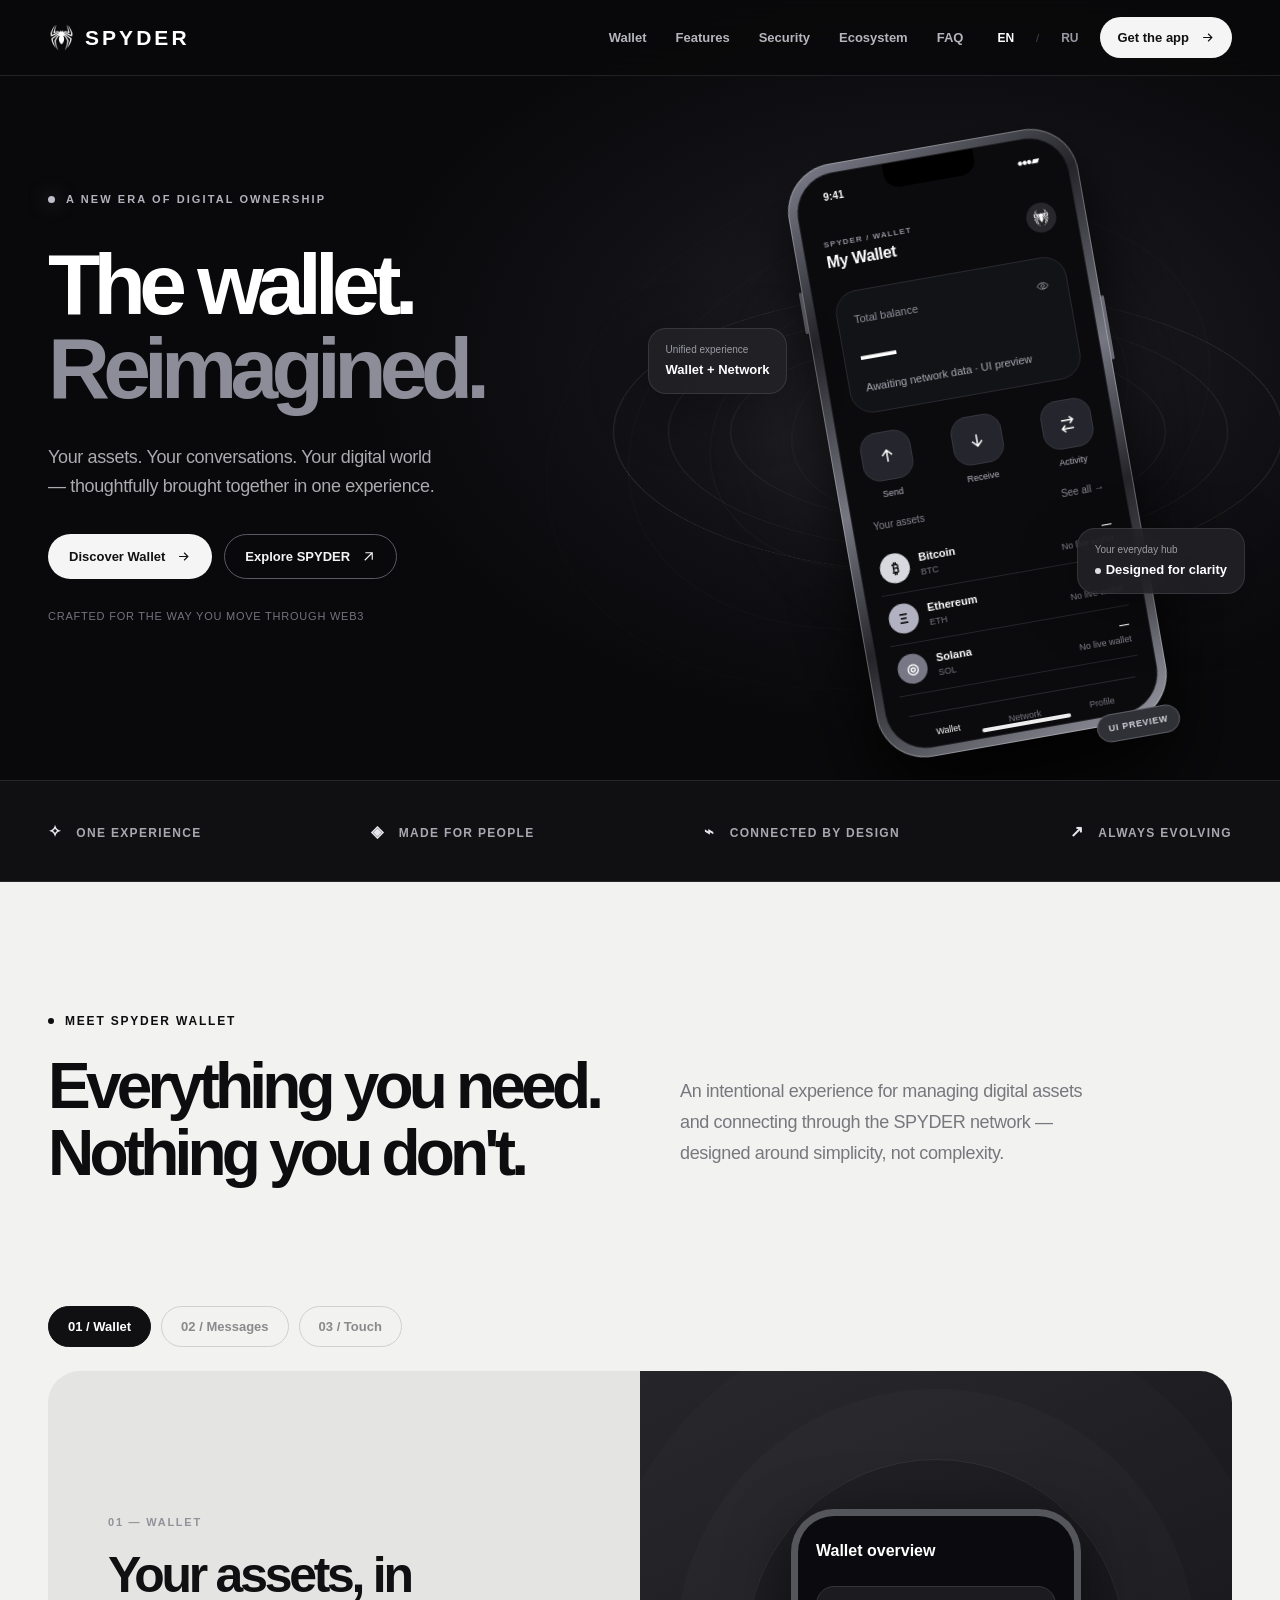
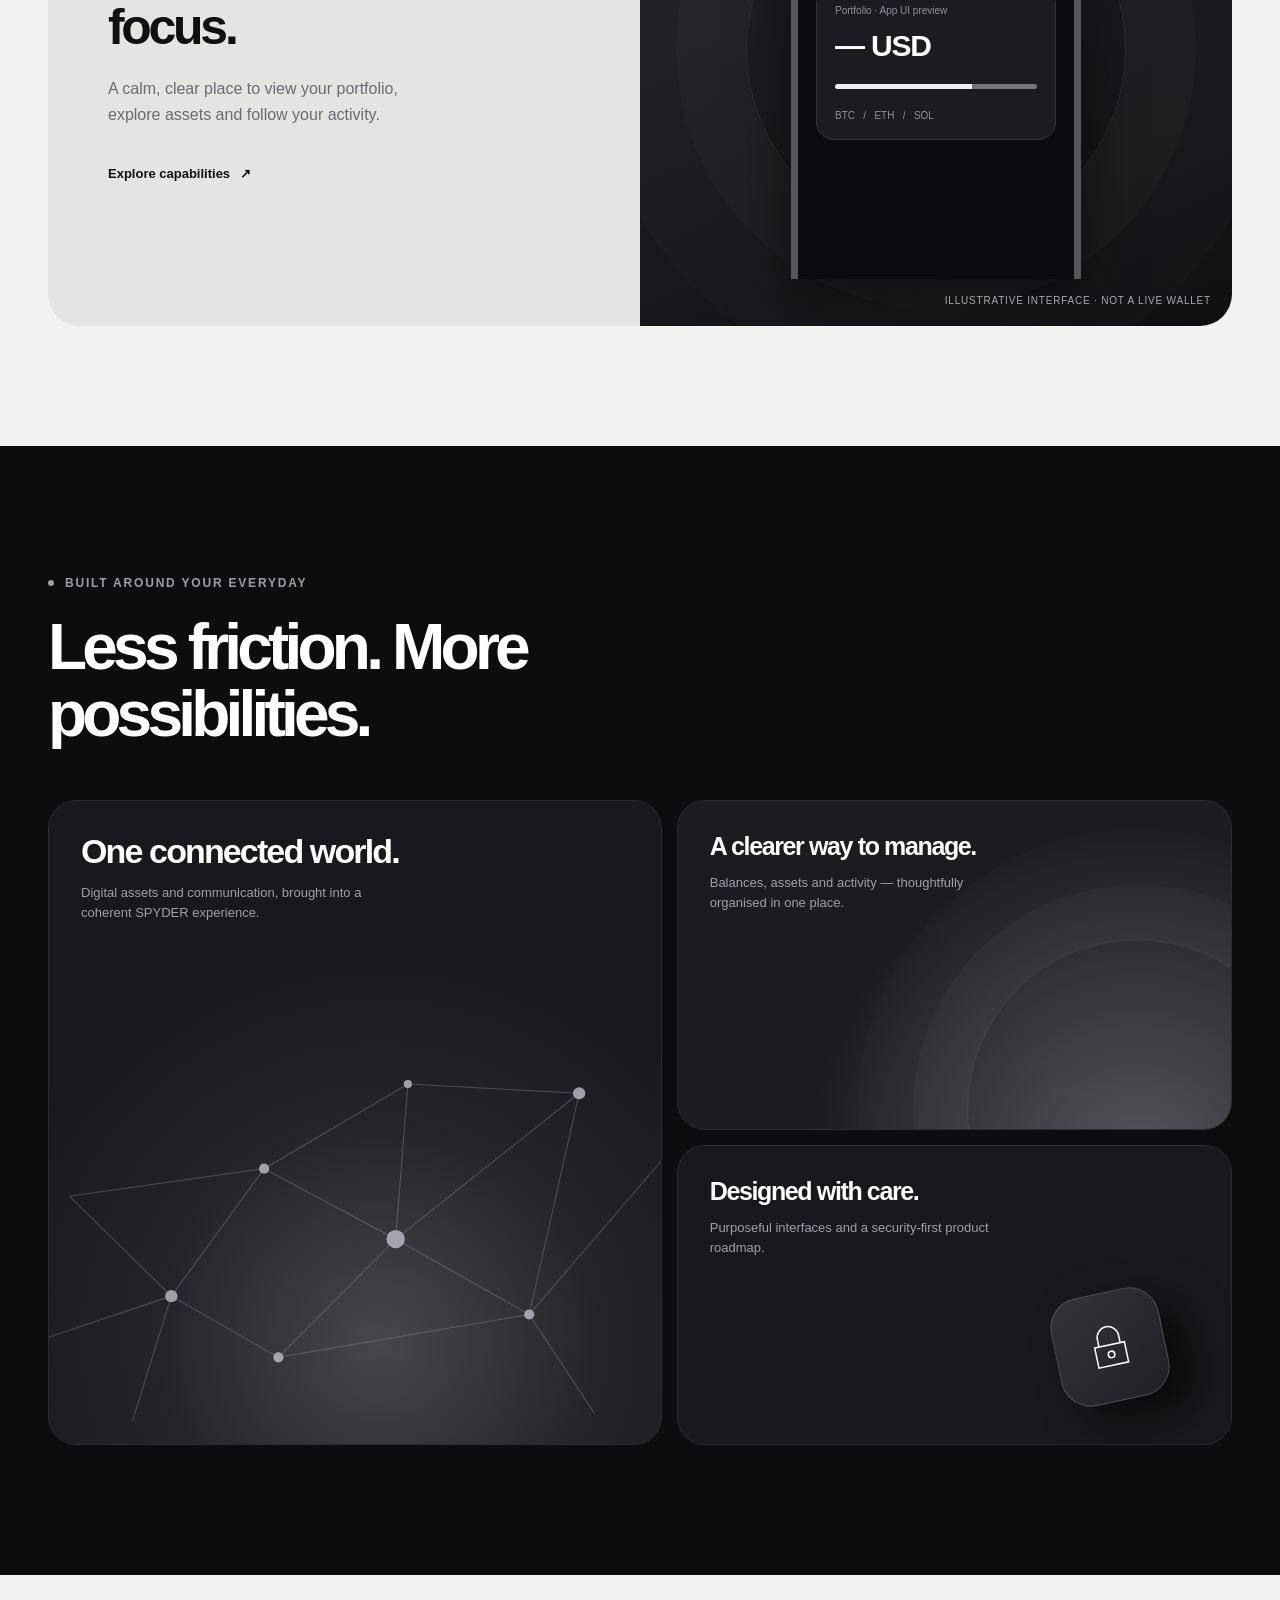
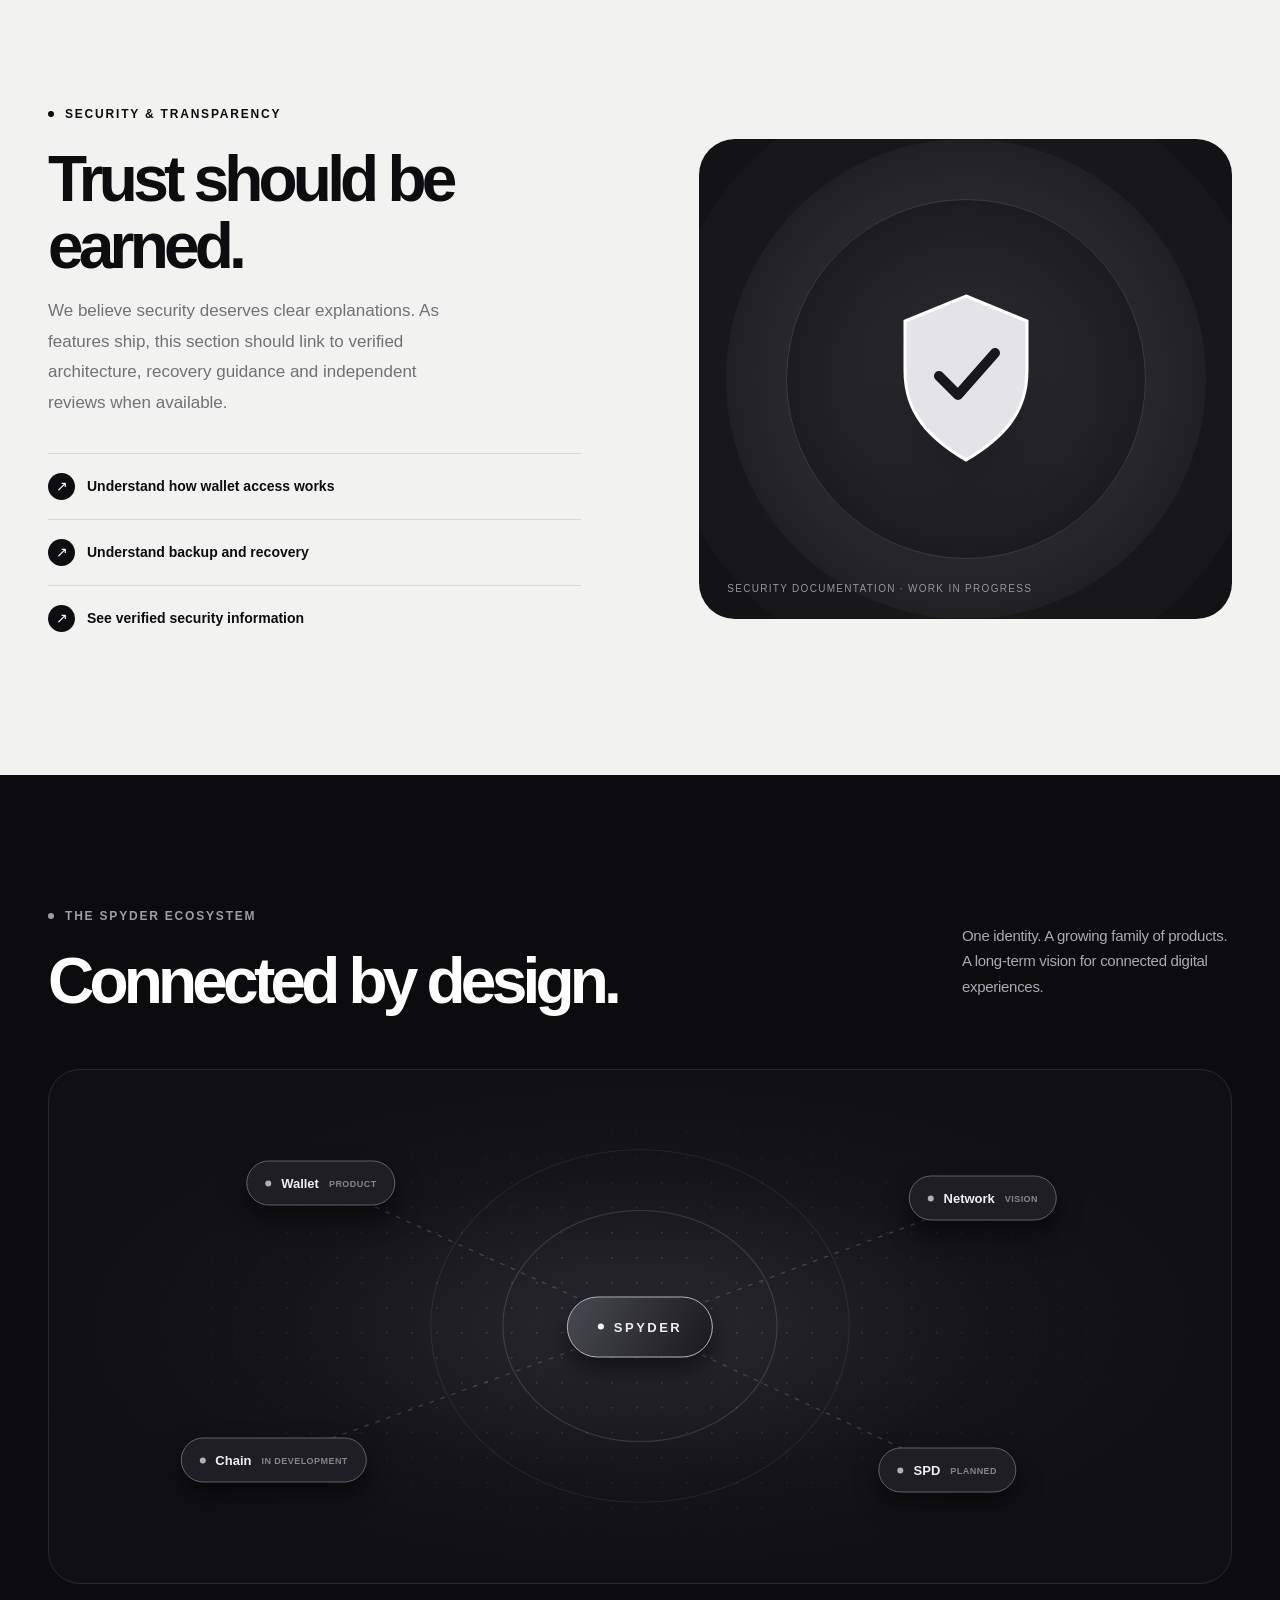
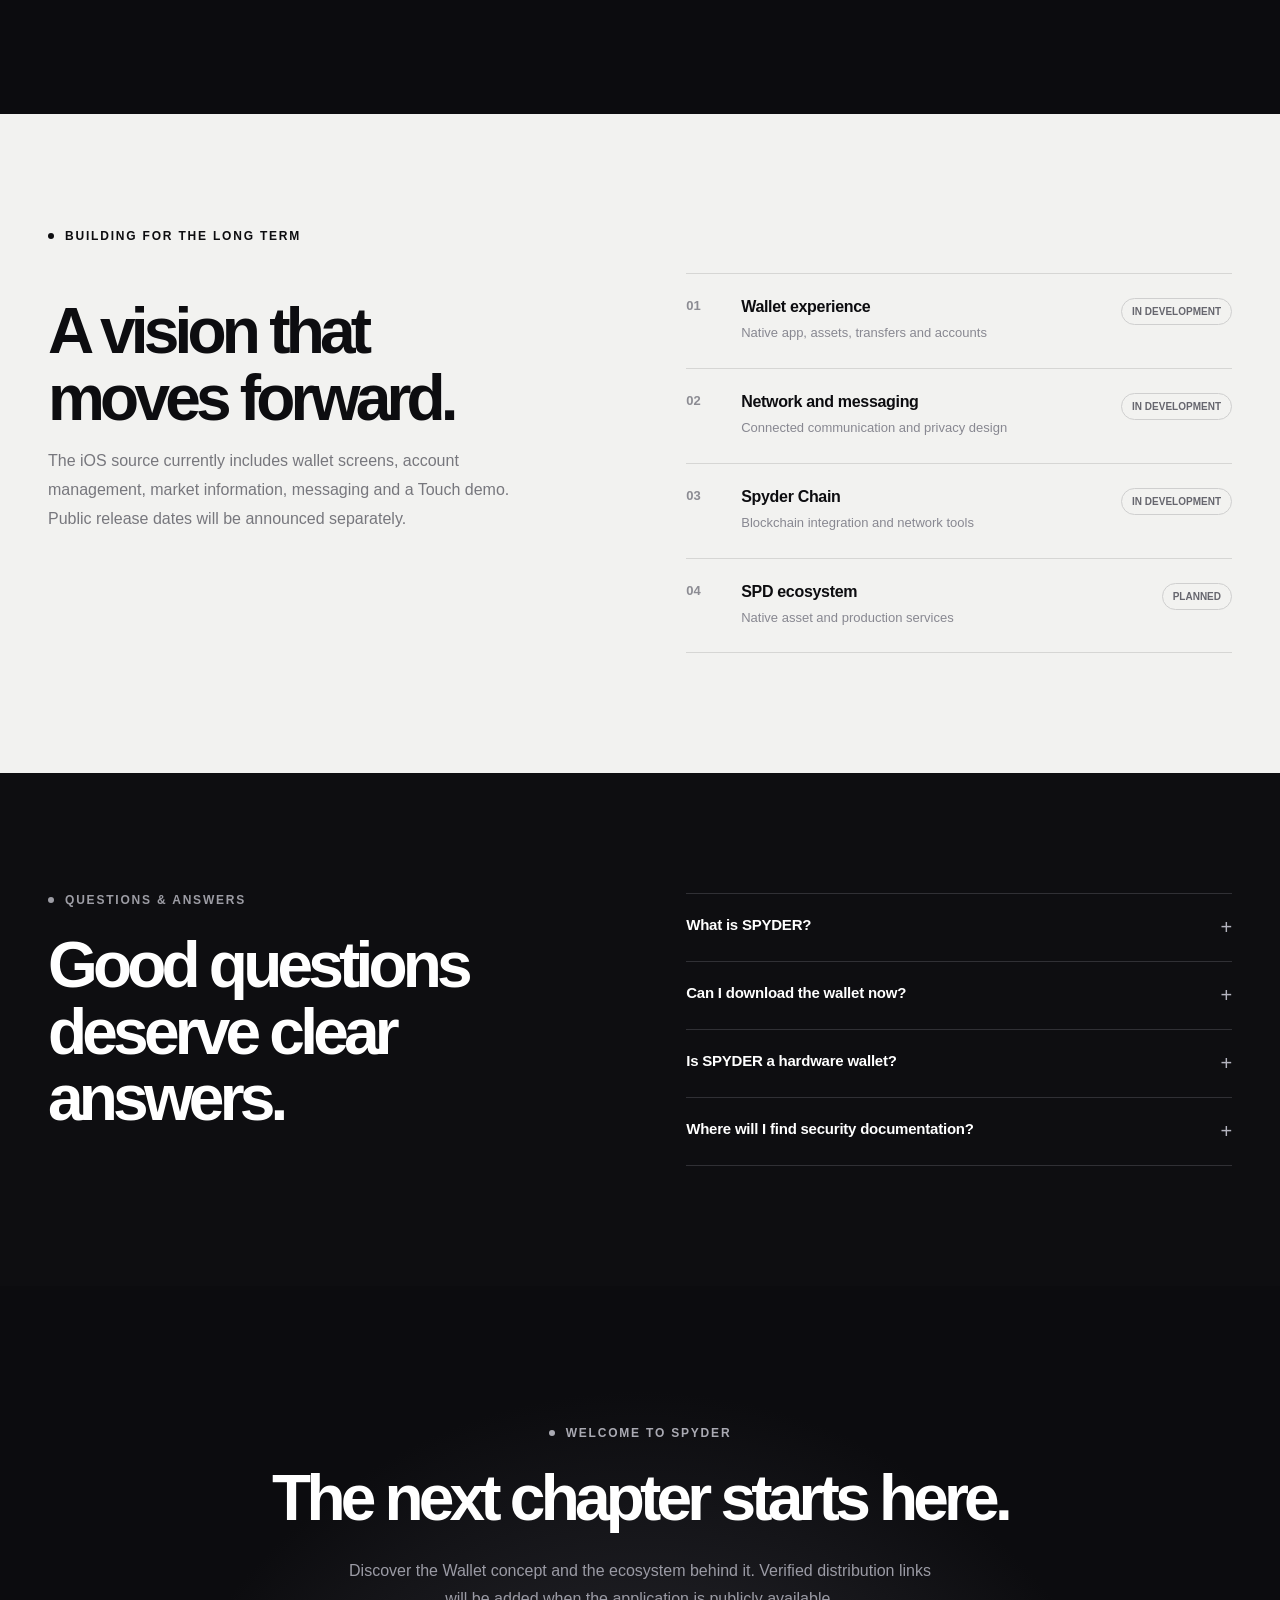
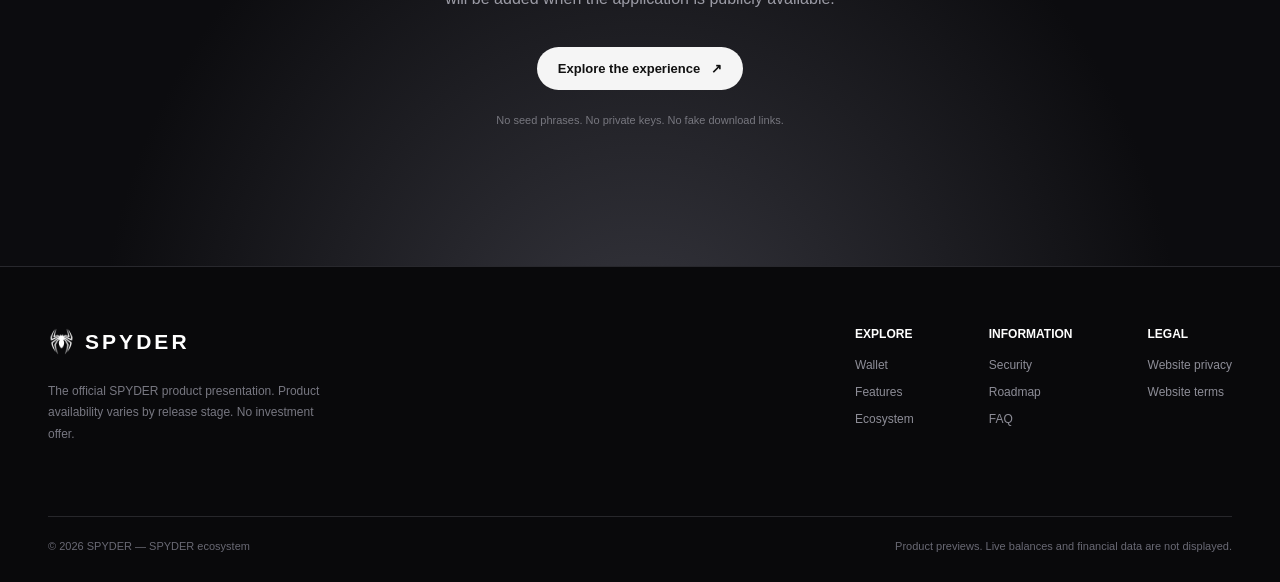
==== site/index.html @ d90b39af "deploy: apply SPYDER website ZIP update" ====
<!DOCTYPE html>

<html lang="en">
<head>
<meta charset="utf-8"/>
<meta content="width=device-width, initial-scale=1, viewport-fit=cover" name="viewport"/>
<meta content="#09090b" name="theme-color"/>
<meta content="Meet SPYDER Wallet — digital assets, transfers, messages and a connected ecosystem. Explore the design and development of SPYDER." name="description"/>
<title>SPYDER — The Wallet, Reimagined</title>

<link href="assets/styles.css" rel="stylesheet"/><link href="assets/favicon-48.png" rel="icon" sizes="48x48" type="image/png"/><link href="assets/favicon-64.png" rel="icon" sizes="64x64" type="image/png"/><link href="assets/apple-touch-icon.png" rel="apple-touch-icon"/><link href="https://spyder.ac/" rel="canonical"/><meta content="website" property="og:type"/><meta content="SPYDER" property="og:site_name"/><meta content="SPYDER — The Wallet, Reimagined" property="og:title"/><meta content="One connected experience for digital assets and communication." property="og:description"/><meta content="https://spyder.ac/assets/og-spyder.png" property="og:image"/><meta content="summary_large_image" name="twitter:card"/><meta content="dark light" name="color-scheme"/></head>
<body>
<header class="site-nav" id="top">
<div class="container nav-inner">
<a aria-label="SPYDER homepage" class="brand" href="#top"><span aria-hidden="true" class="brand-mark"><img alt="" decoding="async" height="30" src="assets/spyder-symbol-white.png" width="27"/></span> SPYDER</a>
<nav aria-label="Primary navigation" class="nav-links">
<a data-en="Wallet" data-ru="Кошелёк" href="#wallet">Wallet</a>
<a data-en="Features" data-ru="Возможности" href="#features">Features</a>
<a data-en="Security" data-ru="Безопасность" href="#security">Security</a>
<a data-en="Ecosystem" data-ru="Экосистема" href="#ecosystem">Ecosystem</a>
<a data-en="FAQ" data-ru="Вопросы" href="#faq">FAQ</a>
</nav>
<div class="nav-actions"><button aria-label="Switch to English" aria-pressed="true" class="lang active" id="en-btn" type="button">EN</button><span class="lang-sep">/</span><button aria-label="Переключить на русский" aria-pressed="false" class="lang" id="ru-btn" type="button">RU</button><a class="pill pill-white desktop-cta" href="#get-app"><span data-en="Get the app" data-ru="Приложение">Get the app</span> <svg fill="none" stroke="currentColor" stroke-width="1.8" viewbox="0 0 24 24"><path d="M5 12h14m-6-6 6 6-6 6"></path></svg></a><button aria-expanded="false" aria-label="Open menu" class="hamburger" id="mobile-toggle" type="button"><svg fill="none" height="25" stroke="currentColor" stroke-width="1.8" viewbox="0 0 24 24" width="25"><path d="M3 7h18M3 17h18"></path></svg></button></div>
</div>
</header>
<nav aria-label="Mobile navigation" class="mobile-menu" id="mobile-menu"><a data-en="Wallet" data-ru="Кошелёк" href="#wallet">Wallet</a><a data-en="Features" data-ru="Возможности" href="#features">Features</a><a data-en="Security" data-ru="Безопасность" href="#security">Security</a><a data-en="Ecosystem" data-ru="Экосистема" href="#ecosystem">Ecosystem</a><a data-en="FAQ" data-ru="Вопросы" href="#faq">FAQ</a><a data-en="Get the app" data-ru="Приложение" href="#get-app">Get the app</a><p class="mobile-desc" data-en="SPYDER product presentation. In-app previews are illustrative; no live balances are shown." data-ru="Сайт проекта SPYDER. Интерфейсы показаны для примера; реальные балансы не отображаются.">SPYDER product presentation. In-app previews are illustrative; no live balances are shown.</p></nav>
<main>
<section aria-labelledby="hero-title" class="hero section">
<div class="container hero-inner">
<div class="hero-copy">
<div class="hero-topline eyebrow"><span></span><span data-en="A NEW ERA OF DIGITAL OWNERSHIP" data-ru="НОВАЯ ЭПОХА ЦИФРОВЫХ АКТИВОВ">A NEW ERA OF DIGITAL OWNERSHIP</span></div>
<h1 id="hero-title"><span data-en="The wallet." data-ru="Кошелёк.">The wallet.</span><span class="secondary-tone" data-en="Reimagined." data-ru="Переосмысленный.">Reimagined.</span></h1>
<p class="hero-lead" data-en="Your assets. Your conversations. Your digital world — thoughtfully brought together in one experience." data-ru="Ваши активы. Ваши сообщения. Ваш цифровой мир — в едином продуманном интерфейсе.">Your assets. Your conversations. Your digital world — thoughtfully brought together in one experience.</p>
<div class="hero-actions"><a class="pill pill-white" href="#wallet"><span data-en="Discover Wallet" data-ru="Открыть Wallet">Discover Wallet</span><svg fill="none" stroke="currentColor" stroke-width="1.8" viewbox="0 0 24 24"><path d="M5 12h14m-6-6 6 6-6 6"></path></svg></a><a class="pill pill-outline" href="#ecosystem"><span data-en="Explore SPYDER" data-ru="Экосистема SPYDER">Explore SPYDER</span><svg fill="none" stroke="currentColor" stroke-width="1.8" viewbox="0 0 24 24"><path d="M6 18 18 6M7 6h11v11"></path></svg></a></div>
<p class="hero-foot" data-en="CRAFTED FOR THE WAY YOU MOVE THROUGH WEB3" data-ru="СОЗДАН ДЛЯ ВАШЕЙ ЖИЗНИ В WEB3">CRAFTED FOR THE WAY YOU MOVE THROUGH WEB3</p>
</div>
<div aria-label="Conceptual mobile wallet visualization" class="hero-art">
<div class="orbit-glow"></div><div class="hero-orbit"></div>
<div class="float-label label-left"><small data-en="Unified experience" data-ru="Единый интерфейс">Unified experience</small><b data-en="Wallet + Network" data-ru="Кошелёк + Сеть">Wallet + Network</b></div>
<div class="float-label label-right"><small data-en="Your everyday hub" data-ru="На каждый день">Your everyday hub</small><b><span class="float-dot"></span><span data-en="Designed for clarity" data-ru="Ничего лишнего">Designed for clarity</span></b></div>
<div class="phone" id="hero-phone"><div class="phone-inner">
<div class="phone-island"></div><div class="phone-status"><span>9:41</span><span>●●● ▰</span></div>
<div class="phone-app-header"><span class="wallet-header-copy"><small>SPYDER / WALLET</small><strong data-en="My Wallet" data-ru="Мой кошелёк">My Wallet</strong></span><span class="mini-avatar"><img alt="" src="assets/spyder-symbol-white.png"/></span></div>
<div class="balance"><div class="balance-label"><span data-en="Total balance" data-ru="Общий баланс">Total balance</span><button aria-label="Hide or reveal wallet balance preview" aria-pressed="false" class="eye-btn" id="balance-toggle" type="button"><svg fill="none" stroke="currentColor" stroke-width="1.7" viewbox="0 0 24 24"><path d="M2 12s3.5-6 10-6 10 6 10 6-3.5 6-10 6-10-6-10-6Z"></path><circle cx="12" cy="12" r="3"></circle></svg></button></div><div class="balance-amount" id="balance-amount">—</div><div class="balance-change"><span data-en="Awaiting network data · UI preview" data-ru="Ожидание данных сети · демонстрация интерфейса">Awaiting network data · UI preview</span></div></div>
<div class="phone-quick-actions"><div class="action"><span><svg fill="none" stroke="currentColor" stroke-width="1.8" viewbox="0 0 24 24"><path d="M12 19V5m-6 6 6-6 6 6"></path></svg></span><span data-en="Send" data-ru="Отправить">Send</span></div><div class="action"><span><svg fill="none" stroke="currentColor" stroke-width="1.8" viewbox="0 0 24 24"><path d="M12 5v14m-6-6 6 6 6-6"></path></svg></span><span data-en="Receive" data-ru="Получить">Receive</span></div><div class="action"><span><svg fill="none" stroke="currentColor" stroke-width="1.8" viewbox="0 0 24 24"><path d="M5 7h14m-4-4 4 4-4 4M19 17H5m4-4-4 4 4 4"></path></svg></span><span data-en="Activity" data-ru="История">Activity</span></div></div>
<div class="asset-heading"><span data-en="Your assets" data-ru="Ваши активы">Your assets</span><span data-en="See all →" data-ru="Все →">See all →</span></div>
<div class="asset-list"><div class="asset-row"><span class="coin-icon coin-btc">₿</span><div class="coin-name">Bitcoin<small>BTC</small></div><div class="coin-number"><span>—</span><small data-en="No live wallet" data-ru="Нет подключения">No live wallet</small></div></div><div class="asset-row"><span class="coin-icon coin-eth">Ξ</span><div class="coin-name">Ethereum<small>ETH</small></div><div class="coin-number"><span>—</span><small data-en="No live wallet" data-ru="Нет подключения">No live wallet</small></div></div><div class="asset-row"><span class="coin-icon coin-sol">◎</span><div class="coin-name">Solana<small>SOL</small></div><div class="coin-number"><span>—</span><small data-en="No live wallet" data-ru="Нет подключения">No live wallet</small></div></div></div>
<div class="phone-bottom"><span class="sel" data-en="Wallet" data-ru="Кошелёк">Wallet</span><span data-en="Network" data-ru="Сеть">Network</span><span data-en="Profile" data-ru="Профиль">Profile</span></div><div class="phone-home"></div>
</div><div class="phone-concept" data-en="UI preview" data-ru="Превью UI">UI preview</div></div>
</div>
</div>
</section>
<div class="rule-bar"><div class="container"><div class="rule-item"><i>✧</i><span data-en="One experience" data-ru="Единый опыт">One experience</span></div><div class="rule-item"><i>◈</i><span data-en="Made for people" data-ru="Для людей">Made for people</span></div><div class="rule-item"><i>⌁</i><span data-en="Connected by design" data-ru="Связано по замыслу">Connected by design</span></div><div class="rule-item"><i>↗</i><span data-en="Always evolving" data-ru="Постоянно развивается">Always evolving</span></div></div></div>
<section class="section section-light intro" id="wallet"><div class="container intro-grid"><div class="reveal"><div class="kicker" data-en="MEET SPYDER WALLET" data-ru="ЗНАКОМЬТЕСЬ: SPYDER WALLET">MEET SPYDER WALLET</div><h2 class="section-h2" data-en="Everything you need. Nothing you don't." data-ru="Всё необходимое. Ничего лишнего.">Everything you need. Nothing you don't.</h2></div><p class="section-description reveal" data-en="An intentional experience for managing digital assets and connecting through the SPYDER network — designed around simplicity, not complexity." data-ru="Продуманный интерфейс для цифровых активов и общения через сеть SPYDER. Простота вместо сложности.">An intentional experience for managing digital assets and connecting through the SPYDER network — designed around simplicity, not complexity.</p></div></section>
<section class="section feature-demo"><div class="container"><div aria-label="Wallet feature preview" class="feature-tabs" role="tablist"><button aria-selected="true" class="feature-tab active" data-en="01 / Wallet" data-ru="01 / Кошелёк" data-tab="wallet" role="tab" type="button">01 / Wallet</button><button aria-selected="false" class="feature-tab" data-en="02 / Messages" data-ru="02 / Сообщения" data-tab="messages" role="tab" type="button">02 / Messages</button><button aria-selected="false" class="feature-tab" data-en="03 / Touch" data-ru="03 / Touch" data-tab="touch" role="tab" type="button">03 / Touch</button></div><div class="demo-shell"><div class="demo-copy"><div class="feature-count" id="demo-number">01 — WALLET</div><h3 class="demo-title" id="demo-title">Your assets, in focus.</h3><p class="demo-desc" id="demo-desc">A calm, clear place to view your portfolio, explore assets and follow your activity.</p><a class="demo-link" href="#features"><span data-en="Explore capabilities" data-ru="Все возможности">Explore capabilities</span> <span>↗</span></a></div><div class="demo-visual"><div class="demo-device"><div class="device-head" id="device-head">Wallet overview</div><div class="demo-screen active" data-screen="wallet"><div class="device-card"><div class="device-muted">Portfolio · App UI preview</div><div class="device-balance">— USD</div><div class="device-bar"></div><div class="device-muted">BTC   /   ETH   /   SOL</div></div></div><div class="demo-screen" data-screen="messages"><div class="device-muted">Encrypted messaging · Design concept</div><div class="device-chat left">The future is connected.</div><div class="device-chat">And it should feel effortless.</div><div class="device-chat left">Welcome to SPYDER.</div></div><div class="demo-screen" data-screen="touch"><div class="device-card"><div class="device-muted">SPYDER Touch · Interaction concept</div><div class="device-touch"><div class="touch-rings"><svg fill="none" stroke="white" stroke-width="1.5" viewbox="0 0 42 42"><path d="M21 8v26M8 21h26M12 12l18 18M30 12 12 30"></path><circle cx="21" cy="21" fill="#ddd" r="6" stroke="none"></circle></svg></div></div></div></div></div><div class="demo-footnote" data-en="ILLUSTRATIVE INTERFACE · NOT A LIVE WALLET" data-ru="ПРИМЕР ИНТЕРФЕЙСА · НЕ РЕАЛЬНЫЙ КОШЕЛЁК">ILLUSTRATIVE INTERFACE · NOT A LIVE WALLET</div></div></div></div></section>
<section class="section features dark" id="features"><div class="container"><div class="kicker muted reveal" data-en="BUILT AROUND YOUR EVERYDAY" data-ru="СОЗДАН ДЛЯ КАЖДОГО ДНЯ">BUILT AROUND YOUR EVERYDAY</div><h2 class="section-h2 features-title reveal" data-en="Less friction. More possibilities." data-ru="Меньше сложностей. Больше возможностей.">Less friction. More possibilities.</h2><div class="bento"><article class="bento-card main reveal"><h3 data-en="One connected world." data-ru="Один связанный мир.">One connected world.</h3><p data-en="Digital assets and communication, brought into a coherent SPYDER experience." data-ru="Цифровые активы и общение — в единой экосистеме SPYDER.">Digital assets and communication, brought into a coherent SPYDER experience.</p><div class="bento-network"><svg aria-hidden="true" viewbox="0 0 600 400"><g fill="none" stroke="#b8b8c2" stroke-opacity=".38" stroke-width="1"><path d="M0 300 120 260 225 320 340 204 471 278 600 128M20 162 120 260 211 135 340 204 520 61M120 260 82 382M225 320 471 278 535 375M211 135 352 52 520 61 471 278M340 204 352 52M20 162 211 135"></path></g><g fill="#c4c4ce"><circle cx="120" cy="260" r="6"></circle><circle cx="225" cy="320" r="5"></circle><circle cx="340" cy="204" r="9"></circle><circle cx="471" cy="278" r="5"></circle><circle cx="211" cy="135" r="5"></circle><circle cx="520" cy="61" r="6"></circle><circle cx="352" cy="52" r="4"></circle></g></svg></div></article><article class="bento-card small reveal"><h3 data-en="A clearer way to manage." data-ru="Понятное управление.">A clearer way to manage.</h3><p data-en="Balances, assets and activity — thoughtfully organised in one place." data-ru="Баланс, активы и история — всё организовано в одном месте.">Balances, assets and activity — thoughtfully organised in one place.</p><div class="bento-circle"></div></article><article class="bento-card reveal"><h3 data-en="Designed with care." data-ru="Продуман до деталей.">Designed with care.</h3><p data-en="Purposeful interfaces and a security-first product roadmap." data-ru="Продуманный интерфейс и безопасность как приоритет развития.">Purposeful interfaces and a security-first product roadmap.</p><div class="bento-lock"><svg fill="none" stroke="currentColor" stroke-width="1.4" viewbox="0 0 48 48"><path d="M14 22v-7a10 10 0 0 1 20 0v7M10 22h28v19H10z"></path><circle cx="24" cy="31" r="3"></circle></svg></div></article></div></div></section>
<section class="section section-light security" id="security"><div class="container security-grid"><div class="security-copy reveal"><div class="kicker" data-en="SECURITY &amp; TRANSPARENCY" data-ru="БЕЗОПАСНОСТЬ И ПРОЗРАЧНОСТЬ">SECURITY &amp; TRANSPARENCY</div><h2 class="section-h2" data-en="Trust should be earned." data-ru="Доверие нужно заслужить.">Trust should be earned.</h2><p data-en="We believe security deserves clear explanations. As features ship, this section should link to verified architecture, recovery guidance and independent reviews when available." data-ru="О безопасности нужно рассказывать понятно. По мере выпуска функций здесь появятся подтверждённая архитектура, инструкции по восстановлению и независимые проверки — когда они будут доступны.">We believe security deserves clear explanations. As features ship, this section should link to verified architecture, recovery guidance and independent reviews when available.</p><ul class="security-points"><li data-en="Understand how wallet access works" data-ru="Как работает доступ к кошельку">Understand how wallet access works</li><li data-en="Understand backup and recovery" data-ru="Резервное копирование и восстановление">Understand backup and recovery</li><li data-en="See verified security information" data-ru="Проверенная информация о безопасности">See verified security information</li></ul></div><div class="security-art reveal"><div class="ring"></div><svg aria-label="Stylized shield illustration" class="shield" fill="none" viewbox="0 0 150 180"><path d="M75 7 136 32v50c0 42-24 67-61 89C38 149 14 124 14 82V32L75 7Z" fill="#e4e4e8" stroke="#fff" stroke-width="3"></path><path d="m48 87 19 19 37-42" stroke="#17171c" stroke-linecap="round" stroke-linejoin="round" stroke-width="10"></path></svg><div class="security-caption" data-en="SECURITY DOCUMENTATION · WORK IN PROGRESS" data-ru="ДОКУМЕНТАЦИЯ ПО БЕЗОПАСНОСТИ · В РАБОТЕ">SECURITY DOCUMENTATION · WORK IN PROGRESS</div></div></div></section>
<section class="section ecosystem dark" id="ecosystem"><div class="container"><div class="ecosystem-heading"><div class="reveal"><div class="kicker muted" data-en="THE SPYDER ECOSYSTEM" data-ru="ЭКОСИСТЕМА SPYDER">THE SPYDER ECOSYSTEM</div><h2 class="section-h2" data-en="Connected by design." data-ru="Связаны одной идеей.">Connected by design.</h2></div><p class="section-description reveal" data-en="One identity. A growing family of products. A long-term vision for connected digital experiences." data-ru="Один бренд. Несколько продуктов. Долгосрочная концепция единой цифровой среды.">One identity. A growing family of products. A long-term vision for connected digital experiences.</p></div><div class="network-map reveal"><svg aria-hidden="true" class="network-svg" preserveaspectratio="none" viewbox="0 0 1000 515"><line x1="500" x2="230" y1="257" y2="113"></line><line x1="500" x2="790" y1="257" y2="129"></line><line x1="500" x2="190" y1="257" y2="391"></line><line x1="500" x2="760" y1="257" y2="401"></line><circle cx="500" cy="257" fill="none" r="116" stroke="#ffffff23"></circle><circle cx="500" cy="257" fill="none" r="177" stroke="#ffffff12"></circle></svg><div class="network-node center nn-center">SPYDER</div><div class="network-node nn-wallet">Wallet <small data-en="PRODUCT" data-ru="ПРОДУКТ">PRODUCT</small></div><div class="network-node nn-chat">Network <small data-en="VISION" data-ru="КОНЦЕПТ">VISION</small></div><div class="network-node nn-chain">Chain <small data-en="IN DEVELOPMENT" data-ru="В РАЗРАБОТКЕ">IN DEVELOPMENT</small></div><div class="network-node nn-spd">SPD <small data-en="PLANNED" data-ru="ПЛАНИРУЕТСЯ">PLANNED</small></div></div></div></section>
<section class="section section-light roadmap" id="roadmap"><div class="container"><div class="kicker reveal" data-en="BUILDING FOR THE LONG TERM" data-ru="РАЗВИТИЕ НА ДОЛГУЮ ПЕРСПЕКТИВУ">BUILDING FOR THE LONG TERM</div><div class="roadmap-row"><div class="reveal"><h2 class="section-h2" data-en="A vision that moves forward." data-ru="Развиваемся шаг за шагом.">A vision that moves forward.</h2><p class="roadmap-copy" data-en="The iOS source currently includes wallet screens, account management, market information, messaging and a Touch demo. Public release dates will be announced separately." data-ru="В исходниках iOS уже есть кошелёк, аккаунты, рыночная информация, сообщения и демонстрация Touch. Даты публичного запуска будут объявлены отдельно.">The iOS source currently includes wallet screens, account management, market information, messaging and a Touch demo. Public release dates will be announced separately.</p></div><div class="steps reveal"><div class="step"><span class="step-no">01</span><div class="step-main"><b data-en="Wallet experience" data-ru="Интерфейс кошелька">Wallet experience</b><span data-en="Native app, assets, transfers and accounts" data-ru="Нативное приложение, активы, переводы и аккаунты">Native app, assets, transfers and accounts</span></div><span class="step-tag" data-en="IN DEVELOPMENT" data-ru="В РАЗРАБОТКЕ">IN DEVELOPMENT</span></div><div class="step"><span class="step-no">02</span><div class="step-main"><b data-en="Network and messaging" data-ru="Сеть и сообщения">Network and messaging</b><span data-en="Connected communication and privacy design" data-ru="Связанное общение и архитектура приватности">Connected communication and privacy design</span></div><span class="step-tag" data-en="IN DEVELOPMENT" data-ru="В РАЗРАБОТКЕ">IN DEVELOPMENT</span></div><div class="step"><span class="step-no">03</span><div class="step-main"><b data-en="Spyder Chain" data-ru="Spyder Chain">Spyder Chain</b><span data-en="Blockchain integration and network tools" data-ru="Интеграция блокчейна и сетевые инструменты">Blockchain integration and network tools</span></div><span class="step-tag" data-en="IN DEVELOPMENT" data-ru="В РАЗРАБОТКЕ">IN DEVELOPMENT</span></div><div class="step"><span class="step-no">04</span><div class="step-main"><b data-en="SPD ecosystem" data-ru="Экосистема SPD">SPD ecosystem</b><span data-en="Native asset and production services" data-ru="Нативный актив и рабочие сервисы">Native asset and production services</span></div><span class="step-tag" data-en="PLANNED" data-ru="ПЛАН">PLANNED</span></div></div></div></div></section>
<section class="section faq dark" id="faq"><div class="container faq-grid"><div class="reveal"><div class="kicker muted" data-en="QUESTIONS &amp; ANSWERS" data-ru="ВОПРОСЫ И ОТВЕТЫ">QUESTIONS &amp; ANSWERS</div><h2 class="section-h2" data-en="Good questions deserve clear answers." data-ru="На важные вопросы — понятные ответы.">Good questions deserve clear answers.</h2></div><div class="reveal"><details><summary data-en="What is SPYDER?" data-ru="Что такое SPYDER?">What is SPYDER?</summary><p data-en="SPYDER is an evolving digital product ecosystem centered on Spyder Wallet, with related communication and blockchain initiatives." data-ru="SPYDER — развивающаяся экосистема цифровых продуктов, в центре которой Spyder Wallet, а также проекты в сфере коммуникаций и блокчейна.">SPYDER is an evolving digital product ecosystem centered on Spyder Wallet, with related communication and blockchain initiatives.</p></details><details><summary data-en="Can I download the wallet now?" data-ru="Можно ли уже скачать Wallet?">Can I download the wallet now?</summary><p data-en="Verified App Store, TestFlight and Android links will appear here when public availability is confirmed. This preview does not imply a public release." data-ru="Подтверждённые ссылки App Store, TestFlight и Android появятся после проверки доступности. Этот прототип не означает публичный релиз.">Verified App Store, TestFlight and Android links will appear here when public availability is confirmed. This preview does not imply a public release.</p></details><details><summary data-en="Is SPYDER a hardware wallet?" data-ru="SPYDER — аппаратный кошелёк?">Is SPYDER a hardware wallet?</summary><p data-en="Spyder Wallet is a mobile software wallet. No SPYDER hardware device has been announced." data-ru="Spyder Wallet — программный мобильный кошелёк. Аппаратное устройство SPYDER пока не анонсировано.">Spyder Wallet is a mobile software wallet. No SPYDER hardware device has been announced.</p></details><details><summary data-en="Where will I find security documentation?" data-ru="Где будет документация по безопасности?">Where will I find security documentation?</summary><p data-en="The published Security section will link to verified technical details, access and recovery guides, and available third-party findings." data-ru="Опубликованный раздел Security будет содержать проверенные технические сведения, инструкции по доступу и восстановлению и результаты внешних проверок, если они есть.">The published Security section will link to verified technical details, access and recovery guides, and available third-party findings.</p></details></div></div></section>
<section class="section final-cta" id="get-app"><div class="container reveal"><div class="kicker" data-en="WELCOME TO SPYDER" data-ru="ДОБРО ПОЖАЛОВАТЬ В SPYDER" style="justify-content:center;color:#aaaab3">WELCOME TO SPYDER</div><h2 class="section-h2" data-en="The next chapter starts here." data-ru="Всё только начинается.">The next chapter starts here.</h2><p data-en="Discover the Wallet concept and the ecosystem behind it. Verified distribution links will be added when the application is publicly available." data-ru="Познакомьтесь с концепцией Wallet и всей экосистемой. Проверенные ссылки на установку появятся, когда приложение станет публично доступно.">Discover the Wallet concept and the ecosystem behind it. Verified distribution links will be added when the application is publicly available.</p><a class="pill pill-white" href="#wallet"><span data-en="Explore the experience" data-ru="Изучить возможности">Explore the experience</span> ↗</a><span class="small-note" data-en="No seed phrases. No private keys. No fake download links." data-ru="Никаких seed-фраз, приватных ключей или несуществующих ссылок.">No seed phrases. No private keys. No fake download links.</span></div></section>
</main>
<footer><div class="container"><div class="footer-top"><div><a class="brand" href="#top"><span aria-hidden="true" class="brand-mark"><img alt="" decoding="async" height="30" src="assets/spyder-symbol-white.png" width="27"/></span> SPYDER</a><p class="footer-sub" data-en="The official SPYDER product presentation. Product availability varies by release stage. No investment offer." data-ru="Официальная презентация SPYDER. Доступность функций зависит от этапа разработки. Не является инвестиционным предложением.">The official SPYDER product presentation. Product availability varies by release stage. No investment offer.</p></div><div class="footer-links"><div><b data-en="EXPLORE" data-ru="РАЗДЕЛЫ">EXPLORE</b><a href="#wallet">Wallet</a><a data-en="Features" data-ru="Возможности" href="#features">Features</a><a href="#ecosystem">Ecosystem</a></div><div><b data-en="INFORMATION" data-ru="ИНФОРМАЦИЯ">INFORMATION</b><a href="#security">Security</a><a href="#roadmap">Roadmap</a><a href="#faq">FAQ</a></div><div><b data-en="LEGAL" data-ru="ДОКУМЕНТЫ">LEGAL</b><a data-en="Website privacy" data-ru="Конфиденциальность" href="/privacy.html">Website privacy</a><a data-en="Website terms" data-ru="Условия сайта" href="/terms.html">Website terms</a></div></div></div><div class="footer-bottom"><span>© <span id="year"></span> SPYDER — <span data-en="SPYDER ecosystem" data-ru="Экосистема SPYDER">SPYDER ecosystem</span></span><span data-en="Product previews. Live balances and financial data are not displayed." data-ru="Превью продукта. Реальные балансы и финансовые данные не отображаются.">Product previews. Live balances and financial data are not displayed.</span></div></div></footer>


<script defer="" src="assets/app.js"></script></body>
</html>
---- site/assets/styles.css ----
:root { --ink:#09090b;--black:#080809;--soft-black:#141417;--soft:#1c1c20;--line:#28282c;--muted:#a3a3ad;--paper:#f2f2f0;--paper-line:#dededb;--accent:#d1d2db;--max:1264px; --ease:cubic-bezier(.2,.78,.2,1); }
*,*::before,*::after{box-sizing:border-box}
html{scroll-behavior:smooth;scroll-padding-top:90px}
body{margin:0;background:var(--black);color:white;font-family:-apple-system,BlinkMacSystemFont,"SF Pro Display",Inter,"Helvetica Neue",Arial,sans-serif;-webkit-font-smoothing:antialiased;overflow-x:hidden}
body.menu-open{overflow:hidden}
a{color:inherit;text-decoration:none}button{font:inherit;cursor:pointer}button:focus-visible,a:focus-visible,summary:focus-visible{outline:2px solid #a6a9ff;outline-offset:4px}button:disabled{cursor:not-allowed}
svg{display:block} .container{width:min(calc(100% - 96px),var(--max));margin-inline:auto} .eyebrow{font-size:11px;letter-spacing:.19em;font-weight:750;text-transform:uppercase} .muted{color:#9d9da5} .kicker{display:flex;align-items:center;gap:11px;font-size:12px;font-weight:700;letter-spacing:.15em;text-transform:uppercase} .kicker:before{content:"";height:6px;width:6px;background:currentColor;border-radius:50%} .section{position:relative;overflow:hidden}
.site-nav{position:fixed;inset:0 0 auto;z-index:100;height:76px;border-bottom:1px solid rgba(255,255,255,.1);background:rgba(9,9,11,.79);backdrop-filter:blur(20px);-webkit-backdrop-filter:blur(20px)}
.nav-inner{height:100%;display:flex;align-items:center;justify-content:space-between;gap:30px}
.brand{display:inline-flex;align-items:center;gap:10px;letter-spacing:.145em;font-size:21px;font-weight:800;line-height:1;white-space:nowrap}.brand-mark{height:25px;width:25px;flex-shrink:0;position:relative}.brand-mark svg{width:100%;height:100%}
.brand-note{color:#7c7c86;font-size:9px;letter-spacing:.15em;display:block;margin-top:4px;font-weight:600}
.nav-links{display:flex;align-items:center;gap:29px;margin-left:auto}.nav-links>a{font-size:13px;font-weight:550;color:#b5b5bd;transition:color .2s}.nav-links>a:hover{color:white}
.nav-actions{display:flex;align-items:center;gap:18px}.lang{border:none;background:none;color:#9999a4;font-size:12px;font-weight:750;padding:9px 4px}.lang.active{color:white}.lang-sep{color:#47474f;font-size:11px}
.pill{display:inline-flex;align-items:center;justify-content:center;gap:11px;border-radius:100px;border:1px solid transparent;padding:14px 20px;font-size:13px;font-weight:720;line-height:1;transition:transform .25s var(--ease),background .2s,border .2s}.pill:hover{transform:translateY(-2px)}.pill-white{background:#f5f5f5;color:#111}.pill-dark{color:#141414;background:#111;color:#fff}.pill-outline{border-color:#5a5a62;background:transparent;color:#f4f4f6}.pill svg{width:15px;height:15px}.desktop-cta{padding:12px 16px}
.hamburger{display:none;background:none;border:0;padding:10px;color:white}
.mobile-menu{display:none}
.hero{min-height:780px;padding-top:76px;position:relative;background:radial-gradient(ellipse 58% 62% at 73% 46%,#27272e 0%,#131318 38%,#09090b 78%);overflow:hidden}.hero::before{content:"";position:absolute;inset:8% -12% 0 30%;background:repeating-radial-gradient(ellipse at 51% 50%,transparent 0 45px,rgba(255,255,255,.037) 46px 47px,transparent 48px 84px);transform:rotate(-18deg);mask-image:radial-gradient(ellipse,black 4%,transparent 70%);pointer-events:none}
.hero-inner{position:relative;display:grid;grid-template-columns:1.03fr .97fr;align-items:center;min-height:700px;gap:12px}.hero-copy{z-index:3;align-self:center;padding:72px 0 98px}.hero-topline{color:#b2b2bd;margin:0 0 38px;display:flex;align-items:center;gap:11px}.hero-topline span:first-child{width:7px;height:7px;border-radius:50%;background:#bfc0cc;box-shadow:0 0 19px #d2d2e680}
h1{font-size:clamp(64px,6.7vw,111px);line-height:.97;letter-spacing:-.079em;font-weight:680;max-width:750px;margin:0 0 33px}h1 .secondary-tone{color:#8d8d99;display:block}.hero-lead{font-size:18px;line-height:1.63;max-width:390px;color:#ababaf;letter-spacing:-.02em;margin:0 0 32px}.hero-actions{display:flex;align-items:center;gap:12px;flex-wrap:wrap}.hero-foot{font-size:11px;color:#73737f;letter-spacing:.07em;margin-top:31px}.hero-art{position:relative;align-self:stretch;display:flex;align-items:center;justify-content:center;min-width:0}.hero-orbit{position:absolute;border:1px solid rgba(255,255,255,.12);border-radius:50%;width:670px;height:670px;top:3%;left:50%;transform:translateX(-50%) rotateX(65deg) rotateZ(-17deg)}.hero-orbit::before,.hero-orbit::after{content:"";position:absolute;inset:54px;border:1px solid rgba(255,255,255,.085);border-radius:50%}.hero-orbit::after{inset:116px}.orbit-glow{position:absolute;width:450px;height:450px;border-radius:100%;background:radial-gradient(circle,#b4b4c62d,transparent 67%);filter:blur(30px)}
.float-label{position:absolute;border:1px solid rgba(255,255,255,.1);background:rgba(35,35,40,.81);backdrop-filter:blur(18px);border-radius:18px;padding:15px 17px;z-index:5;box-shadow:0 15px 60px #0005}.float-label small{display:block;color:#9c9ca5;font-size:10px;margin-bottom:5px}.float-label b{font-size:13px;font-weight:630}.label-left{left:-16px;top:36%}.label-right{right:-13px;bottom:26%}.float-dot{display:inline-block;width:6px;height:6px;border-radius:50%;background:#dedfe4;margin-right:5px}
.phone{position:relative;z-index:3;width:294px;height:602px;padding:9px;border-radius:49px;background:linear-gradient(155deg,#777784 2%,#242429 24%,#777782 48%,#242429 67%,#8e8e99 98%);box-shadow:0 28px 42px #0007,0 70px 110px #000b,inset 0 0 0 1px #ffffff45;transform:rotate(-10deg) translate(26px,22px);transition:transform .8s var(--ease)}.phone:hover{transform:rotate(-6deg) translate(26px,8px)}.phone::before{content:"";position:absolute;left:-3px;top:122px;width:3px;height:42px;background:#54545d;border-radius:2px}.phone::after{content:"";position:absolute;right:-3px;top:177px;width:3px;height:65px;background:#6a6a76;border-radius:2px}.phone-inner{height:100%;width:100%;border:1px solid #232328;background:#0b0b0e;border-radius:41px;padding:0 20px;overflow:hidden;position:relative}.phone-island{width:92px;height:25px;position:absolute;background:#000;border-radius:0 0 15px 15px;top:0;left:50%;transform:translateX(-50%);z-index:5}.phone-status{display:flex;justify-content:space-between;align-items:center;font-size:10px;font-weight:700;padding:17px 8px 37px;letter-spacing:.02em}.phone-status span:last-child{letter-spacing:-.15em}.phone-app-header{display:flex;justify-content:space-between;align-items:center;font-weight:780;font-size:16px;letter-spacing:.13em}.mini-avatar{display:grid;place-items:center;border-radius:50%;background:#25252b;color:#fff;width:30px;height:30px;font-size:14px;letter-spacing:0}.balance{margin-top:34px}.balance-label{display:flex;align-items:center;gap:8px;color:#90909b;font-size:11px}.eye-btn{border:0;background:none;color:#9a9aa5;padding:2px}.eye-btn svg{width:13px;height:13px}.balance-amount{font-size:37px;font-weight:640;letter-spacing:-.065em;margin-top:8px}.balance-change{font-size:11px;color:#aaaab4;margin-top:4px}.balance-change b{color:#c4e1c9}.phone-quick-actions{display:flex;justify-content:space-between;margin-top:29px}.action{display:flex;flex-direction:column;align-items:center;gap:8px;color:#b4b4c0;font-size:9px}.action span:first-child{background:#25252d;border:1px solid #36363f;border-radius:17px;width:51px;height:49px;display:grid;place-items:center;color:#fff}.action svg{width:20px;height:20px}.asset-heading{display:flex;justify-content:space-between;margin-top:33px;align-items:center;font-size:12px;font-weight:710}.asset-heading span{color:#888893;font-size:10px;font-weight:500}.asset-list{margin-top:14px}.asset-row{display:flex;align-items:center;gap:10px;margin:0 -4px;padding:12px 3px;border-bottom:1px solid #242429}.coin-icon{height:30px;width:30px;border-radius:50%;display:grid;place-items:center;font-size:14px;font-weight:700;color:#0b0b0c}.coin-btc{background:#d8d9df}.coin-eth{background:#b1b1c1}.coin-sol{background:#777785;color:#fff}.coin-name{flex:1;font-size:11px;font-weight:660}.coin-name small{display:block;color:#777782;font-size:9px;font-weight:430;margin-top:4px}.coin-number{text-align:right;font-size:11px;font-weight:650}.coin-number small{display:block;color:#878791;font-weight:450;margin-top:4px;font-size:9px}.phone-bottom{position:absolute;bottom:9px;left:22px;right:22px;display:flex;justify-content:space-around;border-top:1px solid #28282f;padding-top:14px;color:#777781;font-size:9px}.phone-bottom .sel{color:#fff}.phone-home{width:90px;height:4px;background:#eee;position:absolute;bottom:5px;left:50%;transform:translateX(-50%);border-radius:8px}.phone-concept{position:absolute;z-index:8;right:0;bottom:0;transform:translate(5px,22px);background:#303037;border:1px solid #5b5b63;border-radius:100px;padding:8px 11px;font-size:9px;letter-spacing:.08em;color:#d2d2db;font-weight:650;text-transform:uppercase}
.rule-bar{border-block:1px solid #27272a;background:#101013}.rule-bar .container{min-height:100px;display:flex;align-items:center;justify-content:space-between;gap:18px}.rule-item{font-size:12px;color:#a8a8b0;letter-spacing:.11em;text-transform:uppercase;font-weight:650}.rule-item i{font-style:normal;color:#e6e6ec;margin-right:14px;font-size:16px}
.section-light{background:var(--paper);color:#0d0d10}.intro{padding:132px 0 120px}.intro-grid{display:grid;grid-template-columns:1fr 1fr;gap:80px;align-items:end}.section-h2{font-size:clamp(44px,5vw,77px);line-height:1.04;letter-spacing:-.075em;font-weight:690;margin:25px 0 0}.section-description{font-size:18px;line-height:1.7;letter-spacing:-.02em;color:#77777e;max-width:420px}.dark .section-description{color:#aaaab5}
.feature-demo{padding:0 0 120px;background:var(--paper);color:#101012}.feature-tabs{display:flex;gap:10px;margin:0 0 24px;flex-wrap:wrap}.feature-tab{border:1px solid #d0d0cf;background:transparent;border-radius:100px;padding:12px 19px;font-size:13px;font-weight:660;color:#8a8a8d;transition:all .2s}.feature-tab.active{background:#101012;color:white;border-color:#101012}.demo-shell{min-height:555px;background:#e4e4e3;border-radius:32px;display:grid;grid-template-columns:1fr 1fr;overflow:hidden}.demo-copy{padding:72px 60px;display:flex;flex-direction:column;justify-content:center}.feature-count{color:#92929a;font-size:11px;letter-spacing:.16em;font-weight:700}.demo-title{font-size:clamp(34px,3.9vw,56px);line-height:1.04;letter-spacing:-.065em;max-width:400px;margin:22px 0}.demo-desc{font-size:16px;line-height:1.65;color:#6b6b72;max-width:340px;margin:0}.demo-link{display:inline-flex;align-items:center;gap:10px;margin-top:38px;font-size:13px;font-weight:750}.demo-visual{position:relative;background:linear-gradient(155deg,#25252a,#101013);display:flex;align-items:center;justify-content:center;overflow:hidden}.demo-visual::before{content:"";position:absolute;width:380px;height:380px;border:1px solid #ffffff15;border-radius:50%;box-shadow:0 0 0 70px #ffffff05,0 0 0 150px #ffffff03}.demo-device{width:290px;height:370px;background:#0b0b0f;border:7px solid #55555c;border-bottom:none;border-radius:43px 43px 0 0;padding:26px 18px 0;transform:translateY(45px);position:relative;box-shadow:0 16px 60px #0008;overflow:hidden}.demo-device .device-head{font-size:16px;font-weight:750;margin:0 0 26px;color:white}.demo-device .device-card{border:1px solid #34343d;border-radius:18px;padding:18px;background:#1b1b20;color:white;min-height:138px}.demo-screen{display:none}.demo-screen.active{display:block}.device-muted{font-size:10px;color:#91919b}.device-balance{font-size:30px;font-weight:700;letter-spacing:-.06em;margin-top:13px}.device-bar{height:5px;background:linear-gradient(90deg,#eee 68%,#74747d 68%);border-radius:10px;margin:21px 0}.device-chat{background:#24242b;border-radius:17px;padding:14px;margin:14px 0 0 35px;font-size:11px;line-height:1.5}.device-chat.left{background:#34343a;margin-left:0;margin-right:40px}.device-touch{display:grid;place-items:center;min-height:150px}.touch-rings{width:86px;height:86px;border:1px solid #eee;border-radius:50%;display:grid;place-items:center;box-shadow:0 0 0 17px #ffffff0a,0 0 0 36px #ffffff07}.touch-rings svg{width:39px;height:39px}.demo-footnote{position:absolute;right:21px;bottom:20px;color:#a9a9af;font-size:10px;letter-spacing:.08em}
.features{padding:130px 0;background:#0d0d10}.features-title{max-width:720px;margin:24px 0 53px}.bento{display:grid;grid-template-columns:1.05fr .95fr;grid-template-rows:330px 300px;gap:15px}.bento-card{border:1px solid #2c2c31;border-radius:28px;background:#19191d;position:relative;overflow:hidden;padding:32px;isolation:isolate}.bento-card h3{font-size:25px;letter-spacing:-.055em;line-height:1.1;margin:0 0 12px;font-weight:675;position:relative;z-index:3}.bento-card p{font-size:13px;color:#9f9fa9;line-height:1.6;max-width:290px;margin:0;position:relative;z-index:3}.bento-card.main{grid-row:span 2;background:radial-gradient(circle at 54% 84%,#46464c 0%,#242429 35%,#19191d 65%)}.bento-card.main h3{font-size:34px}.bento-card.main p{max-width:320px}.bento-network{position:absolute;inset:35% 0 0;opacity:.78}.bento-network svg{width:100%;height:100%}.bento-circle{position:absolute;width:340px;height:340px;border:1px solid #ffffff18;border-radius:50%;right:-76px;bottom:-150px;box-shadow:0 0 0 54px #ffffff06,0 0 0 110px #ffffff03}.bento-lock{position:absolute;right:66px;bottom:42px;width:110px;height:110px;border:1px solid #8f8f9959;border-radius:30px;display:grid;place-items:center;transform:rotate(-12deg);background:linear-gradient(140deg,#33333a,#202025);box-shadow:22px 20px 40px #0009}.bento-lock svg{width:52px;height:52px;color:white}.bento-card.small{background:radial-gradient(circle at 83% 111%,#55555c,#1c1c20 56%)}
.security{padding:132px 0 124px}.security-grid{display:grid;grid-template-columns:1fr 1fr;gap:10%;align-items:center}.security-copy p{font-size:17px;line-height:1.8;color:#717177;max-width:430px}.security-points{margin:34px 0 0;padding:0;list-style:none}.security-points li{display:flex;align-items:center;gap:12px;border-top:1px solid #d8d8d5;padding:19px 0;font-size:14px;font-weight:590}.security-points li:before{content:"↗";width:27px;height:27px;display:grid;place-items:center;background:#0e0e11;color:white;border-radius:50%;font-size:14px}.security-art{min-height:480px;border-radius:36px;background:radial-gradient(circle at center,#35353a,#131316 69%);display:grid;place-items:center;position:relative;overflow:hidden}.security-art .ring{position:absolute;border:1px solid #ffffff24;border-radius:50%;width:360px;height:360px;box-shadow:0 0 0 60px #ffffff09,0 0 0 126px #ffffff04}.shield{width:150px;height:180px;position:relative;z-index:2;filter:drop-shadow(0 28px 45px #0007)}.security-caption{position:absolute;bottom:25px;left:28px;font-size:10px;color:#95959c;letter-spacing:.13em;text-transform:uppercase}
.ecosystem{padding:133px 0 130px;background:#0c0c0f}.ecosystem-heading{display:flex;justify-content:space-between;align-items:end;gap:40px}.ecosystem-heading .section-h2{max-width:790px}.ecosystem-heading .section-description{font-size:15px;max-width:270px}.network-map{height:515px;position:relative;border:1px solid #28282e;border-radius:32px;margin-top:55px;background:radial-gradient(ellipse at 50% 50%,#2a2a31 0%,#141419 42%,#101014 75%);overflow:hidden}.network-map::before{content:"";position:absolute;inset:0;background-image:radial-gradient(#ffffff24 1px,transparent 1px);background-size:25px 25px;mask-image:radial-gradient(ellipse,#000 8%,transparent 69%)}.network-svg{width:100%;height:100%;position:absolute;inset:0}.network-svg line{stroke:#a1a1ad;stroke-opacity:.3;stroke-width:1.2;stroke-dasharray:4 6}.network-node{position:absolute;transform:translate(-50%,-50%);background:#1e1e24;border:1px solid #61616b;border-radius:100px;padding:14px 18px;white-space:nowrap;box-shadow:0 12px 25px #0008;color:#eee;font-weight:670;font-size:13px;display:flex;align-items:center;gap:10px}.network-node:before{content:"";height:6px;width:6px;background:#aeb0bb;border-radius:50%}.network-node.center{font-weight:850;letter-spacing:.19em;padding:22px 30px;background:linear-gradient(115deg,#494951,#19191e);border-color:#b3b3bb}.network-node.center:before{background:white}.network-node small{font-size:9px;color:#858590;font-weight:600;letter-spacing:.05em}.nn-wallet{left:23%;top:22%}.nn-chat{left:79%;top:25%}.nn-chain{left:19%;top:76%}.nn-spd{left:76%;top:78%}.nn-center{left:50%;top:50%}
.roadmap{padding:115px 0 120px}.roadmap-row{display:grid;grid-template-columns:1fr 1.1fr;gap:12%;margin-top:30px}.roadmap-copy{color:#77777d;font-size:16px;line-height:1.8}.steps{border-top:1px solid #d6d6d4}.step{display:flex;gap:25px;padding:24px 0;border-bottom:1px solid #d6d6d4;align-items:start}.step-no{font-size:13px;color:#8c8c93;font-weight:680;min-width:30px}.step-main{flex:1}.step-main b{display:block;font-size:16px;letter-spacing:-.02em;margin-bottom:7px}.step-main span{font-size:13px;color:#888891;line-height:1.6;display:block}.step-tag{font-size:10px;font-weight:710;color:#66666e;border:1px solid #cfcfcf;padding:7px 10px;border-radius:100px;white-space:nowrap}
.faq{background:#0e0e11;padding:120px 0}.faq-grid{display:grid;grid-template-columns:1fr 1.1fr;gap:12%}.faq .section-h2{max-width:430px}.faq details{border-bottom:1px solid #303035;padding:22px 0}.faq details:first-child{border-top:1px solid #303035}.faq summary{list-style:none;display:flex;justify-content:space-between;gap:20px;font-size:15px;letter-spacing:-.015em;font-weight:650;cursor:pointer}.faq summary::-webkit-details-marker{display:none}.faq summary:after{content:"+";font-size:20px;color:#b4b4bf;font-weight:400;transition:transform .2s}.faq details[open] summary:after{transform:rotate(45deg)}.faq details p{font-size:13px;color:#9b9ba5;line-height:1.75;max-width:530px;padding:8px 0 0}
.final-cta{padding:140px 0;background:radial-gradient(ellipse at 50% 120%,#37373f,#0c0c0f 60%);text-align:center}.final-cta .section-h2{max-width:750px;margin:25px auto}.final-cta p{color:#9b9ba5;font-size:16px;line-height:1.75;max-width:590px;margin:20px auto 34px}.final-cta .pill{margin:auto}.final-cta .small-note{display:block;margin-top:24px;color:#77777f;font-size:11px}
footer{border-top:1px solid #28282d;background:#09090b;padding:60px 0 30px}.footer-top{display:flex;justify-content:space-between;gap:40px}.footer-sub{font-size:12px;line-height:1.8;color:#777781;max-width:295px;margin-top:20px}.footer-links{display:flex;gap:75px}.footer-links b{display:block;font-size:12px;margin-bottom:17px}.footer-links a{display:block;color:#8d8d97;font-size:12px;margin-bottom:13px}.footer-links a:hover{color:white}.footer-bottom{display:flex;justify-content:space-between;gap:24px;margin-top:58px;padding-top:23px;border-top:1px solid #27272b;font-size:11px;color:#696974}.preview-banner{position:fixed;bottom:15px;left:15px;z-index:50;background:#f1f1ef;color:#1f1f21;border:1px solid #bbbcc2;font-size:11px;padding:12px 16px;border-radius:100px;box-shadow:0 8px 30px #0003;font-weight:700;letter-spacing:.025em}
.reveal{opacity:0;transform:translateY(23px);transition:opacity .8s ease,transform .8s var(--ease)}.reveal.in-view{opacity:1;transform:translateY(0)}
@media(max-width:1120px){.container{width:min(calc(100% - 64px),var(--max))}.nav-links{gap:16px}.hero{min-height:700px}.hero-inner{min-height:650px}.phone{transform:rotate(-9deg) translate(7px,23px) scale(.91)}.phone:hover{transform:rotate(-5deg) translate(7px,8px) scale(.91)}.float-label{display:none}.hero-copy{padding:45px 0}.hero h1{font-size:clamp(63px,7.2vw,88px)}.footer-links{gap:40px}}
@media(max-width:800px){.container{width:min(calc(100% - 44px),var(--max))}.site-nav{height:67px}.nav-links,.desktop-cta{display:none}.nav-actions{gap:9px}.hamburger{display:block}.mobile-menu{display:none;position:fixed;top:67px;left:0;right:0;bottom:0;background:#101013;z-index:99;padding:30px 22px;overflow:auto;flex-direction:column;gap:2px}.menu-open .mobile-menu{display:flex}.mobile-menu a{font-size:27px;font-weight:675;letter-spacing:-.05em;border-bottom:1px solid #29292d;padding:17px 0}.mobile-menu .mobile-desc{font-size:12px;color:#84848e;line-height:1.8;margin-top:20px}.hero{padding-top:67px;min-height:0}.hero-inner{display:flex;flex-direction:column;min-height:0;gap:0}.hero-copy{width:100%;padding:85px 0 0}.hero h1{font-size:clamp(60px,12vw,94px);max-width:650px}.hero-lead{font-size:16px}.hero-art{min-height:580px;width:100%;margin-top:10px}.phone{transform:rotate(-9deg) translate(4px,0) scale(.89)}.phone:hover{transform:rotate(-7deg) translate(4px,-5px) scale(.89)}.hero-orbit{top:0}.rule-bar .container{min-height:77px}.rule-item{font-size:10px}.intro{padding:85px 0 65px}.intro-grid{grid-template-columns:1fr;gap:13px}.section-h2{font-size:clamp(42px,8vw,65px)}.section-description{font-size:16px}.feature-demo{padding-bottom:80px}.demo-shell{grid-template-columns:1fr;min-height:0}.demo-copy{padding:44px 34px 28px}.demo-visual{min-height:340px}.demo-device{transform:translateY(80px)}.features{padding:90px 0}.bento{grid-template-columns:1fr 1fr;grid-template-rows:350px 260px}.bento-card{padding:25px}.bento-card.main h3{font-size:29px}.security{padding:90px 0}.security-grid{grid-template-columns:1fr;gap:30px}.security-art{min-height:410px}.ecosystem{padding:90px 0}.ecosystem-heading{display:block}.ecosystem-heading .section-description{max-width:540px}.network-map{height:400px}.roadmap{padding:90px 0}.roadmap-row{grid-template-columns:1fr;gap:25px}.faq{padding:90px 0}.faq-grid{grid-template-columns:1fr;gap:30px}.final-cta{padding:95px 0}.footer-top{flex-direction:column}.footer-links{gap:50px}}
@media(max-width:540px){.container{width:calc(100% - 36px)}.brand{font-size:18px}.brand-mark{width:21px;height:21px}.site-nav{height:64px}.mobile-menu{top:64px}.hero{padding-top:64px;background:radial-gradient(ellipse 110% 38% at 50% 67%,#27272f,#09090b 85%)}.hero-copy{padding:70px 0 0}.hero-topline{font-size:10px;margin-bottom:26px}.hero h1{font-size:clamp(53px,14vw,75px);margin-bottom:23px}.hero-lead{font-size:15px;line-height:1.6;max-width:335px}.hero-actions{gap:10px}.pill{padding:13px 16px;font-size:12px}.hero-foot{margin-top:23px}.hero-art{min-height:565px;margin-top:3px}.phone{transform:rotate(-8deg) translate(7px,-2px) scale(.82)}.phone:hover{transform:rotate(-5deg) translate(7px,-4px) scale(.82)}.hero-orbit{width:500px;height:500px;top:20px}.rule-bar .container{display:grid;grid-template-columns:1fr 1fr;gap:15px;padding-block:22px}.rule-item{font-size:9px}.rule-item i{margin-right:7px}.intro{padding:75px 0 56px}.section-h2{font-size:clamp(43px,11vw,59px)}.section-description{font-size:15px}.feature-tabs{gap:7px}.feature-tab{font-size:12px;padding:11px 14px}.demo-shell{border-radius:24px}.demo-copy{padding:38px 25px 24px}.demo-title{font-size:39px}.demo-desc{font-size:14px}.demo-visual{min-height:310px}.demo-device{transform:translateY(99px) scale(.92)}.features{padding:79px 0}.bento{display:flex;flex-direction:column}.bento-card{min-height:260px;border-radius:24px}.bento-card.main{min-height:405px}.security{padding:78px 0}.security-art{min-height:330px;border-radius:28px}.security-art .ring{width:250px;height:250px}.shield{transform:scale(.75)}.ecosystem{padding:77px 0}.network-map{height:440px;margin-top:36px;border-radius:24px}.network-node{font-size:10px;padding:10px 11px}.network-node small{font-size:8px}.network-node.center{padding:17px 18px}.nn-wallet{left:30%;top:16%}.nn-chat{left:75%;top:33%}.nn-chain{left:29%;top:77%}.nn-spd{left:80%;top:88%}.nn-center{left:49%;top:51%}.roadmap{padding:78px 0}.step{gap:13px}.step-tag{font-size:9px;padding:6px 9px}.faq{padding:80px 0}.final-cta{padding:85px 0}.footer-links{gap:35px;flex-wrap:wrap}.footer-bottom{flex-direction:column;gap:8px}.preview-banner{bottom:10px;left:10px;font-size:9px;padding:10px 12px}}
@media(prefers-reduced-motion:reduce){*,*::before,*::after{scroll-behavior:auto!important;transition-duration:.001ms!important;animation-duration:.001ms!important}.reveal{opacity:1;transform:none}}

/* Official branding and source-aligned UI refinements */
.brand-mark{width:27px;height:30px;display:inline-grid;place-items:center}.brand-mark img{display:block;width:100%;height:100%;object-fit:contain}
.phone-app-header{letter-spacing:.08em;font-size:12px;align-items:flex-start}.wallet-header-copy{display:flex;flex-direction:column;gap:5px}.wallet-header-copy small{color:#92929c;font-size:8px;letter-spacing:.14em;font-weight:750}.wallet-header-copy strong{font-size:16px;letter-spacing:-.02em}
.mini-avatar{font-size:10px;background:#27272c;overflow:hidden}.mini-avatar img{width:18px;height:18px;object-fit:contain}
.balance{margin-top:22px;background:#121317;border:1px solid #28282e;border-radius:23px;padding:19px 16px 17px}.balance-label{justify-content:space-between}.balance-amount{font-size:36px}.balance-change{line-height:1.4}
.phone-quick-actions{margin-top:20px}.asset-heading{margin-top:20px}.asset-row{padding:10px 3px}.asset-row .coin-number{font-size:10px}.asset-row .coin-number small{font-size:9px}.phone-concept{bottom:5px}
.device-balance{letter-spacing:-.04em}
.site-legal-links{display:flex;gap:16px;flex-wrap:wrap;margin-top:20px}.site-legal-links a{font-size:12px;color:#a5a5b0}.site-legal-links a:hover{text-decoration:underline}
.status-line{color:#aaaab0;font-size:10px;letter-spacing:.1em;text-transform:uppercase;font-weight:650}
.legal-page{min-height:82vh;background:#f2f2f0;color:#131318;padding:156px 0 100px}.legal-page h1{font-size:clamp(40px,6vw,76px);max-width:950px}.legal-body{max-width:820px;line-height:1.8;font-size:16px;color:#35353b}.legal-body h2{color:#141419;margin-top:38px;font-size:24px;letter-spacing:-.04em}.legal-body p{margin-bottom:18px}.legal-body a{text-decoration:underline}
@media (max-width:650px){.brand-mark{width:23px;height:27px}.balance{padding:14px 13px;margin-top:17px}.phone-quick-actions{margin-top:16px}.asset-heading{margin-top:19px}.asset-row{padding:10px 3px}.legal-page{padding:120px 0 70px}}
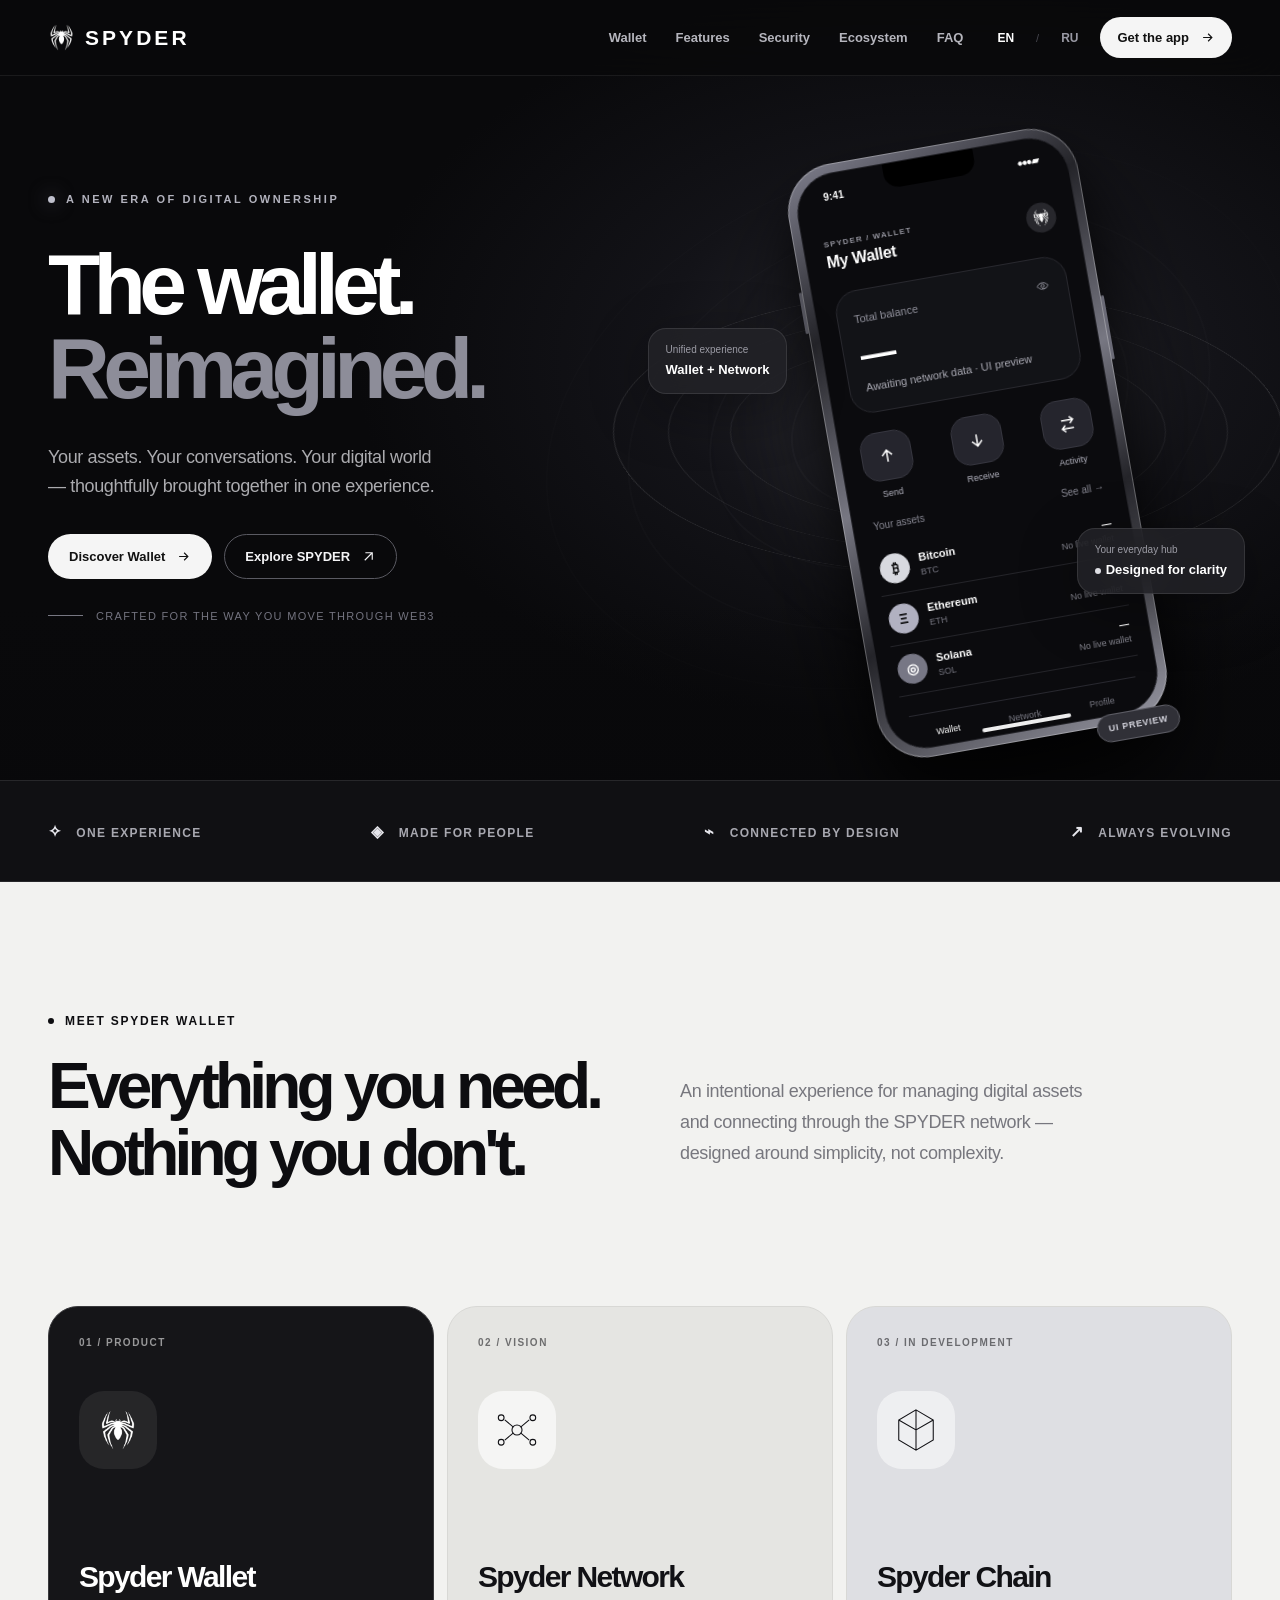
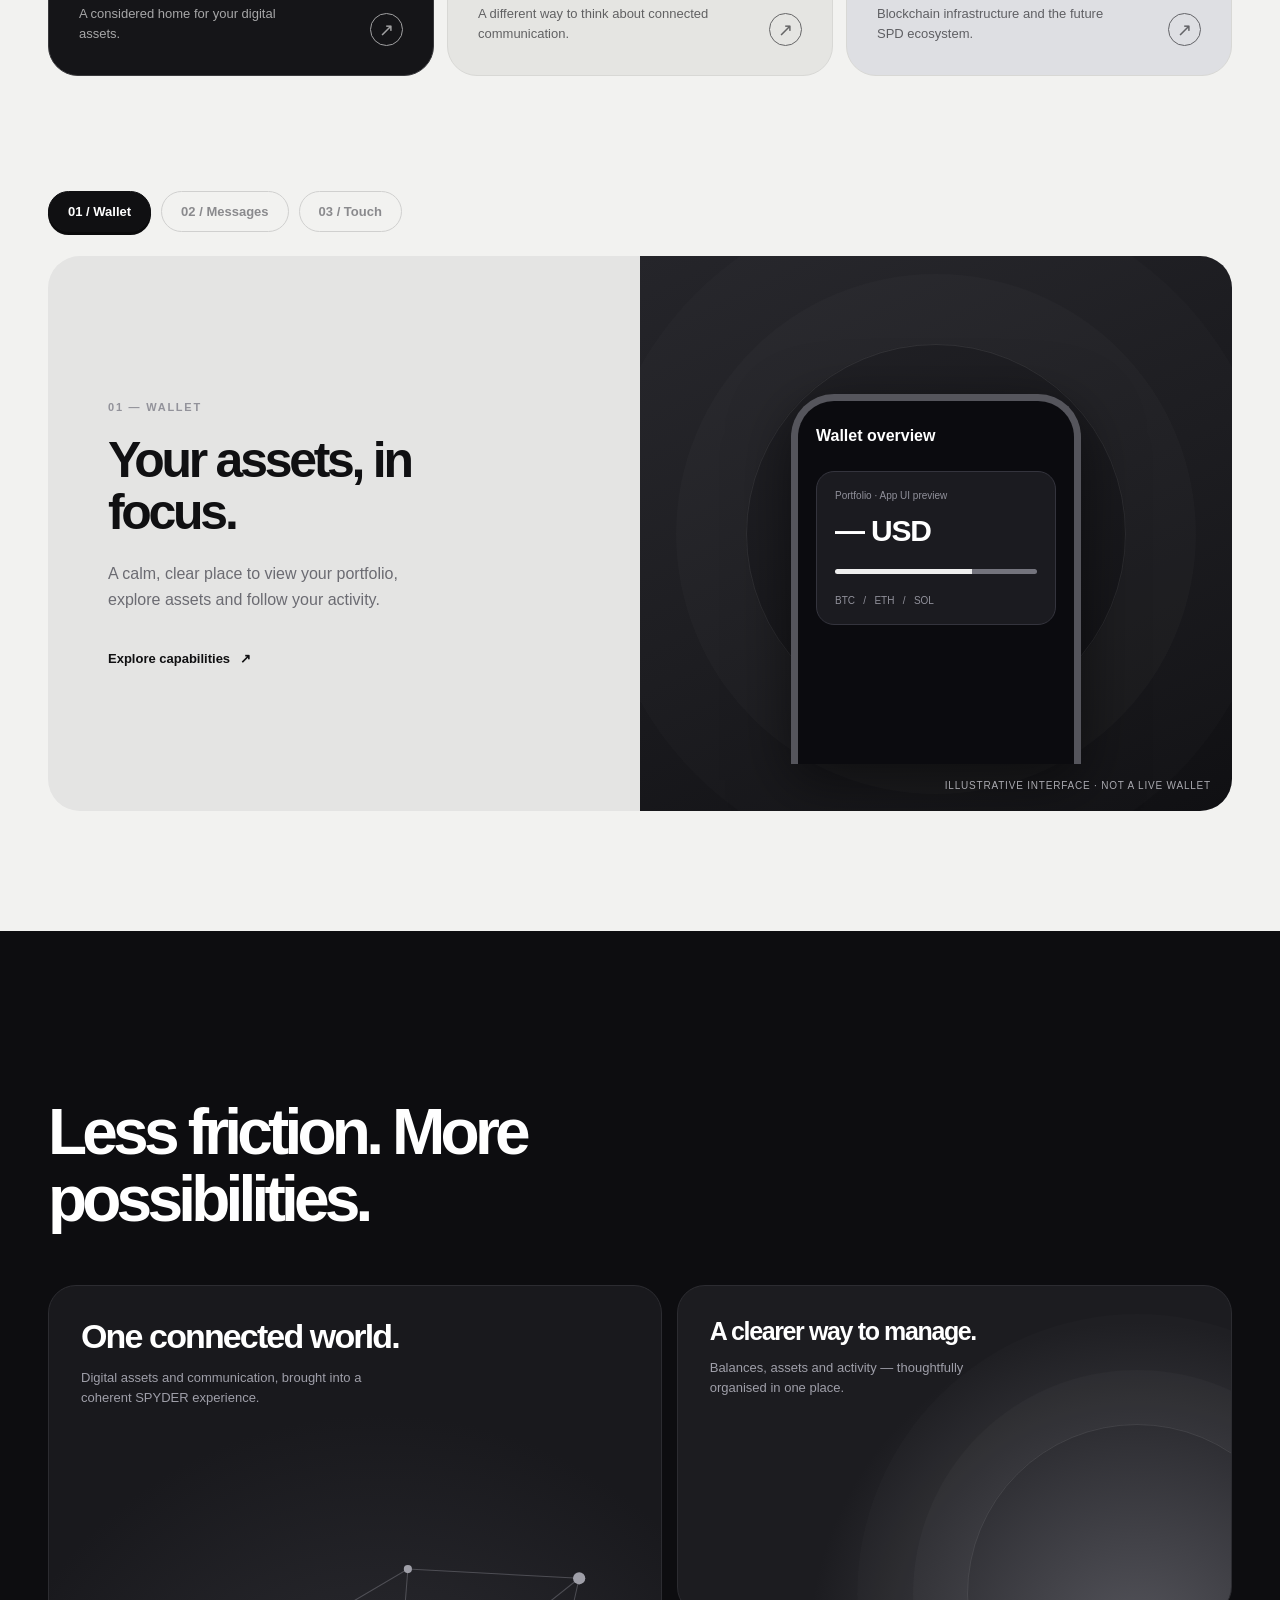
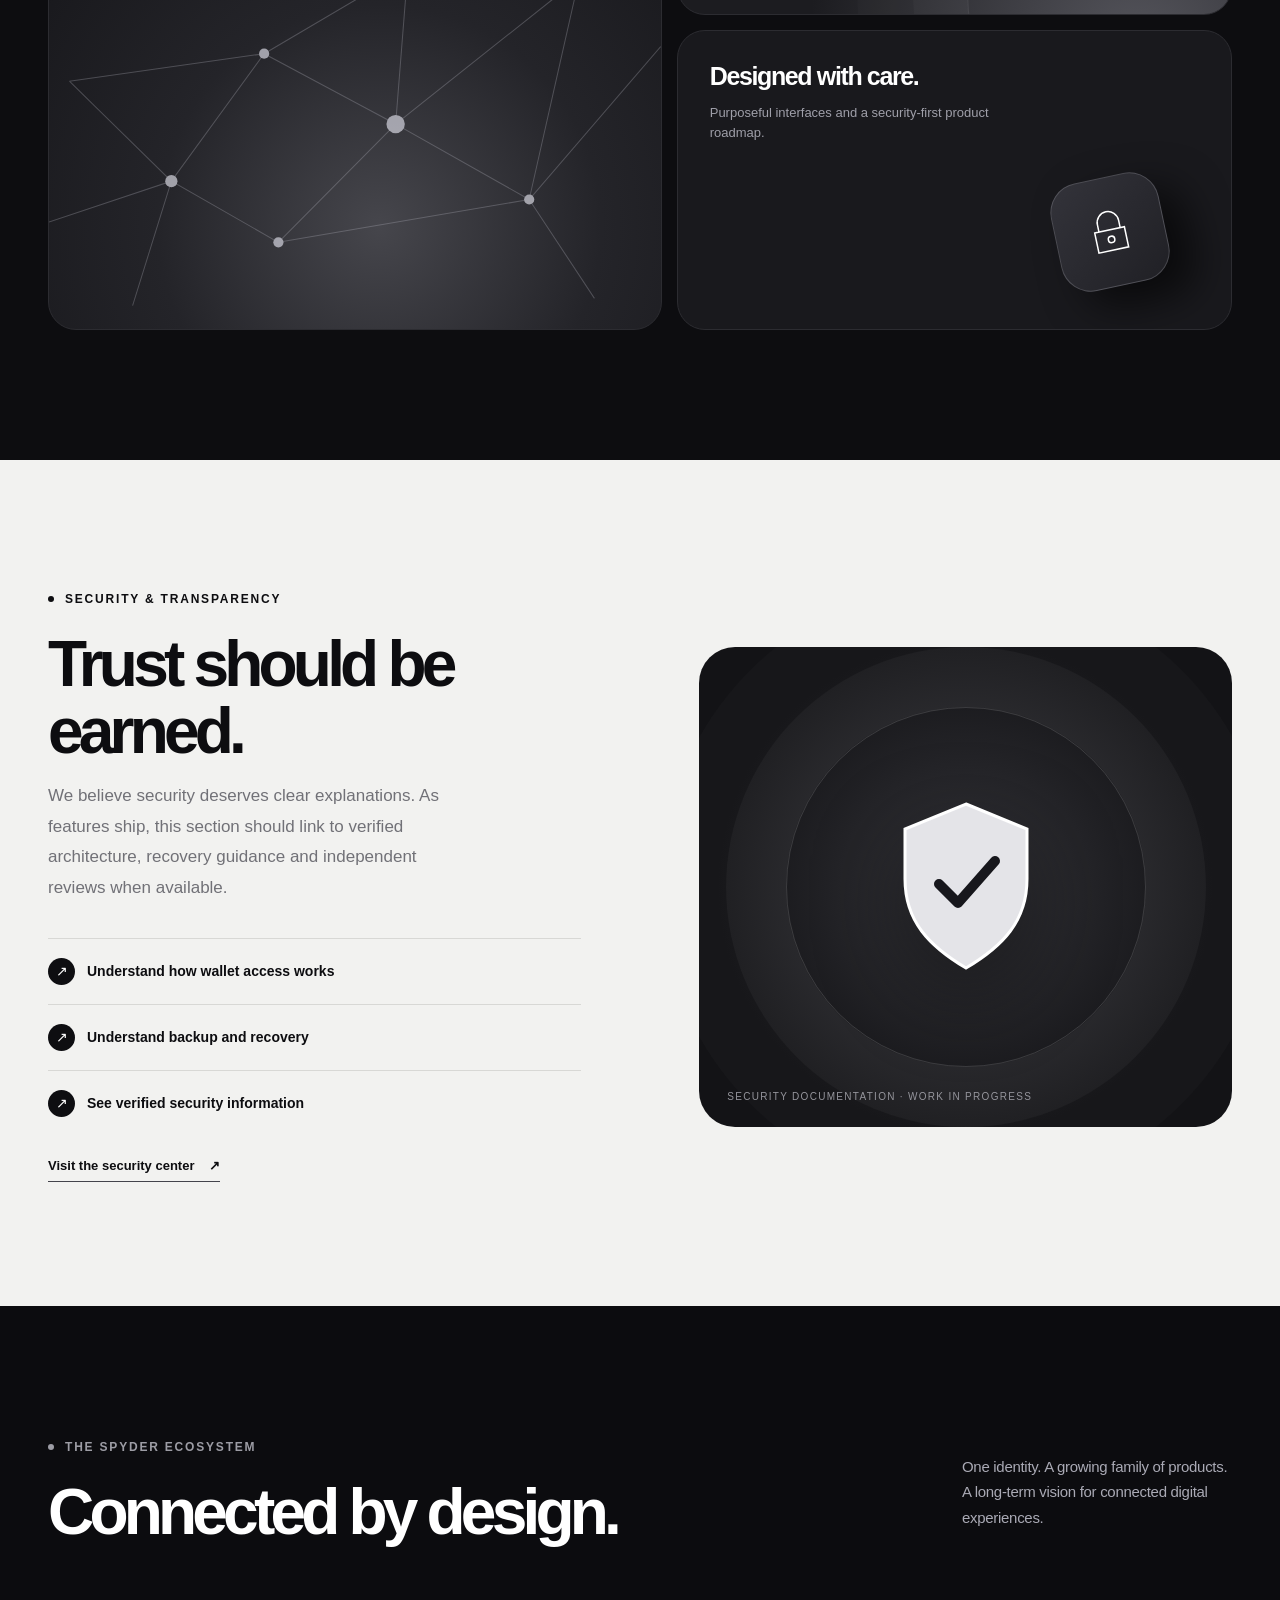
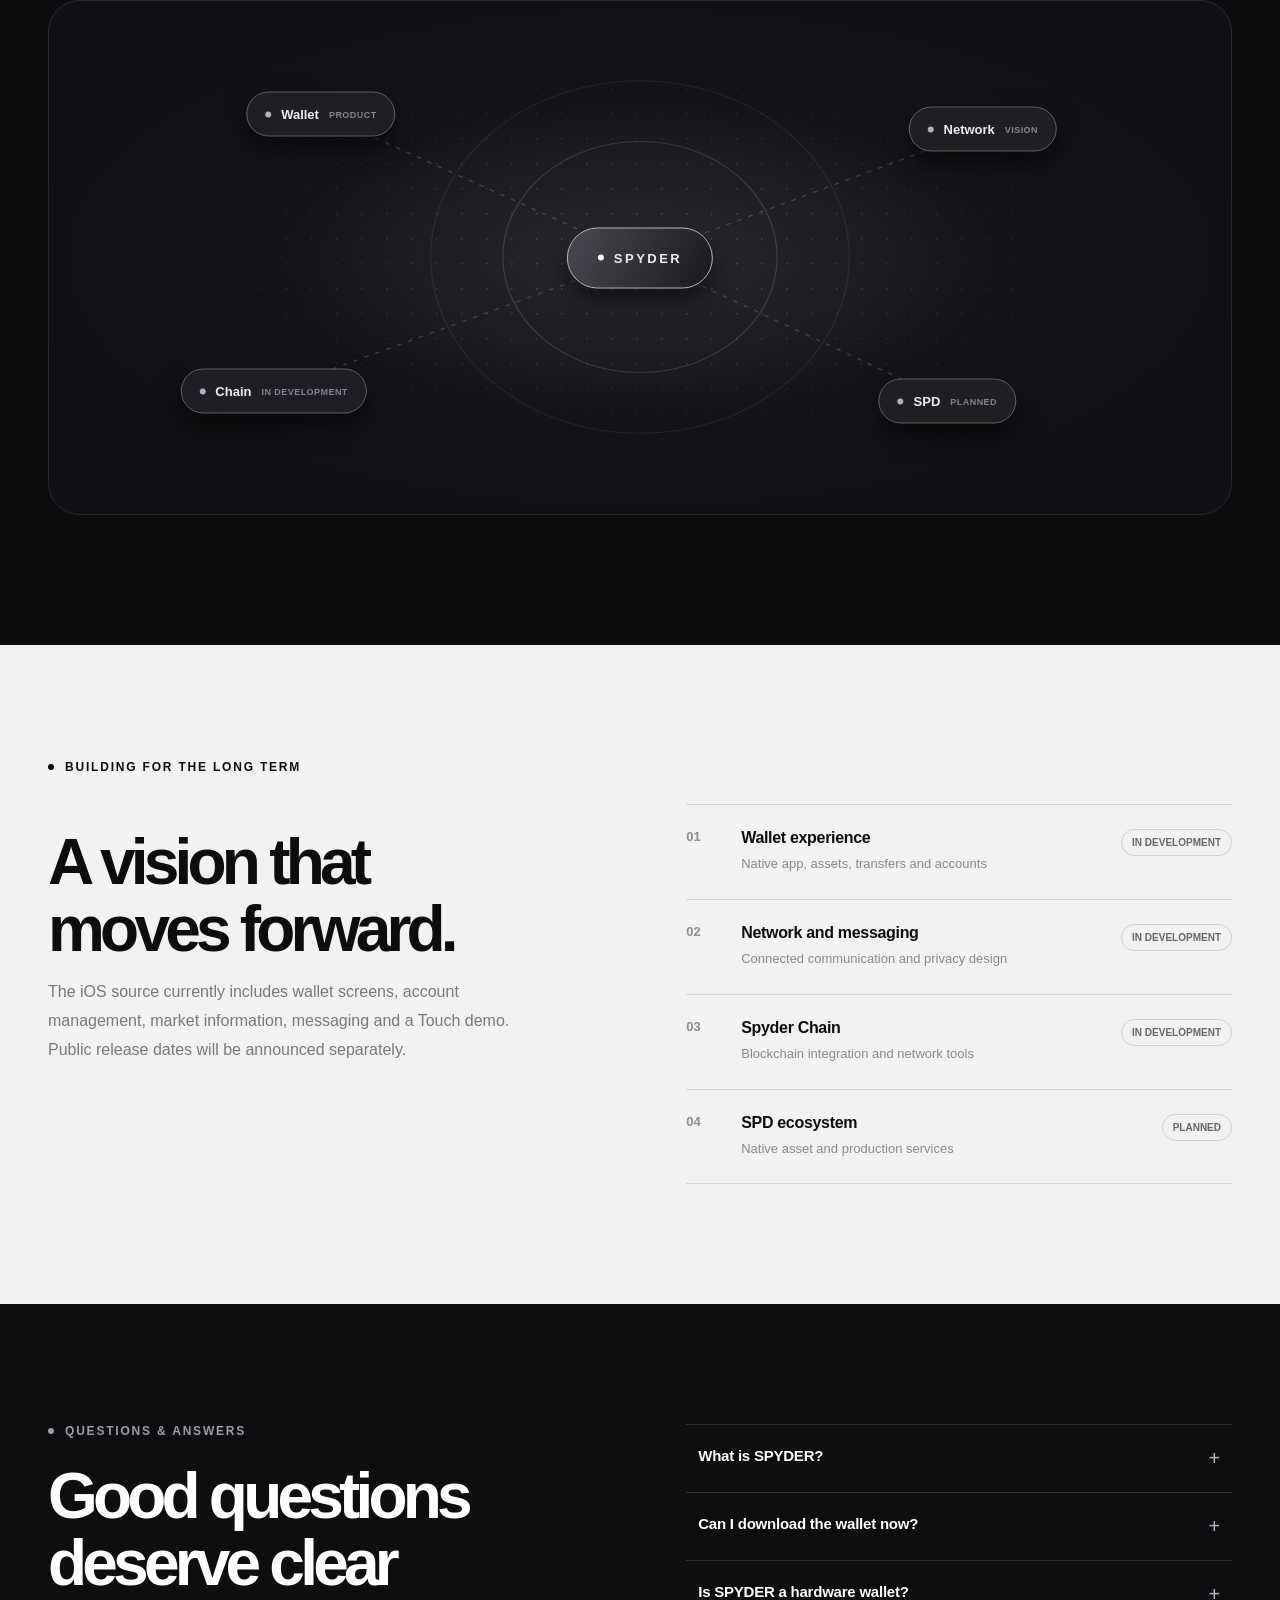
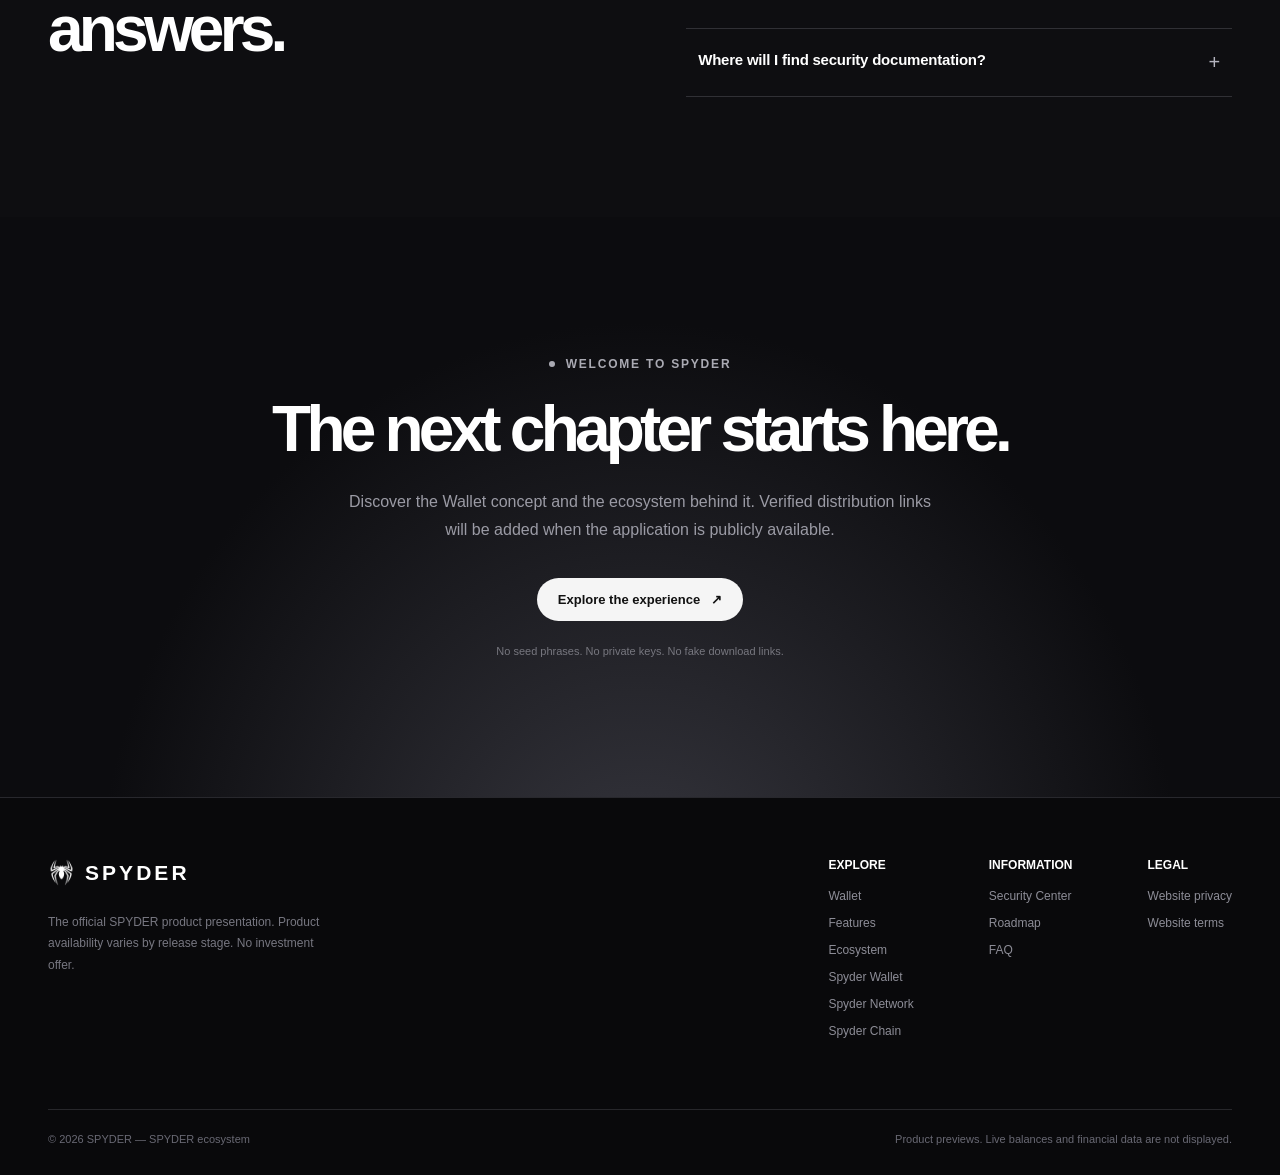
==== commit 45c5a174: "deploy: apply SPYDER website ZIP update" ====
--- a/site/index.html
+++ b/site/index.html
@@ -8,8 +8,9 @@
 <meta content="Meet SPYDER Wallet — digital assets, transfers, messages and a connected ecosystem. Explore the design and development of SPYDER." name="description"/>
 <title>SPYDER — The Wallet, Reimagined</title>
 
-<link href="assets/styles.css" rel="stylesheet"/><link href="assets/favicon-48.png" rel="icon" sizes="48x48" type="image/png"/><link href="assets/favicon-64.png" rel="icon" sizes="64x64" type="image/png"/><link href="assets/apple-touch-icon.png" rel="apple-touch-icon"/><link href="https://spyder.ac/" rel="canonical"/><meta content="website" property="og:type"/><meta content="SPYDER" property="og:site_name"/><meta content="SPYDER — The Wallet, Reimagined" property="og:title"/><meta content="One connected experience for digital assets and communication." property="og:description"/><meta content="https://spyder.ac/assets/og-spyder.png" property="og:image"/><meta content="summary_large_image" name="twitter:card"/><meta content="dark light" name="color-scheme"/></head>
-<body>
+<link href="assets/styles.css" rel="stylesheet"/><link rel="preload" as="image" href="assets/spyder-symbol-white.png"/><link href="assets/favicon-48.png" rel="icon" sizes="48x48" type="image/png"/><link href="assets/favicon-64.png" rel="icon" sizes="64x64" type="image/png"/><link href="assets/apple-touch-icon.png" rel="apple-touch-icon"/><link href="https://spyder.ac/" rel="canonical"/><meta content="website" property="og:type"/><meta content="SPYDER" property="og:site_name"/><meta content="SPYDER — The Wallet, Reimagined" property="og:title"/><meta content="One connected experience for digital assets and communication." property="og:description"/><meta content="https://spyder.ac/assets/og-spyder.png" property="og:image"/><meta content="summary_large_image" name="twitter:card"/><meta name="twitter:image" content="https://spyder.ac/assets/og-spyder.png"/><meta name="robots" content="index,follow,max-image-preview:large"/><meta content="dark light" name="color-scheme"/></head>
+<body data-title-en="SPYDER — The Wallet, Reimagined" data-title-ru="SPYDER — Переосмысленный кошелёк">
+<div class="scroll-progress" id="scroll-progress" aria-hidden="true"></div>
 <header class="site-nav" id="top">
 <div class="container nav-inner">
 <a aria-label="SPYDER homepage" class="brand" href="#top"><span aria-hidden="true" class="brand-mark"><img alt="" decoding="async" height="30" src="assets/spyder-symbol-white.png" width="27"/></span> SPYDER</a>
@@ -20,7 +21,7 @@
 <a data-en="Ecosystem" data-ru="Экосистема" href="#ecosystem">Ecosystem</a>
 <a data-en="FAQ" data-ru="Вопросы" href="#faq">FAQ</a>
 </nav>
-<div class="nav-actions"><button aria-label="Switch to English" aria-pressed="true" class="lang active" id="en-btn" type="button">EN</button><span class="lang-sep">/</span><button aria-label="Переключить на русский" aria-pressed="false" class="lang" id="ru-btn" type="button">RU</button><a class="pill pill-white desktop-cta" href="#get-app"><span data-en="Get the app" data-ru="Приложение">Get the app</span> <svg fill="none" stroke="currentColor" stroke-width="1.8" viewbox="0 0 24 24"><path d="M5 12h14m-6-6 6 6-6 6"></path></svg></a><button aria-expanded="false" aria-label="Open menu" class="hamburger" id="mobile-toggle" type="button"><svg fill="none" height="25" stroke="currentColor" stroke-width="1.8" viewbox="0 0 24 24" width="25"><path d="M3 7h18M3 17h18"></path></svg></button></div>
+<div class="nav-actions"><button aria-label="Switch to English" aria-pressed="true" class="lang active" id="en-btn" data-lang="en" type="button">EN</button><span class="lang-sep">/</span><button aria-label="Переключить на русский" aria-pressed="false" class="lang" id="ru-btn" data-lang="ru" type="button">RU</button><a class="pill pill-white desktop-cta" href="#get-app"><span data-en="Get the app" data-ru="Приложение">Get the app</span> <svg fill="none" stroke="currentColor" stroke-width="1.8" viewbox="0 0 24 24"><path d="M5 12h14m-6-6 6 6-6 6"></path></svg></a><button aria-expanded="false" aria-label="Open menu" class="hamburger" id="mobile-toggle" type="button"><svg fill="none" height="25" stroke="currentColor" stroke-width="1.8" viewbox="0 0 24 24" width="25"><path d="M3 7h18M3 17h18"></path></svg></button></div>
 </div>
 </header>
 <nav aria-label="Mobile navigation" class="mobile-menu" id="mobile-menu"><a data-en="Wallet" data-ru="Кошелёк" href="#wallet">Wallet</a><a data-en="Features" data-ru="Возможности" href="#features">Features</a><a data-en="Security" data-ru="Безопасность" href="#security">Security</a><a data-en="Ecosystem" data-ru="Экосистема" href="#ecosystem">Ecosystem</a><a data-en="FAQ" data-ru="Вопросы" href="#faq">FAQ</a><a data-en="Get the app" data-ru="Приложение" href="#get-app">Get the app</a><p class="mobile-desc" data-en="SPYDER product presentation. In-app previews are illustrative; no live balances are shown." data-ru="Сайт проекта SPYDER. Интерфейсы показаны для примера; реальные балансы не отображаются.">SPYDER product presentation. In-app previews are illustrative; no live balances are shown.</p></nav>
@@ -34,7 +35,7 @@
 <div class="hero-actions"><a class="pill pill-white" href="#wallet"><span data-en="Discover Wallet" data-ru="Открыть Wallet">Discover Wallet</span><svg fill="none" stroke="currentColor" stroke-width="1.8" viewbox="0 0 24 24"><path d="M5 12h14m-6-6 6 6-6 6"></path></svg></a><a class="pill pill-outline" href="#ecosystem"><span data-en="Explore SPYDER" data-ru="Экосистема SPYDER">Explore SPYDER</span><svg fill="none" stroke="currentColor" stroke-width="1.8" viewbox="0 0 24 24"><path d="M6 18 18 6M7 6h11v11"></path></svg></a></div>
 <p class="hero-foot" data-en="CRAFTED FOR THE WAY YOU MOVE THROUGH WEB3" data-ru="СОЗДАН ДЛЯ ВАШЕЙ ЖИЗНИ В WEB3">CRAFTED FOR THE WAY YOU MOVE THROUGH WEB3</p>
 </div>
-<div aria-label="Conceptual mobile wallet visualization" class="hero-art">
+<div aria-label="Conceptual mobile wallet visualization" class="hero-art" id="hero-art">
 <div class="orbit-glow"></div><div class="hero-orbit"></div>
 <div class="float-label label-left"><small data-en="Unified experience" data-ru="Единый интерфейс">Unified experience</small><b data-en="Wallet + Network" data-ru="Кошелёк + Сеть">Wallet + Network</b></div>
 <div class="float-label label-right"><small data-en="Your everyday hub" data-ru="На каждый день">Your everyday hub</small><b><span class="float-dot"></span><span data-en="Designed for clarity" data-ru="Ничего лишнего">Designed for clarity</span></b></div>
@@ -52,15 +53,21 @@
 </section>
 <div class="rule-bar"><div class="container"><div class="rule-item"><i>✧</i><span data-en="One experience" data-ru="Единый опыт">One experience</span></div><div class="rule-item"><i>◈</i><span data-en="Made for people" data-ru="Для людей">Made for people</span></div><div class="rule-item"><i>⌁</i><span data-en="Connected by design" data-ru="Связано по замыслу">Connected by design</span></div><div class="rule-item"><i>↗</i><span data-en="Always evolving" data-ru="Постоянно развивается">Always evolving</span></div></div></div>
 <section class="section section-light intro" id="wallet"><div class="container intro-grid"><div class="reveal"><div class="kicker" data-en="MEET SPYDER WALLET" data-ru="ЗНАКОМЬТЕСЬ: SPYDER WALLET">MEET SPYDER WALLET</div><h2 class="section-h2" data-en="Everything you need. Nothing you don't." data-ru="Всё необходимое. Ничего лишнего.">Everything you need. Nothing you don't.</h2></div><p class="section-description reveal" data-en="An intentional experience for managing digital assets and connecting through the SPYDER network — designed around simplicity, not complexity." data-ru="Продуманный интерфейс для цифровых активов и общения через сеть SPYDER. Простота вместо сложности.">An intentional experience for managing digital assets and connecting through the SPYDER network — designed around simplicity, not complexity.</p></div></section>
-<section class="section feature-demo"><div class="container"><div aria-label="Wallet feature preview" class="feature-tabs" role="tablist"><button aria-selected="true" class="feature-tab active" data-en="01 / Wallet" data-ru="01 / Кошелёк" data-tab="wallet" role="tab" type="button">01 / Wallet</button><button aria-selected="false" class="feature-tab" data-en="02 / Messages" data-ru="02 / Сообщения" data-tab="messages" role="tab" type="button">02 / Messages</button><button aria-selected="false" class="feature-tab" data-en="03 / Touch" data-ru="03 / Touch" data-tab="touch" role="tab" type="button">03 / Touch</button></div><div class="demo-shell"><div class="demo-copy"><div class="feature-count" id="demo-number">01 — WALLET</div><h3 class="demo-title" id="demo-title">Your assets, in focus.</h3><p class="demo-desc" id="demo-desc">A calm, clear place to view your portfolio, explore assets and follow your activity.</p><a class="demo-link" href="#features"><span data-en="Explore capabilities" data-ru="Все возможности">Explore capabilities</span> <span>↗</span></a></div><div class="demo-visual"><div class="demo-device"><div class="device-head" id="device-head">Wallet overview</div><div class="demo-screen active" data-screen="wallet"><div class="device-card"><div class="device-muted">Portfolio · App UI preview</div><div class="device-balance">— USD</div><div class="device-bar"></div><div class="device-muted">BTC   /   ETH   /   SOL</div></div></div><div class="demo-screen" data-screen="messages"><div class="device-muted">Encrypted messaging · Design concept</div><div class="device-chat left">The future is connected.</div><div class="device-chat">And it should feel effortless.</div><div class="device-chat left">Welcome to SPYDER.</div></div><div class="demo-screen" data-screen="touch"><div class="device-card"><div class="device-muted">SPYDER Touch · Interaction concept</div><div class="device-touch"><div class="touch-rings"><svg fill="none" stroke="white" stroke-width="1.5" viewbox="0 0 42 42"><path d="M21 8v26M8 21h26M12 12l18 18M30 12 12 30"></path><circle cx="21" cy="21" fill="#ddd" r="6" stroke="none"></circle></svg></div></div></div></div></div><div class="demo-footnote" data-en="ILLUSTRATIVE INTERFACE · NOT A LIVE WALLET" data-ru="ПРИМЕР ИНТЕРФЕЙСА · НЕ РЕАЛЬНЫЙ КОШЕЛЁК">ILLUSTRATIVE INTERFACE · NOT A LIVE WALLET</div></div></div></div></section>
+<section class="section product-paths" aria-label="Explore SPYDER products"><div class="container">
+<div class="path-grid">
+<a class="path-card path-wallet reveal" href="/wallet.html"><span class="path-index">01 / PRODUCT</span><span class="path-icon"><img src="assets/spyder-symbol-white.png" alt="" width="40" height="43" loading="lazy"></span><span class="path-title">Spyder Wallet</span><span class="path-caption" data-en="A considered home for your digital assets." data-ru="Продуманное пространство для цифровых активов.">A considered home for your digital assets.</span><span class="path-arrow" aria-hidden="true">↗</span></a>
+<a class="path-card path-network reveal" href="/network.html"><span class="path-index">02 / VISION</span><span class="path-icon"><svg viewBox="0 0 64 64" width="46" height="46" aria-hidden="true" fill="none" stroke="currentColor" stroke-width="1.5"><circle cx="32" cy="32" r="7"/><circle cx="10" cy="15" r="4"/><circle cx="54" cy="15" r="4"/><circle cx="10" cy="49" r="4"/><circle cx="54" cy="49" r="4"/><path d="M15 18 27 28m10 0 12-10M15 46l12-10m10 0 12 10"/></svg></span><span class="path-title">Spyder Network</span><span class="path-caption" data-en="A different way to think about connected communication." data-ru="Новый взгляд на связанную коммуникацию.">A different way to think about connected communication.</span><span class="path-arrow" aria-hidden="true">↗</span></a>
+<a class="path-card path-chain reveal" href="/chain.html"><span class="path-index">03 / IN DEVELOPMENT</span><span class="path-icon"><svg viewBox="0 0 64 64" width="46" height="46" aria-hidden="true" fill="none" stroke="currentColor" stroke-width="1.5"><path d="M32 4 56 18v28L32 60 8 46V18L32 4Zm0 0v28m-24-14 24 14 24-14M32 32v28"/></svg></span><span class="path-title">Spyder Chain</span><span class="path-caption" data-en="Blockchain infrastructure and the future SPD ecosystem." data-ru="Блокчейн-инфраструктура и будущая экосистема SPD.">Blockchain infrastructure and the future SPD ecosystem.</span><span class="path-arrow" aria-hidden="true">↗</span></a>
+</div></div></section>
+<section class="section feature-demo"><div class="container"><div aria-label="Wallet feature preview" class="feature-tabs" role="tablist"><button aria-selected="true" class="feature-tab active" data-en="01 / Wallet" data-ru="01 / Кошелёк" data-tab="wallet" role="tab" id="tab-wallet" aria-controls="panel-wallet" type="button">01 / Wallet</button><button aria-selected="false" class="feature-tab" data-en="02 / Messages" data-ru="02 / Сообщения" data-tab="messages" role="tab" id="tab-messages" aria-controls="panel-messages" type="button">02 / Messages</button><button aria-selected="false" class="feature-tab" data-en="03 / Touch" data-ru="03 / Touch" data-tab="touch" role="tab" id="tab-touch" aria-controls="panel-touch" type="button">03 / Touch</button></div><div class="demo-shell" id="demo-shell"><div class="demo-copy"><div class="feature-count" id="demo-number">01 — WALLET</div><h3 class="demo-title" id="demo-title">Your assets, in focus.</h3><p class="demo-desc" id="demo-desc">A calm, clear place to view your portfolio, explore assets and follow your activity.</p><a class="demo-link" href="#features"><span data-en="Explore capabilities" data-ru="Все возможности">Explore capabilities</span> <span>↗</span></a></div><div class="demo-visual"><div class="demo-device"><div class="device-head" id="device-head">Wallet overview</div><div class="demo-screen active" data-screen="wallet" id="panel-wallet" role="tabpanel" aria-labelledby="tab-wallet"><div class="device-card"><div class="device-muted">Portfolio · App UI preview</div><div class="device-balance">— USD</div><div class="device-bar"></div><div class="device-muted">BTC   /   ETH   /   SOL</div></div></div><div class="demo-screen" data-screen="messages" id="panel-messages" role="tabpanel" aria-labelledby="tab-messages"><div class="device-muted">Encrypted messaging · Design concept</div><div class="device-chat left">The future is connected.</div><div class="device-chat">And it should feel effortless.</div><div class="device-chat left">Welcome to SPYDER.</div></div><div class="demo-screen" data-screen="touch" id="panel-touch" role="tabpanel" aria-labelledby="tab-touch"><div class="device-card"><div class="device-muted">SPYDER Touch · Interaction concept</div><div class="device-touch"><div class="touch-rings"><svg fill="none" stroke="white" stroke-width="1.5" viewbox="0 0 42 42"><path d="M21 8v26M8 21h26M12 12l18 18M30 12 12 30"></path><circle cx="21" cy="21" fill="#ddd" r="6" stroke="none"></circle></svg></div></div></div></div></div><div class="demo-footnote" data-en="ILLUSTRATIVE INTERFACE · NOT A LIVE WALLET" data-ru="ПРИМЕР ИНТЕРФЕЙСА · НЕ РЕАЛЬНЫЙ КОШЕЛЁК">ILLUSTRATIVE INTERFACE · NOT A LIVE WALLET</div></div></div></div></section>
 <section class="section features dark" id="features"><div class="container"><div class="kicker muted reveal" data-en="BUILT AROUND YOUR EVERYDAY" data-ru="СОЗДАН ДЛЯ КАЖДОГО ДНЯ">BUILT AROUND YOUR EVERYDAY</div><h2 class="section-h2 features-title reveal" data-en="Less friction. More possibilities." data-ru="Меньше сложностей. Больше возможностей.">Less friction. More possibilities.</h2><div class="bento"><article class="bento-card main reveal"><h3 data-en="One connected world." data-ru="Один связанный мир.">One connected world.</h3><p data-en="Digital assets and communication, brought into a coherent SPYDER experience." data-ru="Цифровые активы и общение — в единой экосистеме SPYDER.">Digital assets and communication, brought into a coherent SPYDER experience.</p><div class="bento-network"><svg aria-hidden="true" viewbox="0 0 600 400"><g fill="none" stroke="#b8b8c2" stroke-opacity=".38" stroke-width="1"><path d="M0 300 120 260 225 320 340 204 471 278 600 128M20 162 120 260 211 135 340 204 520 61M120 260 82 382M225 320 471 278 535 375M211 135 352 52 520 61 471 278M340 204 352 52M20 162 211 135"></path></g><g fill="#c4c4ce"><circle cx="120" cy="260" r="6"></circle><circle cx="225" cy="320" r="5"></circle><circle cx="340" cy="204" r="9"></circle><circle cx="471" cy="278" r="5"></circle><circle cx="211" cy="135" r="5"></circle><circle cx="520" cy="61" r="6"></circle><circle cx="352" cy="52" r="4"></circle></g></svg></div></article><article class="bento-card small reveal"><h3 data-en="A clearer way to manage." data-ru="Понятное управление.">A clearer way to manage.</h3><p data-en="Balances, assets and activity — thoughtfully organised in one place." data-ru="Баланс, активы и история — всё организовано в одном месте.">Balances, assets and activity — thoughtfully organised in one place.</p><div class="bento-circle"></div></article><article class="bento-card reveal"><h3 data-en="Designed with care." data-ru="Продуман до деталей.">Designed with care.</h3><p data-en="Purposeful interfaces and a security-first product roadmap." data-ru="Продуманный интерфейс и безопасность как приоритет развития.">Purposeful interfaces and a security-first product roadmap.</p><div class="bento-lock"><svg fill="none" stroke="currentColor" stroke-width="1.4" viewbox="0 0 48 48"><path d="M14 22v-7a10 10 0 0 1 20 0v7M10 22h28v19H10z"></path><circle cx="24" cy="31" r="3"></circle></svg></div></article></div></div></section>
-<section class="section section-light security" id="security"><div class="container security-grid"><div class="security-copy reveal"><div class="kicker" data-en="SECURITY &amp; TRANSPARENCY" data-ru="БЕЗОПАСНОСТЬ И ПРОЗРАЧНОСТЬ">SECURITY &amp; TRANSPARENCY</div><h2 class="section-h2" data-en="Trust should be earned." data-ru="Доверие нужно заслужить.">Trust should be earned.</h2><p data-en="We believe security deserves clear explanations. As features ship, this section should link to verified architecture, recovery guidance and independent reviews when available." data-ru="О безопасности нужно рассказывать понятно. По мере выпуска функций здесь появятся подтверждённая архитектура, инструкции по восстановлению и независимые проверки — когда они будут доступны.">We believe security deserves clear explanations. As features ship, this section should link to verified architecture, recovery guidance and independent reviews when available.</p><ul class="security-points"><li data-en="Understand how wallet access works" data-ru="Как работает доступ к кошельку">Understand how wallet access works</li><li data-en="Understand backup and recovery" data-ru="Резервное копирование и восстановление">Understand backup and recovery</li><li data-en="See verified security information" data-ru="Проверенная информация о безопасности">See verified security information</li></ul></div><div class="security-art reveal"><div class="ring"></div><svg aria-label="Stylized shield illustration" class="shield" fill="none" viewbox="0 0 150 180"><path d="M75 7 136 32v50c0 42-24 67-61 89C38 149 14 124 14 82V32L75 7Z" fill="#e4e4e8" stroke="#fff" stroke-width="3"></path><path d="m48 87 19 19 37-42" stroke="#17171c" stroke-linecap="round" stroke-linejoin="round" stroke-width="10"></path></svg><div class="security-caption" data-en="SECURITY DOCUMENTATION · WORK IN PROGRESS" data-ru="ДОКУМЕНТАЦИЯ ПО БЕЗОПАСНОСТИ · В РАБОТЕ">SECURITY DOCUMENTATION · WORK IN PROGRESS</div></div></div></section>
-<section class="section ecosystem dark" id="ecosystem"><div class="container"><div class="ecosystem-heading"><div class="reveal"><div class="kicker muted" data-en="THE SPYDER ECOSYSTEM" data-ru="ЭКОСИСТЕМА SPYDER">THE SPYDER ECOSYSTEM</div><h2 class="section-h2" data-en="Connected by design." data-ru="Связаны одной идеей.">Connected by design.</h2></div><p class="section-description reveal" data-en="One identity. A growing family of products. A long-term vision for connected digital experiences." data-ru="Один бренд. Несколько продуктов. Долгосрочная концепция единой цифровой среды.">One identity. A growing family of products. A long-term vision for connected digital experiences.</p></div><div class="network-map reveal"><svg aria-hidden="true" class="network-svg" preserveaspectratio="none" viewbox="0 0 1000 515"><line x1="500" x2="230" y1="257" y2="113"></line><line x1="500" x2="790" y1="257" y2="129"></line><line x1="500" x2="190" y1="257" y2="391"></line><line x1="500" x2="760" y1="257" y2="401"></line><circle cx="500" cy="257" fill="none" r="116" stroke="#ffffff23"></circle><circle cx="500" cy="257" fill="none" r="177" stroke="#ffffff12"></circle></svg><div class="network-node center nn-center">SPYDER</div><div class="network-node nn-wallet">Wallet <small data-en="PRODUCT" data-ru="ПРОДУКТ">PRODUCT</small></div><div class="network-node nn-chat">Network <small data-en="VISION" data-ru="КОНЦЕПТ">VISION</small></div><div class="network-node nn-chain">Chain <small data-en="IN DEVELOPMENT" data-ru="В РАЗРАБОТКЕ">IN DEVELOPMENT</small></div><div class="network-node nn-spd">SPD <small data-en="PLANNED" data-ru="ПЛАНИРУЕТСЯ">PLANNED</small></div></div></div></section>
+<section class="section section-light security" id="security"><div class="container security-grid"><div class="security-copy reveal"><div class="kicker" data-en="SECURITY &amp; TRANSPARENCY" data-ru="БЕЗОПАСНОСТЬ И ПРОЗРАЧНОСТЬ">SECURITY &amp; TRANSPARENCY</div><h2 class="section-h2" data-en="Trust should be earned." data-ru="Доверие нужно заслужить.">Trust should be earned.</h2><p data-en="We believe security deserves clear explanations. As features ship, this section should link to verified architecture, recovery guidance and independent reviews when available." data-ru="О безопасности нужно рассказывать понятно. По мере выпуска функций здесь появятся подтверждённая архитектура, инструкции по восстановлению и независимые проверки — когда они будут доступны.">We believe security deserves clear explanations. As features ship, this section should link to verified architecture, recovery guidance and independent reviews when available.</p><ul class="security-points"><li data-en="Understand how wallet access works" data-ru="Как работает доступ к кошельку">Understand how wallet access works</li><li data-en="Understand backup and recovery" data-ru="Резервное копирование и восстановление">Understand backup and recovery</li><li data-en="See verified security information" data-ru="Проверенная информация о безопасности">See verified security information</li></ul><a class="text-link" href="/security.html"><span data-en="Visit the security center" data-ru="Центр безопасности">Visit the security center</span><span aria-hidden="true">↗</span></a></div><div class="security-art reveal"><div class="ring"></div><svg aria-label="Stylized shield illustration" class="shield" fill="none" viewbox="0 0 150 180"><path d="M75 7 136 32v50c0 42-24 67-61 89C38 149 14 124 14 82V32L75 7Z" fill="#e4e4e8" stroke="#fff" stroke-width="3"></path><path d="m48 87 19 19 37-42" stroke="#17171c" stroke-linecap="round" stroke-linejoin="round" stroke-width="10"></path></svg><div class="security-caption" data-en="SECURITY DOCUMENTATION · WORK IN PROGRESS" data-ru="ДОКУМЕНТАЦИЯ ПО БЕЗОПАСНОСТИ · В РАБОТЕ">SECURITY DOCUMENTATION · WORK IN PROGRESS</div></div></div></section>
+<section class="section ecosystem dark" id="ecosystem"><div class="container"><div class="ecosystem-heading"><div class="reveal"><div class="kicker muted" data-en="THE SPYDER ECOSYSTEM" data-ru="ЭКОСИСТЕМА SPYDER">THE SPYDER ECOSYSTEM</div><h2 class="section-h2" data-en="Connected by design." data-ru="Связаны одной идеей.">Connected by design.</h2></div><p class="section-description reveal" data-en="One identity. A growing family of products. A long-term vision for connected digital experiences." data-ru="Один бренд. Несколько продуктов. Долгосрочная концепция единой цифровой среды.">One identity. A growing family of products. A long-term vision for connected digital experiences.</p></div><div class="network-map reveal"><svg aria-hidden="true" class="network-svg" preserveaspectratio="none" viewbox="0 0 1000 515"><line x1="500" x2="230" y1="257" y2="113"></line><line x1="500" x2="790" y1="257" y2="129"></line><line x1="500" x2="190" y1="257" y2="391"></line><line x1="500" x2="760" y1="257" y2="401"></line><circle cx="500" cy="257" fill="none" r="116" stroke="#ffffff23"></circle><circle cx="500" cy="257" fill="none" r="177" stroke="#ffffff12"></circle></svg><div class="network-node center nn-center">SPYDER</div><a class="network-node nn-wallet" href="/wallet.html" aria-label="Spyder Wallet product page">Wallet <small data-en="PRODUCT" data-ru="ПРОДУКТ">PRODUCT</small></a><a class="network-node nn-chat" href="/network.html" aria-label="Spyder Network product page">Network <small data-en="VISION" data-ru="КОНЦЕПТ">VISION</small></a><a class="network-node nn-chain" href="/chain.html" aria-label="Spyder Chain product page">Chain <small data-en="IN DEVELOPMENT" data-ru="В РАЗРАБОТКЕ">IN DEVELOPMENT</small></a><a class="network-node nn-spd" href="/chain.html#spd" aria-label="SPD product overview">SPD <small data-en="PLANNED" data-ru="ПЛАНИРУЕТСЯ">PLANNED</small></a></div></div></section>
 <section class="section section-light roadmap" id="roadmap"><div class="container"><div class="kicker reveal" data-en="BUILDING FOR THE LONG TERM" data-ru="РАЗВИТИЕ НА ДОЛГУЮ ПЕРСПЕКТИВУ">BUILDING FOR THE LONG TERM</div><div class="roadmap-row"><div class="reveal"><h2 class="section-h2" data-en="A vision that moves forward." data-ru="Развиваемся шаг за шагом.">A vision that moves forward.</h2><p class="roadmap-copy" data-en="The iOS source currently includes wallet screens, account management, market information, messaging and a Touch demo. Public release dates will be announced separately." data-ru="В исходниках iOS уже есть кошелёк, аккаунты, рыночная информация, сообщения и демонстрация Touch. Даты публичного запуска будут объявлены отдельно.">The iOS source currently includes wallet screens, account management, market information, messaging and a Touch demo. Public release dates will be announced separately.</p></div><div class="steps reveal"><div class="step"><span class="step-no">01</span><div class="step-main"><b data-en="Wallet experience" data-ru="Интерфейс кошелька">Wallet experience</b><span data-en="Native app, assets, transfers and accounts" data-ru="Нативное приложение, активы, переводы и аккаунты">Native app, assets, transfers and accounts</span></div><span class="step-tag" data-en="IN DEVELOPMENT" data-ru="В РАЗРАБОТКЕ">IN DEVELOPMENT</span></div><div class="step"><span class="step-no">02</span><div class="step-main"><b data-en="Network and messaging" data-ru="Сеть и сообщения">Network and messaging</b><span data-en="Connected communication and privacy design" data-ru="Связанное общение и архитектура приватности">Connected communication and privacy design</span></div><span class="step-tag" data-en="IN DEVELOPMENT" data-ru="В РАЗРАБОТКЕ">IN DEVELOPMENT</span></div><div class="step"><span class="step-no">03</span><div class="step-main"><b data-en="Spyder Chain" data-ru="Spyder Chain">Spyder Chain</b><span data-en="Blockchain integration and network tools" data-ru="Интеграция блокчейна и сетевые инструменты">Blockchain integration and network tools</span></div><span class="step-tag" data-en="IN DEVELOPMENT" data-ru="В РАЗРАБОТКЕ">IN DEVELOPMENT</span></div><div class="step"><span class="step-no">04</span><div class="step-main"><b data-en="SPD ecosystem" data-ru="Экосистема SPD">SPD ecosystem</b><span data-en="Native asset and production services" data-ru="Нативный актив и рабочие сервисы">Native asset and production services</span></div><span class="step-tag" data-en="PLANNED" data-ru="ПЛАН">PLANNED</span></div></div></div></div></section>
 <section class="section faq dark" id="faq"><div class="container faq-grid"><div class="reveal"><div class="kicker muted" data-en="QUESTIONS &amp; ANSWERS" data-ru="ВОПРОСЫ И ОТВЕТЫ">QUESTIONS &amp; ANSWERS</div><h2 class="section-h2" data-en="Good questions deserve clear answers." data-ru="На важные вопросы — понятные ответы.">Good questions deserve clear answers.</h2></div><div class="reveal"><details><summary data-en="What is SPYDER?" data-ru="Что такое SPYDER?">What is SPYDER?</summary><p data-en="SPYDER is an evolving digital product ecosystem centered on Spyder Wallet, with related communication and blockchain initiatives." data-ru="SPYDER — развивающаяся экосистема цифровых продуктов, в центре которой Spyder Wallet, а также проекты в сфере коммуникаций и блокчейна.">SPYDER is an evolving digital product ecosystem centered on Spyder Wallet, with related communication and blockchain initiatives.</p></details><details><summary data-en="Can I download the wallet now?" data-ru="Можно ли уже скачать Wallet?">Can I download the wallet now?</summary><p data-en="Verified App Store, TestFlight and Android links will appear here when public availability is confirmed. This preview does not imply a public release." data-ru="Подтверждённые ссылки App Store, TestFlight и Android появятся после проверки доступности. Этот прототип не означает публичный релиз.">Verified App Store, TestFlight and Android links will appear here when public availability is confirmed. This preview does not imply a public release.</p></details><details><summary data-en="Is SPYDER a hardware wallet?" data-ru="SPYDER — аппаратный кошелёк?">Is SPYDER a hardware wallet?</summary><p data-en="Spyder Wallet is a mobile software wallet. No SPYDER hardware device has been announced." data-ru="Spyder Wallet — программный мобильный кошелёк. Аппаратное устройство SPYDER пока не анонсировано.">Spyder Wallet is a mobile software wallet. No SPYDER hardware device has been announced.</p></details><details><summary data-en="Where will I find security documentation?" data-ru="Где будет документация по безопасности?">Where will I find security documentation?</summary><p data-en="The published Security section will link to verified technical details, access and recovery guides, and available third-party findings." data-ru="Опубликованный раздел Security будет содержать проверенные технические сведения, инструкции по доступу и восстановлению и результаты внешних проверок, если они есть.">The published Security section will link to verified technical details, access and recovery guides, and available third-party findings.</p></details></div></div></section>
-<section class="section final-cta" id="get-app"><div class="container reveal"><div class="kicker" data-en="WELCOME TO SPYDER" data-ru="ДОБРО ПОЖАЛОВАТЬ В SPYDER" style="justify-content:center;color:#aaaab3">WELCOME TO SPYDER</div><h2 class="section-h2" data-en="The next chapter starts here." data-ru="Всё только начинается.">The next chapter starts here.</h2><p data-en="Discover the Wallet concept and the ecosystem behind it. Verified distribution links will be added when the application is publicly available." data-ru="Познакомьтесь с концепцией Wallet и всей экосистемой. Проверенные ссылки на установку появятся, когда приложение станет публично доступно.">Discover the Wallet concept and the ecosystem behind it. Verified distribution links will be added when the application is publicly available.</p><a class="pill pill-white" href="#wallet"><span data-en="Explore the experience" data-ru="Изучить возможности">Explore the experience</span> ↗</a><span class="small-note" data-en="No seed phrases. No private keys. No fake download links." data-ru="Никаких seed-фраз, приватных ключей или несуществующих ссылок.">No seed phrases. No private keys. No fake download links.</span></div></section>
+<section class="section final-cta" id="get-app"><div class="container reveal"><div class="kicker" data-en="WELCOME TO SPYDER" data-ru="ДОБРО ПОЖАЛОВАТЬ В SPYDER" style="justify-content:center;color:#aaaab3">WELCOME TO SPYDER</div><h2 class="section-h2" data-en="The next chapter starts here." data-ru="Всё только начинается.">The next chapter starts here.</h2><p data-en="Discover the Wallet concept and the ecosystem behind it. Verified distribution links will be added when the application is publicly available." data-ru="Познакомьтесь с концепцией Wallet и всей экосистемой. Проверенные ссылки на установку появятся, когда приложение станет публично доступно.">Discover the Wallet concept and the ecosystem behind it. Verified distribution links will be added when the application is publicly available.</p><a class="pill pill-white" href="/wallet.html"><span data-en="Explore the experience" data-ru="Изучить возможности">Explore the experience</span> ↗</a><span class="small-note" data-en="No seed phrases. No private keys. No fake download links." data-ru="Никаких seed-фраз, приватных ключей или несуществующих ссылок.">No seed phrases. No private keys. No fake download links.</span></div></section>
 </main>
-<footer><div class="container"><div class="footer-top"><div><a class="brand" href="#top"><span aria-hidden="true" class="brand-mark"><img alt="" decoding="async" height="30" src="assets/spyder-symbol-white.png" width="27"/></span> SPYDER</a><p class="footer-sub" data-en="The official SPYDER product presentation. Product availability varies by release stage. No investment offer." data-ru="Официальная презентация SPYDER. Доступность функций зависит от этапа разработки. Не является инвестиционным предложением.">The official SPYDER product presentation. Product availability varies by release stage. No investment offer.</p></div><div class="footer-links"><div><b data-en="EXPLORE" data-ru="РАЗДЕЛЫ">EXPLORE</b><a href="#wallet">Wallet</a><a data-en="Features" data-ru="Возможности" href="#features">Features</a><a href="#ecosystem">Ecosystem</a></div><div><b data-en="INFORMATION" data-ru="ИНФОРМАЦИЯ">INFORMATION</b><a href="#security">Security</a><a href="#roadmap">Roadmap</a><a href="#faq">FAQ</a></div><div><b data-en="LEGAL" data-ru="ДОКУМЕНТЫ">LEGAL</b><a data-en="Website privacy" data-ru="Конфиденциальность" href="/privacy.html">Website privacy</a><a data-en="Website terms" data-ru="Условия сайта" href="/terms.html">Website terms</a></div></div></div><div class="footer-bottom"><span>© <span id="year"></span> SPYDER — <span data-en="SPYDER ecosystem" data-ru="Экосистема SPYDER">SPYDER ecosystem</span></span><span data-en="Product previews. Live balances and financial data are not displayed." data-ru="Превью продукта. Реальные балансы и финансовые данные не отображаются.">Product previews. Live balances and financial data are not displayed.</span></div></div></footer>
+<footer><div class="container"><div class="footer-top"><div><a class="brand" href="#top"><span aria-hidden="true" class="brand-mark"><img alt="" decoding="async" height="30" src="assets/spyder-symbol-white.png" width="27"/></span> SPYDER</a><p class="footer-sub" data-en="The official SPYDER product presentation. Product availability varies by release stage. No investment offer." data-ru="Официальная презентация SPYDER. Доступность функций зависит от этапа разработки. Не является инвестиционным предложением.">The official SPYDER product presentation. Product availability varies by release stage. No investment offer.</p></div><div class="footer-links"><div><b data-en="EXPLORE" data-ru="РАЗДЕЛЫ">EXPLORE</b><a href="#wallet">Wallet</a><a data-en="Features" data-ru="Возможности" href="#features">Features</a><a href="#ecosystem">Ecosystem</a><a href="/wallet.html">Spyder Wallet</a><a href="/network.html">Spyder Network</a><a href="/chain.html">Spyder Chain</a></div><div><b data-en="INFORMATION" data-ru="ИНФОРМАЦИЯ">INFORMATION</b><a href="/security.html">Security Center</a><a href="#roadmap">Roadmap</a><a href="#faq">FAQ</a></div><div><b data-en="LEGAL" data-ru="ДОКУМЕНТЫ">LEGAL</b><a data-en="Website privacy" data-ru="Конфиденциальность" href="/privacy.html">Website privacy</a><a data-en="Website terms" data-ru="Условия сайта" href="/terms.html">Website terms</a></div></div></div><div class="footer-bottom"><span>© <span id="year"></span> SPYDER — <span data-en="SPYDER ecosystem" data-ru="Экосистема SPYDER">SPYDER ecosystem</span></span><span data-en="Product previews. Live balances and financial data are not displayed." data-ru="Превью продукта. Реальные балансы и финансовые данные не отображаются.">Product previews. Live balances and financial data are not displayed.</span></div></div></footer>
 
 
 <script defer="" src="assets/app.js"></script></body>
--- a/site/assets/styles.css
+++ b/site/assets/styles.css
@@ -47,3 +47,107 @@
 .status-line{color:#aaaab0;font-size:10px;letter-spacing:.1em;text-transform:uppercase;font-weight:650}
 .legal-page{min-height:82vh;background:#f2f2f0;color:#131318;padding:156px 0 100px}.legal-page h1{font-size:clamp(40px,6vw,76px);max-width:950px}.legal-body{max-width:820px;line-height:1.8;font-size:16px;color:#35353b}.legal-body h2{color:#141419;margin-top:38px;font-size:24px;letter-spacing:-.04em}.legal-body p{margin-bottom:18px}.legal-body a{text-decoration:underline}
 @media (max-width:650px){.brand-mark{width:23px;height:27px}.balance{padding:14px 13px;margin-top:17px}.phone-quick-actions{margin-top:16px}.asset-heading{margin-top:19px}.asset-row{padding:10px 3px}.legal-page{padding:120px 0 70px}}
+
+/* SPYDER Web v2 · editorial product polish, detailed product pages, accessibility */
+:root{--serifless: -apple-system,BlinkMacSystemFont,"SF Pro Display",Inter,"Helvetica Neue",Arial,sans-serif}
+html{scrollbar-color:#4e4f56 #0b0b0d}
+::selection{background:#c6c7d2;color:#111114}
+.scroll-progress{position:fixed;z-index:120;top:0;left:0;right:0;height:2px;background:linear-gradient(90deg,#8184ff,#f2f2ff);transform-origin:left;transform:scaleX(0);pointer-events:none}
+.nav-links a.current,.nav-links a[aria-current="page"]{color:#fff}
+.nav-links a.current::after,.nav-links a[aria-current="page"]::after{content:"";display:block;position:absolute;bottom:-26px;left:0;right:0;height:2px;background:#fff}
+.nav-links a{position:relative}
+.site-nav{border-bottom-color:rgba(255,255,255,.075)}
+.brand{transition:opacity .2s}.brand:hover{opacity:.75}
+.pill:active,.path-card:active{transform:scale(.98)}
+.hero::after{content:"";position:absolute;inset:auto 0 0;height:180px;background:linear-gradient(0deg,rgba(8,8,10,.8),transparent);pointer-events:none}
+.hero-inner{z-index:1}
+.hero-topline{letter-spacing:.23em}
+.hero-foot{display:flex;gap:13px;align-items:center;letter-spacing:.12em}.hero-foot:before{content:"";width:35px;height:1px;background:#777782}
+.hero-orbit{animation:slow-ring 32s linear infinite}
+.orbit-glow{pointer-events:none}
+.hero-art .phone{translate:var(--pointer-x,0px) var(--pointer-y,0px);will-change:translate}
+.hero .float-label{animation:label-float 8s ease-in-out infinite}.hero .label-right{animation-delay:-4s}
+@keyframes slow-ring{from{rotate:0deg}to{rotate:360deg}}
+@keyframes label-float{0%,100%{translate:0 0}50%{translate:0 -8px}}
+.product-paths{background:var(--paper);padding:0 0 115px;color:#111115}
+.path-grid{display:grid;grid-template-columns:repeat(3,minmax(0,1fr));gap:13px}
+.path-card{position:relative;display:flex;flex-direction:column;align-items:flex-start;min-height:370px;background:#e5e5e2;border:1px solid #d8d8d5;border-radius:30px;padding:30px;overflow:hidden;transition:background .35s,box-shadow .35s,transform .35s var(--ease)}
+.path-card:hover{background:#fff;box-shadow:0 24px 66px #11111615;transform:translateY(-5px)}
+.path-card.path-wallet{background:#151518;color:#fff;border-color:#39393c}.path-card.path-wallet:hover{background:#242428}
+.path-card.path-chain{background:#dedfe3}.path-card.path-chain:hover{background:#f6f6f8}
+.path-index{font-size:10px;font-weight:760;letter-spacing:.15em;opacity:.56}
+.path-icon{margin-top:43px;color:inherit;display:grid;place-items:center;width:78px;height:78px;border-radius:25px;background:#ffffff25}
+.path-wallet .path-icon{background:#ffffff12}.path-network .path-icon{background:#ffffffa1}.path-chain .path-icon{background:#ffffff82}
+.path-icon img{object-fit:contain}
+.path-title{margin-top:auto;font-size:30px;font-weight:725;letter-spacing:-.055em;line-height:1.1}
+.path-caption{margin-top:11px;max-width:245px;color:inherit;opacity:.62;font-size:13px;line-height:1.6;padding-right:10px}
+.path-arrow{position:absolute;bottom:29px;right:30px;border:1px solid currentColor;border-radius:50%;width:33px;height:33px;display:grid;place-items:center;font-size:18px;opacity:.6;transition:transform .3s}
+.path-card:hover .path-arrow{transform:translate(3px,-3px)}
+.text-link{display:inline-flex;align-items:center;gap:15px;padding-bottom:8px;border-bottom:1px solid #44444c;font-weight:700;font-size:13px;margin-top:22px;transition:gap .2s}.text-link:hover{gap:23px}
+.network-node[href]{cursor:pointer;transition:transform .2s,border-color .2s,box-shadow .2s}.network-node[href]:hover,.network-node[href]:focus-visible{border-color:#fff;box-shadow:0 0 30px #ffffff21;transform:translate(-50%,-50%) scale(1.07)}
+.demo-screen[hidden]{display:none!important}
+.enhanced .reveal:not(.in-view){opacity:0;transform:translateY(20px)}
+.reveal{opacity:1;transform:none}
+.feature-tab[aria-selected="true"]{box-shadow:0 3px 0 #0a0a0b}
+.faq details[open]{background:linear-gradient(90deg,#161619,#0e0e11)}
+.faq details{padding-left:12px;padding-right:12px}
+.footer-links a:hover{text-decoration:underline;text-underline-offset:4px}
+
+/* Inner product pages */
+.sub-hero{padding-top:76px;min-height:770px;background:radial-gradient(ellipse 65% 75% at 74% 45%,#292932,#0c0c10 66%,#09090b 100%)}
+.sub-hero-grid{display:grid;grid-template-columns:1fr 1fr;gap:50px;min-height:690px;align-items:center}
+.sub-hero-copy{padding:115px 0 115px;z-index:2}
+.kicker.subdued{color:#a7a7b0}
+.sub-title{font-size:clamp(58px,6.1vw,104px);line-height:1.02;letter-spacing:-.078em;font-weight:685;margin:27px 0 25px;max-width:710px}
+.sub-description{font-size:18px;line-height:1.7;color:#b5b5bf;max-width:495px;letter-spacing:-.025em}
+.sub-actions{display:flex;gap:12px;flex-wrap:wrap;margin-top:33px}
+.sub-status{font-size:10px;letter-spacing:.16em;color:#83838e;text-transform:uppercase;margin-top:32px;font-weight:740}
+.sub-visual{position:relative;height:590px;min-width:0;display:grid;place-items:center;isolation:isolate;overflow:hidden}
+.sub-visual:before{content:"";width:480px;height:480px;border-radius:50%;background:radial-gradient(circle,#57576135,transparent 64%);filter:blur(26px);position:absolute}
+.detail-orbit{position:absolute;width:490px;height:490px;border:1px solid #ffffff1b;border-radius:50%;transform:rotateX(60deg) rotateZ(-15deg)}.detail-orbit.two{width:380px;height:380px;transform:rotateX(58deg) rotateZ(36deg)}
+.detail-phone{position:relative;width:246px;height:505px;padding:8px;border-radius:45px;background:linear-gradient(120deg,#686872,#17171c,#8d8d97,#1b1b20);box-shadow:25px 35px 65px #0009;transform:rotate(-10deg)}
+.detail-phone:before{content:"";position:absolute;inset:8px;border-radius:38px;background:#0c0c0f;border:1px solid #47474f}
+.detail-notch{position:absolute;top:9px;left:calc(50% - 43px);width:86px;height:24px;border-radius:0 0 18px 18px;background:#000;z-index:2}
+.detail-phone-content{position:relative;padding:72px 22px 0;display:flex;flex-direction:column;align-items:flex-start;z-index:1}
+.detail-phone-content>span{font-weight:820;letter-spacing:.17em;font-size:12px;margin-top:13px}
+.detail-phone-label{font-size:9px;letter-spacing:.15em;color:#9999a4;margin-top:45px}
+.detail-phone-value{font-size:48px;font-weight:680;letter-spacing:-.07em;margin-top:9px}
+.detail-phone-rule{width:100%;height:1px;background:#36363b;margin:15px 0 11px}
+.detail-phone-asset{display:flex;align-items:center;gap:12px;width:100%;padding:14px 0;border-bottom:1px solid #222227;font-weight:700}.detail-phone-asset span{font-size:12px}.detail-phone-asset em{font-size:14px;font-style:normal;color:#8d8d96;margin-left:auto}
+.detail-annotation,.network-preview-label,.safety-footnote{position:absolute;bottom:18px;right:10px;font-size:10px;letter-spacing:.16em;font-weight:780;color:#a3a3ad}
+.detail-section{padding:120px 0 130px}
+.detail-section-heading{display:grid;grid-template-columns:1fr .85fr;gap:70px;align-items:end;margin-bottom:55px}.detail-section-heading .section-description{margin:0}
+.detail-card-grid{display:grid;grid-template-columns:repeat(3,minmax(0,1fr));gap:13px}
+.detail-card{border:1px solid #dddddb;min-height:300px;border-radius:28px;background:#e8e8e6;padding:34px;display:flex;flex-direction:column;align-items:flex-start;transition:background .3s,transform .3s}
+.detail-card:hover{background:#fff;transform:translateY(-4px)}
+.detail-card-index{font-size:11px;letter-spacing:.15em;font-weight:740;color:#81818a}
+.detail-card h3{font-size:28px;line-height:1.15;letter-spacing:-.055em;font-weight:710;margin:auto 0 15px}
+.detail-card p{line-height:1.65;font-size:13px;color:#72727b;margin:0}
+.detail-highlight{background:#101014;padding:110px 0}
+.highlight-grid{display:grid;grid-template-columns:1fr 1fr;align-items:center;gap:80px}.highlight-grid .section-description{max-width:490px}
+.highlight-device{height:320px;background:radial-gradient(ellipse at 62% 10%,#3c3c44,#18181e 50%,#0e0e11);border-radius:35px;border:1px solid #41414a;box-shadow:0 24px 70px #0004;padding:40px;display:flex;flex-direction:column;overflow:hidden}
+.highlight-data{letter-spacing:.1em;font-weight:820;font-size:18px}.highlight-data span{font-weight:450;color:#9595a1}
+.highlight-lines{margin-top:38px;display:flex;gap:12px;align-items:flex-end;height:115px}.highlight-lines span{width:25%;background:linear-gradient(#767683,#27272e);border-radius:9px 9px 0 0;height:45%}.highlight-lines span:nth-child(2){height:90%}.highlight-lines span:nth-child(3){height:65%}
+.highlight-foot{font-size:10px;letter-spacing:.18em;color:#9999a5;margin-top:auto}
+.network-halo{position:absolute;width:470px;height:470px;background:radial-gradient(circle,#5c5c783c,transparent 60%);filter:blur(25px)}
+.network-preview{position:relative;width:min(100%,490px);height:auto;filter:drop-shadow(0 0 12px #ffffff36)}
+.network-preview circle{animation:node-pulse 3s ease-in-out infinite;transform-origin:center}
+@keyframes node-pulse{50%{opacity:.5}}
+.chain-visual{position:relative;width:100%;height:100%;display:grid;place-items:center}
+.chain-loop{position:absolute;width:450px;height:450px;border:1px solid #ffffff17;transform:rotateX(61deg) rotateZ(27deg);border-radius:50%}.chain-loop.loop-2{transform:rotateY(70deg) rotateZ(32deg);width:360px;height:360px}
+.chain-cube{position:relative;width:225px;height:225px;display:flex;flex-direction:column;align-items:center;justify-content:center;background:linear-gradient(135deg,#494954,#15151b);border:1px solid #ffffff69;border-radius:38px;box-shadow:25px 40px 100px #000a, inset 0 0 40px #ffffff0c;transform:rotate(-8deg)}
+.chain-cube span{font-size:12px;letter-spacing:.3em;color:#d1d1d9}.chain-cube strong{font-size:42px;letter-spacing:-.06em;margin-top:8px}.chain-cube small{font-size:9px;letter-spacing:.16em;color:#95959f;margin-top:21px}
+.chain-coordinate{position:absolute;font-size:10px;letter-spacing:.16em;color:#aaaab6;font-weight:650}.coordinate-1{top:65px;left:15px}.coordinate-2{right:0;top:165px}.coordinate-3{bottom:85px;left:38px}
+.spd-section{padding:125px 0;background:#111114}.spd-grid{display:grid;grid-template-columns:1fr 1fr;gap:100px;align-items:center}.soft-period{color:#6f6f82}
+.spd-disc{height:330px;width:330px;margin:auto;display:grid;place-items:center;border-radius:50%;border:14px solid #82828d;background:conic-gradient(from 15deg,#44444f,#111115,#a7a7b0,#47474e,#18181c,#44444f);box-shadow:0 45px 90px #000b,inset 0 5px 40px #0009;transform:rotate(-14deg)}
+.spd-disc div{border:2px solid #ffffff79;border-radius:50%;width:265px;height:265px;display:grid;place-items:center;font-size:76px;letter-spacing:-.09em;font-weight:770;text-shadow:0 5px 20px #000b}
+.safety-rings{height:420px;width:420px;display:grid;place-items:center;position:relative}.safety-ring{position:absolute;border:1px solid #ffffff2b;width:365px;height:365px;border-radius:50%}.safety-ring.two{width:260px;height:260px;border-color:#ffffff1d}.safety-rings svg{position:relative;filter:drop-shadow(0 35px 45px #0009)}
+.security-reminder{background:#0b0b0e;padding:100px 0}.security-reminder-inner{border:1px solid #46464d;border-radius:34px;padding:70px;background:radial-gradient(ellipse at 80% 20%,#24242c,#111115 67%)}
+.security-reminder h2{font-size:clamp(42px,5vw,75px);letter-spacing:-.07em;max-width:680px;line-height:1.05;margin:25px 0}.security-reminder p{color:#aaaab6;font-size:17px;max-width:620px;line-height:1.7}
+.sub-closing{text-align:center;padding:115px 0;background:radial-gradient(ellipse at 50% 115%,#35353d,#101014 65%)}.sub-closing .section-h2{max-width:820px;margin:10px auto 25px}.sub-closing p{color:#aaaab4;line-height:1.6}.sub-closing .pill{margin-top:20px}
+.legal-page [hidden]{display:none!important}.legal-page .legal-body{font-size:16px}.legal-header{display:flex;align-items:center;gap:15px}.legal-header .lang-sep{color:#999}
+.error-page{min-height:90vh;display:flex;align-items:center;justify-content:center;text-align:center;padding:120px 0;background:radial-gradient(ellipse at 50% 70%,#2a2a34,#0a0a0d 65%)}.error-page h1{font-size:clamp(95px,18vw,220px);margin:0;letter-spacing:-.1em}.error-page p{color:#a4a4ae;line-height:1.7}
+@media(max-width:1050px){.path-card{min-height:340px;padding:25px}.path-title{font-size:27px}.sub-hero-grid{gap:10px}.sub-visual{height:510px}.detail-annotation{right:0}.detail-card{min-height:285px;padding:26px}}
+@media(max-width:800px){.product-paths{padding-bottom:80px}.path-grid{grid-template-columns:repeat(2,minmax(0,1fr))}.path-card:last-child{grid-column:1/-1;min-height:265px}.path-card:last-child .path-icon{margin-top:10px}.sub-hero{padding-top:67px;min-height:0}.sub-hero-grid{display:flex;flex-direction:column;gap:0;min-height:0}.sub-hero-copy{width:100%;padding:88px 0 35px}.sub-title{font-size:clamp(57px,10vw,83px)}.sub-visual{width:100%;height:510px}.detail-section{padding:85px 0}.detail-section-heading{display:block}.detail-section-heading .section-description{margin:25px 0 0}.detail-card-grid{grid-template-columns:1fr 1fr}.detail-card:last-child{grid-column:span 2;min-height:245px}.highlight-grid,.spd-grid{grid-template-columns:1fr;gap:45px}.spd-section{padding:90px 0}.highlight-device{max-width:590px;width:100%}.detail-highlight{padding:90px 0}.sub-closing{padding:90px 0}}
+@media(max-width:540px){.scroll-progress{height:2px}.path-grid{display:flex;flex-direction:column}.path-card,.path-card:last-child{min-height:260px;padding:26px}.path-icon{margin-top:22px;width:57px;height:57px;border-radius:19px}.path-icon img{width:30px;height:34px}.path-icon svg{width:36px;height:36px}.path-title{font-size:26px;margin-top:20px}.path-card:last-child .path-icon{margin-top:22px}.path-caption{max-width:260px}.product-paths{padding-bottom:70px}.sub-hero{padding-top:64px}.sub-hero-copy{padding:75px 0 25px}.sub-title{font-size:clamp(51px,13vw,70px)}.sub-description{font-size:15px}.sub-status{font-size:9px;line-height:1.6}.sub-visual{height:465px}.detail-phone{transform:rotate(-9deg) scale(.84)}.detail-orbit{width:390px;height:390px}.detail-orbit.two{width:300px;height:300px}.detail-section{padding:75px 0}.detail-card-grid{grid-template-columns:1fr}.detail-card,.detail-card:last-child{grid-column:auto;min-height:215px;padding:26px}.detail-card h3{font-size:26px;margin-top:35px}.detail-highlight{padding:75px 0}.highlight-device{height:275px;padding:28px}.chain-cube{width:200px;height:200px}.chain-loop{width:360px;height:360px}.chain-loop.loop-2{width:290px;height:290px}.coordinate-2{right:5px;top:95px}.coordinate-3{bottom:40px}.spd-disc{height:250px;width:250px;border-width:10px}.spd-disc div{height:199px;width:199px;font-size:60px}.spd-section{padding:75px 0}.safety-rings{width:310px;height:310px}.safety-ring{width:290px;height:290px}.safety-ring.two{width:210px;height:210px}.safety-rings svg{width:135px;height:180px}.security-reminder{padding:65px 0}.security-reminder-inner{padding:35px 26px}.security-reminder p{font-size:14px}.sub-closing{padding:78px 0}.sub-footer{padding-top:55px}}
+@media(prefers-reduced-motion:reduce){.hero-orbit,.hero .float-label,.network-preview circle{animation:none!important}.hero-art .phone{translate:0 0!important}}
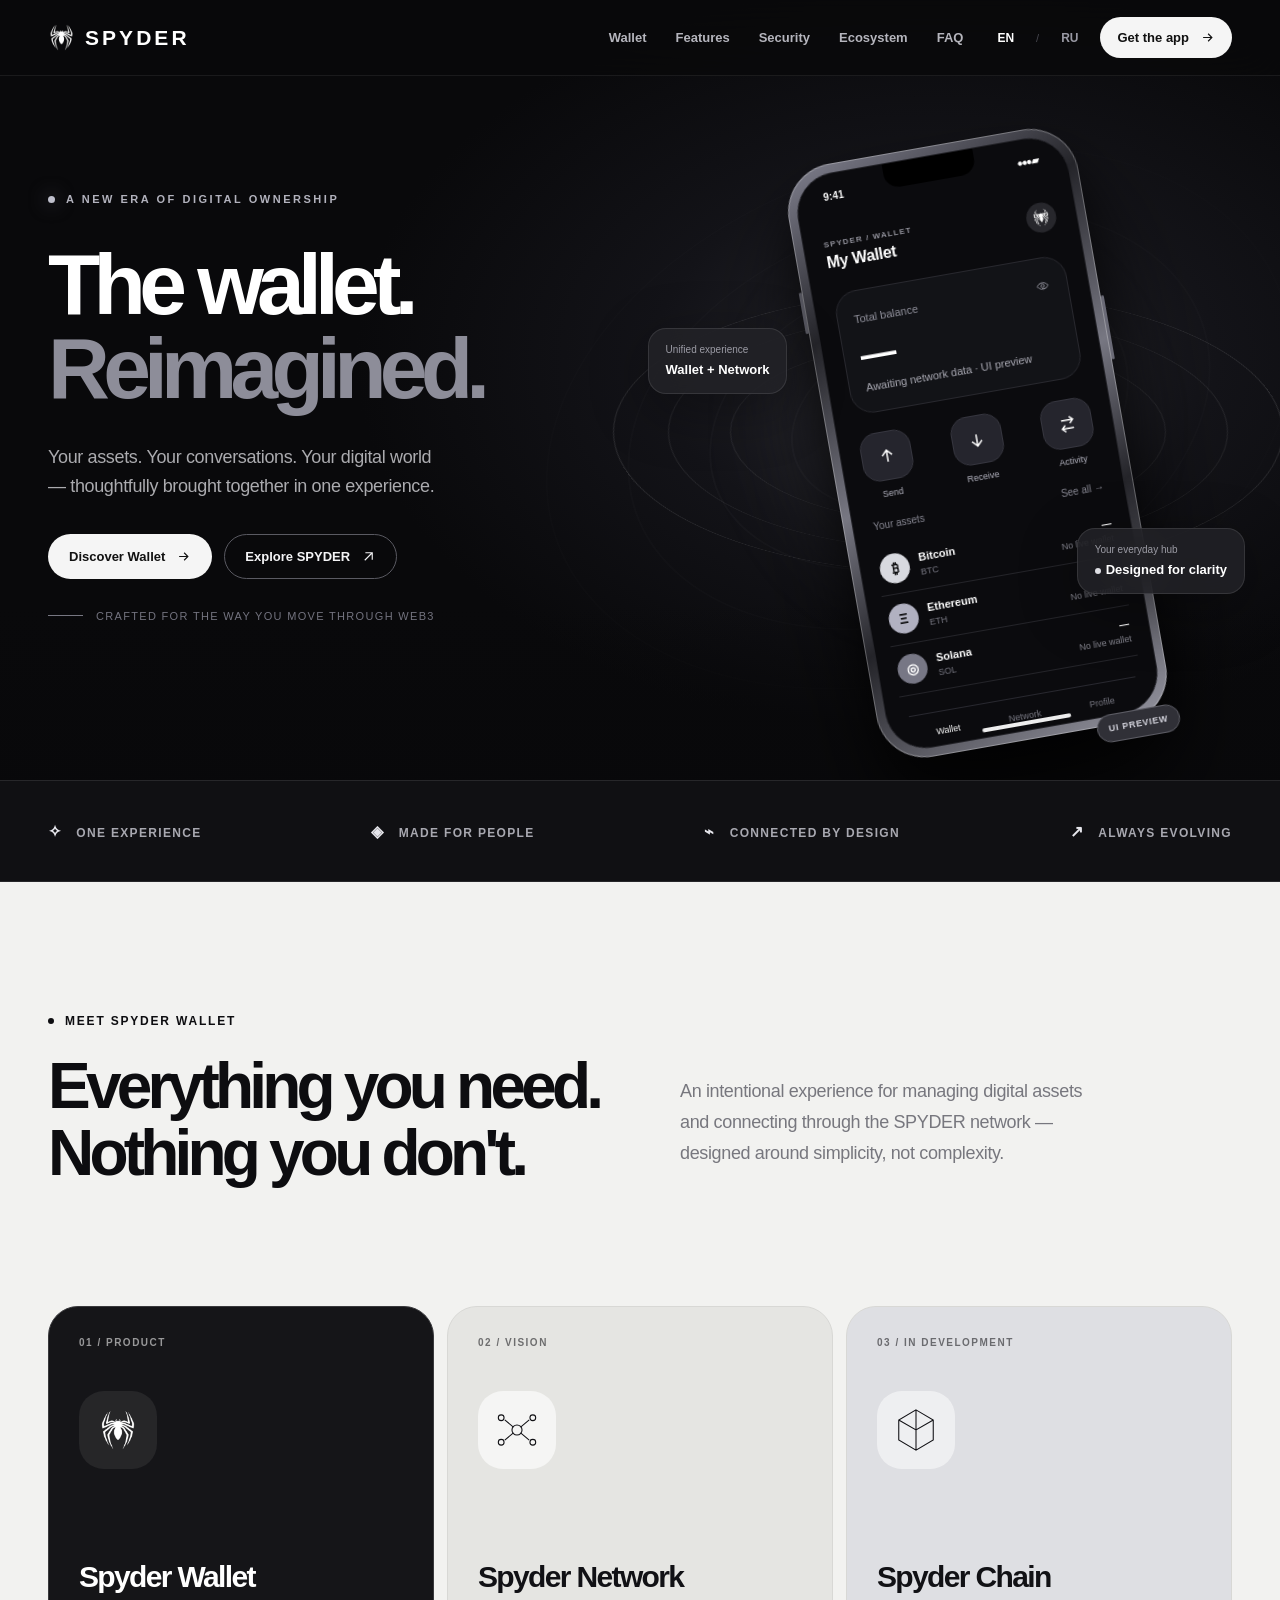
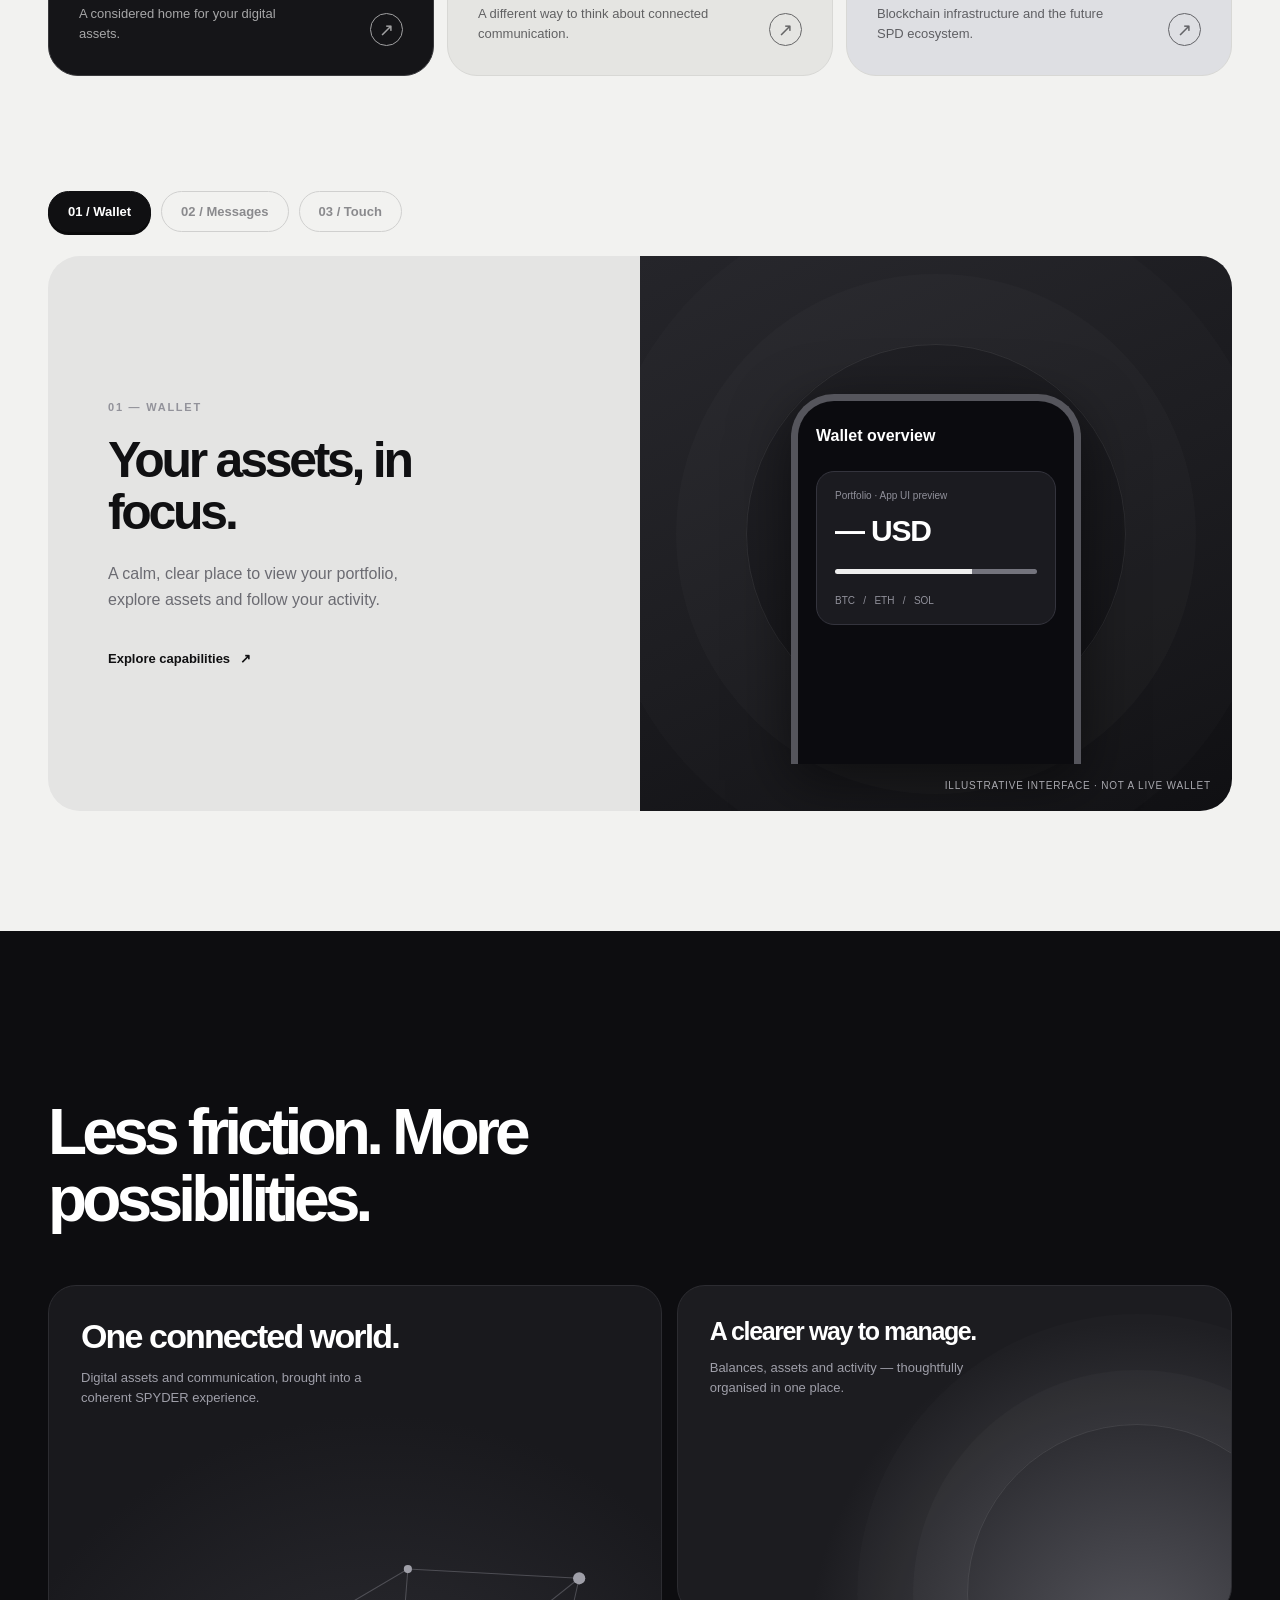
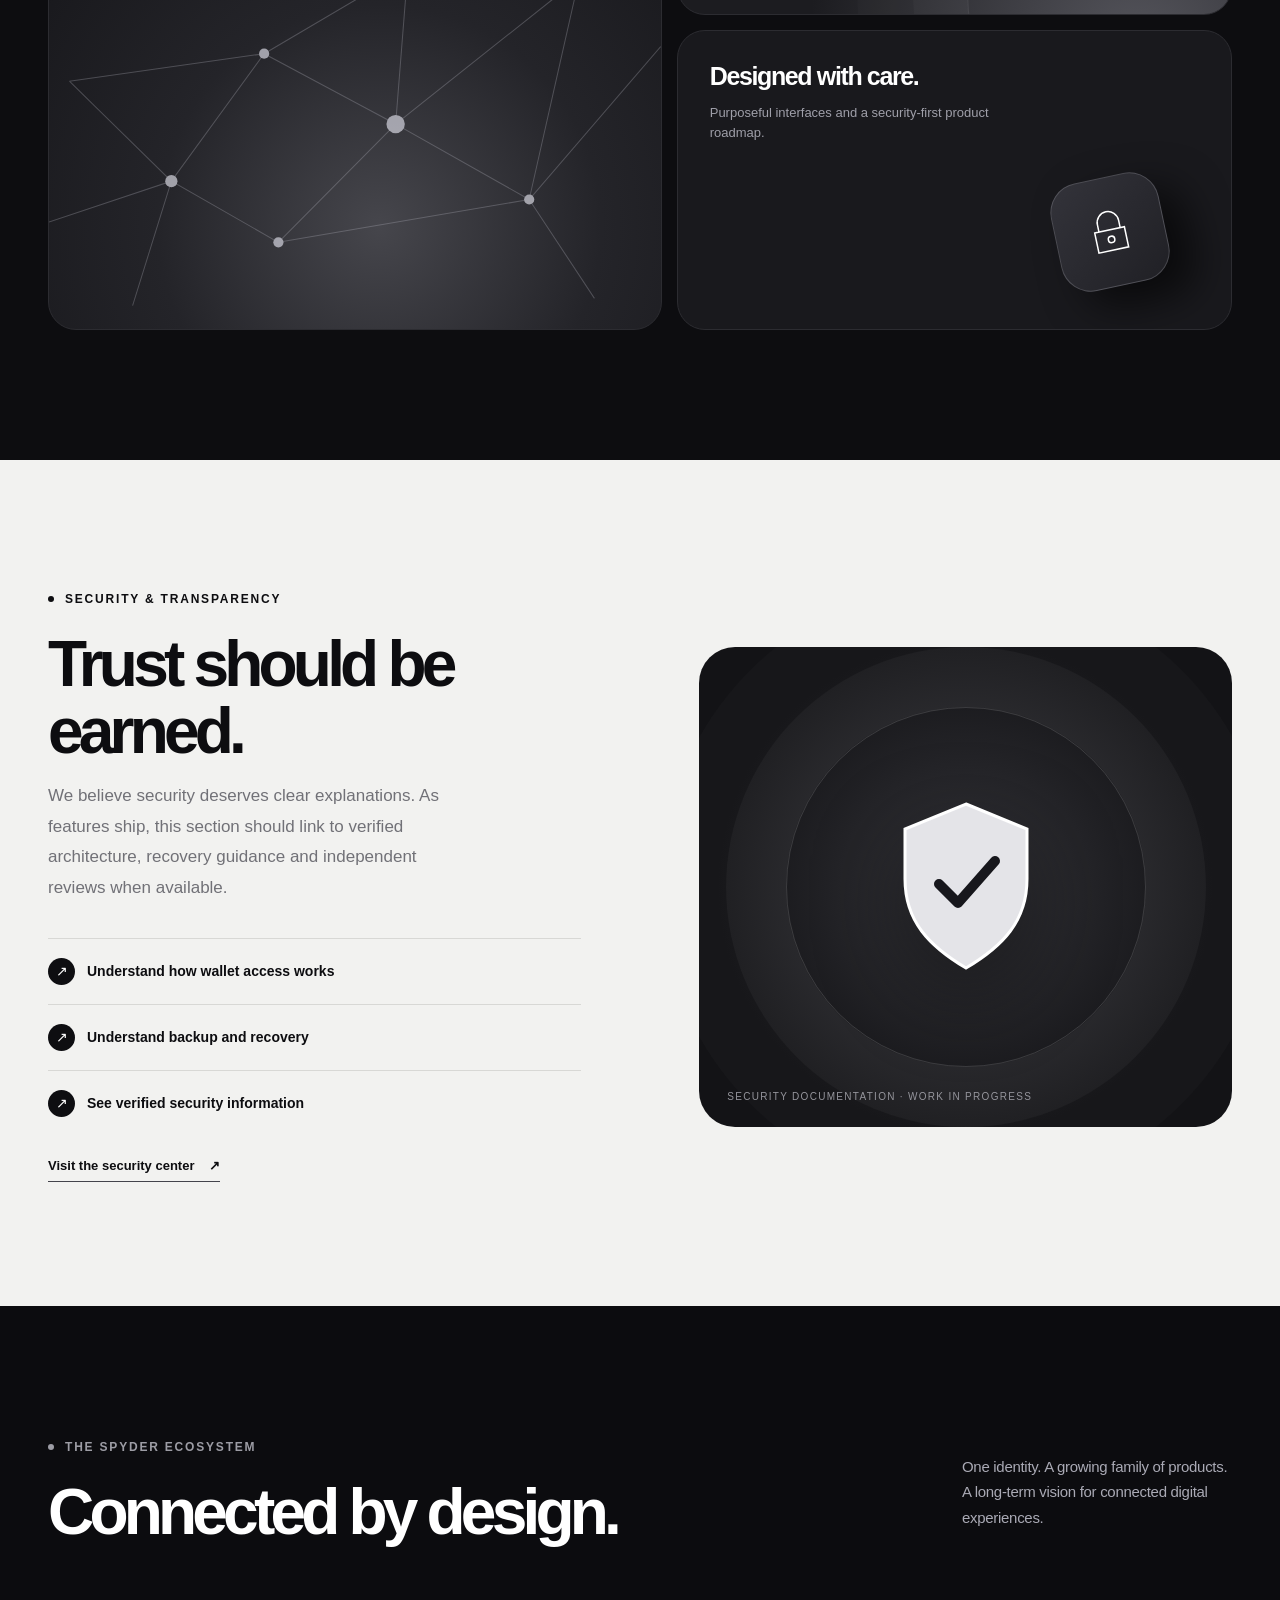
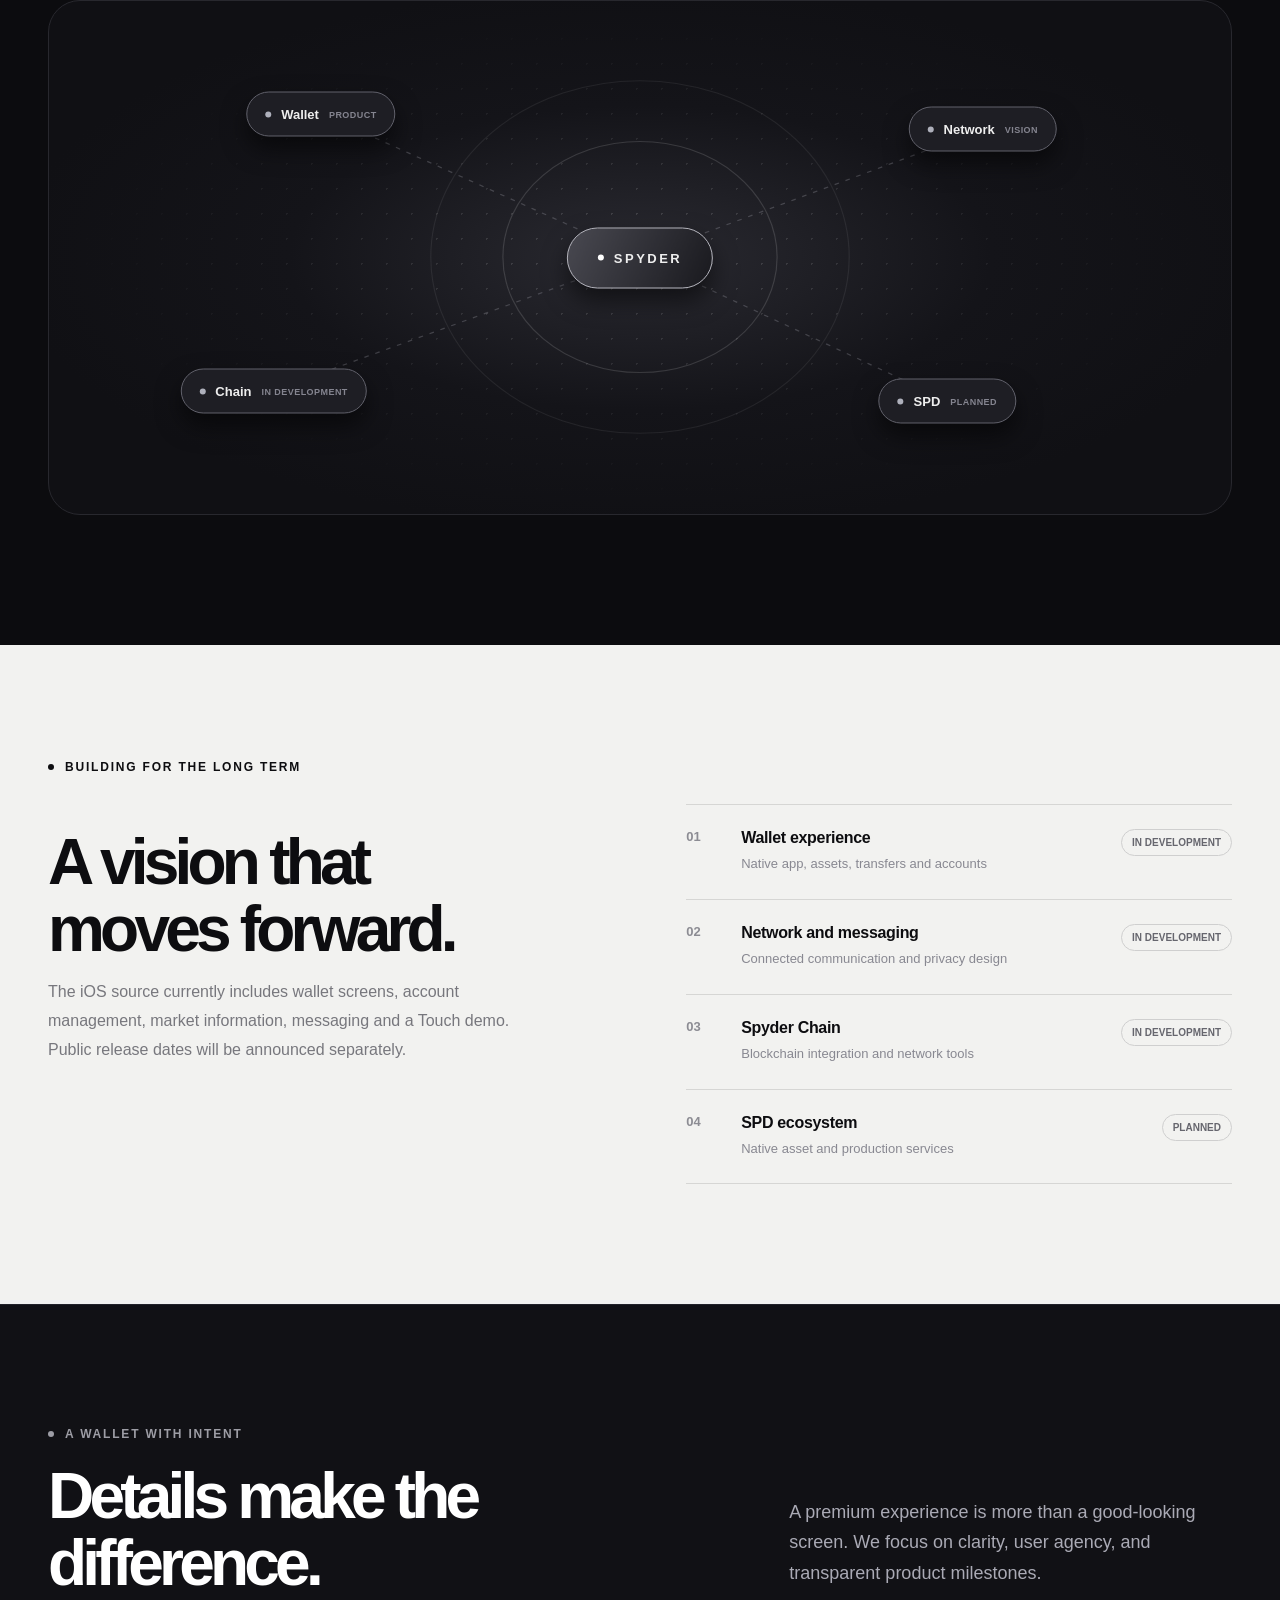
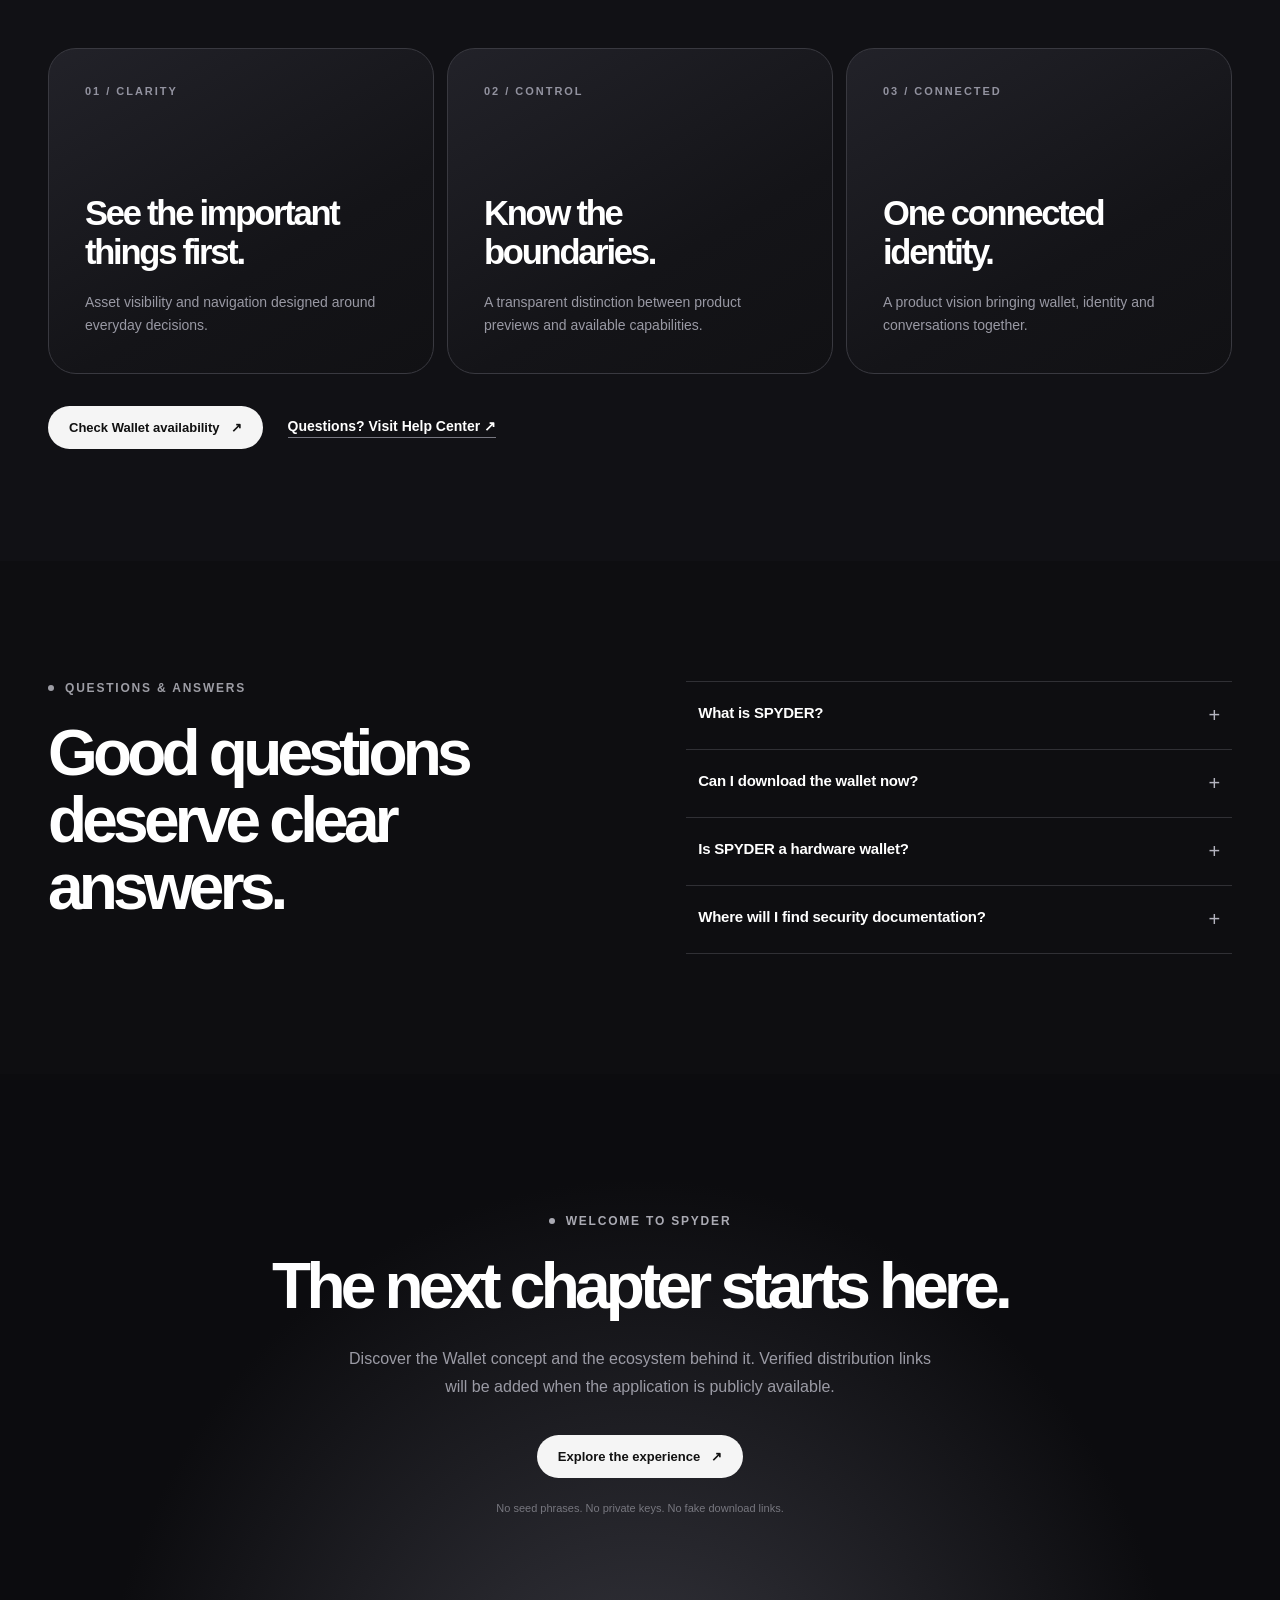
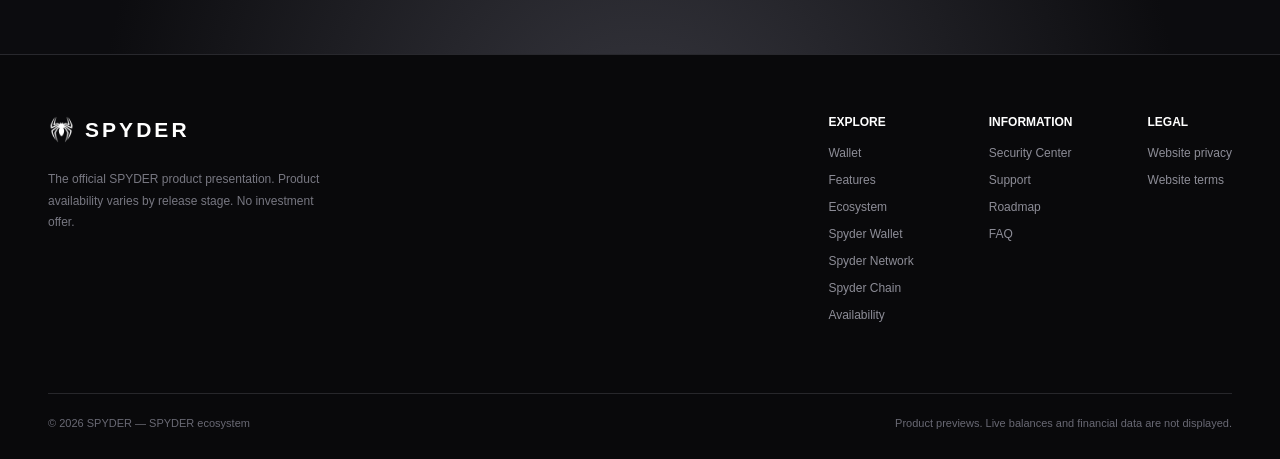
==== commit b9c36649: "deploy: apply SPYDER website ZIP update" ====
--- a/site/index.html
+++ b/site/index.html
@@ -21,10 +21,10 @@
 <a data-en="Ecosystem" data-ru="Экосистема" href="#ecosystem">Ecosystem</a>
 <a data-en="FAQ" data-ru="Вопросы" href="#faq">FAQ</a>
 </nav>
-<div class="nav-actions"><button aria-label="Switch to English" aria-pressed="true" class="lang active" id="en-btn" data-lang="en" type="button">EN</button><span class="lang-sep">/</span><button aria-label="Переключить на русский" aria-pressed="false" class="lang" id="ru-btn" data-lang="ru" type="button">RU</button><a class="pill pill-white desktop-cta" href="#get-app"><span data-en="Get the app" data-ru="Приложение">Get the app</span> <svg fill="none" stroke="currentColor" stroke-width="1.8" viewbox="0 0 24 24"><path d="M5 12h14m-6-6 6 6-6 6"></path></svg></a><button aria-expanded="false" aria-label="Open menu" class="hamburger" id="mobile-toggle" type="button"><svg fill="none" height="25" stroke="currentColor" stroke-width="1.8" viewbox="0 0 24 24" width="25"><path d="M3 7h18M3 17h18"></path></svg></button></div>
+<div class="nav-actions"><button aria-label="Switch to English" aria-pressed="true" class="lang active" id="en-btn" data-lang="en" type="button">EN</button><span class="lang-sep">/</span><button aria-label="Переключить на русский" aria-pressed="false" class="lang" id="ru-btn" data-lang="ru" type="button">RU</button><a class="pill pill-white desktop-cta" href="/download.html"><span data-en="Get the app" data-ru="Приложение">Get the app</span> <svg fill="none" stroke="currentColor" stroke-width="1.8" viewbox="0 0 24 24"><path d="M5 12h14m-6-6 6 6-6 6"></path></svg></a><button aria-expanded="false" aria-label="Open menu" class="hamburger" id="mobile-toggle" type="button"><svg fill="none" height="25" stroke="currentColor" stroke-width="1.8" viewbox="0 0 24 24" width="25"><path d="M3 7h18M3 17h18"></path></svg></button></div>
 </div>
 </header>
-<nav aria-label="Mobile navigation" class="mobile-menu" id="mobile-menu"><a data-en="Wallet" data-ru="Кошелёк" href="#wallet">Wallet</a><a data-en="Features" data-ru="Возможности" href="#features">Features</a><a data-en="Security" data-ru="Безопасность" href="#security">Security</a><a data-en="Ecosystem" data-ru="Экосистема" href="#ecosystem">Ecosystem</a><a data-en="FAQ" data-ru="Вопросы" href="#faq">FAQ</a><a data-en="Get the app" data-ru="Приложение" href="#get-app">Get the app</a><p class="mobile-desc" data-en="SPYDER product presentation. In-app previews are illustrative; no live balances are shown." data-ru="Сайт проекта SPYDER. Интерфейсы показаны для примера; реальные балансы не отображаются.">SPYDER product presentation. In-app previews are illustrative; no live balances are shown.</p></nav>
+<nav aria-label="Mobile navigation" class="mobile-menu" id="mobile-menu"><a data-en="Wallet" data-ru="Кошелёк" href="#wallet">Wallet</a><a data-en="Features" data-ru="Возможности" href="#features">Features</a><a data-en="Security" data-ru="Безопасность" href="#security">Security</a><a data-en="Ecosystem" data-ru="Экосистема" href="#ecosystem">Ecosystem</a><a data-en="FAQ" data-ru="Вопросы" href="#faq">FAQ</a><a data-en="Get the app" data-ru="Приложение" href="/download.html">Get the app</a><p class="mobile-desc" data-en="SPYDER product presentation. In-app previews are illustrative; no live balances are shown." data-ru="Сайт проекта SPYDER. Интерфейсы показаны для примера; реальные балансы не отображаются.">SPYDER product presentation. In-app previews are illustrative; no live balances are shown.</p></nav>
 <main>
 <section aria-labelledby="hero-title" class="hero section">
 <div class="container hero-inner">
@@ -64,10 +64,10 @@
 <section class="section section-light security" id="security"><div class="container security-grid"><div class="security-copy reveal"><div class="kicker" data-en="SECURITY &amp; TRANSPARENCY" data-ru="БЕЗОПАСНОСТЬ И ПРОЗРАЧНОСТЬ">SECURITY &amp; TRANSPARENCY</div><h2 class="section-h2" data-en="Trust should be earned." data-ru="Доверие нужно заслужить.">Trust should be earned.</h2><p data-en="We believe security deserves clear explanations. As features ship, this section should link to verified architecture, recovery guidance and independent reviews when available." data-ru="О безопасности нужно рассказывать понятно. По мере выпуска функций здесь появятся подтверждённая архитектура, инструкции по восстановлению и независимые проверки — когда они будут доступны.">We believe security deserves clear explanations. As features ship, this section should link to verified architecture, recovery guidance and independent reviews when available.</p><ul class="security-points"><li data-en="Understand how wallet access works" data-ru="Как работает доступ к кошельку">Understand how wallet access works</li><li data-en="Understand backup and recovery" data-ru="Резервное копирование и восстановление">Understand backup and recovery</li><li data-en="See verified security information" data-ru="Проверенная информация о безопасности">See verified security information</li></ul><a class="text-link" href="/security.html"><span data-en="Visit the security center" data-ru="Центр безопасности">Visit the security center</span><span aria-hidden="true">↗</span></a></div><div class="security-art reveal"><div class="ring"></div><svg aria-label="Stylized shield illustration" class="shield" fill="none" viewbox="0 0 150 180"><path d="M75 7 136 32v50c0 42-24 67-61 89C38 149 14 124 14 82V32L75 7Z" fill="#e4e4e8" stroke="#fff" stroke-width="3"></path><path d="m48 87 19 19 37-42" stroke="#17171c" stroke-linecap="round" stroke-linejoin="round" stroke-width="10"></path></svg><div class="security-caption" data-en="SECURITY DOCUMENTATION · WORK IN PROGRESS" data-ru="ДОКУМЕНТАЦИЯ ПО БЕЗОПАСНОСТИ · В РАБОТЕ">SECURITY DOCUMENTATION · WORK IN PROGRESS</div></div></div></section>
 <section class="section ecosystem dark" id="ecosystem"><div class="container"><div class="ecosystem-heading"><div class="reveal"><div class="kicker muted" data-en="THE SPYDER ECOSYSTEM" data-ru="ЭКОСИСТЕМА SPYDER">THE SPYDER ECOSYSTEM</div><h2 class="section-h2" data-en="Connected by design." data-ru="Связаны одной идеей.">Connected by design.</h2></div><p class="section-description reveal" data-en="One identity. A growing family of products. A long-term vision for connected digital experiences." data-ru="Один бренд. Несколько продуктов. Долгосрочная концепция единой цифровой среды.">One identity. A growing family of products. A long-term vision for connected digital experiences.</p></div><div class="network-map reveal"><svg aria-hidden="true" class="network-svg" preserveaspectratio="none" viewbox="0 0 1000 515"><line x1="500" x2="230" y1="257" y2="113"></line><line x1="500" x2="790" y1="257" y2="129"></line><line x1="500" x2="190" y1="257" y2="391"></line><line x1="500" x2="760" y1="257" y2="401"></line><circle cx="500" cy="257" fill="none" r="116" stroke="#ffffff23"></circle><circle cx="500" cy="257" fill="none" r="177" stroke="#ffffff12"></circle></svg><div class="network-node center nn-center">SPYDER</div><a class="network-node nn-wallet" href="/wallet.html" aria-label="Spyder Wallet product page">Wallet <small data-en="PRODUCT" data-ru="ПРОДУКТ">PRODUCT</small></a><a class="network-node nn-chat" href="/network.html" aria-label="Spyder Network product page">Network <small data-en="VISION" data-ru="КОНЦЕПТ">VISION</small></a><a class="network-node nn-chain" href="/chain.html" aria-label="Spyder Chain product page">Chain <small data-en="IN DEVELOPMENT" data-ru="В РАЗРАБОТКЕ">IN DEVELOPMENT</small></a><a class="network-node nn-spd" href="/chain.html#spd" aria-label="SPD product overview">SPD <small data-en="PLANNED" data-ru="ПЛАНИРУЕТСЯ">PLANNED</small></a></div></div></section>
 <section class="section section-light roadmap" id="roadmap"><div class="container"><div class="kicker reveal" data-en="BUILDING FOR THE LONG TERM" data-ru="РАЗВИТИЕ НА ДОЛГУЮ ПЕРСПЕКТИВУ">BUILDING FOR THE LONG TERM</div><div class="roadmap-row"><div class="reveal"><h2 class="section-h2" data-en="A vision that moves forward." data-ru="Развиваемся шаг за шагом.">A vision that moves forward.</h2><p class="roadmap-copy" data-en="The iOS source currently includes wallet screens, account management, market information, messaging and a Touch demo. Public release dates will be announced separately." data-ru="В исходниках iOS уже есть кошелёк, аккаунты, рыночная информация, сообщения и демонстрация Touch. Даты публичного запуска будут объявлены отдельно.">The iOS source currently includes wallet screens, account management, market information, messaging and a Touch demo. Public release dates will be announced separately.</p></div><div class="steps reveal"><div class="step"><span class="step-no">01</span><div class="step-main"><b data-en="Wallet experience" data-ru="Интерфейс кошелька">Wallet experience</b><span data-en="Native app, assets, transfers and accounts" data-ru="Нативное приложение, активы, переводы и аккаунты">Native app, assets, transfers and accounts</span></div><span class="step-tag" data-en="IN DEVELOPMENT" data-ru="В РАЗРАБОТКЕ">IN DEVELOPMENT</span></div><div class="step"><span class="step-no">02</span><div class="step-main"><b data-en="Network and messaging" data-ru="Сеть и сообщения">Network and messaging</b><span data-en="Connected communication and privacy design" data-ru="Связанное общение и архитектура приватности">Connected communication and privacy design</span></div><span class="step-tag" data-en="IN DEVELOPMENT" data-ru="В РАЗРАБОТКЕ">IN DEVELOPMENT</span></div><div class="step"><span class="step-no">03</span><div class="step-main"><b data-en="Spyder Chain" data-ru="Spyder Chain">Spyder Chain</b><span data-en="Blockchain integration and network tools" data-ru="Интеграция блокчейна и сетевые инструменты">Blockchain integration and network tools</span></div><span class="step-tag" data-en="IN DEVELOPMENT" data-ru="В РАЗРАБОТКЕ">IN DEVELOPMENT</span></div><div class="step"><span class="step-no">04</span><div class="step-main"><b data-en="SPD ecosystem" data-ru="Экосистема SPD">SPD ecosystem</b><span data-en="Native asset and production services" data-ru="Нативный актив и рабочие сервисы">Native asset and production services</span></div><span class="step-tag" data-en="PLANNED" data-ru="ПЛАН">PLANNED</span></div></div></div></div></section>
-<section class="section faq dark" id="faq"><div class="container faq-grid"><div class="reveal"><div class="kicker muted" data-en="QUESTIONS &amp; ANSWERS" data-ru="ВОПРОСЫ И ОТВЕТЫ">QUESTIONS &amp; ANSWERS</div><h2 class="section-h2" data-en="Good questions deserve clear answers." data-ru="На важные вопросы — понятные ответы.">Good questions deserve clear answers.</h2></div><div class="reveal"><details><summary data-en="What is SPYDER?" data-ru="Что такое SPYDER?">What is SPYDER?</summary><p data-en="SPYDER is an evolving digital product ecosystem centered on Spyder Wallet, with related communication and blockchain initiatives." data-ru="SPYDER — развивающаяся экосистема цифровых продуктов, в центре которой Spyder Wallet, а также проекты в сфере коммуникаций и блокчейна.">SPYDER is an evolving digital product ecosystem centered on Spyder Wallet, with related communication and blockchain initiatives.</p></details><details><summary data-en="Can I download the wallet now?" data-ru="Можно ли уже скачать Wallet?">Can I download the wallet now?</summary><p data-en="Verified App Store, TestFlight and Android links will appear here when public availability is confirmed. This preview does not imply a public release." data-ru="Подтверждённые ссылки App Store, TestFlight и Android появятся после проверки доступности. Этот прототип не означает публичный релиз.">Verified App Store, TestFlight and Android links will appear here when public availability is confirmed. This preview does not imply a public release.</p></details><details><summary data-en="Is SPYDER a hardware wallet?" data-ru="SPYDER — аппаратный кошелёк?">Is SPYDER a hardware wallet?</summary><p data-en="Spyder Wallet is a mobile software wallet. No SPYDER hardware device has been announced." data-ru="Spyder Wallet — программный мобильный кошелёк. Аппаратное устройство SPYDER пока не анонсировано.">Spyder Wallet is a mobile software wallet. No SPYDER hardware device has been announced.</p></details><details><summary data-en="Where will I find security documentation?" data-ru="Где будет документация по безопасности?">Where will I find security documentation?</summary><p data-en="The published Security section will link to verified technical details, access and recovery guides, and available third-party findings." data-ru="Опубликованный раздел Security будет содержать проверенные технические сведения, инструкции по доступу и восстановлению и результаты внешних проверок, если они есть.">The published Security section will link to verified technical details, access and recovery guides, and available third-party findings.</p></details></div></div></section>
-<section class="section final-cta" id="get-app"><div class="container reveal"><div class="kicker" data-en="WELCOME TO SPYDER" data-ru="ДОБРО ПОЖАЛОВАТЬ В SPYDER" style="justify-content:center;color:#aaaab3">WELCOME TO SPYDER</div><h2 class="section-h2" data-en="The next chapter starts here." data-ru="Всё только начинается.">The next chapter starts here.</h2><p data-en="Discover the Wallet concept and the ecosystem behind it. Verified distribution links will be added when the application is publicly available." data-ru="Познакомьтесь с концепцией Wallet и всей экосистемой. Проверенные ссылки на установку появятся, когда приложение станет публично доступно.">Discover the Wallet concept and the ecosystem behind it. Verified distribution links will be added when the application is publicly available.</p><a class="pill pill-white" href="/wallet.html"><span data-en="Explore the experience" data-ru="Изучить возможности">Explore the experience</span> ↗</a><span class="small-note" data-en="No seed phrases. No private keys. No fake download links." data-ru="Никаких seed-фраз, приватных ключей или несуществующих ссылок.">No seed phrases. No private keys. No fake download links.</span></div></section>
+<section class="principles section" id="principles"><div class="container"><div class="principles-intro"><div><div class="kicker muted"><span data-en="A WALLET WITH INTENT" data-ru="ПРОДУМАННЫЙ КОШЕЛЁК">A WALLET WITH INTENT</span></div><h2 class="section-h2" data-en="Details make the difference." data-ru="Каждая деталь имеет значение.">Details make the difference.</h2></div><p><span data-en="A premium experience is more than a good-looking screen. We focus on clarity, user agency, and transparent product milestones." data-ru="Премиальный продукт — это не только красивый интерфейс. В основе SPYDER — понятность, контроль пользователя и открытая информация о разработке.">A premium experience is more than a good-looking screen. We focus on clarity, user agency, and transparent product milestones.</span></p></div><div class="principles-cards"><article><span>01 / CLARITY</span><h3 data-en="See the important things first." data-ru="Главное — на первом экране.">See the important things first.</h3><p><span data-en="Asset visibility and navigation designed around everyday decisions." data-ru="Просмотр активов и навигация для повседневных задач.">Asset visibility and navigation designed around everyday decisions.</span></p></article><article><span>02 / CONTROL</span><h3 data-en="Know the boundaries." data-ru="Понимайте границы продукта.">Know the boundaries.</h3><p><span data-en="A transparent distinction between product previews and available capabilities." data-ru="Чёткое разделение демонстрационных и уже доступных функций.">A transparent distinction between product previews and available capabilities.</span></p></article><article><span>03 / CONNECTED</span><h3 data-en="One connected identity." data-ru="Одна связанная экосистема.">One connected identity.</h3><p><span data-en="A product vision bringing wallet, identity and conversations together." data-ru="Общая концепция, объединяющая кошелёк, личности и общение.">A product vision bringing wallet, identity and conversations together.</span></p></article></div><div class="principles-footer"><a href="/download.html" class="pill pill-white"><span data-en="Check Wallet availability" data-ru="Проверить доступность">Check Wallet availability</span> <span aria-hidden="true">↗</span></a><a href="/support.html" class="underlined-link"><span data-en="Questions? Visit Help Center" data-ru="Есть вопросы? Центр помощи">Questions? Visit Help Center</span> ↗</a></div></div></section><section class="section faq dark" id="faq"><div class="container faq-grid"><div class="reveal"><div class="kicker muted" data-en="QUESTIONS &amp; ANSWERS" data-ru="ВОПРОСЫ И ОТВЕТЫ">QUESTIONS &amp; ANSWERS</div><h2 class="section-h2" data-en="Good questions deserve clear answers." data-ru="На важные вопросы — понятные ответы.">Good questions deserve clear answers.</h2></div><div class="reveal"><details><summary data-en="What is SPYDER?" data-ru="Что такое SPYDER?">What is SPYDER?</summary><p data-en="SPYDER is an evolving digital product ecosystem centered on Spyder Wallet, with related communication and blockchain initiatives." data-ru="SPYDER — развивающаяся экосистема цифровых продуктов, в центре которой Spyder Wallet, а также проекты в сфере коммуникаций и блокчейна.">SPYDER is an evolving digital product ecosystem centered on Spyder Wallet, with related communication and blockchain initiatives.</p></details><details><summary data-en="Can I download the wallet now?" data-ru="Можно ли уже скачать Wallet?">Can I download the wallet now?</summary><p data-en="Verified App Store, TestFlight and Android links will appear here when public availability is confirmed. This preview does not imply a public release." data-ru="Подтверждённые ссылки App Store, TestFlight и Android появятся после проверки доступности. Этот прототип не означает публичный релиз.">Verified App Store, TestFlight and Android links will appear here when public availability is confirmed. This preview does not imply a public release.</p></details><details><summary data-en="Is SPYDER a hardware wallet?" data-ru="SPYDER — аппаратный кошелёк?">Is SPYDER a hardware wallet?</summary><p data-en="Spyder Wallet is a mobile software wallet. No SPYDER hardware device has been announced." data-ru="Spyder Wallet — программный мобильный кошелёк. Аппаратное устройство SPYDER пока не анонсировано.">Spyder Wallet is a mobile software wallet. No SPYDER hardware device has been announced.</p></details><details><summary data-en="Where will I find security documentation?" data-ru="Где будет документация по безопасности?">Where will I find security documentation?</summary><p data-en="The published Security section will link to verified technical details, access and recovery guides, and available third-party findings." data-ru="Опубликованный раздел Security будет содержать проверенные технические сведения, инструкции по доступу и восстановлению и результаты внешних проверок, если они есть.">The published Security section will link to verified technical details, access and recovery guides, and available third-party findings.</p></details></div></div></section>
+<section class="section final-cta" id="get-app"><div class="container reveal"><div class="kicker" data-en="WELCOME TO SPYDER" data-ru="ДОБРО ПОЖАЛОВАТЬ В SPYDER" style="justify-content:center;color:#aaaab3">WELCOME TO SPYDER</div><h2 class="section-h2" data-en="The next chapter starts here." data-ru="Всё только начинается.">The next chapter starts here.</h2><p data-en="Discover the Wallet concept and the ecosystem behind it. Verified distribution links will be added when the application is publicly available." data-ru="Познакомьтесь с концепцией Wallet и всей экосистемой. Проверенные ссылки на установку появятся, когда приложение станет публично доступно.">Discover the Wallet concept and the ecosystem behind it. Verified distribution links will be added when the application is publicly available.</p><a class="pill pill-white" href="/download.html"><span data-en="Explore the experience" data-ru="Изучить возможности">Explore the experience</span> ↗</a><span class="small-note" data-en="No seed phrases. No private keys. No fake download links." data-ru="Никаких seed-фраз, приватных ключей или несуществующих ссылок.">No seed phrases. No private keys. No fake download links.</span></div></section>
 </main>
-<footer><div class="container"><div class="footer-top"><div><a class="brand" href="#top"><span aria-hidden="true" class="brand-mark"><img alt="" decoding="async" height="30" src="assets/spyder-symbol-white.png" width="27"/></span> SPYDER</a><p class="footer-sub" data-en="The official SPYDER product presentation. Product availability varies by release stage. No investment offer." data-ru="Официальная презентация SPYDER. Доступность функций зависит от этапа разработки. Не является инвестиционным предложением.">The official SPYDER product presentation. Product availability varies by release stage. No investment offer.</p></div><div class="footer-links"><div><b data-en="EXPLORE" data-ru="РАЗДЕЛЫ">EXPLORE</b><a href="#wallet">Wallet</a><a data-en="Features" data-ru="Возможности" href="#features">Features</a><a href="#ecosystem">Ecosystem</a><a href="/wallet.html">Spyder Wallet</a><a href="/network.html">Spyder Network</a><a href="/chain.html">Spyder Chain</a></div><div><b data-en="INFORMATION" data-ru="ИНФОРМАЦИЯ">INFORMATION</b><a href="/security.html">Security Center</a><a href="#roadmap">Roadmap</a><a href="#faq">FAQ</a></div><div><b data-en="LEGAL" data-ru="ДОКУМЕНТЫ">LEGAL</b><a data-en="Website privacy" data-ru="Конфиденциальность" href="/privacy.html">Website privacy</a><a data-en="Website terms" data-ru="Условия сайта" href="/terms.html">Website terms</a></div></div></div><div class="footer-bottom"><span>© <span id="year"></span> SPYDER — <span data-en="SPYDER ecosystem" data-ru="Экосистема SPYDER">SPYDER ecosystem</span></span><span data-en="Product previews. Live balances and financial data are not displayed." data-ru="Превью продукта. Реальные балансы и финансовые данные не отображаются.">Product previews. Live balances and financial data are not displayed.</span></div></div></footer>
+<footer><div class="container"><div class="footer-top"><div><a class="brand" href="#top"><span aria-hidden="true" class="brand-mark"><img alt="" decoding="async" height="30" src="assets/spyder-symbol-white.png" width="27"/></span> SPYDER</a><p class="footer-sub" data-en="The official SPYDER product presentation. Product availability varies by release stage. No investment offer." data-ru="Официальная презентация SPYDER. Доступность функций зависит от этапа разработки. Не является инвестиционным предложением.">The official SPYDER product presentation. Product availability varies by release stage. No investment offer.</p></div><div class="footer-links"><div><b data-en="EXPLORE" data-ru="РАЗДЕЛЫ">EXPLORE</b><a href="#wallet">Wallet</a><a data-en="Features" data-ru="Возможности" href="#features">Features</a><a href="#ecosystem">Ecosystem</a><a href="/wallet.html">Spyder Wallet</a><a href="/network.html">Spyder Network</a><a href="/chain.html">Spyder Chain</a><a href="/download.html" data-en="Availability" data-ru="Доступность">Availability</a></div><div><b data-en="INFORMATION" data-ru="ИНФОРМАЦИЯ">INFORMATION</b><a href="/security.html">Security Center</a><a href="/support.html" data-en="Support" data-ru="Поддержка">Support</a><a href="#roadmap">Roadmap</a><a href="#faq">FAQ</a></div><div><b data-en="LEGAL" data-ru="ДОКУМЕНТЫ">LEGAL</b><a data-en="Website privacy" data-ru="Конфиденциальность" href="/privacy.html">Website privacy</a><a data-en="Website terms" data-ru="Условия сайта" href="/terms.html">Website terms</a></div></div></div><div class="footer-bottom"><span>© <span id="year"></span> SPYDER — <span data-en="SPYDER ecosystem" data-ru="Экосистема SPYDER">SPYDER ecosystem</span></span><span data-en="Product previews. Live balances and financial data are not displayed." data-ru="Превью продукта. Реальные балансы и финансовые данные не отображаются.">Product previews. Live balances and financial data are not displayed.</span></div></div></footer>
 
 
 <script defer="" src="assets/app.js"></script></body>
--- a/site/assets/styles.css
+++ b/site/assets/styles.css
@@ -151,3 +151,62 @@
 @media(max-width:800px){.product-paths{padding-bottom:80px}.path-grid{grid-template-columns:repeat(2,minmax(0,1fr))}.path-card:last-child{grid-column:1/-1;min-height:265px}.path-card:last-child .path-icon{margin-top:10px}.sub-hero{padding-top:67px;min-height:0}.sub-hero-grid{display:flex;flex-direction:column;gap:0;min-height:0}.sub-hero-copy{width:100%;padding:88px 0 35px}.sub-title{font-size:clamp(57px,10vw,83px)}.sub-visual{width:100%;height:510px}.detail-section{padding:85px 0}.detail-section-heading{display:block}.detail-section-heading .section-description{margin:25px 0 0}.detail-card-grid{grid-template-columns:1fr 1fr}.detail-card:last-child{grid-column:span 2;min-height:245px}.highlight-grid,.spd-grid{grid-template-columns:1fr;gap:45px}.spd-section{padding:90px 0}.highlight-device{max-width:590px;width:100%}.detail-highlight{padding:90px 0}.sub-closing{padding:90px 0}}
 @media(max-width:540px){.scroll-progress{height:2px}.path-grid{display:flex;flex-direction:column}.path-card,.path-card:last-child{min-height:260px;padding:26px}.path-icon{margin-top:22px;width:57px;height:57px;border-radius:19px}.path-icon img{width:30px;height:34px}.path-icon svg{width:36px;height:36px}.path-title{font-size:26px;margin-top:20px}.path-card:last-child .path-icon{margin-top:22px}.path-caption{max-width:260px}.product-paths{padding-bottom:70px}.sub-hero{padding-top:64px}.sub-hero-copy{padding:75px 0 25px}.sub-title{font-size:clamp(51px,13vw,70px)}.sub-description{font-size:15px}.sub-status{font-size:9px;line-height:1.6}.sub-visual{height:465px}.detail-phone{transform:rotate(-9deg) scale(.84)}.detail-orbit{width:390px;height:390px}.detail-orbit.two{width:300px;height:300px}.detail-section{padding:75px 0}.detail-card-grid{grid-template-columns:1fr}.detail-card,.detail-card:last-child{grid-column:auto;min-height:215px;padding:26px}.detail-card h3{font-size:26px;margin-top:35px}.detail-highlight{padding:75px 0}.highlight-device{height:275px;padding:28px}.chain-cube{width:200px;height:200px}.chain-loop{width:360px;height:360px}.chain-loop.loop-2{width:290px;height:290px}.coordinate-2{right:5px;top:95px}.coordinate-3{bottom:40px}.spd-disc{height:250px;width:250px;border-width:10px}.spd-disc div{height:199px;width:199px;font-size:60px}.spd-section{padding:75px 0}.safety-rings{width:310px;height:310px}.safety-ring{width:290px;height:290px}.safety-ring.two{width:210px;height:210px}.safety-rings svg{width:135px;height:180px}.security-reminder{padding:65px 0}.security-reminder-inner{padding:35px 26px}.security-reminder p{font-size:14px}.sub-closing{padding:78px 0}.sub-footer{padding-top:55px}}
 @media(prefers-reduced-motion:reduce){.hero-orbit,.hero .float-label,.network-preview circle{animation:none!important}.hero-art .phone{translate:0 0!important}}
+
+/* v3 — premium download/assistance experience, progressive product storytelling */
+.principles{background:#111115;color:white;padding:122px 0 112px;border-top:1px solid #222229}
+.principles-intro{display:grid;grid-template-columns:1.1fr .72fr;align-items:end;gap:65px;margin-bottom:52px}
+.principles-intro .section-h2{max-width:760px;margin-top:22px}
+.principles-intro>p{font-size:18px;color:#aaaab5;line-height:1.7;max-width:465px;margin:0 0 8px}
+.principles-cards{display:grid;grid-template-columns:repeat(3,minmax(0,1fr));gap:13px}
+.principles-cards article{padding:36px;min-height:326px;display:flex;flex-direction:column;background:linear-gradient(150deg,#222229 0%,#141418 62%,#111114 100%);border:1px solid #393940;border-radius:28px;transition:transform .3s var(--ease),border-color .3s}
+.principles-cards article:hover{transform:translateY(-5px);border-color:#777782}
+.principles-cards article>span{font-size:11px;letter-spacing:.18em;color:#9393a0;font-weight:740}
+.principles-cards h3{font-size:clamp(26px,2.7vw,40px);letter-spacing:-.065em;line-height:1.12;font-weight:690;margin:auto 0 20px;max-width:360px}
+.principles-cards p{color:#9999a4;line-height:1.65;font-size:14px;margin:0;max-width:340px}
+.principles-footer{display:flex;align-items:center;gap:25px;margin-top:32px;flex-wrap:wrap}
+.underlined-link{font-size:14px;font-weight:650;border-bottom:1px solid #777781;padding-bottom:3px}
+.underlined-link:hover{border-color:#fff}
+.release-hero{padding-top:78px;min-height:735px;background:radial-gradient(ellipse at 75% 60%,#262630 0%,#101014 38%,#08080a 75%);overflow:hidden}
+.release-hero-grid{display:grid;grid-template-columns:1fr 1fr;align-items:center;min-height:645px;gap:55px}
+.release-hero-copy{position:relative;z-index:3;padding:85px 0}
+.release-title,.support-title{font-size:clamp(56px,7vw,109px);letter-spacing:-.083em;line-height:.99;max-width:740px;font-weight:695;margin:28px 0}
+.release-lead{font-size:clamp(15px,1.65vw,20px);line-height:1.63;color:#b4b4bd;max-width:555px;margin:0 0 29px}
+.release-stamp{display:flex;align-items:center;gap:11px;letter-spacing:.14em;font-size:11px;font-weight:730;color:#bfbfca;line-height:1.5;margin:8px 0 34px}
+.stamp-dot{height:9px;width:9px;flex-shrink:0;background:#e9c983;border-radius:50%;box-shadow:0 0 0 5px #e9c98316}
+.release-art{position:relative;height:600px;display:grid;place-items:center;isolation:isolate}
+.release-art-halo{position:absolute;width:490px;height:490px;border-radius:50%;border:1px solid #ffffff28;box-shadow:0 0 0 45px #ffffff07,0 0 0 105px #ffffff04;transform:rotate(-18deg) scaleY(.75)}
+.release-art-frame{width:275px;height:555px;border:9px solid #66666e;border-left-color:#27272e;border-right-color:#9999a4;box-shadow:25px 45px 85px #000c,inset 0 0 0 1px #44444b;position:relative;border-radius:50px;display:flex;flex-direction:column;align-items:center;justify-content:center;gap:17px;background:radial-gradient(ellipse at 50% 40%,#272732,#0b0b0f 70%);transform:rotate(11deg)}
+.release-art-frame img{object-fit:contain;filter:drop-shadow(0 10px 25px #ffffff21)}
+.release-art-frame strong{font-size:28px;letter-spacing:.18em}
+.release-art-frame small{font-size:10px;letter-spacing:.28em;color:#9999a6}
+.release-art-lines{display:flex;gap:6px;margin-top:30px}.release-art-lines i{width:26px;height:2px;background:#a9a9b4;opacity:.6}
+.art-float{position:absolute;background:#24242aeb;border:1px solid #47474c;box-shadow:0 14px 35px #0008;border-radius:15px;padding:16px 19px;letter-spacing:.11em;color:#d3d3dd;font-size:10px;font-weight:720}
+.art-float.a1{top:145px;left:0}.art-float.a2{right:0;bottom:100px}
+.release-platforms{padding:120px 0 130px}.release-platforms .section-h2{margin:26px 0 12px}.release-section-note{max-width:620px;margin:0 0 45px!important}
+.platform-grid{display:grid;grid-template-columns:repeat(2,minmax(0,1fr));gap:15px}
+.platform-card{background:#e8e8e6;border:1px solid #d5d5d2;border-radius:32px;min-height:345px;padding:40px;display:flex;flex-direction:column;align-items:flex-start}
+.platform-icon{font-size:49px;line-height:1.1;font-weight:600}.android-icon{font-size:66px;line-height:.78;transform:rotate(14deg)}
+.platform-text{margin-top:32px}.platform-text h3{font-size:34px;line-height:1.1;letter-spacing:-.06em;margin:0 0 13px}.platform-text p{font-size:14px;line-height:1.6;color:#71717b;margin:0;max-width:420px}
+.platform-state{display:inline-flex;margin:22px 0;color:#6d6d77;font-weight:760;letter-spacing:.09em;font-size:10px}
+.platform-link{border-bottom:1px solid #7e7e87;font-size:14px;font-weight:730;margin-top:auto;padding-bottom:4px}
+.verification-section{padding:130px 0;background:#111114}.verification-grid{display:grid;grid-template-columns:1fr 1fr;gap:100px;align-items:center}.verification-grid .section-h2{margin:22px 0}.verification-grid .pill{margin-top:20px}
+.verification-list{display:flex;flex-direction:column}.verification-list>div{display:grid;grid-template-columns:60px 1fr;gap:25px;padding:29px 0;border-bottom:1px solid #404047;align-items:start}.verification-list>div:first-child{border-top:1px solid #404047}.verification-list b{font-size:14px;color:#a0a0ad}.verification-list span{font-size:17px;line-height:1.5;color:#e4e4e9}
+.support-hero{padding:190px 0 110px;background:radial-gradient(ellipse at 90% 45%,#30303a,#101014 45%,#09090b)}
+.support-hero .container{max-width:990px}.support-title{max-width:930px}.support-hero .release-lead{max-width:750px}
+.support-search-form{max-width:850px;margin-top:45px}.search-label{display:block;color:#b9b9c1;font-size:12px;font-weight:680;margin-bottom:14px;letter-spacing:.04em}
+.support-search-wrap{position:relative;display:flex;align-items:center}.search-symbol{position:absolute;left:23px;color:#9898a3;font-size:30px;pointer-events:none}
+.support-search{background:#f0f0ee;color:#18181c;border:1px solid transparent;border-radius:20px;padding:22px 55px 22px 64px;min-height:70px;font:inherit;font-size:18px;width:100%;outline:0;transition:box-shadow .2s,border-color .2s}
+.support-search:focus{box-shadow:0 0 0 4px #8a8aff40;border-color:#a5a5c5}.support-search::placeholder{color:#7a7a83}
+.search-clear{position:absolute;right:19px;background:#d7d7db;border:0;width:34px;height:34px;border-radius:50%;font-size:23px;color:#33333a;display:grid;place-items:center}.search-clear[hidden]{display:none}
+.support-content{padding:115px 0 135px}.support-grid{display:grid;grid-template-columns:280px 1fr;gap:95px;align-items:start}
+.support-grid aside{position:sticky;top:120px;display:flex;flex-direction:column;align-items:stretch;gap:0}.support-grid aside>.kicker{margin-bottom:22px}
+.support-grid aside>a{padding:17px 0;border-bottom:1px solid #d4d4d1;font-size:14px;font-weight:650;display:flex;justify-content:space-between;gap:20px}
+.support-grid aside>a:hover{color:#55555d}.support-safety{margin-top:40px;border-radius:22px;background:#111115;color:white;padding:24px}.support-safety b{font-size:12px;letter-spacing:.05em}.support-safety p{font-size:13px;line-height:1.65;color:#aaaab5;margin:12px 0 0}
+.support-articles-head{display:flex;justify-content:space-between;align-items:end;gap:20px;margin-bottom:20px}.support-articles-head h2{font-size:clamp(31px,3.4vw,50px);line-height:1.1;letter-spacing:-.065em;margin:0;max-width:620px}
+#support-count{color:#777780;font-size:12px;min-width:60px;text-align:right}
+.support-question{border-bottom:1px solid #d3d3d0;padding:25px 0}.support-question:first-child{border-top:1px solid #d3d3d0}
+.support-question summary{cursor:pointer;position:relative;font-weight:670;font-size:clamp(17px,1.65vw,22px);line-height:1.4;padding-right:37px;list-style:none;letter-spacing:-.025em}.support-question summary::-webkit-details-marker{display:none}.support-question summary:after{content:'+';font-size:28px;font-weight:400;position:absolute;right:0;top:-5px;color:#6b6b72;transition:transform .2s}.support-question[open] summary:after{transform:rotate(45deg)}.support-question p{font-size:15px;line-height:1.7;color:#5a5a64;max-width:760px;margin:17px 0 2px}.support-question[hidden]{display:none!important}.support-empty{padding:40px 0;font-size:16px;color:#707078}.support-empty[hidden]{display:none!important}
+@media(max-width:1050px){.release-hero-grid{gap:10px}.release-art-frame{transform:rotate(6deg) scale(.9)}.art-float.a2{right:-10px}.art-float.a1{left:-10px}.verification-grid{gap:50px}.support-grid{gap:50px}}
+@media(max-width:800px){.principles,.release-platforms,.verification-section,.support-content{padding:82px 0}.principles-intro,.verification-grid{grid-template-columns:1fr;gap:22px}.principles-cards{grid-template-columns:1fr 1fr}.principles-cards article:last-child{grid-column:span 2;min-height:230px}.principles-cards article{min-height:300px}.release-hero{padding-top:68px}.release-hero-grid{grid-template-columns:1fr;gap:0}.release-hero-copy{padding:85px 0 0}.release-title{max-width:610px}.release-art{height:500px}.release-art-frame{transform:rotate(10deg) scale(.76)}.art-float.a1{left:3%}.art-float.a2{right:3%}.support-hero{padding:155px 0 90px}.support-grid{grid-template-columns:1fr;gap:65px}.support-grid aside{position:static}.support-grid aside>a{max-width:580px}.support-safety{max-width:600px}}
+@media(max-width:540px){.principles{padding:77px 0}.principles-intro>p{font-size:15px}.principles-cards{grid-template-columns:1fr}.principles-cards article,.principles-cards article:last-child{grid-column:span 1;min-height:235px;padding:29px}.principles-cards h3{margin:48px 0 16px}.principles-footer{flex-direction:column;align-items:flex-start}.release-hero{padding-top:64px}.release-hero-copy{padding:75px 0 0}.release-title,.support-title{font-size:clamp(48px,12vw,68px)}.release-lead{font-size:15px}.release-art{height:420px}.release-art-frame{transform:rotate(8deg) scale(.68)}.release-art-halo{transform:rotate(-18deg) scale(.75,.55)}.art-float{font-size:8px;padding:11px}.art-float.a1{top:105px;left:0}.art-float.a2{bottom:65px;right:0}.release-platforms,.verification-section,.support-content{padding:75px 0}.platform-grid{grid-template-columns:1fr}.platform-card{min-height:300px;padding:28px}.platform-text h3{font-size:30px}.verification-list>div{grid-template-columns:35px 1fr;gap:17px;padding:25px 0}.verification-list span{font-size:15px}.support-hero{padding:145px 0 65px}.support-search{padding:20px 45px 20px 52px;min-height:64px;font-size:14px;border-radius:17px}.search-symbol{left:17px}.support-articles-head{align-items:flex-start}.support-articles-head h2{font-size:34px}.support-question{padding:22px 0}.support-safety{margin-top:30px}}
+@media(prefers-reduced-motion:reduce){.principles-cards article{transition:none!important}.release-art-frame{animation:none!important}}
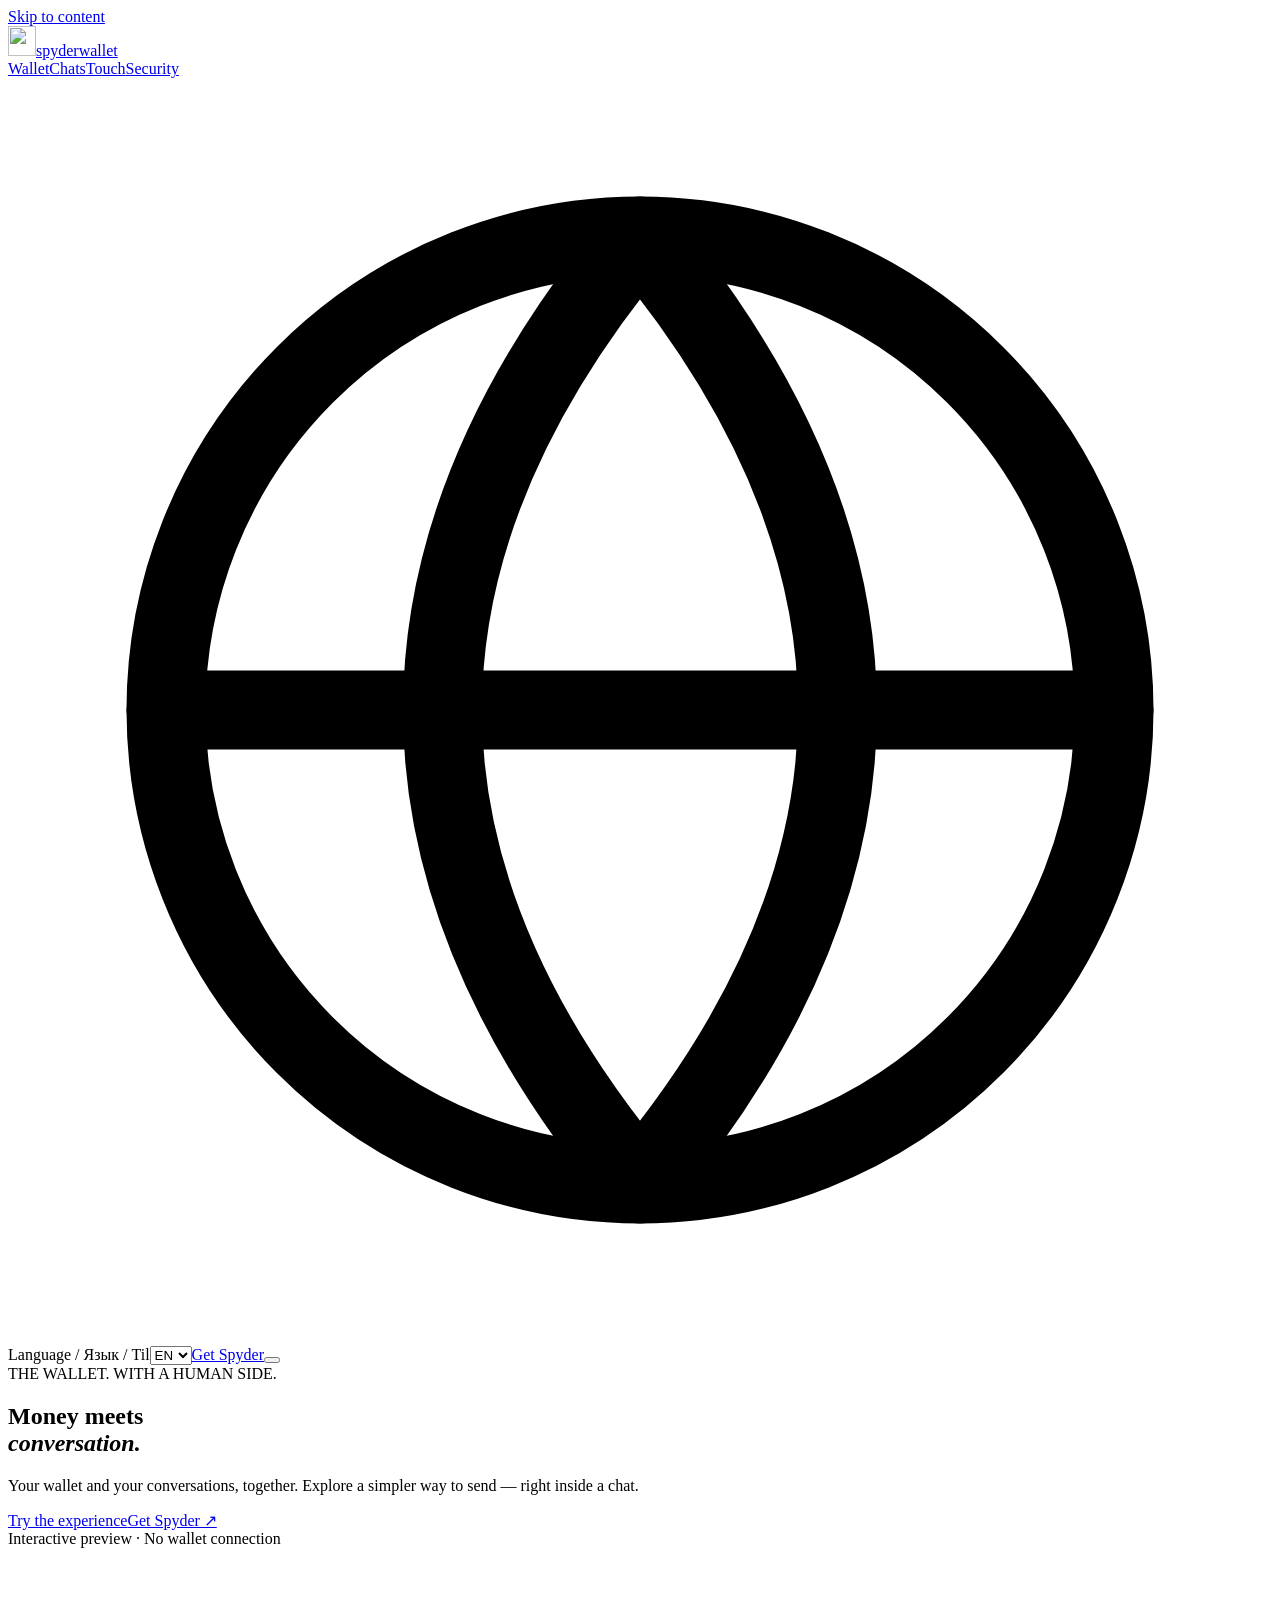
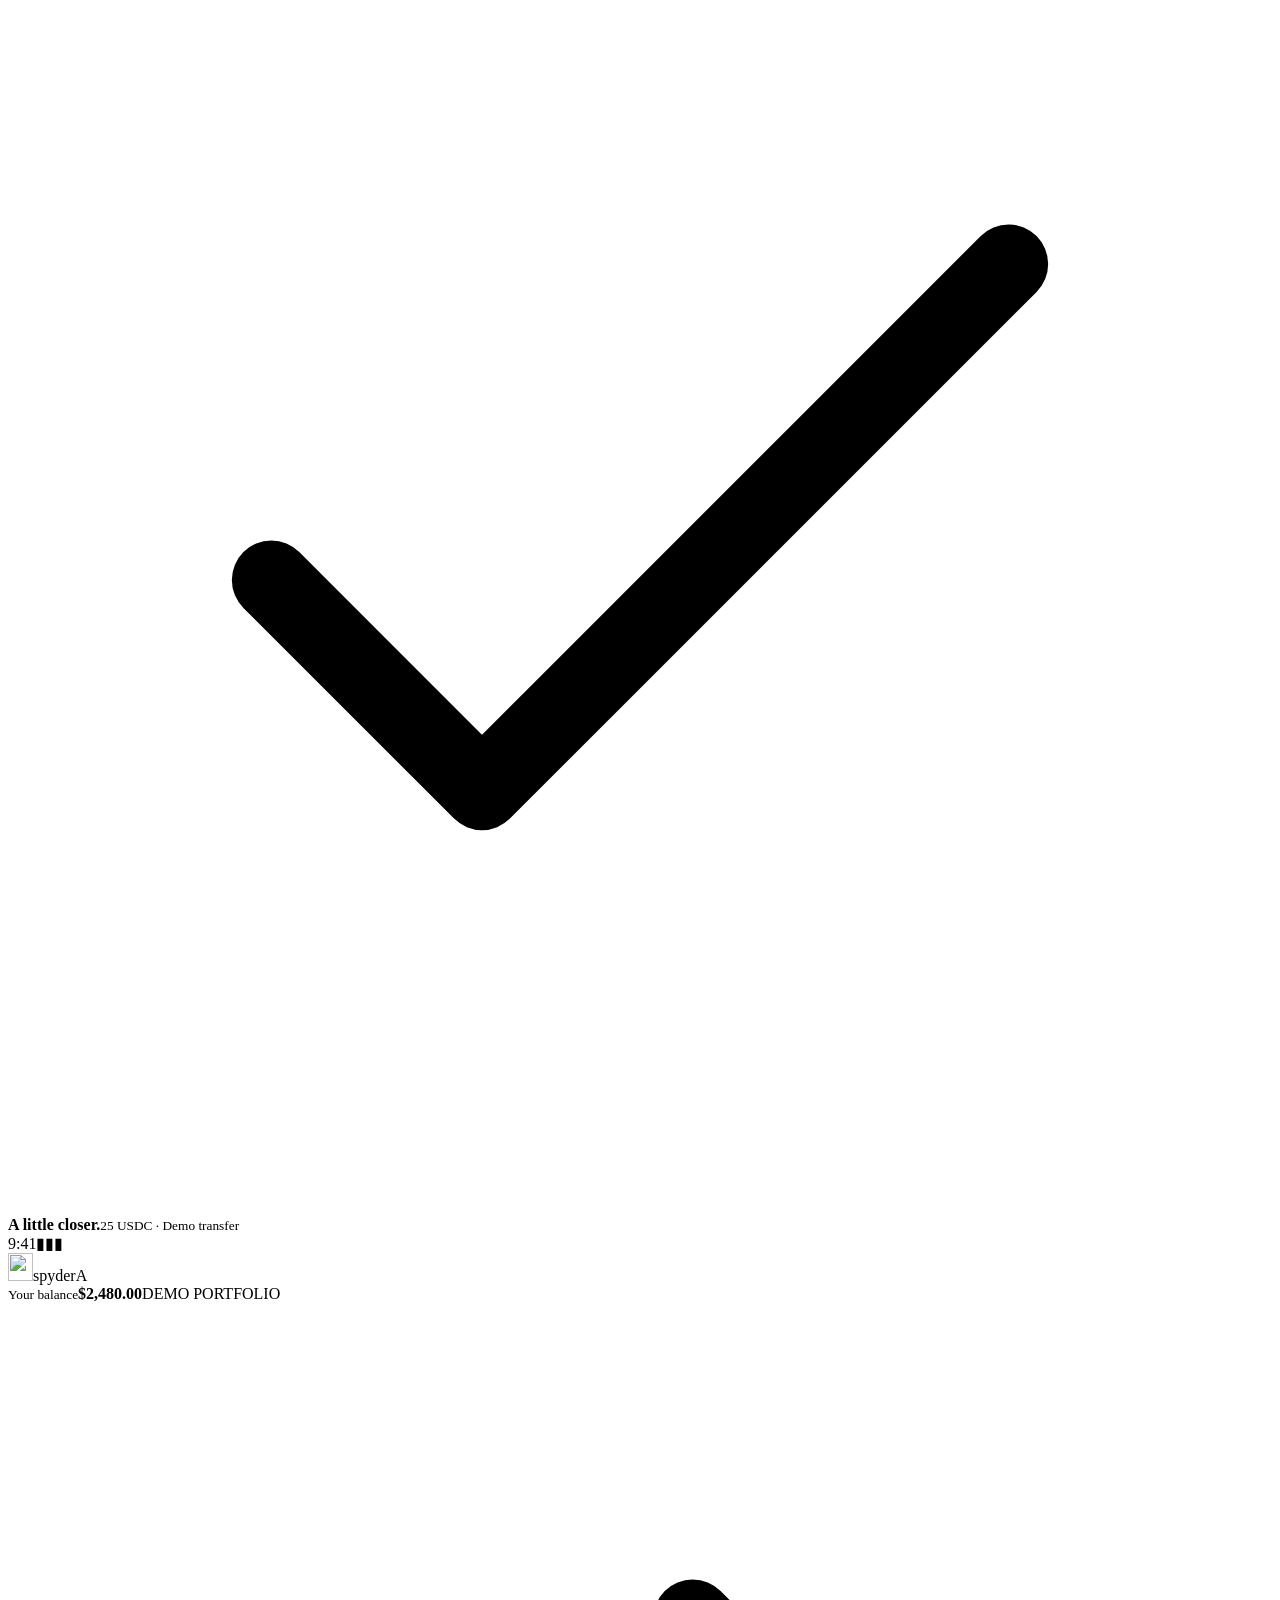
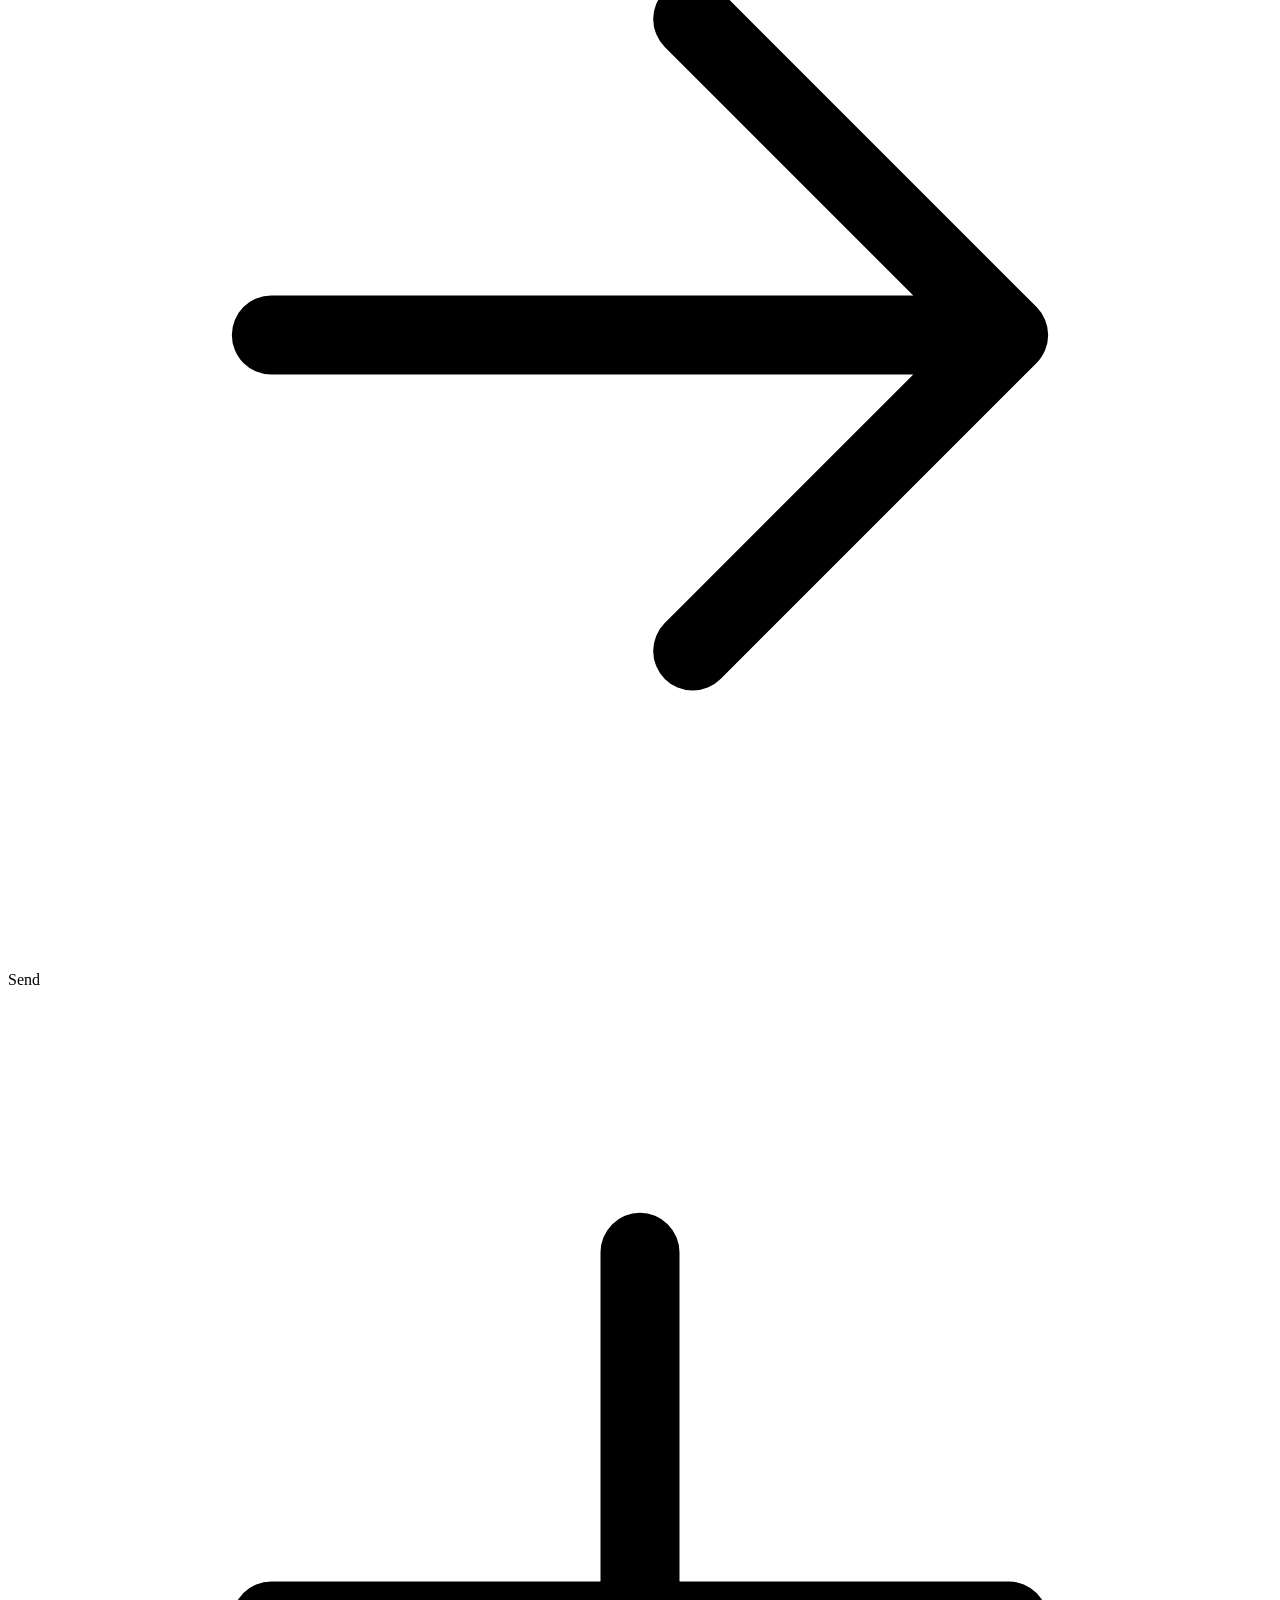
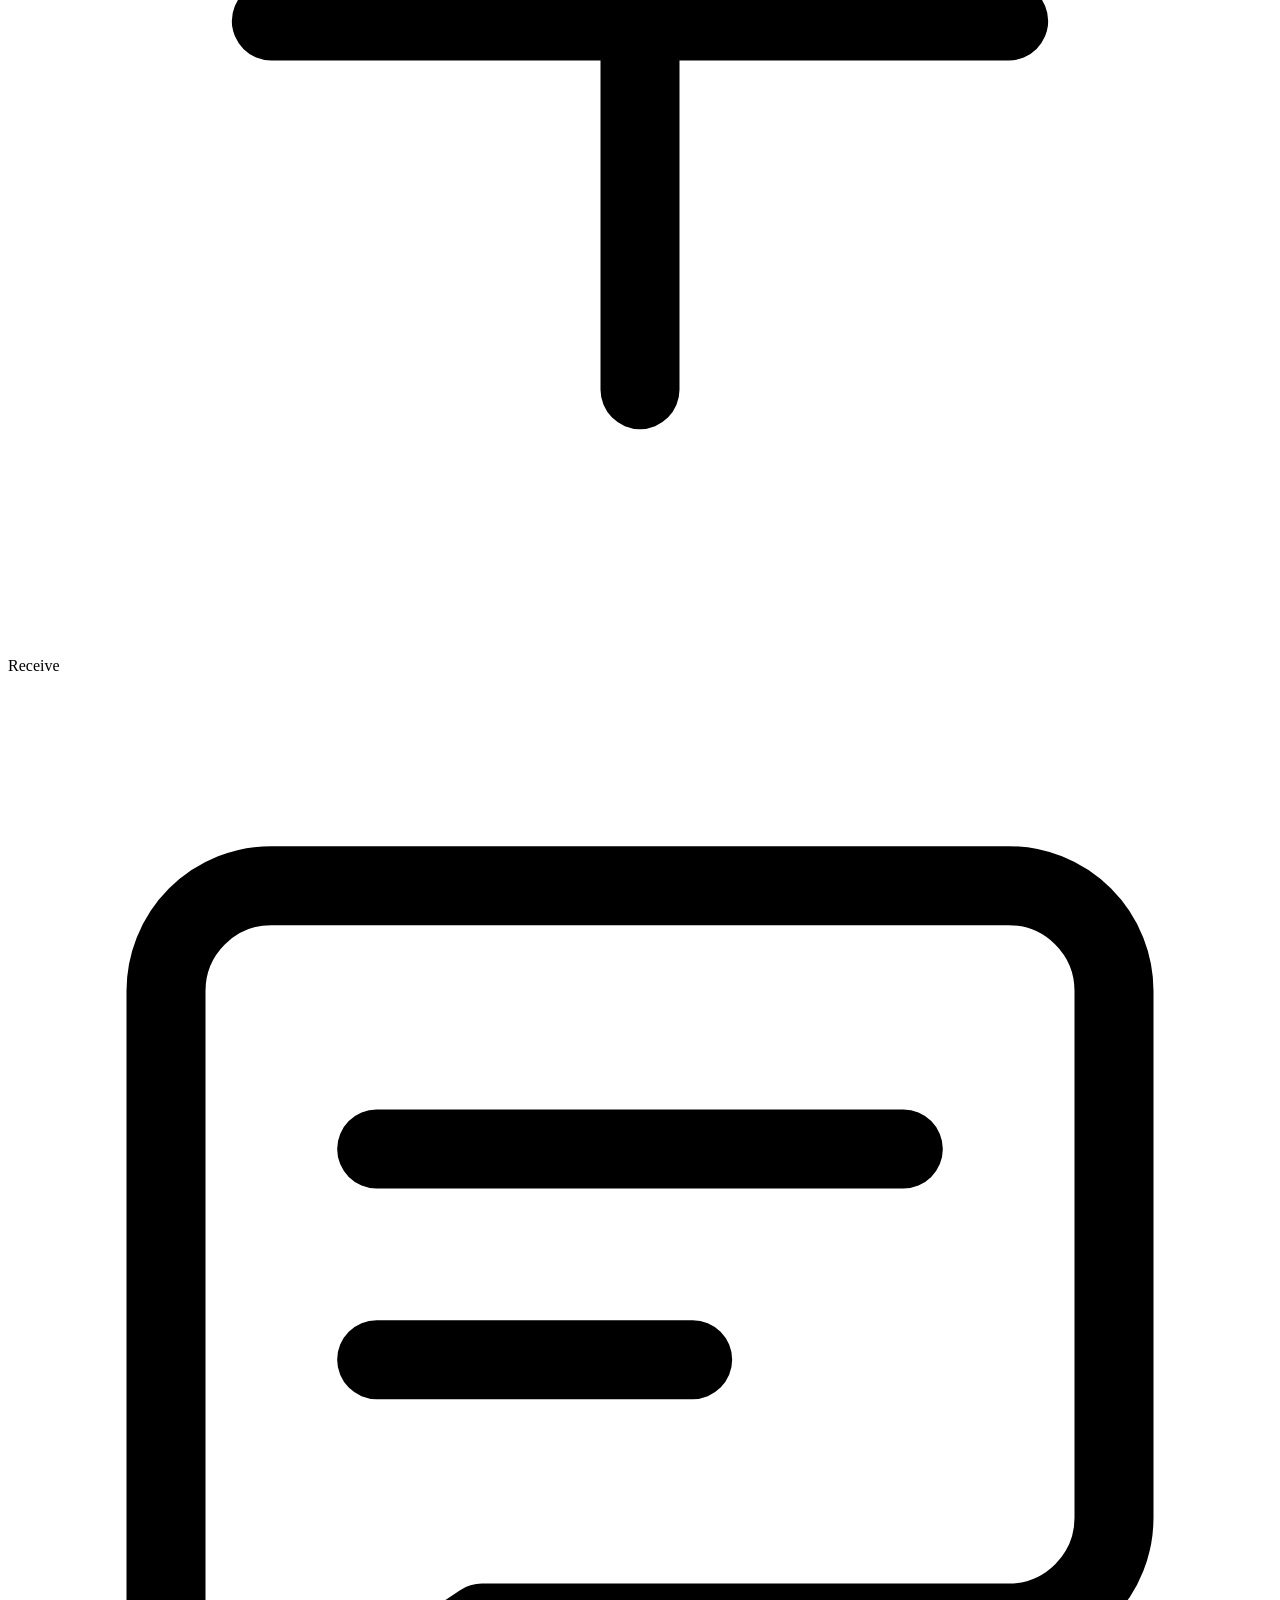
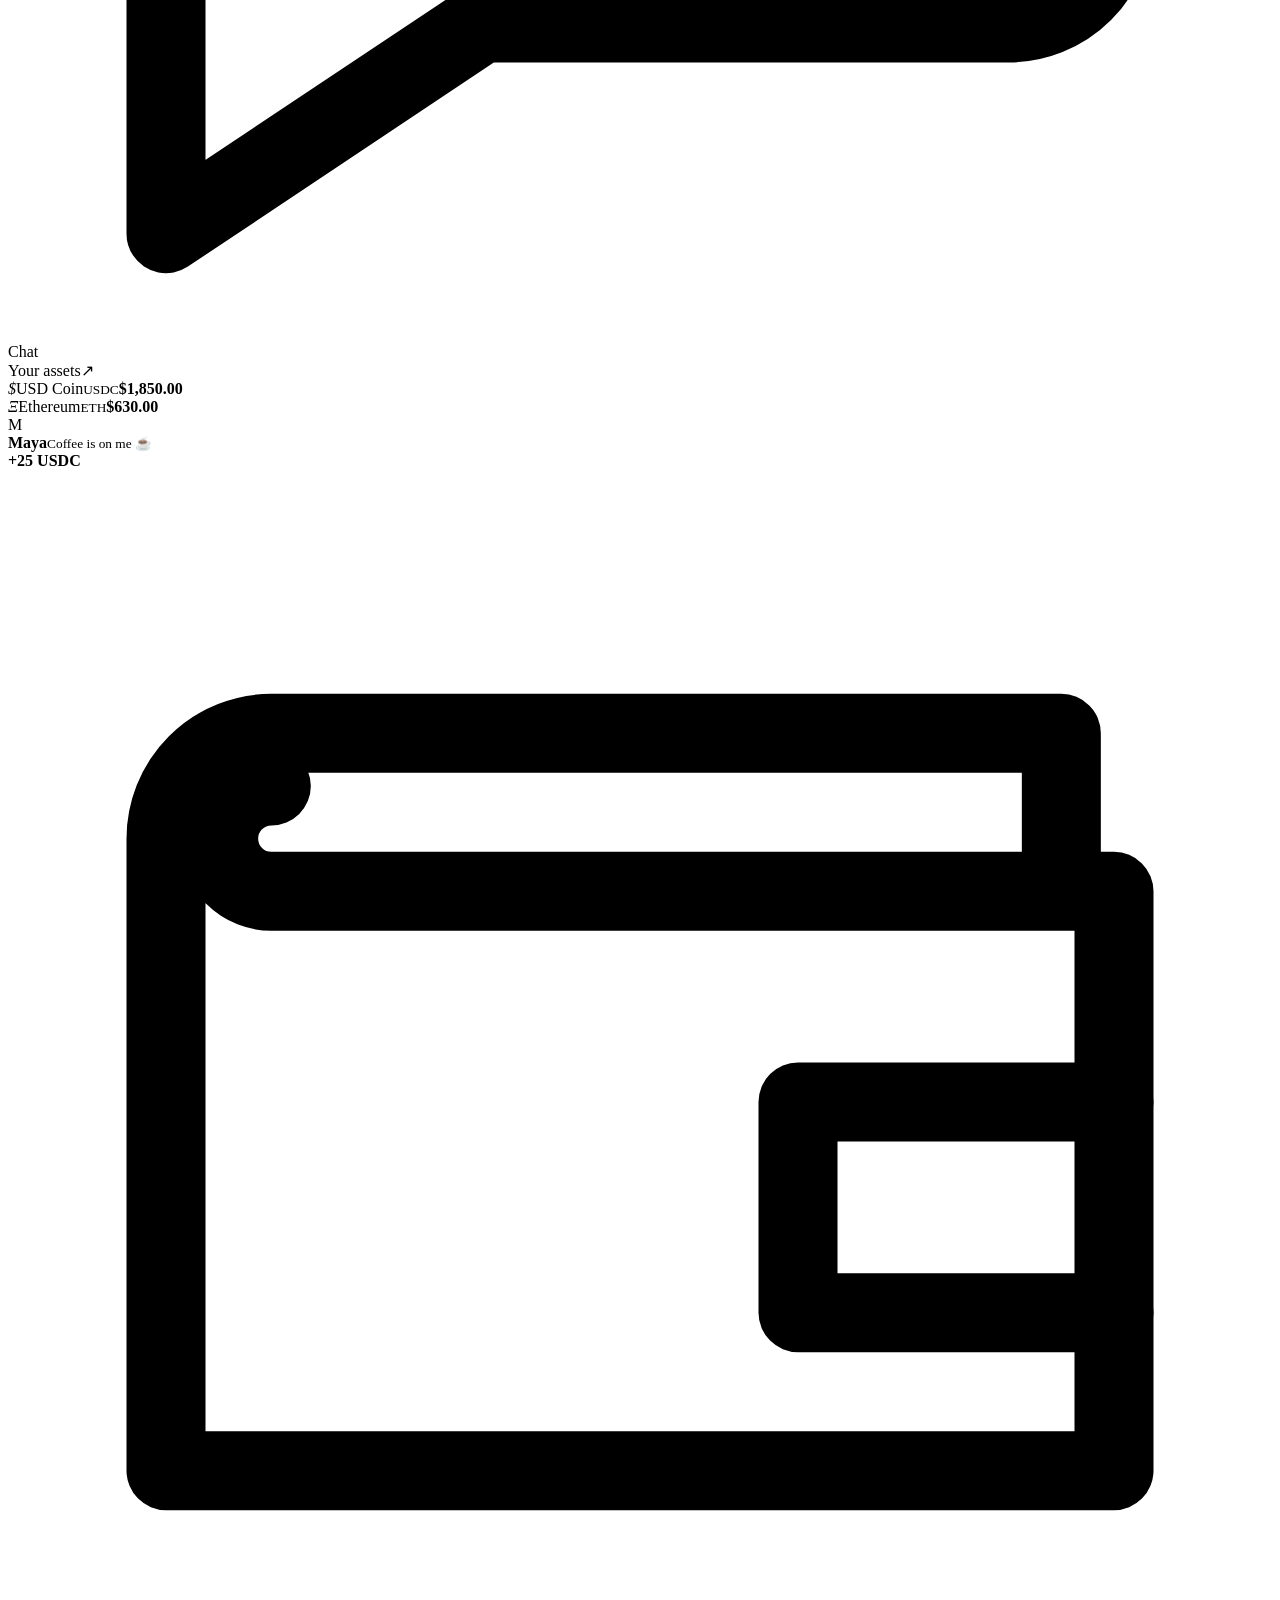
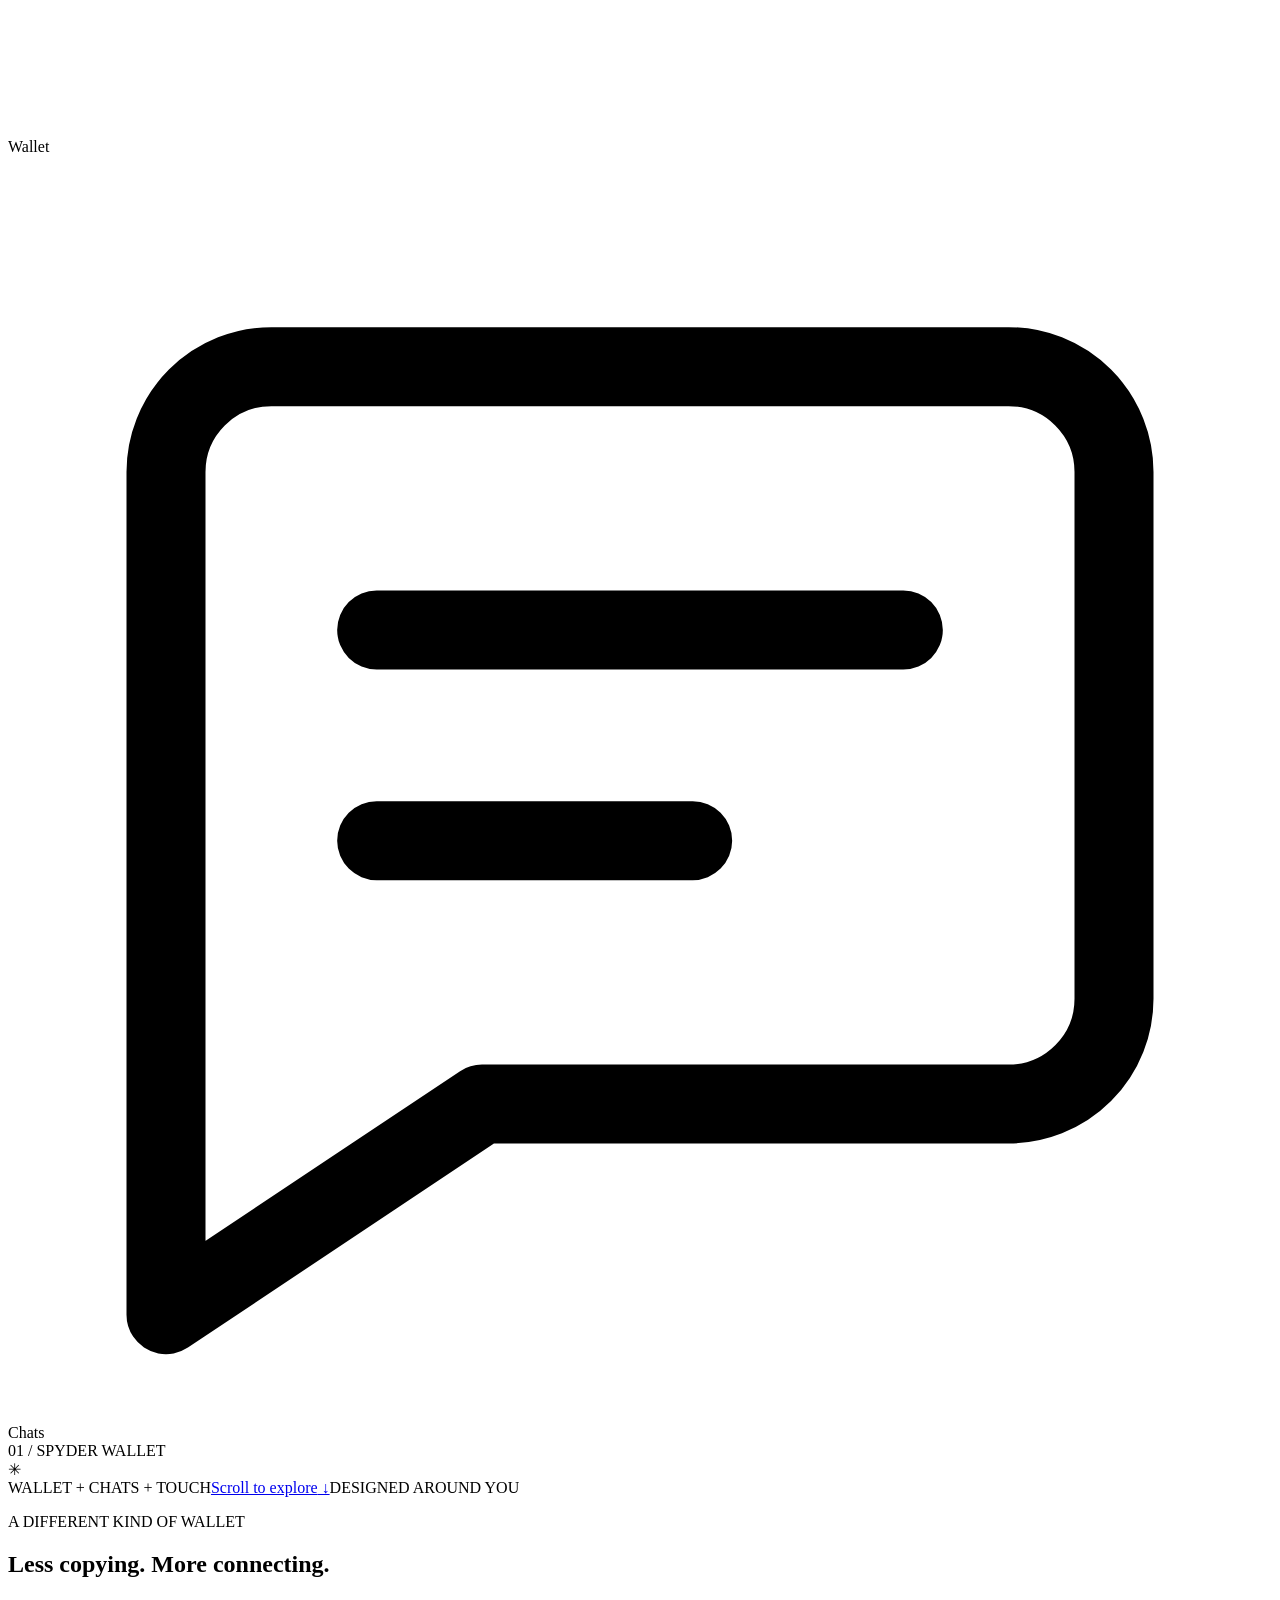
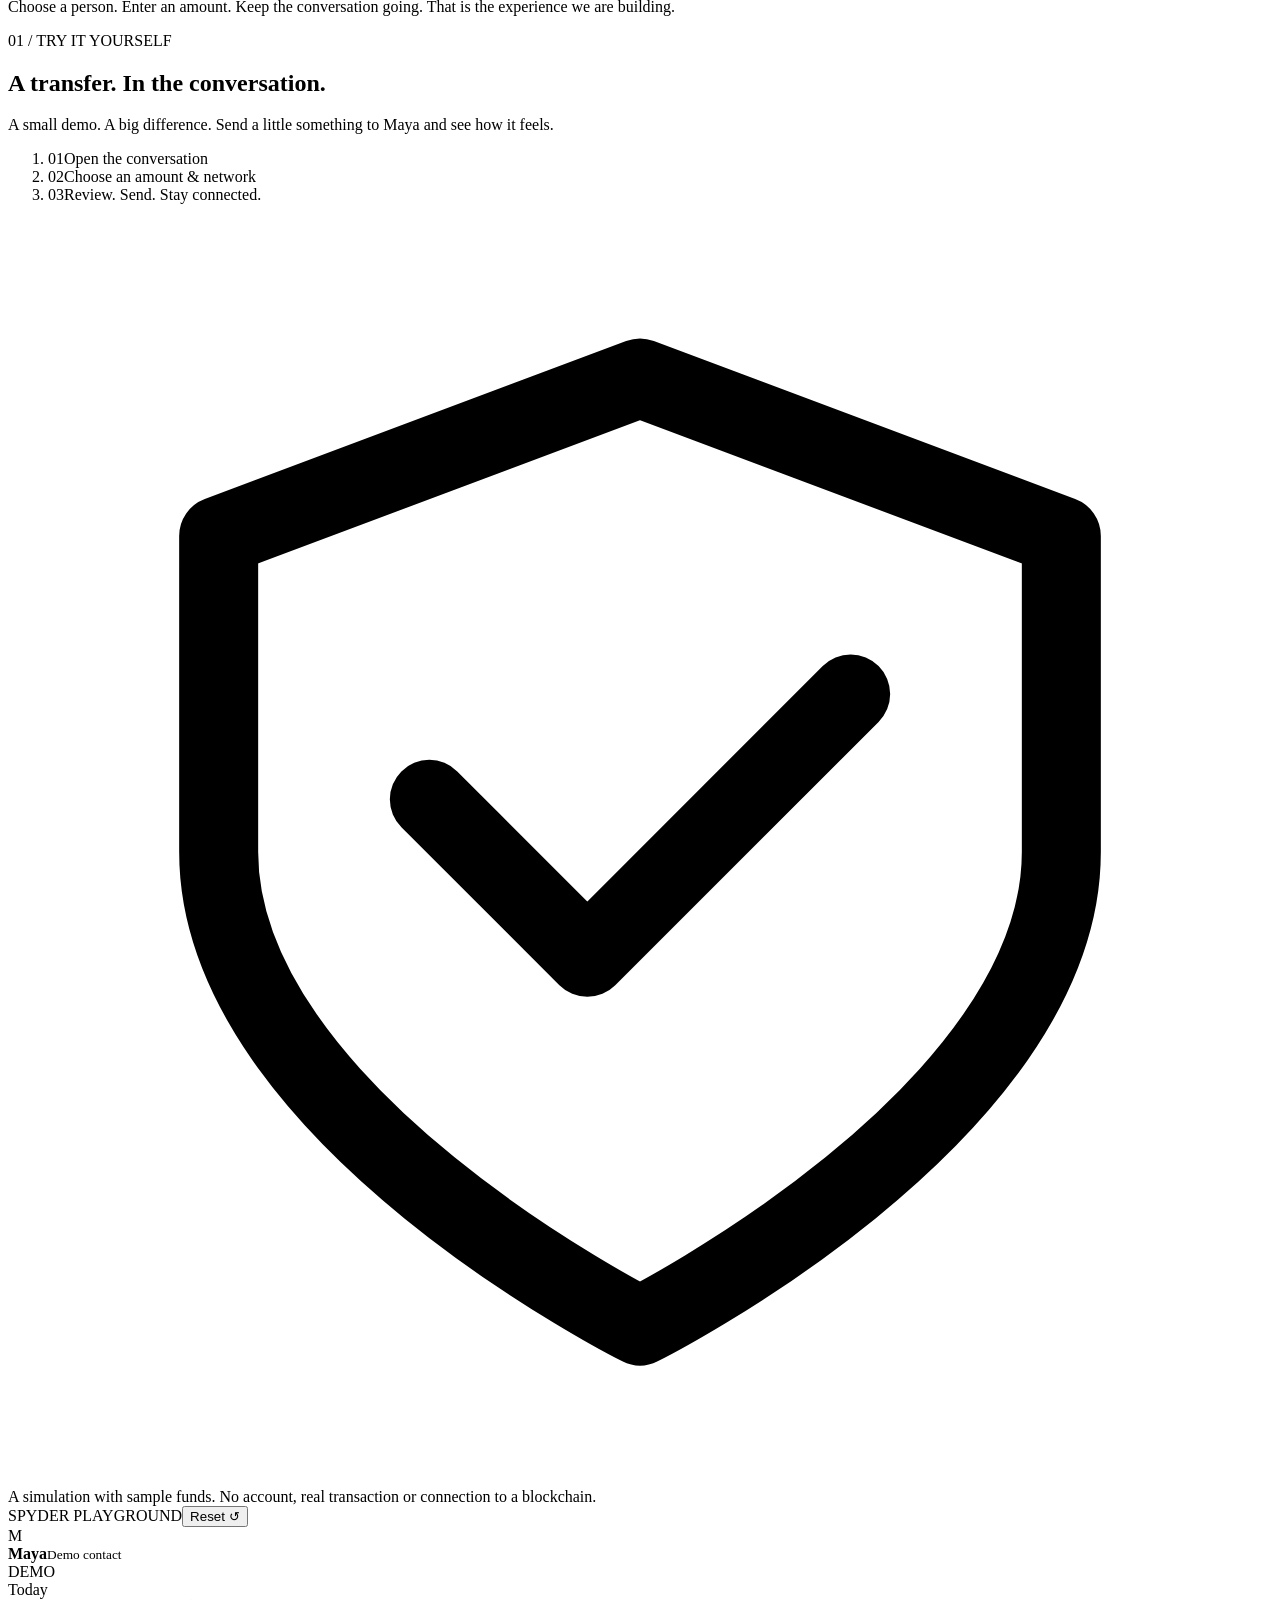
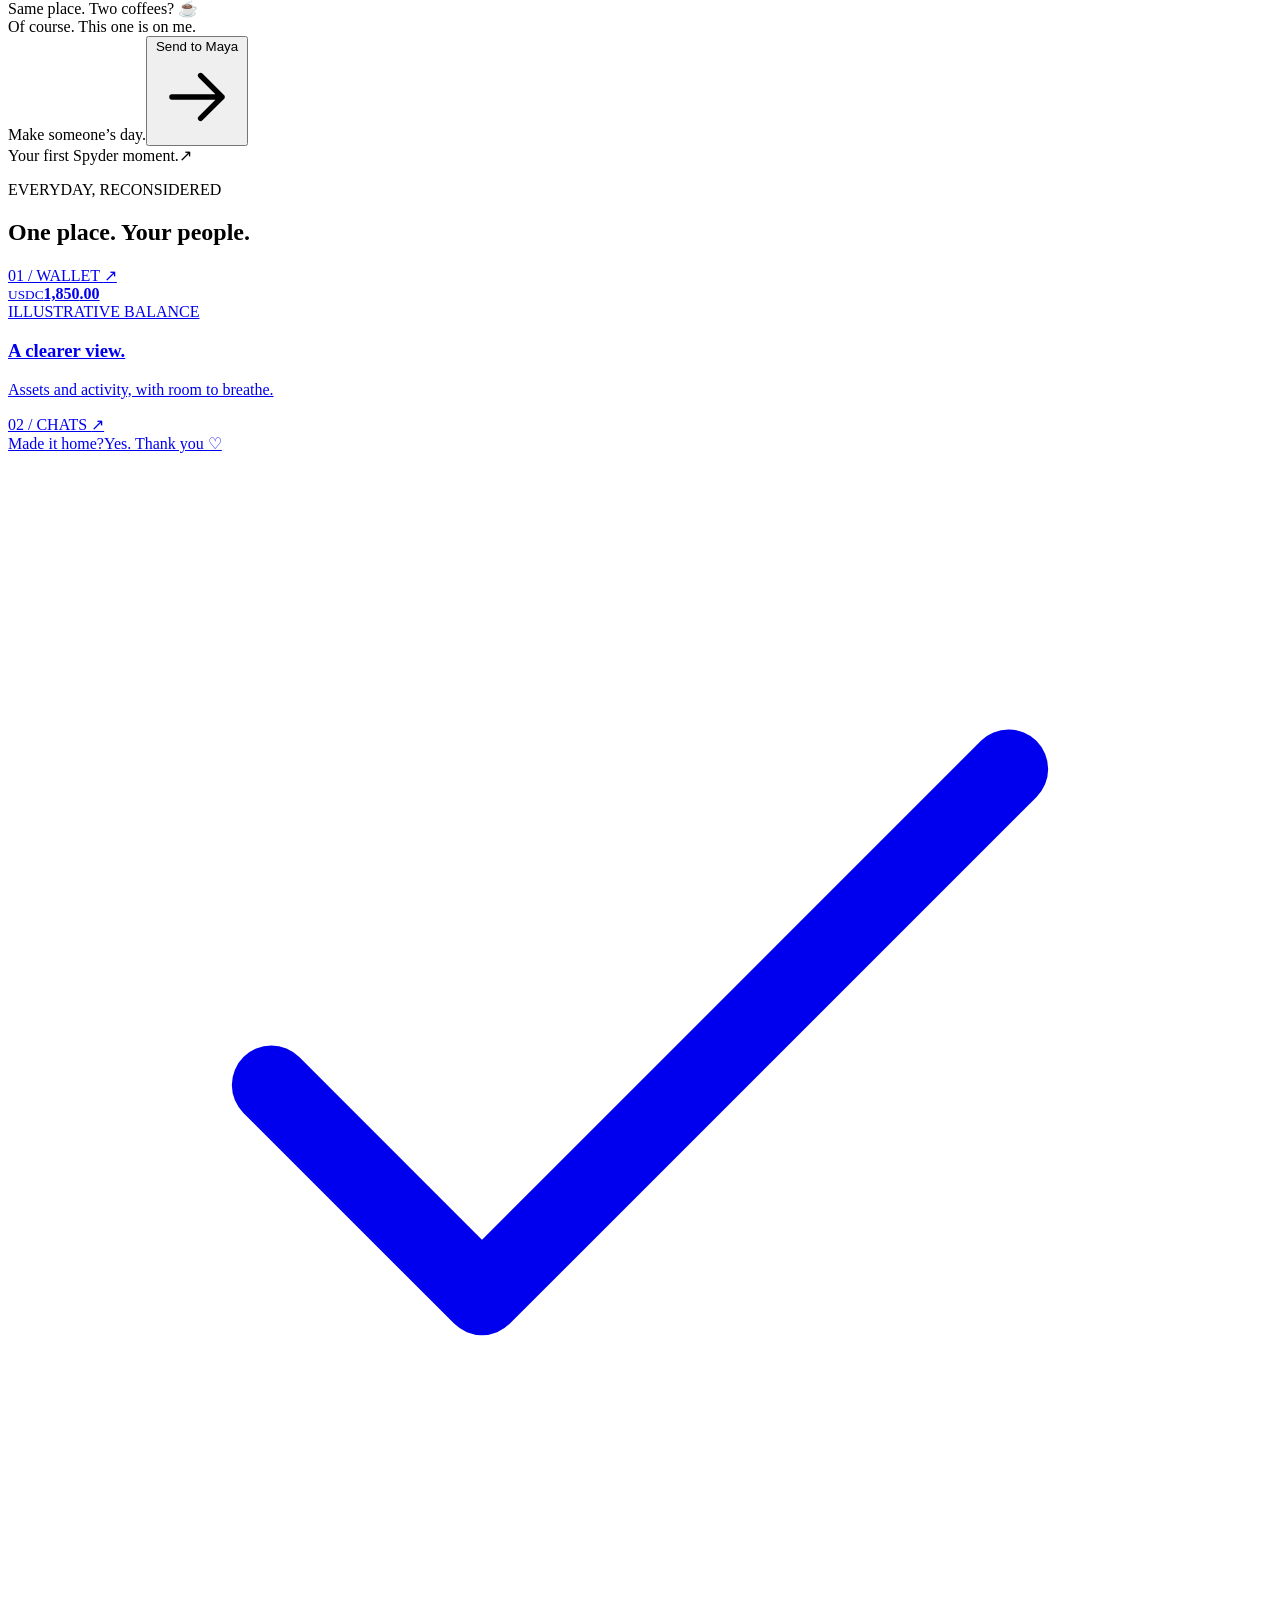
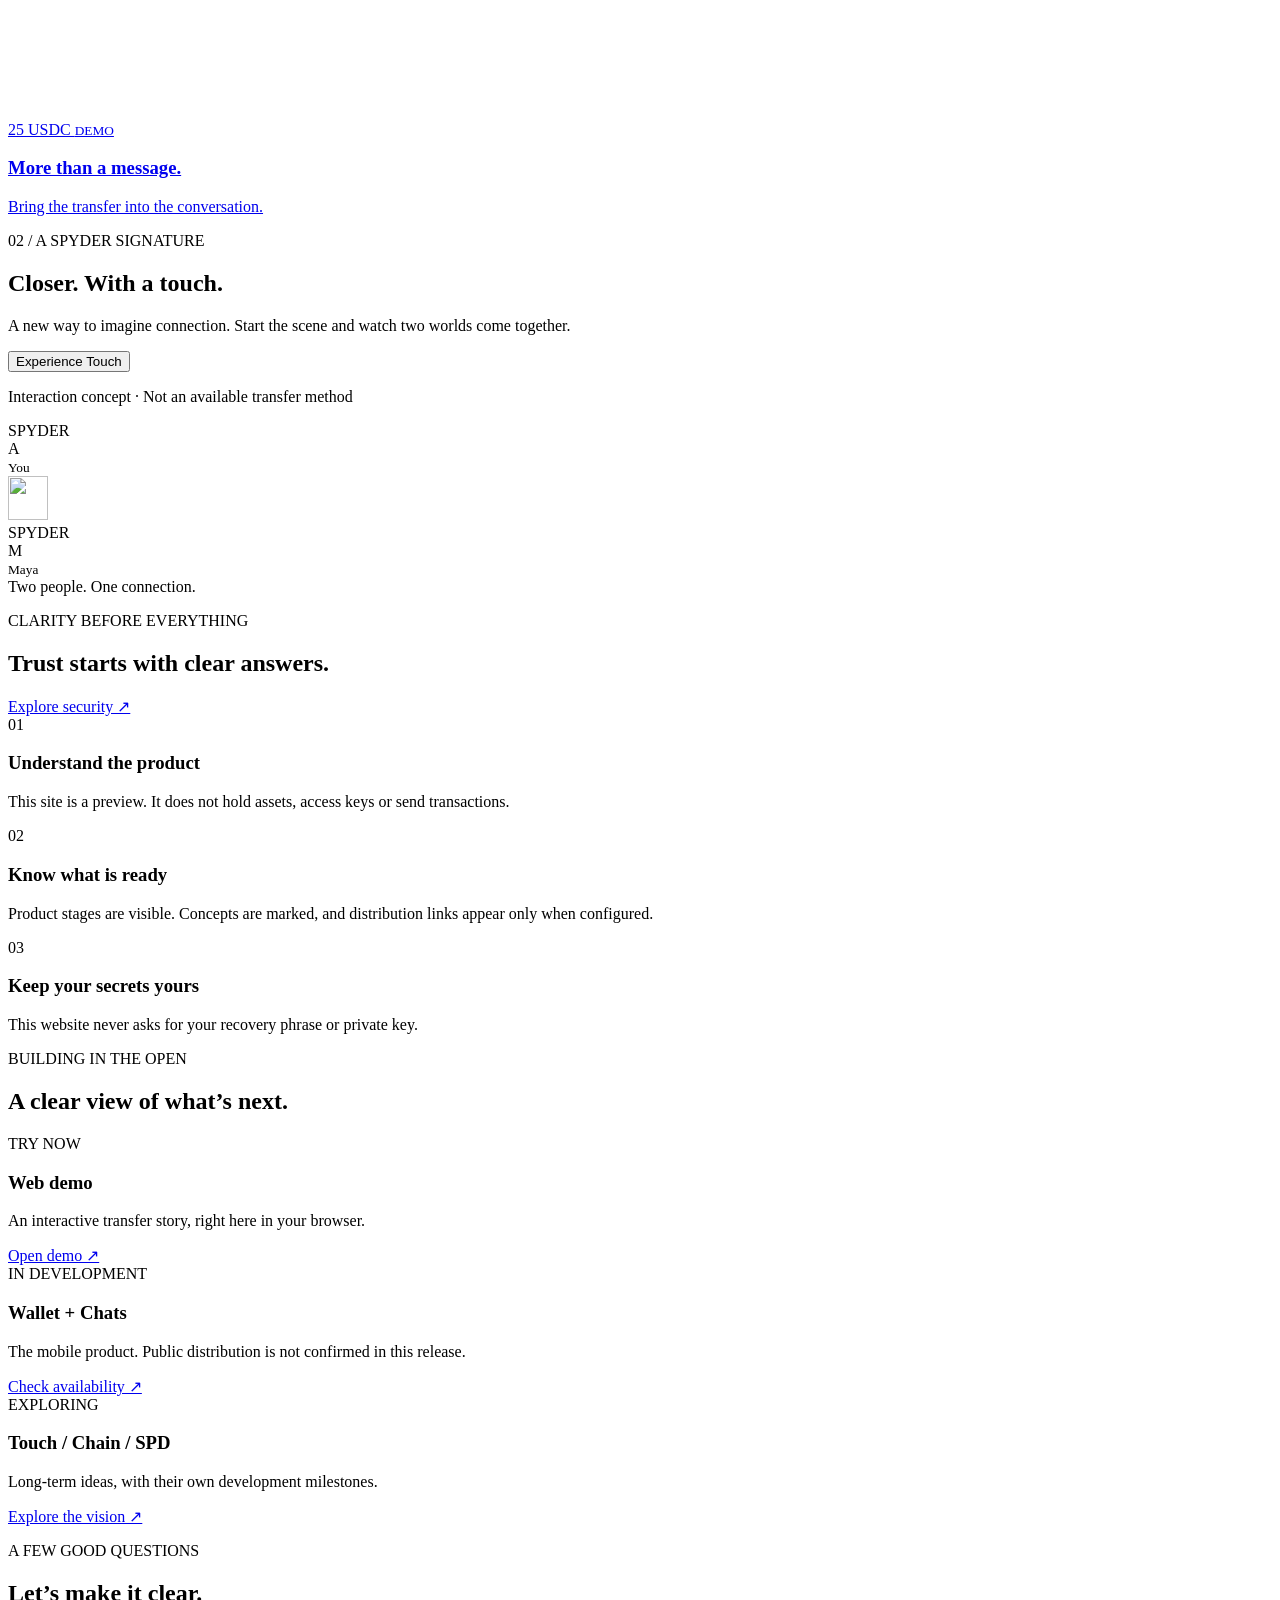
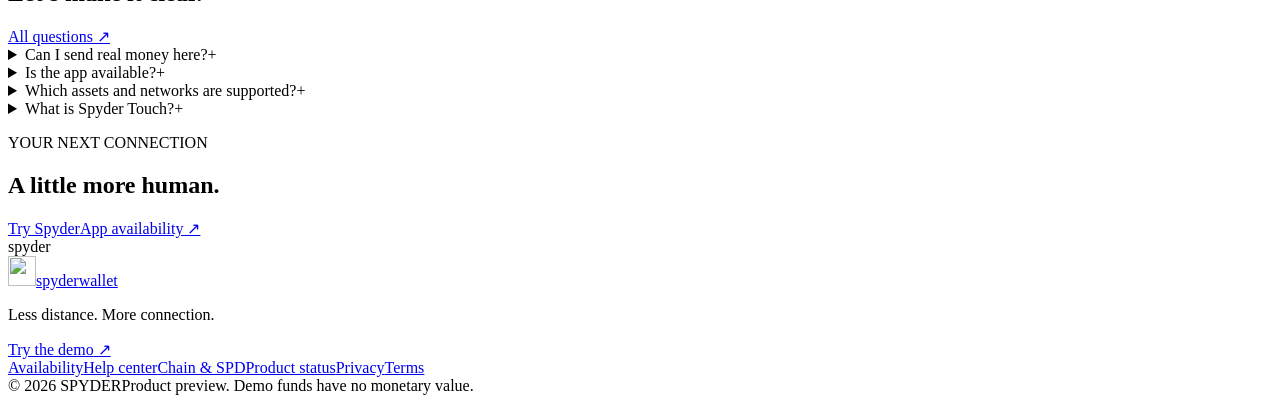
==== commit d7ec5aab: "deploy: apply SPYDER website ZIP update" ====
--- a/site/index.html
+++ b/site/index.html
@@ -1,74 +1,14 @@
-<!DOCTYPE html>
-
-<html lang="en">
-<head>
-<meta charset="utf-8"/>
-<meta content="width=device-width, initial-scale=1, viewport-fit=cover" name="viewport"/>
-<meta content="#09090b" name="theme-color"/>
-<meta content="Meet SPYDER Wallet — digital assets, transfers, messages and a connected ecosystem. Explore the design and development of SPYDER." name="description"/>
-<title>SPYDER — The Wallet, Reimagined</title>
-
-<link href="assets/styles.css" rel="stylesheet"/><link rel="preload" as="image" href="assets/spyder-symbol-white.png"/><link href="assets/favicon-48.png" rel="icon" sizes="48x48" type="image/png"/><link href="assets/favicon-64.png" rel="icon" sizes="64x64" type="image/png"/><link href="assets/apple-touch-icon.png" rel="apple-touch-icon"/><link href="https://spyder.ac/" rel="canonical"/><meta content="website" property="og:type"/><meta content="SPYDER" property="og:site_name"/><meta content="SPYDER — The Wallet, Reimagined" property="og:title"/><meta content="One connected experience for digital assets and communication." property="og:description"/><meta content="https://spyder.ac/assets/og-spyder.png" property="og:image"/><meta content="summary_large_image" name="twitter:card"/><meta name="twitter:image" content="https://spyder.ac/assets/og-spyder.png"/><meta name="robots" content="index,follow,max-image-preview:large"/><meta content="dark light" name="color-scheme"/></head>
-<body data-title-en="SPYDER — The Wallet, Reimagined" data-title-ru="SPYDER — Переосмысленный кошелёк">
-<div class="scroll-progress" id="scroll-progress" aria-hidden="true"></div>
-<header class="site-nav" id="top">
-<div class="container nav-inner">
-<a aria-label="SPYDER homepage" class="brand" href="#top"><span aria-hidden="true" class="brand-mark"><img alt="" decoding="async" height="30" src="assets/spyder-symbol-white.png" width="27"/></span> SPYDER</a>
-<nav aria-label="Primary navigation" class="nav-links">
-<a data-en="Wallet" data-ru="Кошелёк" href="#wallet">Wallet</a>
-<a data-en="Features" data-ru="Возможности" href="#features">Features</a>
-<a data-en="Security" data-ru="Безопасность" href="#security">Security</a>
-<a data-en="Ecosystem" data-ru="Экосистема" href="#ecosystem">Ecosystem</a>
-<a data-en="FAQ" data-ru="Вопросы" href="#faq">FAQ</a>
-</nav>
-<div class="nav-actions"><button aria-label="Switch to English" aria-pressed="true" class="lang active" id="en-btn" data-lang="en" type="button">EN</button><span class="lang-sep">/</span><button aria-label="Переключить на русский" aria-pressed="false" class="lang" id="ru-btn" data-lang="ru" type="button">RU</button><a class="pill pill-white desktop-cta" href="/download.html"><span data-en="Get the app" data-ru="Приложение">Get the app</span> <svg fill="none" stroke="currentColor" stroke-width="1.8" viewbox="0 0 24 24"><path d="M5 12h14m-6-6 6 6-6 6"></path></svg></a><button aria-expanded="false" aria-label="Open menu" class="hamburger" id="mobile-toggle" type="button"><svg fill="none" height="25" stroke="currentColor" stroke-width="1.8" viewbox="0 0 24 24" width="25"><path d="M3 7h18M3 17h18"></path></svg></button></div>
-</div>
-</header>
-<nav aria-label="Mobile navigation" class="mobile-menu" id="mobile-menu"><a data-en="Wallet" data-ru="Кошелёк" href="#wallet">Wallet</a><a data-en="Features" data-ru="Возможности" href="#features">Features</a><a data-en="Security" data-ru="Безопасность" href="#security">Security</a><a data-en="Ecosystem" data-ru="Экосистема" href="#ecosystem">Ecosystem</a><a data-en="FAQ" data-ru="Вопросы" href="#faq">FAQ</a><a data-en="Get the app" data-ru="Приложение" href="/download.html">Get the app</a><p class="mobile-desc" data-en="SPYDER product presentation. In-app previews are illustrative; no live balances are shown." data-ru="Сайт проекта SPYDER. Интерфейсы показаны для примера; реальные балансы не отображаются.">SPYDER product presentation. In-app previews are illustrative; no live balances are shown.</p></nav>
-<main>
-<section aria-labelledby="hero-title" class="hero section">
-<div class="container hero-inner">
-<div class="hero-copy">
-<div class="hero-topline eyebrow"><span></span><span data-en="A NEW ERA OF DIGITAL OWNERSHIP" data-ru="НОВАЯ ЭПОХА ЦИФРОВЫХ АКТИВОВ">A NEW ERA OF DIGITAL OWNERSHIP</span></div>
-<h1 id="hero-title"><span data-en="The wallet." data-ru="Кошелёк.">The wallet.</span><span class="secondary-tone" data-en="Reimagined." data-ru="Переосмысленный.">Reimagined.</span></h1>
-<p class="hero-lead" data-en="Your assets. Your conversations. Your digital world — thoughtfully brought together in one experience." data-ru="Ваши активы. Ваши сообщения. Ваш цифровой мир — в едином продуманном интерфейсе.">Your assets. Your conversations. Your digital world — thoughtfully brought together in one experience.</p>
-<div class="hero-actions"><a class="pill pill-white" href="#wallet"><span data-en="Discover Wallet" data-ru="Открыть Wallet">Discover Wallet</span><svg fill="none" stroke="currentColor" stroke-width="1.8" viewbox="0 0 24 24"><path d="M5 12h14m-6-6 6 6-6 6"></path></svg></a><a class="pill pill-outline" href="#ecosystem"><span data-en="Explore SPYDER" data-ru="Экосистема SPYDER">Explore SPYDER</span><svg fill="none" stroke="currentColor" stroke-width="1.8" viewbox="0 0 24 24"><path d="M6 18 18 6M7 6h11v11"></path></svg></a></div>
-<p class="hero-foot" data-en="CRAFTED FOR THE WAY YOU MOVE THROUGH WEB3" data-ru="СОЗДАН ДЛЯ ВАШЕЙ ЖИЗНИ В WEB3">CRAFTED FOR THE WAY YOU MOVE THROUGH WEB3</p>
-</div>
-<div aria-label="Conceptual mobile wallet visualization" class="hero-art" id="hero-art">
-<div class="orbit-glow"></div><div class="hero-orbit"></div>
-<div class="float-label label-left"><small data-en="Unified experience" data-ru="Единый интерфейс">Unified experience</small><b data-en="Wallet + Network" data-ru="Кошелёк + Сеть">Wallet + Network</b></div>
-<div class="float-label label-right"><small data-en="Your everyday hub" data-ru="На каждый день">Your everyday hub</small><b><span class="float-dot"></span><span data-en="Designed for clarity" data-ru="Ничего лишнего">Designed for clarity</span></b></div>
-<div class="phone" id="hero-phone"><div class="phone-inner">
-<div class="phone-island"></div><div class="phone-status"><span>9:41</span><span>●●● ▰</span></div>
-<div class="phone-app-header"><span class="wallet-header-copy"><small>SPYDER / WALLET</small><strong data-en="My Wallet" data-ru="Мой кошелёк">My Wallet</strong></span><span class="mini-avatar"><img alt="" src="assets/spyder-symbol-white.png"/></span></div>
-<div class="balance"><div class="balance-label"><span data-en="Total balance" data-ru="Общий баланс">Total balance</span><button aria-label="Hide or reveal wallet balance preview" aria-pressed="false" class="eye-btn" id="balance-toggle" type="button"><svg fill="none" stroke="currentColor" stroke-width="1.7" viewbox="0 0 24 24"><path d="M2 12s3.5-6 10-6 10 6 10 6-3.5 6-10 6-10-6-10-6Z"></path><circle cx="12" cy="12" r="3"></circle></svg></button></div><div class="balance-amount" id="balance-amount">—</div><div class="balance-change"><span data-en="Awaiting network data · UI preview" data-ru="Ожидание данных сети · демонстрация интерфейса">Awaiting network data · UI preview</span></div></div>
-<div class="phone-quick-actions"><div class="action"><span><svg fill="none" stroke="currentColor" stroke-width="1.8" viewbox="0 0 24 24"><path d="M12 19V5m-6 6 6-6 6 6"></path></svg></span><span data-en="Send" data-ru="Отправить">Send</span></div><div class="action"><span><svg fill="none" stroke="currentColor" stroke-width="1.8" viewbox="0 0 24 24"><path d="M12 5v14m-6-6 6 6 6-6"></path></svg></span><span data-en="Receive" data-ru="Получить">Receive</span></div><div class="action"><span><svg fill="none" stroke="currentColor" stroke-width="1.8" viewbox="0 0 24 24"><path d="M5 7h14m-4-4 4 4-4 4M19 17H5m4-4-4 4 4 4"></path></svg></span><span data-en="Activity" data-ru="История">Activity</span></div></div>
-<div class="asset-heading"><span data-en="Your assets" data-ru="Ваши активы">Your assets</span><span data-en="See all →" data-ru="Все →">See all →</span></div>
-<div class="asset-list"><div class="asset-row"><span class="coin-icon coin-btc">₿</span><div class="coin-name">Bitcoin<small>BTC</small></div><div class="coin-number"><span>—</span><small data-en="No live wallet" data-ru="Нет подключения">No live wallet</small></div></div><div class="asset-row"><span class="coin-icon coin-eth">Ξ</span><div class="coin-name">Ethereum<small>ETH</small></div><div class="coin-number"><span>—</span><small data-en="No live wallet" data-ru="Нет подключения">No live wallet</small></div></div><div class="asset-row"><span class="coin-icon coin-sol">◎</span><div class="coin-name">Solana<small>SOL</small></div><div class="coin-number"><span>—</span><small data-en="No live wallet" data-ru="Нет подключения">No live wallet</small></div></div></div>
-<div class="phone-bottom"><span class="sel" data-en="Wallet" data-ru="Кошелёк">Wallet</span><span data-en="Network" data-ru="Сеть">Network</span><span data-en="Profile" data-ru="Профиль">Profile</span></div><div class="phone-home"></div>
-</div><div class="phone-concept" data-en="UI preview" data-ru="Превью UI">UI preview</div></div>
-</div>
-</div>
-</section>
-<div class="rule-bar"><div class="container"><div class="rule-item"><i>✧</i><span data-en="One experience" data-ru="Единый опыт">One experience</span></div><div class="rule-item"><i>◈</i><span data-en="Made for people" data-ru="Для людей">Made for people</span></div><div class="rule-item"><i>⌁</i><span data-en="Connected by design" data-ru="Связано по замыслу">Connected by design</span></div><div class="rule-item"><i>↗</i><span data-en="Always evolving" data-ru="Постоянно развивается">Always evolving</span></div></div></div>
-<section class="section section-light intro" id="wallet"><div class="container intro-grid"><div class="reveal"><div class="kicker" data-en="MEET SPYDER WALLET" data-ru="ЗНАКОМЬТЕСЬ: SPYDER WALLET">MEET SPYDER WALLET</div><h2 class="section-h2" data-en="Everything you need. Nothing you don't." data-ru="Всё необходимое. Ничего лишнего.">Everything you need. Nothing you don't.</h2></div><p class="section-description reveal" data-en="An intentional experience for managing digital assets and connecting through the SPYDER network — designed around simplicity, not complexity." data-ru="Продуманный интерфейс для цифровых активов и общения через сеть SPYDER. Простота вместо сложности.">An intentional experience for managing digital assets and connecting through the SPYDER network — designed around simplicity, not complexity.</p></div></section>
-<section class="section product-paths" aria-label="Explore SPYDER products"><div class="container">
-<div class="path-grid">
-<a class="path-card path-wallet reveal" href="/wallet.html"><span class="path-index">01 / PRODUCT</span><span class="path-icon"><img src="assets/spyder-symbol-white.png" alt="" width="40" height="43" loading="lazy"></span><span class="path-title">Spyder Wallet</span><span class="path-caption" data-en="A considered home for your digital assets." data-ru="Продуманное пространство для цифровых активов.">A considered home for your digital assets.</span><span class="path-arrow" aria-hidden="true">↗</span></a>
-<a class="path-card path-network reveal" href="/network.html"><span class="path-index">02 / VISION</span><span class="path-icon"><svg viewBox="0 0 64 64" width="46" height="46" aria-hidden="true" fill="none" stroke="currentColor" stroke-width="1.5"><circle cx="32" cy="32" r="7"/><circle cx="10" cy="15" r="4"/><circle cx="54" cy="15" r="4"/><circle cx="10" cy="49" r="4"/><circle cx="54" cy="49" r="4"/><path d="M15 18 27 28m10 0 12-10M15 46l12-10m10 0 12 10"/></svg></span><span class="path-title">Spyder Network</span><span class="path-caption" data-en="A different way to think about connected communication." data-ru="Новый взгляд на связанную коммуникацию.">A different way to think about connected communication.</span><span class="path-arrow" aria-hidden="true">↗</span></a>
-<a class="path-card path-chain reveal" href="/chain.html"><span class="path-index">03 / IN DEVELOPMENT</span><span class="path-icon"><svg viewBox="0 0 64 64" width="46" height="46" aria-hidden="true" fill="none" stroke="currentColor" stroke-width="1.5"><path d="M32 4 56 18v28L32 60 8 46V18L32 4Zm0 0v28m-24-14 24 14 24-14M32 32v28"/></svg></span><span class="path-title">Spyder Chain</span><span class="path-caption" data-en="Blockchain infrastructure and the future SPD ecosystem." data-ru="Блокчейн-инфраструктура и будущая экосистема SPD.">Blockchain infrastructure and the future SPD ecosystem.</span><span class="path-arrow" aria-hidden="true">↗</span></a>
-</div></div></section>
-<section class="section feature-demo"><div class="container"><div aria-label="Wallet feature preview" class="feature-tabs" role="tablist"><button aria-selected="true" class="feature-tab active" data-en="01 / Wallet" data-ru="01 / Кошелёк" data-tab="wallet" role="tab" id="tab-wallet" aria-controls="panel-wallet" type="button">01 / Wallet</button><button aria-selected="false" class="feature-tab" data-en="02 / Messages" data-ru="02 / Сообщения" data-tab="messages" role="tab" id="tab-messages" aria-controls="panel-messages" type="button">02 / Messages</button><button aria-selected="false" class="feature-tab" data-en="03 / Touch" data-ru="03 / Touch" data-tab="touch" role="tab" id="tab-touch" aria-controls="panel-touch" type="button">03 / Touch</button></div><div class="demo-shell" id="demo-shell"><div class="demo-copy"><div class="feature-count" id="demo-number">01 — WALLET</div><h3 class="demo-title" id="demo-title">Your assets, in focus.</h3><p class="demo-desc" id="demo-desc">A calm, clear place to view your portfolio, explore assets and follow your activity.</p><a class="demo-link" href="#features"><span data-en="Explore capabilities" data-ru="Все возможности">Explore capabilities</span> <span>↗</span></a></div><div class="demo-visual"><div class="demo-device"><div class="device-head" id="device-head">Wallet overview</div><div class="demo-screen active" data-screen="wallet" id="panel-wallet" role="tabpanel" aria-labelledby="tab-wallet"><div class="device-card"><div class="device-muted">Portfolio · App UI preview</div><div class="device-balance">— USD</div><div class="device-bar"></div><div class="device-muted">BTC   /   ETH   /   SOL</div></div></div><div class="demo-screen" data-screen="messages" id="panel-messages" role="tabpanel" aria-labelledby="tab-messages"><div class="device-muted">Encrypted messaging · Design concept</div><div class="device-chat left">The future is connected.</div><div class="device-chat">And it should feel effortless.</div><div class="device-chat left">Welcome to SPYDER.</div></div><div class="demo-screen" data-screen="touch" id="panel-touch" role="tabpanel" aria-labelledby="tab-touch"><div class="device-card"><div class="device-muted">SPYDER Touch · Interaction concept</div><div class="device-touch"><div class="touch-rings"><svg fill="none" stroke="white" stroke-width="1.5" viewbox="0 0 42 42"><path d="M21 8v26M8 21h26M12 12l18 18M30 12 12 30"></path><circle cx="21" cy="21" fill="#ddd" r="6" stroke="none"></circle></svg></div></div></div></div></div><div class="demo-footnote" data-en="ILLUSTRATIVE INTERFACE · NOT A LIVE WALLET" data-ru="ПРИМЕР ИНТЕРФЕЙСА · НЕ РЕАЛЬНЫЙ КОШЕЛЁК">ILLUSTRATIVE INTERFACE · NOT A LIVE WALLET</div></div></div></div></section>
-<section class="section features dark" id="features"><div class="container"><div class="kicker muted reveal" data-en="BUILT AROUND YOUR EVERYDAY" data-ru="СОЗДАН ДЛЯ КАЖДОГО ДНЯ">BUILT AROUND YOUR EVERYDAY</div><h2 class="section-h2 features-title reveal" data-en="Less friction. More possibilities." data-ru="Меньше сложностей. Больше возможностей.">Less friction. More possibilities.</h2><div class="bento"><article class="bento-card main reveal"><h3 data-en="One connected world." data-ru="Один связанный мир.">One connected world.</h3><p data-en="Digital assets and communication, brought into a coherent SPYDER experience." data-ru="Цифровые активы и общение — в единой экосистеме SPYDER.">Digital assets and communication, brought into a coherent SPYDER experience.</p><div class="bento-network"><svg aria-hidden="true" viewbox="0 0 600 400"><g fill="none" stroke="#b8b8c2" stroke-opacity=".38" stroke-width="1"><path d="M0 300 120 260 225 320 340 204 471 278 600 128M20 162 120 260 211 135 340 204 520 61M120 260 82 382M225 320 471 278 535 375M211 135 352 52 520 61 471 278M340 204 352 52M20 162 211 135"></path></g><g fill="#c4c4ce"><circle cx="120" cy="260" r="6"></circle><circle cx="225" cy="320" r="5"></circle><circle cx="340" cy="204" r="9"></circle><circle cx="471" cy="278" r="5"></circle><circle cx="211" cy="135" r="5"></circle><circle cx="520" cy="61" r="6"></circle><circle cx="352" cy="52" r="4"></circle></g></svg></div></article><article class="bento-card small reveal"><h3 data-en="A clearer way to manage." data-ru="Понятное управление.">A clearer way to manage.</h3><p data-en="Balances, assets and activity — thoughtfully organised in one place." data-ru="Баланс, активы и история — всё организовано в одном месте.">Balances, assets and activity — thoughtfully organised in one place.</p><div class="bento-circle"></div></article><article class="bento-card reveal"><h3 data-en="Designed with care." data-ru="Продуман до деталей.">Designed with care.</h3><p data-en="Purposeful interfaces and a security-first product roadmap." data-ru="Продуманный интерфейс и безопасность как приоритет развития.">Purposeful interfaces and a security-first product roadmap.</p><div class="bento-lock"><svg fill="none" stroke="currentColor" stroke-width="1.4" viewbox="0 0 48 48"><path d="M14 22v-7a10 10 0 0 1 20 0v7M10 22h28v19H10z"></path><circle cx="24" cy="31" r="3"></circle></svg></div></article></div></div></section>
-<section class="section section-light security" id="security"><div class="container security-grid"><div class="security-copy reveal"><div class="kicker" data-en="SECURITY &amp; TRANSPARENCY" data-ru="БЕЗОПАСНОСТЬ И ПРОЗРАЧНОСТЬ">SECURITY &amp; TRANSPARENCY</div><h2 class="section-h2" data-en="Trust should be earned." data-ru="Доверие нужно заслужить.">Trust should be earned.</h2><p data-en="We believe security deserves clear explanations. As features ship, this section should link to verified architecture, recovery guidance and independent reviews when available." data-ru="О безопасности нужно рассказывать понятно. По мере выпуска функций здесь появятся подтверждённая архитектура, инструкции по восстановлению и независимые проверки — когда они будут доступны.">We believe security deserves clear explanations. As features ship, this section should link to verified architecture, recovery guidance and independent reviews when available.</p><ul class="security-points"><li data-en="Understand how wallet access works" data-ru="Как работает доступ к кошельку">Understand how wallet access works</li><li data-en="Understand backup and recovery" data-ru="Резервное копирование и восстановление">Understand backup and recovery</li><li data-en="See verified security information" data-ru="Проверенная информация о безопасности">See verified security information</li></ul><a class="text-link" href="/security.html"><span data-en="Visit the security center" data-ru="Центр безопасности">Visit the security center</span><span aria-hidden="true">↗</span></a></div><div class="security-art reveal"><div class="ring"></div><svg aria-label="Stylized shield illustration" class="shield" fill="none" viewbox="0 0 150 180"><path d="M75 7 136 32v50c0 42-24 67-61 89C38 149 14 124 14 82V32L75 7Z" fill="#e4e4e8" stroke="#fff" stroke-width="3"></path><path d="m48 87 19 19 37-42" stroke="#17171c" stroke-linecap="round" stroke-linejoin="round" stroke-width="10"></path></svg><div class="security-caption" data-en="SECURITY DOCUMENTATION · WORK IN PROGRESS" data-ru="ДОКУМЕНТАЦИЯ ПО БЕЗОПАСНОСТИ · В РАБОТЕ">SECURITY DOCUMENTATION · WORK IN PROGRESS</div></div></div></section>
-<section class="section ecosystem dark" id="ecosystem"><div class="container"><div class="ecosystem-heading"><div class="reveal"><div class="kicker muted" data-en="THE SPYDER ECOSYSTEM" data-ru="ЭКОСИСТЕМА SPYDER">THE SPYDER ECOSYSTEM</div><h2 class="section-h2" data-en="Connected by design." data-ru="Связаны одной идеей.">Connected by design.</h2></div><p class="section-description reveal" data-en="One identity. A growing family of products. A long-term vision for connected digital experiences." data-ru="Один бренд. Несколько продуктов. Долгосрочная концепция единой цифровой среды.">One identity. A growing family of products. A long-term vision for connected digital experiences.</p></div><div class="network-map reveal"><svg aria-hidden="true" class="network-svg" preserveaspectratio="none" viewbox="0 0 1000 515"><line x1="500" x2="230" y1="257" y2="113"></line><line x1="500" x2="790" y1="257" y2="129"></line><line x1="500" x2="190" y1="257" y2="391"></line><line x1="500" x2="760" y1="257" y2="401"></line><circle cx="500" cy="257" fill="none" r="116" stroke="#ffffff23"></circle><circle cx="500" cy="257" fill="none" r="177" stroke="#ffffff12"></circle></svg><div class="network-node center nn-center">SPYDER</div><a class="network-node nn-wallet" href="/wallet.html" aria-label="Spyder Wallet product page">Wallet <small data-en="PRODUCT" data-ru="ПРОДУКТ">PRODUCT</small></a><a class="network-node nn-chat" href="/network.html" aria-label="Spyder Network product page">Network <small data-en="VISION" data-ru="КОНЦЕПТ">VISION</small></a><a class="network-node nn-chain" href="/chain.html" aria-label="Spyder Chain product page">Chain <small data-en="IN DEVELOPMENT" data-ru="В РАЗРАБОТКЕ">IN DEVELOPMENT</small></a><a class="network-node nn-spd" href="/chain.html#spd" aria-label="SPD product overview">SPD <small data-en="PLANNED" data-ru="ПЛАНИРУЕТСЯ">PLANNED</small></a></div></div></section>
-<section class="section section-light roadmap" id="roadmap"><div class="container"><div class="kicker reveal" data-en="BUILDING FOR THE LONG TERM" data-ru="РАЗВИТИЕ НА ДОЛГУЮ ПЕРСПЕКТИВУ">BUILDING FOR THE LONG TERM</div><div class="roadmap-row"><div class="reveal"><h2 class="section-h2" data-en="A vision that moves forward." data-ru="Развиваемся шаг за шагом.">A vision that moves forward.</h2><p class="roadmap-copy" data-en="The iOS source currently includes wallet screens, account management, market information, messaging and a Touch demo. Public release dates will be announced separately." data-ru="В исходниках iOS уже есть кошелёк, аккаунты, рыночная информация, сообщения и демонстрация Touch. Даты публичного запуска будут объявлены отдельно.">The iOS source currently includes wallet screens, account management, market information, messaging and a Touch demo. Public release dates will be announced separately.</p></div><div class="steps reveal"><div class="step"><span class="step-no">01</span><div class="step-main"><b data-en="Wallet experience" data-ru="Интерфейс кошелька">Wallet experience</b><span data-en="Native app, assets, transfers and accounts" data-ru="Нативное приложение, активы, переводы и аккаунты">Native app, assets, transfers and accounts</span></div><span class="step-tag" data-en="IN DEVELOPMENT" data-ru="В РАЗРАБОТКЕ">IN DEVELOPMENT</span></div><div class="step"><span class="step-no">02</span><div class="step-main"><b data-en="Network and messaging" data-ru="Сеть и сообщения">Network and messaging</b><span data-en="Connected communication and privacy design" data-ru="Связанное общение и архитектура приватности">Connected communication and privacy design</span></div><span class="step-tag" data-en="IN DEVELOPMENT" data-ru="В РАЗРАБОТКЕ">IN DEVELOPMENT</span></div><div class="step"><span class="step-no">03</span><div class="step-main"><b data-en="Spyder Chain" data-ru="Spyder Chain">Spyder Chain</b><span data-en="Blockchain integration and network tools" data-ru="Интеграция блокчейна и сетевые инструменты">Blockchain integration and network tools</span></div><span class="step-tag" data-en="IN DEVELOPMENT" data-ru="В РАЗРАБОТКЕ">IN DEVELOPMENT</span></div><div class="step"><span class="step-no">04</span><div class="step-main"><b data-en="SPD ecosystem" data-ru="Экосистема SPD">SPD ecosystem</b><span data-en="Native asset and production services" data-ru="Нативный актив и рабочие сервисы">Native asset and production services</span></div><span class="step-tag" data-en="PLANNED" data-ru="ПЛАН">PLANNED</span></div></div></div></div></section>
-<section class="principles section" id="principles"><div class="container"><div class="principles-intro"><div><div class="kicker muted"><span data-en="A WALLET WITH INTENT" data-ru="ПРОДУМАННЫЙ КОШЕЛЁК">A WALLET WITH INTENT</span></div><h2 class="section-h2" data-en="Details make the difference." data-ru="Каждая деталь имеет значение.">Details make the difference.</h2></div><p><span data-en="A premium experience is more than a good-looking screen. We focus on clarity, user agency, and transparent product milestones." data-ru="Премиальный продукт — это не только красивый интерфейс. В основе SPYDER — понятность, контроль пользователя и открытая информация о разработке.">A premium experience is more than a good-looking screen. We focus on clarity, user agency, and transparent product milestones.</span></p></div><div class="principles-cards"><article><span>01 / CLARITY</span><h3 data-en="See the important things first." data-ru="Главное — на первом экране.">See the important things first.</h3><p><span data-en="Asset visibility and navigation designed around everyday decisions." data-ru="Просмотр активов и навигация для повседневных задач.">Asset visibility and navigation designed around everyday decisions.</span></p></article><article><span>02 / CONTROL</span><h3 data-en="Know the boundaries." data-ru="Понимайте границы продукта.">Know the boundaries.</h3><p><span data-en="A transparent distinction between product previews and available capabilities." data-ru="Чёткое разделение демонстрационных и уже доступных функций.">A transparent distinction between product previews and available capabilities.</span></p></article><article><span>03 / CONNECTED</span><h3 data-en="One connected identity." data-ru="Одна связанная экосистема.">One connected identity.</h3><p><span data-en="A product vision bringing wallet, identity and conversations together." data-ru="Общая концепция, объединяющая кошелёк, личности и общение.">A product vision bringing wallet, identity and conversations together.</span></p></article></div><div class="principles-footer"><a href="/download.html" class="pill pill-white"><span data-en="Check Wallet availability" data-ru="Проверить доступность">Check Wallet availability</span> <span aria-hidden="true">↗</span></a><a href="/support.html" class="underlined-link"><span data-en="Questions? Visit Help Center" data-ru="Есть вопросы? Центр помощи">Questions? Visit Help Center</span> ↗</a></div></div></section><section class="section faq dark" id="faq"><div class="container faq-grid"><div class="reveal"><div class="kicker muted" data-en="QUESTIONS &amp; ANSWERS" data-ru="ВОПРОСЫ И ОТВЕТЫ">QUESTIONS &amp; ANSWERS</div><h2 class="section-h2" data-en="Good questions deserve clear answers." data-ru="На важные вопросы — понятные ответы.">Good questions deserve clear answers.</h2></div><div class="reveal"><details><summary data-en="What is SPYDER?" data-ru="Что такое SPYDER?">What is SPYDER?</summary><p data-en="SPYDER is an evolving digital product ecosystem centered on Spyder Wallet, with related communication and blockchain initiatives." data-ru="SPYDER — развивающаяся экосистема цифровых продуктов, в центре которой Spyder Wallet, а также проекты в сфере коммуникаций и блокчейна.">SPYDER is an evolving digital product ecosystem centered on Spyder Wallet, with related communication and blockchain initiatives.</p></details><details><summary data-en="Can I download the wallet now?" data-ru="Можно ли уже скачать Wallet?">Can I download the wallet now?</summary><p data-en="Verified App Store, TestFlight and Android links will appear here when public availability is confirmed. This preview does not imply a public release." data-ru="Подтверждённые ссылки App Store, TestFlight и Android появятся после проверки доступности. Этот прототип не означает публичный релиз.">Verified App Store, TestFlight and Android links will appear here when public availability is confirmed. This preview does not imply a public release.</p></details><details><summary data-en="Is SPYDER a hardware wallet?" data-ru="SPYDER — аппаратный кошелёк?">Is SPYDER a hardware wallet?</summary><p data-en="Spyder Wallet is a mobile software wallet. No SPYDER hardware device has been announced." data-ru="Spyder Wallet — программный мобильный кошелёк. Аппаратное устройство SPYDER пока не анонсировано.">Spyder Wallet is a mobile software wallet. No SPYDER hardware device has been announced.</p></details><details><summary data-en="Where will I find security documentation?" data-ru="Где будет документация по безопасности?">Where will I find security documentation?</summary><p data-en="The published Security section will link to verified technical details, access and recovery guides, and available third-party findings." data-ru="Опубликованный раздел Security будет содержать проверенные технические сведения, инструкции по доступу и восстановлению и результаты внешних проверок, если они есть.">The published Security section will link to verified technical details, access and recovery guides, and available third-party findings.</p></details></div></div></section>
-<section class="section final-cta" id="get-app"><div class="container reveal"><div class="kicker" data-en="WELCOME TO SPYDER" data-ru="ДОБРО ПОЖАЛОВАТЬ В SPYDER" style="justify-content:center;color:#aaaab3">WELCOME TO SPYDER</div><h2 class="section-h2" data-en="The next chapter starts here." data-ru="Всё только начинается.">The next chapter starts here.</h2><p data-en="Discover the Wallet concept and the ecosystem behind it. Verified distribution links will be added when the application is publicly available." data-ru="Познакомьтесь с концепцией Wallet и всей экосистемой. Проверенные ссылки на установку появятся, когда приложение станет публично доступно.">Discover the Wallet concept and the ecosystem behind it. Verified distribution links will be added when the application is publicly available.</p><a class="pill pill-white" href="/download.html"><span data-en="Explore the experience" data-ru="Изучить возможности">Explore the experience</span> ↗</a><span class="small-note" data-en="No seed phrases. No private keys. No fake download links." data-ru="Никаких seed-фраз, приватных ключей или несуществующих ссылок.">No seed phrases. No private keys. No fake download links.</span></div></section>
-</main>
-<footer><div class="container"><div class="footer-top"><div><a class="brand" href="#top"><span aria-hidden="true" class="brand-mark"><img alt="" decoding="async" height="30" src="assets/spyder-symbol-white.png" width="27"/></span> SPYDER</a><p class="footer-sub" data-en="The official SPYDER product presentation. Product availability varies by release stage. No investment offer." data-ru="Официальная презентация SPYDER. Доступность функций зависит от этапа разработки. Не является инвестиционным предложением.">The official SPYDER product presentation. Product availability varies by release stage. No investment offer.</p></div><div class="footer-links"><div><b data-en="EXPLORE" data-ru="РАЗДЕЛЫ">EXPLORE</b><a href="#wallet">Wallet</a><a data-en="Features" data-ru="Возможности" href="#features">Features</a><a href="#ecosystem">Ecosystem</a><a href="/wallet.html">Spyder Wallet</a><a href="/network.html">Spyder Network</a><a href="/chain.html">Spyder Chain</a><a href="/download.html" data-en="Availability" data-ru="Доступность">Availability</a></div><div><b data-en="INFORMATION" data-ru="ИНФОРМАЦИЯ">INFORMATION</b><a href="/security.html">Security Center</a><a href="/support.html" data-en="Support" data-ru="Поддержка">Support</a><a href="#roadmap">Roadmap</a><a href="#faq">FAQ</a></div><div><b data-en="LEGAL" data-ru="ДОКУМЕНТЫ">LEGAL</b><a data-en="Website privacy" data-ru="Конфиденциальность" href="/privacy.html">Website privacy</a><a data-en="Website terms" data-ru="Условия сайта" href="/terms.html">Website terms</a></div></div></div><div class="footer-bottom"><span>© <span id="year"></span> SPYDER — <span data-en="SPYDER ecosystem" data-ru="Экосистема SPYDER">SPYDER ecosystem</span></span><span data-en="Product previews. Live balances and financial data are not displayed." data-ru="Превью продукта. Реальные балансы и финансовые данные не отображаются.">Product previews. Live balances and financial data are not displayed.</span></div></div></footer>
-
-
-<script defer="" src="assets/app.js"></script></body>
-</html>
+<!doctype html><html lang="en"><head><meta charset="utf-8"><meta name="viewport" content="width=device-width, initial-scale=1, viewport-fit=cover"><meta name="theme-color" content="#101111"><title>Money meets conversation — SPYDER</title><meta name="description" content="Explore SPYDER: a wallet and chats brought together. Try an interactive demo of a transfer inside a conversation."><link rel="canonical" href="https://spyder.ac/"><link rel="icon" href="/assets/favicon-48.png"><link rel="apple-touch-icon" href="/assets/apple-touch-icon.png"><meta property="og:type" content="website"><meta property="og:site_name" content="SPYDER"><meta property="og:title" content="Money meets conversation — SPYDER"><meta property="og:description" content="Explore SPYDER: a wallet and chats brought together. Try an interactive demo of a transfer inside a conversation."><meta property="og:image" content="https://spyder.ac/assets/og-spyder.png"><meta property="og:url" content="https://spyder.ac/"><meta name="twitter:card" content="summary_large_image"><link rel="stylesheet" href="/assets/styles.css?v=4"><script defer src="/assets/site-config.js?v=4"></script><script defer src="/assets/app.js?v=4"></script></head>
+<body data-title-en="Money meets conversation — SPYDER" data-title-ru="Деньги и общение — SPYDER" data-title-uz="Pul va muloqot — SPYDER"><a class="skip" href="#main"><span data-en="Skip to content" data-ru="К содержимому" data-uz="Asosiy mazmunga" >Skip to content</span></a><header class="nav" id="top"><div class="wrap nav-inner"><a class="brand" href="/"><img src="/assets/spyder-symbol-white.png" width="28" height="30" alt=""/><span>spyder<span class="brand-sub">wallet</span></span></a><nav class="desktop-nav" aria-label="Main"><a class="nav-link" href="/wallet.html"><span data-en="Wallet" data-ru="Кошелёк" data-uz="Hamyon" >Wallet</span></a><a class="nav-link" href="/network.html"><span data-en="Chats" data-ru="Чаты" data-uz="Chatlar" >Chats</span></a><a class="nav-link" href="/#touch"><span data-en="Touch" data-ru="Touch" data-uz="Touch" >Touch</span></a><a class="nav-link" href="/security.html"><span data-en="Security" data-ru="Безопасность" data-uz="Xavfsizlik" >Security</span></a></nav><div class="nav-right"><label class="language"><svg viewBox="0 0 24 24" fill="none" stroke="currentColor" stroke-width="1.5" stroke-linecap="round" stroke-linejoin="round" aria-hidden="true"><circle cx="12" cy="12" r="9"/><path d="M3 12h18M12 3c-5 6-5 12 0 18 5-6 5-12 0-18Z"/></svg><span class="sr-only">Language / Язык / Til</span><select id="language"><option value="en">EN</option><option value="ru">RU</option><option value="uz">UZ</option></select></label><a class="btn btn-small nav-cta" href="/download.html"><span data-en="Get Spyder" data-ru="Получить Spyder" data-uz="Spyder olish" >Get Spyder</span></a><button type="button" class="menu-btn" aria-expanded="false" aria-controls="mobile-menu" aria-label="Menu"><span></span><span></span></button></div></div><nav id="mobile-menu" class="mobile-menu" hidden><a class="nav-link" href="/wallet.html"><span data-en="Wallet" data-ru="Кошелёк" data-uz="Hamyon" >Wallet</span></a><a class="nav-link" href="/network.html"><span data-en="Chats" data-ru="Чаты" data-uz="Chatlar" >Chats</span></a><a class="nav-link" href="/#touch"><span data-en="Touch" data-ru="Touch" data-uz="Touch" >Touch</span></a><a class="nav-link" href="/security.html"><span data-en="Security" data-ru="Безопасность" data-uz="Xavfsizlik" >Security</span></a><a class="btn" href="/download.html"><span data-en="Get Spyder" data-ru="Получить Spyder" data-uz="Spyder olish" >Get Spyder</span></a></nav></header><main id="main"><noscript><p class="noscript-notice">JavaScript is required for the interactive demo and language switch. / Для демо и переключения языка нужен JavaScript. / Demo va tilni almashtirish uchun JavaScript kerak.</p></noscript><section class="hero"><div class="wrap hero-grid"><div class="hero-copy"><div class="edition"><span></span><span data-en="THE WALLET. WITH A HUMAN SIDE." data-ru="КОШЕЛЁК. БЛИЖЕ К ЛЮДЯМ." data-uz="HAMYON. INSONLARGA YAQIN." >THE WALLET. WITH A HUMAN SIDE.</span></div><h1><span data-en="Money meets" data-ru="Деньги." data-uz="Pul va" >Money meets</span><br><em><span data-en="conversation." data-ru="Общение." data-uz="muloqot." >conversation.</span></em></h1><p data-en="Your wallet and your conversations, together. Explore a simpler way to send — right inside a chat." data-ru="Ваш кошелёк и ваши чаты — вместе. Попробуйте, каким простым может быть перевод прямо в переписке." data-uz="Hamyon va suhbatlaringiz bir joyda. Chat ichida pul yuborish qanchalik oson bo‘lishini sinab ko‘ring." class="lead">Your wallet and your conversations, together. Explore a simpler way to send — right inside a chat.</p><div class="actions"><a class="btn btn-white" href="#demo"><span data-en="Try the experience" data-ru="Попробовать демо" data-uz="Demoni sinash" >Try the experience</span></a><a class="text-link" href="/download.html"><span data-en="Get Spyder ↗" data-ru="Получить Spyder ↗" data-uz="Spyder olish ↗" >Get Spyder ↗</span></a></div><div class="hero-caption"><span class="line"></span><span data-en="Interactive preview · No wallet connection" data-ru="Интерактивное превью · Без подключения кошелька" data-uz="Interaktiv namoyish · Hamyon ulash shart emas" >Interactive preview · No wallet connection</span></div></div><div class="hero-stage"><div class="orb orb-one"></div><div class="orb orb-two"></div><div class="orbit-line"></div><div class="floating-note"><span class="mini-check"><svg viewBox="0 0 24 24" fill="none" stroke="currentColor" stroke-width="1.5" stroke-linecap="round" stroke-linejoin="round" aria-hidden="true"><path d="m5 12 4 4L19 6"/></svg></span><div><b data-en="A little closer." data-ru="Стали ближе." data-uz="Yanada yaqin." >A little closer.</b><small data-en="25 USDC · Demo transfer" data-ru="25 USDC · Демо-перевод" data-uz="25 USDC · Demo o‘tkazma" >25 USDC · Demo transfer</small></div></div><div class="hero-device" aria-label="Spyder demo interface"><div class="device-top"><span>9:41</span><i></i><span>▮▮▮</span></div><div class="device-content"><div class="app-title"><img src="/assets/spyder-symbol-black.png" width="25" height="28" alt=""/><span>spyder</span><span class="avatar">A</span></div><div class="balance-block"><small data-en="Your balance" data-ru="Ваш баланс" data-uz="Balansingiz" >Your balance</small><strong>$2,480<span>.00</span></strong><span class="demo-pill"><span data-en="DEMO PORTFOLIO" data-ru="ДЕМО-ПОРТФЕЛЬ" data-uz="DEMO PORTFEL" >DEMO PORTFOLIO</span></span></div><div class="quick-actions"><span><svg viewBox="0 0 24 24" fill="none" stroke="currentColor" stroke-width="1.5" stroke-linecap="round" stroke-linejoin="round" aria-hidden="true"><path d="M5 12h14m-6-6 6 6-6 6"/></svg><span data-en="Send" data-ru="Отправить" data-uz="Yuborish" >Send</span></span><span><svg viewBox="0 0 24 24" fill="none" stroke="currentColor" stroke-width="1.5" stroke-linecap="round" stroke-linejoin="round" aria-hidden="true"><path d="M12 5v14M5 12h14"/></svg><span data-en="Receive" data-ru="Получить" data-uz="Qabul qilish" >Receive</span></span><span><svg viewBox="0 0 24 24" fill="none" stroke="currentColor" stroke-width="1.5" stroke-linecap="round" stroke-linejoin="round" aria-hidden="true"><path d="M5 4h14a2 2 0 0 1 2 2v10a2 2 0 0 1-2 2H9l-6 4V6a2 2 0 0 1 2-2Z"/><path d="M7 9h10M7 13h6"/></svg><span data-en="Chat" data-ru="Чат" data-uz="Chat" >Chat</span></span></div><div class="asset-title"><span data-en="Your assets" data-ru="Ваши активы" data-uz="Aktivlaringiz" >Your assets</span><span>↗</span></div><div class="asset"><i class="asset-icon">$</i><span>USD Coin<small>USDC</small></span><b>$1,850.00</b></div><div class="asset"><i class="asset-icon">Ξ</i><span>Ethereum<small>ETH</small></span><b>$630.00</b></div><div class="recent"><span class="avatar">M</span><div><b>Maya</b><small><span data-en="Coffee is on me ☕" data-ru="Кофе за мой счёт ☕" data-uz="Qahva mendan ☕" >Coffee is on me ☕</span></small></div><strong>+25 USDC</strong></div><div class="app-tabs"><span><svg viewBox="0 0 24 24" fill="none" stroke="currentColor" stroke-width="1.5" stroke-linecap="round" stroke-linejoin="round" aria-hidden="true"><path d="M20 8V5H5a2 2 0 0 0-2 2v12h18V8H5a1 1 0 0 1 0-2"/><path d="M21 12h-6v4h6"/></svg><span data-en="Wallet" data-ru="Кошелёк" data-uz="Hamyon" >Wallet</span></span><span><svg viewBox="0 0 24 24" fill="none" stroke="currentColor" stroke-width="1.5" stroke-linecap="round" stroke-linejoin="round" aria-hidden="true"><path d="M5 4h14a2 2 0 0 1 2 2v10a2 2 0 0 1-2 2H9l-6 4V6a2 2 0 0 1 2-2Z"/><path d="M7 9h10M7 13h6"/></svg><span data-en="Chats" data-ru="Чаты" data-uz="Chatlar" >Chats</span></span></div></div><div class="home-indicator"></div></div><div class="stage-label">01 / SPYDER WALLET</div><div class="stage-star">✳</div></div></div><div class="wrap hero-bottom"><span>WALLET + CHATS + TOUCH</span><a href="#demo"><span data-en="Scroll to explore" data-ru="Листайте и пробуйте" data-uz="Pastga o‘ting va sinang" >Scroll to explore</span> ↓</a><span>DESIGNED AROUND YOU</span></div></section><section class="intro wrap" id="wallet"><p data-en="A DIFFERENT KIND OF WALLET" data-ru="НОВЫЙ ВЗГЛЯД НА КОШЕЛЁК" data-uz="HAMYONGA YANGICHA QARASH" class="eyebrow">A DIFFERENT KIND OF WALLET</p><h2 data-en="Less copying. More connecting." data-ru="Меньше копирования. Больше общения." data-uz="Kamroq nusxalash. Ko‘proq muloqot." >Less copying. More connecting.</h2><p data-en="Choose a person. Enter an amount. Keep the conversation going. That is the experience we are building." data-ru="Выберите человека. Введите сумму. Продолжайте разговор. Именно такой опыт мы создаём." data-uz="Insonni tanlang. Summani kiriting. Suhbatni davom ettiring. Biz shunday tajriba yaratmoqdamiz." class="lead">Choose a person. Enter an amount. Keep the conversation going. That is the experience we are building.</p></section><section class="demo-section wrap" id="demo"><div class="demo-layout"><div class="demo-editorial"><p data-en="01 / TRY IT YOURSELF" data-ru="01 / ПОПРОБУЙТЕ САМИ" data-uz="01 / O‘ZINGIZ SINANG" class="eyebrow">01 / TRY IT YOURSELF</p><h2 data-en="A transfer.
+In the conversation." data-ru="Перевод.
+Внутри разговора." data-uz="O‘tkazma.
+Suhbat ichida." >A transfer.
+In the conversation.</h2><p data-en="A small demo. A big difference. Send a little something to Maya and see how it feels." data-ru="Маленькое демо. Большая разница. Отправьте немного USDC Майе и оцените процесс." data-uz="Kichik demo. Katta farq. Mayaga biroz USDC yuboring va jarayonni sinab ko‘ring." class="lead">A small demo. A big difference. Send a little something to Maya and see how it feels.</p><ol class="demo-steps"><li data-step="1" class="active"><span>01</span><span data-en="Open the conversation" data-ru="Откройте переписку" data-uz="Suhbatni oching" >Open the conversation</span></li><li data-step="2"><span>02</span><span data-en="Choose an amount &amp; network" data-ru="Выберите сумму и сеть" data-uz="Summa va tarmoqni tanlang" >Choose an amount &amp; network</span></li><li data-step="3"><span>03</span><span data-en="Review. Send. Stay connected." data-ru="Проверьте. Отправьте. Общайтесь." data-uz="Tekshiring. Yuboring. Suhbatlashing." >Review. Send. Stay connected.</span></li></ol><div class="demo-disclaimer"><svg viewBox="0 0 24 24" fill="none" stroke="currentColor" stroke-width="1.5" stroke-linecap="round" stroke-linejoin="round" aria-hidden="true"><path d="m12 3 8 3v6c0 5-8 9-8 9s-8-4-8-9V6l8-3Z"/><path d="m8 11 3 3 5-5"/></svg><span data-en="A simulation with sample funds. No account, real transaction or connection to a blockchain." data-ru="Симуляция с тестовыми средствами. Без аккаунта, реальной транзакции и подключения к блокчейну." data-uz="Namunaviy mablag‘lar bilan simulyatsiya. Akkaunt, haqiqiy tranzaksiya yoki blokcheynga ulanish yo‘q." >A simulation with sample funds. No account, real transaction or connection to a blockchain.</span></div></div><div class="demo-workspace"><div class="workspace-head"><span><i></i> SPYDER PLAYGROUND</span><button type="button" id="demo-reset"><span data-en="Reset ↺" data-ru="Сначала ↺" data-uz="Qaytadan ↺" >Reset ↺</span></button></div><div class="chat-app"><div class="chat-top"><span class="avatar">M</span><div><b>Maya</b><small><span data-en="Demo contact" data-ru="Демо-контакт" data-uz="Demo kontakt" >Demo contact</span></small></div><span class="demo-pill">DEMO</span></div><div class="chat-messages"><span class="chat-day"><span data-en="Today" data-ru="Сегодня" data-uz="Bugun" >Today</span></span><div class="bubble incoming"><span data-en="Same place. Two coffees? ☕" data-ru="На том же месте. Два кофе? ☕" data-uz="O‘sha joyda. Ikkita qahva? ☕" >Same place. Two coffees? ☕</span></div><div class="bubble outgoing"><span data-en="Of course. This one is on me." data-ru="Конечно. В этот раз угощаю я." data-uz="Albatta. Bu safar mendan." >Of course. This one is on me.</span></div><div id="transfer-receipt" class="receipt" hidden><div class="receipt-icon"><svg viewBox="0 0 24 24" fill="none" stroke="currentColor" stroke-width="1.5" stroke-linecap="round" stroke-linejoin="round" aria-hidden="true"><path d="m5 12 4 4L19 6"/></svg></div><small><span data-en="Demo transfer complete" data-ru="Демо-перевод выполнен" data-uz="Demo o‘tkazma bajarildi" >Demo transfer complete</span></small><strong id="receipt-amount">25 USDC</strong><span id="receipt-network">Polygon</span><span class="receipt-label"><span data-en="Simulation · No funds sent" data-ru="Симуляция · Средства не отправлялись" data-uz="Simulyatsiya · Mablag‘ yuborilmadi" >Simulation · No funds sent</span></span></div></div><div id="demo-start" class="demo-start"><span><span data-en="Make someone’s day." data-ru="Порадуйте близкого." data-uz="Yaqiningizni xursand qiling." >Make someone’s day.</span></span><button type="button" class="btn" id="open-transfer"><span data-en="Send to Maya" data-ru="Отправить Майе" data-uz="Mayaga yuborish" >Send to Maya</span> <svg viewBox="0 0 24 24" fill="none" stroke="currentColor" stroke-width="1.5" stroke-linecap="round" stroke-linejoin="round" aria-hidden="true"><path d="M5 12h14m-6-6 6 6-6 6"/></svg></button></div><div id="transfer-compose" class="transfer-compose" hidden><div class="compose-heading"><b><span data-en="Send to Maya" data-ru="Перевод Майе" data-uz="Mayaga o‘tkazma" >Send to Maya</span></b><button type="button" class="icon-btn" id="close-transfer" aria-label="Close / Закрыть / Yopish">×</button></div><label class="amount-label" for="transfer-amount"><span data-en="Amount · USDC" data-ru="Сумма · USDC" data-uz="Summa · USDC" >Amount · USDC</span></label><div class="amount-input"><input id="transfer-amount" type="text" inputmode="decimal" autocomplete="off" value="25" aria-describedby="amount-error" maxlength="12"><span>USDC</span></div><div class="amount-presets"><button type="button" data-amount="10">10</button><button type="button" data-amount="25">25</button><button type="button" data-amount="100">100</button></div><label class="network-label" for="transfer-network"><span data-en="Demo network" data-ru="Демо-сеть" data-uz="Demo tarmoq" >Demo network</span></label><select id="transfer-network"><option value="Polygon">Polygon</option><option value="Ethereum">Ethereum</option></select><p class="field-note"><span data-en="Sample balance: 1,850 USDC" data-ru="Тестовый баланс: 1 850 USDC" data-uz="Namunaviy balans: 1 850 USDC" >Sample balance: 1,850 USDC</span></p><p id="amount-error" class="error" role="alert" hidden></p><button type="button" class="btn full" id="review-transfer"><span data-en="Review transfer" data-ru="Проверить перевод" data-uz="O‘tkazmani tekshirish" >Review transfer</span></button></div><div id="transfer-review" class="transfer-review" hidden><h3><span data-en="One last look." data-ru="Всё верно?" data-uz="Hammasi to‘g‘rimi?" >One last look.</span></h3><dl><div><dt><span data-en="To" data-ru="Получатель" data-uz="Qabul qiluvchi" >To</span></dt><dd>Maya</dd></div><div><dt><span data-en="Amount" data-ru="Сумма" data-uz="Summa" >Amount</span></dt><dd id="review-amount"></dd></div><div><dt><span data-en="Demo network" data-ru="Демо-сеть" data-uz="Demo tarmoq" >Demo network</span></dt><dd id="review-network"></dd></div><div><dt><span data-en="Sample network fee" data-ru="Пример комиссии сети" data-uz="Namunaviy tarmoq haqi" >Sample network fee</span></dt><dd id="review-fee"></dd></div></dl><p class="field-note"><span data-en="Illustrative fee only. Actual network fees and supported assets will be confirmed at release." data-ru="Комиссия приведена для примера. Реальные комиссии и поддержка активов будут уточнены к релизу." data-uz="Haq faqat namuna uchun. Haqiqiy tarmoq haqlari va aktivlar relizda aniqlanadi." >Illustrative fee only. Actual network fees and supported assets will be confirmed at release.</span></p><button type="button" class="btn full" id="confirm-transfer"><span data-en="Send demo transfer" data-ru="Выполнить демо-перевод" data-uz="Demo o‘tkazmani yuborish" >Send demo transfer</span></button><button type="button" class="back-btn" id="edit-transfer"><span data-en="Edit details" data-ru="Изменить данные" data-uz="Ma’lumotlarni o‘zgartirish" >Edit details</span></button></div><div id="demo-success" class="demo-success" hidden><p role="status"><span data-en="That’s it. Back to the conversation." data-ru="Готово. Возвращайтесь к разговору." data-uz="Tayyor. Suhbatni davom ettiring." >That’s it. Back to the conversation.</span></p><button type="button" class="btn full" id="try-again"><span data-en="Try another transfer" data-ru="Попробовать ещё" data-uz="Yana sinash" >Try another transfer</span></button></div></div><div class="workspace-foot"><span data-en="Your first Spyder moment." data-ru="Ваш первый момент со Spyder." data-uz="Spyder bilan ilk taassurotingiz." >Your first Spyder moment.</span><span>↗</span></div></div></div></section><section class="wrap features" id="features"><div class="section-heading"><p data-en="EVERYDAY, RECONSIDERED" data-ru="ПРИВЫЧНОЕ ПО-НОВОМУ" data-uz="KUNDALIK HAYOTGA YANGICHA QARASH" class="eyebrow">EVERYDAY, RECONSIDERED</p><h2 data-en="One place. Your people." data-ru="Одно место. Ваши люди." data-uz="Bir joy. Yaqinlaringiz." >One place. Your people.</h2></div><div class="feature-grid"><a class="feature-card feature-light" href="/wallet.html"><div class="feature-number">01 / WALLET <span>↗</span></div><div class="mini-portfolio"><small>USDC</small><strong>1,850<span>.00</span></strong><div class="portfolio-line"><i></i><i></i><i></i><i></i><i></i><i></i><i></i><i></i><i></i><i></i><i></i><i></i></div><span class="tiny"><span data-en="ILLUSTRATIVE BALANCE" data-ru="ТЕСТОВЫЙ БАЛАНС" data-uz="NAMUNAVIY BALANS" >ILLUSTRATIVE BALANCE</span></span></div><h3 data-en="A clearer view." data-ru="Всё перед глазами." data-uz="Barchasi ko‘z oldingizda." >A clearer view.</h3><p data-en="Assets and activity, with room to breathe." data-ru="Активы и операции. Всё на своих местах." data-uz="Aktivlar va amallar. Hammasi o‘z joyida." class="card-copy">Assets and activity, with room to breathe.</p></a><a class="feature-card feature-silver" href="/network.html"><div class="feature-number">02 / CHATS <span>↗</span></div><div class="mini-conversation"><span class="bubble incoming"><span data-en="Made it home?" data-ru="Уже дома?" data-uz="Uyga yetdingmi?" >Made it home?</span></span><span class="bubble outgoing"><span data-en="Yes. Thank you ♡" data-ru="Да. Спасибо ♡" data-uz="Ha. Rahmat ♡" >Yes. Thank you ♡</span></span><span class="mini-payment"><svg viewBox="0 0 24 24" fill="none" stroke="currentColor" stroke-width="1.5" stroke-linecap="round" stroke-linejoin="round" aria-hidden="true"><path d="m5 12 4 4L19 6"/></svg> 25 USDC <small>DEMO</small></span></div><h3 data-en="More than a message." data-ru="Больше, чем сообщение." data-uz="Xabardan ko‘proq." >More than a message.</h3><p data-en="Bring the transfer into the conversation." data-ru="Перевод — часть вашего разговора." data-uz="O‘tkazma — suhbatingizning bir qismi." class="card-copy">Bring the transfer into the conversation.</p></a></div></section><section class="touch-section" id="touch"><div class="wrap touch-grid"><div class="touch-copy"><p data-en="02 / A SPYDER SIGNATURE" data-ru="02 / ФИРМЕННЫЙ ЖЕСТ" data-uz="02 / SPYDER USLUBI" class="eyebrow">02 / A SPYDER SIGNATURE</p><h2 data-en="Closer.
+With a touch." data-ru="Ближе.
+Одним касанием." data-uz="Yaqinroq.
+Bir tegish bilan." >Closer.
+With a touch.</h2><p data-en="A new way to imagine connection. Start the scene and watch two worlds come together." data-ru="Новый взгляд на взаимодействие. Запустите сцену и посмотрите, как два мира становятся ближе." data-uz="Bog‘lanishga yangicha qarash. Sahnani boshlang va ikki olamning yaqinlashishini ko‘ring." class="lead">A new way to imagine connection. Start the scene and watch two worlds come together.</p><button type="button" id="touch-play" class="btn btn-white"><span data-en="Experience Touch" data-ru="Попробовать Touch" data-uz="Touch’ni sinash" >Experience Touch</span></button><p class="touch-caption"><span data-en="Interaction concept · Not an available transfer method" data-ru="Концепция взаимодействия · Не действующий способ перевода" data-uz="Muloqot konsepsiyasi · Hozircha o‘tkazma usuli emas" >Interaction concept · Not an available transfer method</span></p></div><div class="touch-art" id="touch-art"><div class="touch-orbit one"></div><div class="touch-orbit two"></div><div class="touch-orbit three"></div><div class="touch-phone left"><span>SPYDER</span><div class="touch-person">A</div><small><span data-en="You" data-ru="Вы" data-uz="Siz" >You</span></small></div><div class="touch-bridge"><img src="/assets/spyder-symbol-white.png" width="40" height="44" alt=""/></div><div class="touch-phone right"><span>SPYDER</span><div class="touch-person">M</div><small>Maya</small></div><div id="touch-status" class="touch-status" role="status"><span data-en="Two people. One connection." data-ru="Два человека. Одна связь." data-uz="Ikki inson. Bitta aloqa." >Two people. One connection.</span></div></div></div></section><section class="wrap trust" id="security"><div><p data-en="CLARITY BEFORE EVERYTHING" data-ru="ПОНЯТНОСТЬ ПРЕЖДЕ ВСЕГО" data-uz="AVVALO ANIQLIK" class="eyebrow">CLARITY BEFORE EVERYTHING</p><h2 data-en="Trust starts
+with clear answers." data-ru="Доверие начинается
+с ясных ответов." data-uz="Ishonch aniq
+javoblardan boshlanadi." >Trust starts
+with clear answers.</h2><a class="text-link dark-link" href="/security.html"><span data-en="Explore security ↗" data-ru="О безопасности ↗" data-uz="Xavfsizlik haqida ↗" >Explore security ↗</span></a></div><div class="trust-list"><article><span>01</span><div><h3 data-en="Understand the product" data-ru="Понимайте продукт" data-uz="Mahsulotni tushuning" >Understand the product</h3><p data-en="This site is a preview. It does not hold assets, access keys or send transactions." data-ru="Этот сайт — превью. Он не хранит активы, не получает ключи и не отправляет транзакции." data-uz="Bu sayt — namoyish. U aktivlarni saqlamaydi, kalitlarga kirmaydi va tranzaksiya yubormaydi." class="card-copy">This site is a preview. It does not hold assets, access keys or send transactions.</p></div></article><article><span>02</span><div><h3 data-en="Know what is ready" data-ru="Знайте, что готово" data-uz="Nima tayyorligini biling" >Know what is ready</h3><p data-en="Product stages are visible. Concepts are marked, and distribution links appear only when configured." data-ru="Этапы продукта обозначены. Концепции отмечены, ссылки на установку появятся после подключения." data-uz="Mahsulot bosqichlari ko‘rsatilgan. Konsepsiyalar belgilangan, o‘rnatish havolalari sozlangach paydo bo‘ladi." class="card-copy">Product stages are visible. Concepts are marked, and distribution links appear only when configured.</p></div></article><article><span>03</span><div><h3 data-en="Keep your secrets yours" data-ru="Храните секреты у себя" data-uz="Sirlaringiz o‘zingizda qolsin" >Keep your secrets yours</h3><p data-en="This website never asks for your recovery phrase or private key." data-ru="Этот сайт никогда не запрашивает вашу фразу восстановления или приватный ключ." data-uz="Bu sayt tiklash iborasi yoki maxfiy kalitingizni hech qachon so‘ramaydi." class="card-copy">This website never asks for your recovery phrase or private key.</p></div></article></div></section><section class="status-section" id="roadmap"><div class="wrap"><div class="section-heading"><p data-en="BUILDING IN THE OPEN" data-ru="ОТКРЫТО О РАЗРАБОТКЕ" data-uz="ISHLANMA HAQIDA OCHIQ" class="eyebrow">BUILDING IN THE OPEN</p><h2 data-en="A clear view of what’s next." data-ru="Понятно, что дальше." data-uz="Keyingi qadamlar aniq." >A clear view of what’s next.</h2></div><div class="status-grid"><article><span class="status-tag ready"><span data-en="TRY NOW" data-ru="ПОПРОБУЙТЕ" data-uz="HOZIR SINANG" >TRY NOW</span></span><h3>Web demo</h3><p data-en="An interactive transfer story, right here in your browser." data-ru="Интерактивный сценарий перевода прямо в браузере." data-uz="Brauzeringizda interaktiv o‘tkazma ssenariysi." class="card-copy">An interactive transfer story, right here in your browser.</p><a class="text-link dark-link" href="#demo"><span data-en="Open demo ↗" data-ru="Открыть демо ↗" data-uz="Demoni ochish ↗" >Open demo ↗</span></a></article><article><span class="status-tag"><span data-en="IN DEVELOPMENT" data-ru="В РАЗРАБОТКЕ" data-uz="ISHLAB CHIQILMOQDA" >IN DEVELOPMENT</span></span><h3>Wallet + Chats</h3><p data-en="The mobile product. Public distribution is not confirmed in this release." data-ru="Мобильный продукт. Публичная установка в этой версии не подтверждена." data-uz="Mobil mahsulot. Ushbu versiyada ommaviy o‘rnatish tasdiqlanmagan." class="card-copy">The mobile product. Public distribution is not confirmed in this release.</p><a class="text-link dark-link" href="/download.html"><span data-en="Check availability ↗" data-ru="Доступность ↗" data-uz="Mavjudlik ↗" >Check availability ↗</span></a></article><article id="ecosystem"><span class="status-tag"><span data-en="EXPLORING" data-ru="КОНЦЕПЦИЯ" data-uz="KONSEPSIYA" >EXPLORING</span></span><h3>Touch / Chain / SPD</h3><p data-en="Long-term ideas, with their own development milestones." data-ru="Долгосрочные идеи с отдельными этапами развития." data-uz="Alohida rivojlanish bosqichlariga ega uzoq muddatli g‘oyalar." class="card-copy">Long-term ideas, with their own development milestones.</p><a class="text-link dark-link" href="/chain.html"><span data-en="Explore the vision ↗" data-ru="О концепции ↗" data-uz="Konsepsiya haqida ↗" >Explore the vision ↗</span></a></article></div></div></section><section class="wrap faq" id="faq"><div><p data-en="A FEW GOOD QUESTIONS" data-ru="ВАЖНЫЕ ВОПРОСЫ" data-uz="MUHIM SAVOLLAR" class="eyebrow">A FEW GOOD QUESTIONS</p><h2 data-en="Let’s make it clear." data-ru="Давайте разберёмся." data-uz="Aniqlik kiritamiz." >Let’s make it clear.</h2><a class="text-link dark-link" href="/support.html"><span data-en="All questions ↗" data-ru="Все вопросы ↗" data-uz="Barcha savollar ↗" >All questions ↗</span></a></div><div><details class="faq-item" data-faq><summary><span data-en="Can I send real money here?" data-ru="Можно отправить реальные деньги?" data-uz="Bu yerda haqiqiy pul yuborish mumkinmi?" >Can I send real money here?</span><span>+</span></summary><p data-en="No. The playground runs entirely in your browser with sample data. It never creates a blockchain transaction." data-ru="Нет. Демо работает в браузере с тестовыми данными и не создаёт транзакций в блокчейне." data-uz="Yo‘q. Demo brauzerda namunaviy ma’lumotlar bilan ishlaydi va blokcheyn tranzaksiyasini yaratmaydi." class="faq-answer">No. The playground runs entirely in your browser with sample data. It never creates a blockchain transaction.</p></details><details class="faq-item" data-faq><summary><span data-en="Is the app available?" data-ru="Приложение уже доступно?" data-uz="Ilova allaqachon mavjudmi?" >Is the app available?</span><span>+</span></summary><p data-en="Check the availability page for official distribution links. Until those links are published, you can explore the web demo." data-ru="Проверенные ссылки будут на странице доступности. Пока они не опубликованы, можно попробовать веб-демо." data-uz="Rasmiy tarqatish havolalari mavjudlik sahifasida bo‘ladi. Ular e’lon qilinguncha veb-demoni sinashingiz mumkin." class="faq-answer">Check the availability page for official distribution links. Until those links are published, you can explore the web demo.</p></details><details class="faq-item" data-faq><summary><span data-en="Which assets and networks are supported?" data-ru="Какие активы и сети поддерживаются?" data-uz="Qaysi aktivlar va tarmoqlar qo‘llanadi?" >Which assets and networks are supported?</span><span>+</span></summary><p data-en="USDC, Polygon and Ethereum in this demo are illustrative. Production support and actual network fees have not been confirmed here." data-ru="USDC, Polygon и Ethereum используются в демо для примера. Поддержка в продукте и реальные комиссии здесь пока не подтверждены." data-uz="Demodagi USDC, Polygon va Ethereum faqat namuna. Mahsulotdagi qo‘llab-quvvatlash va haqiqiy tarmoq haqlari hali tasdiqlanmagan." class="faq-answer">USDC, Polygon and Ethereum in this demo are illustrative. Production support and actual network fees have not been confirmed here.</p></details><details class="faq-item" data-faq><summary><span data-en="What is Spyder Touch?" data-ru="Что такое Spyder Touch?" data-uz="Spyder Touch nima?" >What is Spyder Touch?</span><span>+</span></summary><p data-en="An interaction concept for connecting people. The scene demonstrates an idea, not an available proximity or payment technology." data-ru="Концепция взаимодействия между людьми. Сцена показывает идею, а не доступную технологию обнаружения устройств или оплаты." data-uz="Insonlarni bog‘lash konsepsiyasi. Sahna g‘oyani ko‘rsatadi, mavjud yaqinlik yoki to‘lov texnologiyasini emas." class="faq-answer">An interaction concept for connecting people. The scene demonstrates an idea, not an available proximity or payment technology.</p></details></div></section><section class="closing" id="get-app"><div class="wrap"><p data-en="YOUR NEXT CONNECTION" data-ru="ВАША СЛЕДУЮЩАЯ СВЯЗЬ" data-uz="NAVBATDAGI ALOQANGIZ" class="eyebrow">YOUR NEXT CONNECTION</p><h2 data-en="A little more human." data-ru="Чуть ближе друг к другу." data-uz="Bir-birimizga yanada yaqin." >A little more human.</h2><div class="actions"><a class="btn btn-white" href="#demo"><span data-en="Try Spyder" data-ru="Попробовать Spyder" data-uz="Spyder’ni sinash" >Try Spyder</span></a><a class="text-link" href="/download.html"><span data-en="App availability ↗" data-ru="Доступность приложения ↗" data-uz="Ilova mavjudligi ↗" >App availability ↗</span></a></div></div><span class="closing-word" aria-hidden="true">spyder</span></section></main><footer><div class="wrap"><div class="footer-top"><a class="brand" href="/"><img src="/assets/spyder-symbol-white.png" width="28" height="30" alt=""/><span>spyder<span class="brand-sub">wallet</span></span></a><p><span data-en="Less distance. More connection." data-ru="Ближе друг к другу." data-uz="Bir-birimizga yaqinroq." >Less distance. More connection.</span></p><a href="/#demo" class="text-link"><span data-en="Try the demo" data-ru="Попробовать демо" data-uz="Demoni sinash" >Try the demo</span> ↗</a></div><div class="footer-links"><a class="" href="/download.html"><span data-en="Availability" data-ru="Доступность" data-uz="Mavjudlik" >Availability</span></a><a class="" href="/support.html"><span data-en="Help center" data-ru="Помощь" data-uz="Yordam" >Help center</span></a><a class="" href="/chain.html"><span data-en="Chain &amp; SPD" data-ru="Chain и SPD" data-uz="Chain va SPD" >Chain &amp; SPD</span></a><a class="" href="/#roadmap"><span data-en="Product status" data-ru="Статус продукта" data-uz="Mahsulot holati" >Product status</span></a><a class="" href="/privacy.html"><span data-en="Privacy" data-ru="Конфиденциальность" data-uz="Maxfiylik" >Privacy</span></a><a class="" href="/terms.html"><span data-en="Terms" data-ru="Условия" data-uz="Shartlar" >Terms</span></a></div><div class="footer-bottom"><span>© <span id="year">2026</span> SPYDER</span><span data-en="Product preview. Demo funds have no monetary value." data-ru="Превью продукта. Демо-средства не имеют денежной стоимости." data-uz="Mahsulot namoyishi. Demo mablag‘lar pul qiymatiga ega emas." >Product preview. Demo funds have no monetary value.</span></div></div></footer></body></html>
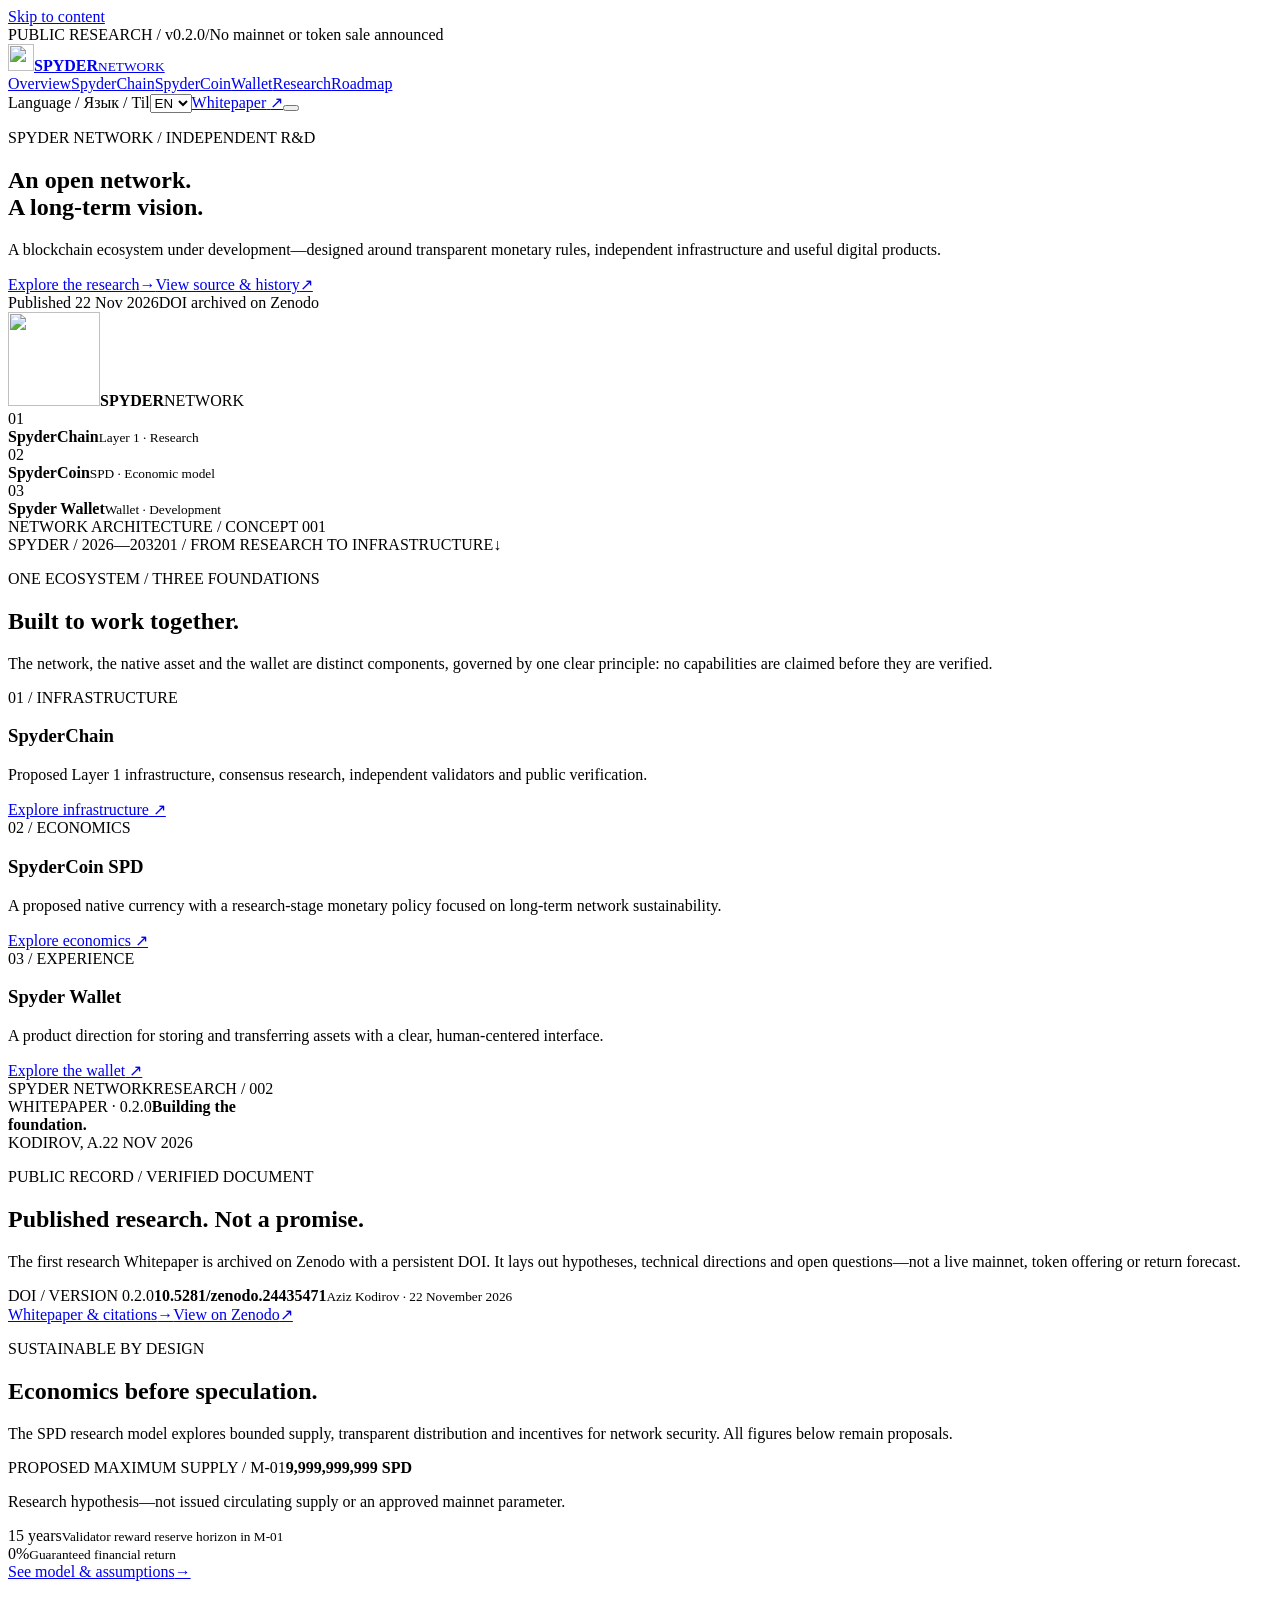
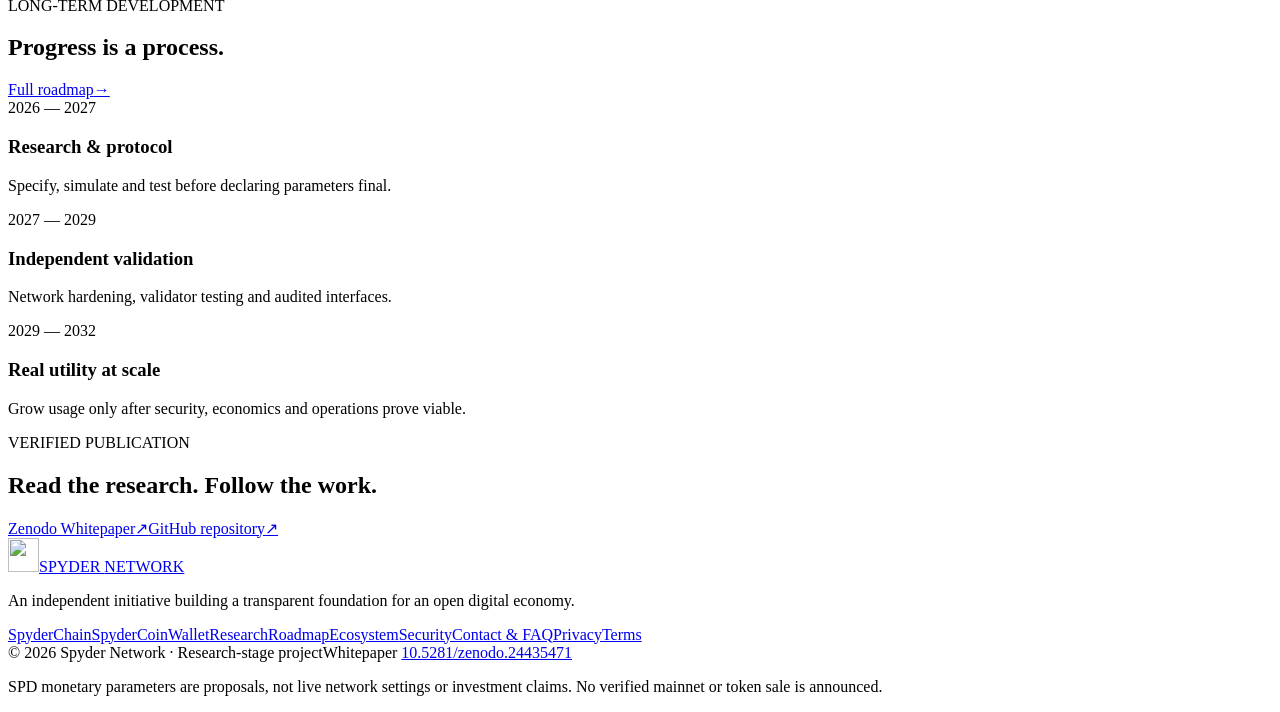
==== commit 51e23c88: "deploy: apply SPYDER website ZIP update" ====
--- a/site/index.html
+++ b/site/index.html
@@ -1,14 +1,8 @@
-<!doctype html><html lang="en"><head><meta charset="utf-8"><meta name="viewport" content="width=device-width, initial-scale=1, viewport-fit=cover"><meta name="theme-color" content="#101111"><title>Money meets conversation — SPYDER</title><meta name="description" content="Explore SPYDER: a wallet and chats brought together. Try an interactive demo of a transfer inside a conversation."><link rel="canonical" href="https://spyder.ac/"><link rel="icon" href="/assets/favicon-48.png"><link rel="apple-touch-icon" href="/assets/apple-touch-icon.png"><meta property="og:type" content="website"><meta property="og:site_name" content="SPYDER"><meta property="og:title" content="Money meets conversation — SPYDER"><meta property="og:description" content="Explore SPYDER: a wallet and chats brought together. Try an interactive demo of a transfer inside a conversation."><meta property="og:image" content="https://spyder.ac/assets/og-spyder.png"><meta property="og:url" content="https://spyder.ac/"><meta name="twitter:card" content="summary_large_image"><link rel="stylesheet" href="/assets/styles.css?v=4"><script defer src="/assets/site-config.js?v=4"></script><script defer src="/assets/app.js?v=4"></script></head>
-<body data-title-en="Money meets conversation — SPYDER" data-title-ru="Деньги и общение — SPYDER" data-title-uz="Pul va muloqot — SPYDER"><a class="skip" href="#main"><span data-en="Skip to content" data-ru="К содержимому" data-uz="Asosiy mazmunga" >Skip to content</span></a><header class="nav" id="top"><div class="wrap nav-inner"><a class="brand" href="/"><img src="/assets/spyder-symbol-white.png" width="28" height="30" alt=""/><span>spyder<span class="brand-sub">wallet</span></span></a><nav class="desktop-nav" aria-label="Main"><a class="nav-link" href="/wallet.html"><span data-en="Wallet" data-ru="Кошелёк" data-uz="Hamyon" >Wallet</span></a><a class="nav-link" href="/network.html"><span data-en="Chats" data-ru="Чаты" data-uz="Chatlar" >Chats</span></a><a class="nav-link" href="/#touch"><span data-en="Touch" data-ru="Touch" data-uz="Touch" >Touch</span></a><a class="nav-link" href="/security.html"><span data-en="Security" data-ru="Безопасность" data-uz="Xavfsizlik" >Security</span></a></nav><div class="nav-right"><label class="language"><svg viewBox="0 0 24 24" fill="none" stroke="currentColor" stroke-width="1.5" stroke-linecap="round" stroke-linejoin="round" aria-hidden="true"><circle cx="12" cy="12" r="9"/><path d="M3 12h18M12 3c-5 6-5 12 0 18 5-6 5-12 0-18Z"/></svg><span class="sr-only">Language / Язык / Til</span><select id="language"><option value="en">EN</option><option value="ru">RU</option><option value="uz">UZ</option></select></label><a class="btn btn-small nav-cta" href="/download.html"><span data-en="Get Spyder" data-ru="Получить Spyder" data-uz="Spyder olish" >Get Spyder</span></a><button type="button" class="menu-btn" aria-expanded="false" aria-controls="mobile-menu" aria-label="Menu"><span></span><span></span></button></div></div><nav id="mobile-menu" class="mobile-menu" hidden><a class="nav-link" href="/wallet.html"><span data-en="Wallet" data-ru="Кошелёк" data-uz="Hamyon" >Wallet</span></a><a class="nav-link" href="/network.html"><span data-en="Chats" data-ru="Чаты" data-uz="Chatlar" >Chats</span></a><a class="nav-link" href="/#touch"><span data-en="Touch" data-ru="Touch" data-uz="Touch" >Touch</span></a><a class="nav-link" href="/security.html"><span data-en="Security" data-ru="Безопасность" data-uz="Xavfsizlik" >Security</span></a><a class="btn" href="/download.html"><span data-en="Get Spyder" data-ru="Получить Spyder" data-uz="Spyder olish" >Get Spyder</span></a></nav></header><main id="main"><noscript><p class="noscript-notice">JavaScript is required for the interactive demo and language switch. / Для демо и переключения языка нужен JavaScript. / Demo va tilni almashtirish uchun JavaScript kerak.</p></noscript><section class="hero"><div class="wrap hero-grid"><div class="hero-copy"><div class="edition"><span></span><span data-en="THE WALLET. WITH A HUMAN SIDE." data-ru="КОШЕЛЁК. БЛИЖЕ К ЛЮДЯМ." data-uz="HAMYON. INSONLARGA YAQIN." >THE WALLET. WITH A HUMAN SIDE.</span></div><h1><span data-en="Money meets" data-ru="Деньги." data-uz="Pul va" >Money meets</span><br><em><span data-en="conversation." data-ru="Общение." data-uz="muloqot." >conversation.</span></em></h1><p data-en="Your wallet and your conversations, together. Explore a simpler way to send — right inside a chat." data-ru="Ваш кошелёк и ваши чаты — вместе. Попробуйте, каким простым может быть перевод прямо в переписке." data-uz="Hamyon va suhbatlaringiz bir joyda. Chat ichida pul yuborish qanchalik oson bo‘lishini sinab ko‘ring." class="lead">Your wallet and your conversations, together. Explore a simpler way to send — right inside a chat.</p><div class="actions"><a class="btn btn-white" href="#demo"><span data-en="Try the experience" data-ru="Попробовать демо" data-uz="Demoni sinash" >Try the experience</span></a><a class="text-link" href="/download.html"><span data-en="Get Spyder ↗" data-ru="Получить Spyder ↗" data-uz="Spyder olish ↗" >Get Spyder ↗</span></a></div><div class="hero-caption"><span class="line"></span><span data-en="Interactive preview · No wallet connection" data-ru="Интерактивное превью · Без подключения кошелька" data-uz="Interaktiv namoyish · Hamyon ulash shart emas" >Interactive preview · No wallet connection</span></div></div><div class="hero-stage"><div class="orb orb-one"></div><div class="orb orb-two"></div><div class="orbit-line"></div><div class="floating-note"><span class="mini-check"><svg viewBox="0 0 24 24" fill="none" stroke="currentColor" stroke-width="1.5" stroke-linecap="round" stroke-linejoin="round" aria-hidden="true"><path d="m5 12 4 4L19 6"/></svg></span><div><b data-en="A little closer." data-ru="Стали ближе." data-uz="Yanada yaqin." >A little closer.</b><small data-en="25 USDC · Demo transfer" data-ru="25 USDC · Демо-перевод" data-uz="25 USDC · Demo o‘tkazma" >25 USDC · Demo transfer</small></div></div><div class="hero-device" aria-label="Spyder demo interface"><div class="device-top"><span>9:41</span><i></i><span>▮▮▮</span></div><div class="device-content"><div class="app-title"><img src="/assets/spyder-symbol-black.png" width="25" height="28" alt=""/><span>spyder</span><span class="avatar">A</span></div><div class="balance-block"><small data-en="Your balance" data-ru="Ваш баланс" data-uz="Balansingiz" >Your balance</small><strong>$2,480<span>.00</span></strong><span class="demo-pill"><span data-en="DEMO PORTFOLIO" data-ru="ДЕМО-ПОРТФЕЛЬ" data-uz="DEMO PORTFEL" >DEMO PORTFOLIO</span></span></div><div class="quick-actions"><span><svg viewBox="0 0 24 24" fill="none" stroke="currentColor" stroke-width="1.5" stroke-linecap="round" stroke-linejoin="round" aria-hidden="true"><path d="M5 12h14m-6-6 6 6-6 6"/></svg><span data-en="Send" data-ru="Отправить" data-uz="Yuborish" >Send</span></span><span><svg viewBox="0 0 24 24" fill="none" stroke="currentColor" stroke-width="1.5" stroke-linecap="round" stroke-linejoin="round" aria-hidden="true"><path d="M12 5v14M5 12h14"/></svg><span data-en="Receive" data-ru="Получить" data-uz="Qabul qilish" >Receive</span></span><span><svg viewBox="0 0 24 24" fill="none" stroke="currentColor" stroke-width="1.5" stroke-linecap="round" stroke-linejoin="round" aria-hidden="true"><path d="M5 4h14a2 2 0 0 1 2 2v10a2 2 0 0 1-2 2H9l-6 4V6a2 2 0 0 1 2-2Z"/><path d="M7 9h10M7 13h6"/></svg><span data-en="Chat" data-ru="Чат" data-uz="Chat" >Chat</span></span></div><div class="asset-title"><span data-en="Your assets" data-ru="Ваши активы" data-uz="Aktivlaringiz" >Your assets</span><span>↗</span></div><div class="asset"><i class="asset-icon">$</i><span>USD Coin<small>USDC</small></span><b>$1,850.00</b></div><div class="asset"><i class="asset-icon">Ξ</i><span>Ethereum<small>ETH</small></span><b>$630.00</b></div><div class="recent"><span class="avatar">M</span><div><b>Maya</b><small><span data-en="Coffee is on me ☕" data-ru="Кофе за мой счёт ☕" data-uz="Qahva mendan ☕" >Coffee is on me ☕</span></small></div><strong>+25 USDC</strong></div><div class="app-tabs"><span><svg viewBox="0 0 24 24" fill="none" stroke="currentColor" stroke-width="1.5" stroke-linecap="round" stroke-linejoin="round" aria-hidden="true"><path d="M20 8V5H5a2 2 0 0 0-2 2v12h18V8H5a1 1 0 0 1 0-2"/><path d="M21 12h-6v4h6"/></svg><span data-en="Wallet" data-ru="Кошелёк" data-uz="Hamyon" >Wallet</span></span><span><svg viewBox="0 0 24 24" fill="none" stroke="currentColor" stroke-width="1.5" stroke-linecap="round" stroke-linejoin="round" aria-hidden="true"><path d="M5 4h14a2 2 0 0 1 2 2v10a2 2 0 0 1-2 2H9l-6 4V6a2 2 0 0 1 2-2Z"/><path d="M7 9h10M7 13h6"/></svg><span data-en="Chats" data-ru="Чаты" data-uz="Chatlar" >Chats</span></span></div></div><div class="home-indicator"></div></div><div class="stage-label">01 / SPYDER WALLET</div><div class="stage-star">✳</div></div></div><div class="wrap hero-bottom"><span>WALLET + CHATS + TOUCH</span><a href="#demo"><span data-en="Scroll to explore" data-ru="Листайте и пробуйте" data-uz="Pastga o‘ting va sinang" >Scroll to explore</span> ↓</a><span>DESIGNED AROUND YOU</span></div></section><section class="intro wrap" id="wallet"><p data-en="A DIFFERENT KIND OF WALLET" data-ru="НОВЫЙ ВЗГЛЯД НА КОШЕЛЁК" data-uz="HAMYONGA YANGICHA QARASH" class="eyebrow">A DIFFERENT KIND OF WALLET</p><h2 data-en="Less copying. More connecting." data-ru="Меньше копирования. Больше общения." data-uz="Kamroq nusxalash. Ko‘proq muloqot." >Less copying. More connecting.</h2><p data-en="Choose a person. Enter an amount. Keep the conversation going. That is the experience we are building." data-ru="Выберите человека. Введите сумму. Продолжайте разговор. Именно такой опыт мы создаём." data-uz="Insonni tanlang. Summani kiriting. Suhbatni davom ettiring. Biz shunday tajriba yaratmoqdamiz." class="lead">Choose a person. Enter an amount. Keep the conversation going. That is the experience we are building.</p></section><section class="demo-section wrap" id="demo"><div class="demo-layout"><div class="demo-editorial"><p data-en="01 / TRY IT YOURSELF" data-ru="01 / ПОПРОБУЙТЕ САМИ" data-uz="01 / O‘ZINGIZ SINANG" class="eyebrow">01 / TRY IT YOURSELF</p><h2 data-en="A transfer.
-In the conversation." data-ru="Перевод.
-Внутри разговора." data-uz="O‘tkazma.
-Suhbat ichida." >A transfer.
-In the conversation.</h2><p data-en="A small demo. A big difference. Send a little something to Maya and see how it feels." data-ru="Маленькое демо. Большая разница. Отправьте немного USDC Майе и оцените процесс." data-uz="Kichik demo. Katta farq. Mayaga biroz USDC yuboring va jarayonni sinab ko‘ring." class="lead">A small demo. A big difference. Send a little something to Maya and see how it feels.</p><ol class="demo-steps"><li data-step="1" class="active"><span>01</span><span data-en="Open the conversation" data-ru="Откройте переписку" data-uz="Suhbatni oching" >Open the conversation</span></li><li data-step="2"><span>02</span><span data-en="Choose an amount &amp; network" data-ru="Выберите сумму и сеть" data-uz="Summa va tarmoqni tanlang" >Choose an amount &amp; network</span></li><li data-step="3"><span>03</span><span data-en="Review. Send. Stay connected." data-ru="Проверьте. Отправьте. Общайтесь." data-uz="Tekshiring. Yuboring. Suhbatlashing." >Review. Send. Stay connected.</span></li></ol><div class="demo-disclaimer"><svg viewBox="0 0 24 24" fill="none" stroke="currentColor" stroke-width="1.5" stroke-linecap="round" stroke-linejoin="round" aria-hidden="true"><path d="m12 3 8 3v6c0 5-8 9-8 9s-8-4-8-9V6l8-3Z"/><path d="m8 11 3 3 5-5"/></svg><span data-en="A simulation with sample funds. No account, real transaction or connection to a blockchain." data-ru="Симуляция с тестовыми средствами. Без аккаунта, реальной транзакции и подключения к блокчейну." data-uz="Namunaviy mablag‘lar bilan simulyatsiya. Akkaunt, haqiqiy tranzaksiya yoki blokcheynga ulanish yo‘q." >A simulation with sample funds. No account, real transaction or connection to a blockchain.</span></div></div><div class="demo-workspace"><div class="workspace-head"><span><i></i> SPYDER PLAYGROUND</span><button type="button" id="demo-reset"><span data-en="Reset ↺" data-ru="Сначала ↺" data-uz="Qaytadan ↺" >Reset ↺</span></button></div><div class="chat-app"><div class="chat-top"><span class="avatar">M</span><div><b>Maya</b><small><span data-en="Demo contact" data-ru="Демо-контакт" data-uz="Demo kontakt" >Demo contact</span></small></div><span class="demo-pill">DEMO</span></div><div class="chat-messages"><span class="chat-day"><span data-en="Today" data-ru="Сегодня" data-uz="Bugun" >Today</span></span><div class="bubble incoming"><span data-en="Same place. Two coffees? ☕" data-ru="На том же месте. Два кофе? ☕" data-uz="O‘sha joyda. Ikkita qahva? ☕" >Same place. Two coffees? ☕</span></div><div class="bubble outgoing"><span data-en="Of course. This one is on me." data-ru="Конечно. В этот раз угощаю я." data-uz="Albatta. Bu safar mendan." >Of course. This one is on me.</span></div><div id="transfer-receipt" class="receipt" hidden><div class="receipt-icon"><svg viewBox="0 0 24 24" fill="none" stroke="currentColor" stroke-width="1.5" stroke-linecap="round" stroke-linejoin="round" aria-hidden="true"><path d="m5 12 4 4L19 6"/></svg></div><small><span data-en="Demo transfer complete" data-ru="Демо-перевод выполнен" data-uz="Demo o‘tkazma bajarildi" >Demo transfer complete</span></small><strong id="receipt-amount">25 USDC</strong><span id="receipt-network">Polygon</span><span class="receipt-label"><span data-en="Simulation · No funds sent" data-ru="Симуляция · Средства не отправлялись" data-uz="Simulyatsiya · Mablag‘ yuborilmadi" >Simulation · No funds sent</span></span></div></div><div id="demo-start" class="demo-start"><span><span data-en="Make someone’s day." data-ru="Порадуйте близкого." data-uz="Yaqiningizni xursand qiling." >Make someone’s day.</span></span><button type="button" class="btn" id="open-transfer"><span data-en="Send to Maya" data-ru="Отправить Майе" data-uz="Mayaga yuborish" >Send to Maya</span> <svg viewBox="0 0 24 24" fill="none" stroke="currentColor" stroke-width="1.5" stroke-linecap="round" stroke-linejoin="round" aria-hidden="true"><path d="M5 12h14m-6-6 6 6-6 6"/></svg></button></div><div id="transfer-compose" class="transfer-compose" hidden><div class="compose-heading"><b><span data-en="Send to Maya" data-ru="Перевод Майе" data-uz="Mayaga o‘tkazma" >Send to Maya</span></b><button type="button" class="icon-btn" id="close-transfer" aria-label="Close / Закрыть / Yopish">×</button></div><label class="amount-label" for="transfer-amount"><span data-en="Amount · USDC" data-ru="Сумма · USDC" data-uz="Summa · USDC" >Amount · USDC</span></label><div class="amount-input"><input id="transfer-amount" type="text" inputmode="decimal" autocomplete="off" value="25" aria-describedby="amount-error" maxlength="12"><span>USDC</span></div><div class="amount-presets"><button type="button" data-amount="10">10</button><button type="button" data-amount="25">25</button><button type="button" data-amount="100">100</button></div><label class="network-label" for="transfer-network"><span data-en="Demo network" data-ru="Демо-сеть" data-uz="Demo tarmoq" >Demo network</span></label><select id="transfer-network"><option value="Polygon">Polygon</option><option value="Ethereum">Ethereum</option></select><p class="field-note"><span data-en="Sample balance: 1,850 USDC" data-ru="Тестовый баланс: 1 850 USDC" data-uz="Namunaviy balans: 1 850 USDC" >Sample balance: 1,850 USDC</span></p><p id="amount-error" class="error" role="alert" hidden></p><button type="button" class="btn full" id="review-transfer"><span data-en="Review transfer" data-ru="Проверить перевод" data-uz="O‘tkazmani tekshirish" >Review transfer</span></button></div><div id="transfer-review" class="transfer-review" hidden><h3><span data-en="One last look." data-ru="Всё верно?" data-uz="Hammasi to‘g‘rimi?" >One last look.</span></h3><dl><div><dt><span data-en="To" data-ru="Получатель" data-uz="Qabul qiluvchi" >To</span></dt><dd>Maya</dd></div><div><dt><span data-en="Amount" data-ru="Сумма" data-uz="Summa" >Amount</span></dt><dd id="review-amount"></dd></div><div><dt><span data-en="Demo network" data-ru="Демо-сеть" data-uz="Demo tarmoq" >Demo network</span></dt><dd id="review-network"></dd></div><div><dt><span data-en="Sample network fee" data-ru="Пример комиссии сети" data-uz="Namunaviy tarmoq haqi" >Sample network fee</span></dt><dd id="review-fee"></dd></div></dl><p class="field-note"><span data-en="Illustrative fee only. Actual network fees and supported assets will be confirmed at release." data-ru="Комиссия приведена для примера. Реальные комиссии и поддержка активов будут уточнены к релизу." data-uz="Haq faqat namuna uchun. Haqiqiy tarmoq haqlari va aktivlar relizda aniqlanadi." >Illustrative fee only. Actual network fees and supported assets will be confirmed at release.</span></p><button type="button" class="btn full" id="confirm-transfer"><span data-en="Send demo transfer" data-ru="Выполнить демо-перевод" data-uz="Demo o‘tkazmani yuborish" >Send demo transfer</span></button><button type="button" class="back-btn" id="edit-transfer"><span data-en="Edit details" data-ru="Изменить данные" data-uz="Ma’lumotlarni o‘zgartirish" >Edit details</span></button></div><div id="demo-success" class="demo-success" hidden><p role="status"><span data-en="That’s it. Back to the conversation." data-ru="Готово. Возвращайтесь к разговору." data-uz="Tayyor. Suhbatni davom ettiring." >That’s it. Back to the conversation.</span></p><button type="button" class="btn full" id="try-again"><span data-en="Try another transfer" data-ru="Попробовать ещё" data-uz="Yana sinash" >Try another transfer</span></button></div></div><div class="workspace-foot"><span data-en="Your first Spyder moment." data-ru="Ваш первый момент со Spyder." data-uz="Spyder bilan ilk taassurotingiz." >Your first Spyder moment.</span><span>↗</span></div></div></div></section><section class="wrap features" id="features"><div class="section-heading"><p data-en="EVERYDAY, RECONSIDERED" data-ru="ПРИВЫЧНОЕ ПО-НОВОМУ" data-uz="KUNDALIK HAYOTGA YANGICHA QARASH" class="eyebrow">EVERYDAY, RECONSIDERED</p><h2 data-en="One place. Your people." data-ru="Одно место. Ваши люди." data-uz="Bir joy. Yaqinlaringiz." >One place. Your people.</h2></div><div class="feature-grid"><a class="feature-card feature-light" href="/wallet.html"><div class="feature-number">01 / WALLET <span>↗</span></div><div class="mini-portfolio"><small>USDC</small><strong>1,850<span>.00</span></strong><div class="portfolio-line"><i></i><i></i><i></i><i></i><i></i><i></i><i></i><i></i><i></i><i></i><i></i><i></i></div><span class="tiny"><span data-en="ILLUSTRATIVE BALANCE" data-ru="ТЕСТОВЫЙ БАЛАНС" data-uz="NAMUNAVIY BALANS" >ILLUSTRATIVE BALANCE</span></span></div><h3 data-en="A clearer view." data-ru="Всё перед глазами." data-uz="Barchasi ko‘z oldingizda." >A clearer view.</h3><p data-en="Assets and activity, with room to breathe." data-ru="Активы и операции. Всё на своих местах." data-uz="Aktivlar va amallar. Hammasi o‘z joyida." class="card-copy">Assets and activity, with room to breathe.</p></a><a class="feature-card feature-silver" href="/network.html"><div class="feature-number">02 / CHATS <span>↗</span></div><div class="mini-conversation"><span class="bubble incoming"><span data-en="Made it home?" data-ru="Уже дома?" data-uz="Uyga yetdingmi?" >Made it home?</span></span><span class="bubble outgoing"><span data-en="Yes. Thank you ♡" data-ru="Да. Спасибо ♡" data-uz="Ha. Rahmat ♡" >Yes. Thank you ♡</span></span><span class="mini-payment"><svg viewBox="0 0 24 24" fill="none" stroke="currentColor" stroke-width="1.5" stroke-linecap="round" stroke-linejoin="round" aria-hidden="true"><path d="m5 12 4 4L19 6"/></svg> 25 USDC <small>DEMO</small></span></div><h3 data-en="More than a message." data-ru="Больше, чем сообщение." data-uz="Xabardan ko‘proq." >More than a message.</h3><p data-en="Bring the transfer into the conversation." data-ru="Перевод — часть вашего разговора." data-uz="O‘tkazma — suhbatingizning bir qismi." class="card-copy">Bring the transfer into the conversation.</p></a></div></section><section class="touch-section" id="touch"><div class="wrap touch-grid"><div class="touch-copy"><p data-en="02 / A SPYDER SIGNATURE" data-ru="02 / ФИРМЕННЫЙ ЖЕСТ" data-uz="02 / SPYDER USLUBI" class="eyebrow">02 / A SPYDER SIGNATURE</p><h2 data-en="Closer.
-With a touch." data-ru="Ближе.
-Одним касанием." data-uz="Yaqinroq.
-Bir tegish bilan." >Closer.
-With a touch.</h2><p data-en="A new way to imagine connection. Start the scene and watch two worlds come together." data-ru="Новый взгляд на взаимодействие. Запустите сцену и посмотрите, как два мира становятся ближе." data-uz="Bog‘lanishga yangicha qarash. Sahnani boshlang va ikki olamning yaqinlashishini ko‘ring." class="lead">A new way to imagine connection. Start the scene and watch two worlds come together.</p><button type="button" id="touch-play" class="btn btn-white"><span data-en="Experience Touch" data-ru="Попробовать Touch" data-uz="Touch’ni sinash" >Experience Touch</span></button><p class="touch-caption"><span data-en="Interaction concept · Not an available transfer method" data-ru="Концепция взаимодействия · Не действующий способ перевода" data-uz="Muloqot konsepsiyasi · Hozircha o‘tkazma usuli emas" >Interaction concept · Not an available transfer method</span></p></div><div class="touch-art" id="touch-art"><div class="touch-orbit one"></div><div class="touch-orbit two"></div><div class="touch-orbit three"></div><div class="touch-phone left"><span>SPYDER</span><div class="touch-person">A</div><small><span data-en="You" data-ru="Вы" data-uz="Siz" >You</span></small></div><div class="touch-bridge"><img src="/assets/spyder-symbol-white.png" width="40" height="44" alt=""/></div><div class="touch-phone right"><span>SPYDER</span><div class="touch-person">M</div><small>Maya</small></div><div id="touch-status" class="touch-status" role="status"><span data-en="Two people. One connection." data-ru="Два человека. Одна связь." data-uz="Ikki inson. Bitta aloqa." >Two people. One connection.</span></div></div></div></section><section class="wrap trust" id="security"><div><p data-en="CLARITY BEFORE EVERYTHING" data-ru="ПОНЯТНОСТЬ ПРЕЖДЕ ВСЕГО" data-uz="AVVALO ANIQLIK" class="eyebrow">CLARITY BEFORE EVERYTHING</p><h2 data-en="Trust starts
-with clear answers." data-ru="Доверие начинается
-с ясных ответов." data-uz="Ishonch aniq
-javoblardan boshlanadi." >Trust starts
-with clear answers.</h2><a class="text-link dark-link" href="/security.html"><span data-en="Explore security ↗" data-ru="О безопасности ↗" data-uz="Xavfsizlik haqida ↗" >Explore security ↗</span></a></div><div class="trust-list"><article><span>01</span><div><h3 data-en="Understand the product" data-ru="Понимайте продукт" data-uz="Mahsulotni tushuning" >Understand the product</h3><p data-en="This site is a preview. It does not hold assets, access keys or send transactions." data-ru="Этот сайт — превью. Он не хранит активы, не получает ключи и не отправляет транзакции." data-uz="Bu sayt — namoyish. U aktivlarni saqlamaydi, kalitlarga kirmaydi va tranzaksiya yubormaydi." class="card-copy">This site is a preview. It does not hold assets, access keys or send transactions.</p></div></article><article><span>02</span><div><h3 data-en="Know what is ready" data-ru="Знайте, что готово" data-uz="Nima tayyorligini biling" >Know what is ready</h3><p data-en="Product stages are visible. Concepts are marked, and distribution links appear only when configured." data-ru="Этапы продукта обозначены. Концепции отмечены, ссылки на установку появятся после подключения." data-uz="Mahsulot bosqichlari ko‘rsatilgan. Konsepsiyalar belgilangan, o‘rnatish havolalari sozlangach paydo bo‘ladi." class="card-copy">Product stages are visible. Concepts are marked, and distribution links appear only when configured.</p></div></article><article><span>03</span><div><h3 data-en="Keep your secrets yours" data-ru="Храните секреты у себя" data-uz="Sirlaringiz o‘zingizda qolsin" >Keep your secrets yours</h3><p data-en="This website never asks for your recovery phrase or private key." data-ru="Этот сайт никогда не запрашивает вашу фразу восстановления или приватный ключ." data-uz="Bu sayt tiklash iborasi yoki maxfiy kalitingizni hech qachon so‘ramaydi." class="card-copy">This website never asks for your recovery phrase or private key.</p></div></article></div></section><section class="status-section" id="roadmap"><div class="wrap"><div class="section-heading"><p data-en="BUILDING IN THE OPEN" data-ru="ОТКРЫТО О РАЗРАБОТКЕ" data-uz="ISHLANMA HAQIDA OCHIQ" class="eyebrow">BUILDING IN THE OPEN</p><h2 data-en="A clear view of what’s next." data-ru="Понятно, что дальше." data-uz="Keyingi qadamlar aniq." >A clear view of what’s next.</h2></div><div class="status-grid"><article><span class="status-tag ready"><span data-en="TRY NOW" data-ru="ПОПРОБУЙТЕ" data-uz="HOZIR SINANG" >TRY NOW</span></span><h3>Web demo</h3><p data-en="An interactive transfer story, right here in your browser." data-ru="Интерактивный сценарий перевода прямо в браузере." data-uz="Brauzeringizda interaktiv o‘tkazma ssenariysi." class="card-copy">An interactive transfer story, right here in your browser.</p><a class="text-link dark-link" href="#demo"><span data-en="Open demo ↗" data-ru="Открыть демо ↗" data-uz="Demoni ochish ↗" >Open demo ↗</span></a></article><article><span class="status-tag"><span data-en="IN DEVELOPMENT" data-ru="В РАЗРАБОТКЕ" data-uz="ISHLAB CHIQILMOQDA" >IN DEVELOPMENT</span></span><h3>Wallet + Chats</h3><p data-en="The mobile product. Public distribution is not confirmed in this release." data-ru="Мобильный продукт. Публичная установка в этой версии не подтверждена." data-uz="Mobil mahsulot. Ushbu versiyada ommaviy o‘rnatish tasdiqlanmagan." class="card-copy">The mobile product. Public distribution is not confirmed in this release.</p><a class="text-link dark-link" href="/download.html"><span data-en="Check availability ↗" data-ru="Доступность ↗" data-uz="Mavjudlik ↗" >Check availability ↗</span></a></article><article id="ecosystem"><span class="status-tag"><span data-en="EXPLORING" data-ru="КОНЦЕПЦИЯ" data-uz="KONSEPSIYA" >EXPLORING</span></span><h3>Touch / Chain / SPD</h3><p data-en="Long-term ideas, with their own development milestones." data-ru="Долгосрочные идеи с отдельными этапами развития." data-uz="Alohida rivojlanish bosqichlariga ega uzoq muddatli g‘oyalar." class="card-copy">Long-term ideas, with their own development milestones.</p><a class="text-link dark-link" href="/chain.html"><span data-en="Explore the vision ↗" data-ru="О концепции ↗" data-uz="Konsepsiya haqida ↗" >Explore the vision ↗</span></a></article></div></div></section><section class="wrap faq" id="faq"><div><p data-en="A FEW GOOD QUESTIONS" data-ru="ВАЖНЫЕ ВОПРОСЫ" data-uz="MUHIM SAVOLLAR" class="eyebrow">A FEW GOOD QUESTIONS</p><h2 data-en="Let’s make it clear." data-ru="Давайте разберёмся." data-uz="Aniqlik kiritamiz." >Let’s make it clear.</h2><a class="text-link dark-link" href="/support.html"><span data-en="All questions ↗" data-ru="Все вопросы ↗" data-uz="Barcha savollar ↗" >All questions ↗</span></a></div><div><details class="faq-item" data-faq><summary><span data-en="Can I send real money here?" data-ru="Можно отправить реальные деньги?" data-uz="Bu yerda haqiqiy pul yuborish mumkinmi?" >Can I send real money here?</span><span>+</span></summary><p data-en="No. The playground runs entirely in your browser with sample data. It never creates a blockchain transaction." data-ru="Нет. Демо работает в браузере с тестовыми данными и не создаёт транзакций в блокчейне." data-uz="Yo‘q. Demo brauzerda namunaviy ma’lumotlar bilan ishlaydi va blokcheyn tranzaksiyasini yaratmaydi." class="faq-answer">No. The playground runs entirely in your browser with sample data. It never creates a blockchain transaction.</p></details><details class="faq-item" data-faq><summary><span data-en="Is the app available?" data-ru="Приложение уже доступно?" data-uz="Ilova allaqachon mavjudmi?" >Is the app available?</span><span>+</span></summary><p data-en="Check the availability page for official distribution links. Until those links are published, you can explore the web demo." data-ru="Проверенные ссылки будут на странице доступности. Пока они не опубликованы, можно попробовать веб-демо." data-uz="Rasmiy tarqatish havolalari mavjudlik sahifasida bo‘ladi. Ular e’lon qilinguncha veb-demoni sinashingiz mumkin." class="faq-answer">Check the availability page for official distribution links. Until those links are published, you can explore the web demo.</p></details><details class="faq-item" data-faq><summary><span data-en="Which assets and networks are supported?" data-ru="Какие активы и сети поддерживаются?" data-uz="Qaysi aktivlar va tarmoqlar qo‘llanadi?" >Which assets and networks are supported?</span><span>+</span></summary><p data-en="USDC, Polygon and Ethereum in this demo are illustrative. Production support and actual network fees have not been confirmed here." data-ru="USDC, Polygon и Ethereum используются в демо для примера. Поддержка в продукте и реальные комиссии здесь пока не подтверждены." data-uz="Demodagi USDC, Polygon va Ethereum faqat namuna. Mahsulotdagi qo‘llab-quvvatlash va haqiqiy tarmoq haqlari hali tasdiqlanmagan." class="faq-answer">USDC, Polygon and Ethereum in this demo are illustrative. Production support and actual network fees have not been confirmed here.</p></details><details class="faq-item" data-faq><summary><span data-en="What is Spyder Touch?" data-ru="Что такое Spyder Touch?" data-uz="Spyder Touch nima?" >What is Spyder Touch?</span><span>+</span></summary><p data-en="An interaction concept for connecting people. The scene demonstrates an idea, not an available proximity or payment technology." data-ru="Концепция взаимодействия между людьми. Сцена показывает идею, а не доступную технологию обнаружения устройств или оплаты." data-uz="Insonlarni bog‘lash konsepsiyasi. Sahna g‘oyani ko‘rsatadi, mavjud yaqinlik yoki to‘lov texnologiyasini emas." class="faq-answer">An interaction concept for connecting people. The scene demonstrates an idea, not an available proximity or payment technology.</p></details></div></section><section class="closing" id="get-app"><div class="wrap"><p data-en="YOUR NEXT CONNECTION" data-ru="ВАША СЛЕДУЮЩАЯ СВЯЗЬ" data-uz="NAVBATDAGI ALOQANGIZ" class="eyebrow">YOUR NEXT CONNECTION</p><h2 data-en="A little more human." data-ru="Чуть ближе друг к другу." data-uz="Bir-birimizga yanada yaqin." >A little more human.</h2><div class="actions"><a class="btn btn-white" href="#demo"><span data-en="Try Spyder" data-ru="Попробовать Spyder" data-uz="Spyder’ni sinash" >Try Spyder</span></a><a class="text-link" href="/download.html"><span data-en="App availability ↗" data-ru="Доступность приложения ↗" data-uz="Ilova mavjudligi ↗" >App availability ↗</span></a></div></div><span class="closing-word" aria-hidden="true">spyder</span></section></main><footer><div class="wrap"><div class="footer-top"><a class="brand" href="/"><img src="/assets/spyder-symbol-white.png" width="28" height="30" alt=""/><span>spyder<span class="brand-sub">wallet</span></span></a><p><span data-en="Less distance. More connection." data-ru="Ближе друг к другу." data-uz="Bir-birimizga yaqinroq." >Less distance. More connection.</span></p><a href="/#demo" class="text-link"><span data-en="Try the demo" data-ru="Попробовать демо" data-uz="Demoni sinash" >Try the demo</span> ↗</a></div><div class="footer-links"><a class="" href="/download.html"><span data-en="Availability" data-ru="Доступность" data-uz="Mavjudlik" >Availability</span></a><a class="" href="/support.html"><span data-en="Help center" data-ru="Помощь" data-uz="Yordam" >Help center</span></a><a class="" href="/chain.html"><span data-en="Chain &amp; SPD" data-ru="Chain и SPD" data-uz="Chain va SPD" >Chain &amp; SPD</span></a><a class="" href="/#roadmap"><span data-en="Product status" data-ru="Статус продукта" data-uz="Mahsulot holati" >Product status</span></a><a class="" href="/privacy.html"><span data-en="Privacy" data-ru="Конфиденциальность" data-uz="Maxfiylik" >Privacy</span></a><a class="" href="/terms.html"><span data-en="Terms" data-ru="Условия" data-uz="Shartlar" >Terms</span></a></div><div class="footer-bottom"><span>© <span id="year">2026</span> SPYDER</span><span data-en="Product preview. Demo funds have no monetary value." data-ru="Превью продукта. Демо-средства не имеют денежной стоимости." data-uz="Mahsulot namoyishi. Demo mablag‘lar pul qiymatiga ega emas." >Product preview. Demo funds have no monetary value.</span></div></div></footer></body></html>+<!doctype html><html lang="en"><head><meta charset="utf-8"><meta name="viewport" content="width=device-width, initial-scale=1, viewport-fit=cover"><meta name="theme-color" content="#f5f7fb"><meta name="description" content="Spyder Network is an independent blockchain research ecosystem. Explore SpyderChain, SpyderCoin (SPD), Spyder Wallet and the Zenodo-archived Whitepaper."><title>An open network. A long-term vision. — Spyder Network</title><link rel="canonical" href="https://spyder.ac/"><link rel="icon" href="/assets/favicon-48.png"><link rel="apple-touch-icon" href="/assets/apple-touch-icon.png"><meta property="og:type" content="website"><meta property="og:site_name" content="Spyder Network"><meta property="og:title" content="An open network. A long-term vision. — Spyder Network"><meta property="og:description" content="Spyder Network is an independent blockchain research ecosystem. Explore SpyderChain, SpyderCoin (SPD), Spyder Wallet and the Zenodo-archived Whitepaper."><meta property="og:url" content="https://spyder.ac/"><meta property="og:image" content="https://spyder.ac/assets/og-spyder.png"><meta name="twitter:card" content="summary_large_image"><link rel="stylesheet" href="/assets/styles.css?v=6.0.0"><script defer src="/assets/site-config.js?v=6.0.0"></script><script defer src="/assets/app.js?v=6.0.0"></script></head><body data-title-en="An open network. A long-term vision. — Spyder Network" data-title-ru="Открытая сеть. Долгосрочное видение. — Spyder Network" data-title-uz="Ochiq tarmoq. Uzoq muddatli maqsad. — Spyder Network"><a class="skip" href="#main"><span data-en="Skip to content" data-ru="К содержимому" data-uz="Mazmunga o‘tish">Skip to content</span></a>
+<div class="research-bar"><div class="container research-inner"><span class="status-dot" aria-hidden="true"></span><span data-en="PUBLIC RESEARCH / v0.2.0" data-ru="ПУБЛИЧНОЕ ИССЛЕДОВАНИЕ / v0.2.0" data-uz="OMMAVIY TADQIQOT / v0.2.0">PUBLIC RESEARCH / v0.2.0</span><span class="bar-sep">/</span><span data-en="No mainnet or token sale announced" data-ru="Mainnet и продажа монеты не объявлены" data-uz="Mainnet va token sotuvi e’lon qilinmagan">No mainnet or token sale announced</span></div></div>
+<header class="site-header"><div class="container header-inner"><a class="brand" href="/" aria-label="Spyder Network home"><span class="brand-icon"><img src="/assets/spyder-symbol-white.png" width="26" height="27" alt=""></span><span class="brand-words"><strong>SPYDER</strong><small>NETWORK</small></span></a><nav class="nav-links" aria-label="Main navigation"><a class="nav-item active" href="/"><span data-en="Overview" data-ru="Обзор" data-uz="Bosh sahifa">Overview</span></a><a class="nav-item" href="/chain.html"><span data-en="SpyderChain" data-ru="SpyderChain" data-uz="SpyderChain">SpyderChain</span></a><a class="nav-item" href="/coin.html"><span data-en="SpyderCoin" data-ru="SpyderCoin" data-uz="SpyderCoin">SpyderCoin</span></a><a class="nav-item" href="/wallet.html"><span data-en="Wallet" data-ru="Кошелёк" data-uz="Hamyon">Wallet</span></a><a class="nav-item" href="/whitepaper.html"><span data-en="Research" data-ru="Исследования" data-uz="Tadqiqot">Research</span></a><a class="nav-item" href="/roadmap.html"><span data-en="Roadmap" data-ru="План развития" data-uz="Reja">Roadmap</span></a></nav><div class="nav-tools"><label class="language"><span class="sr-only">Language / Язык / Til</span><select id="language" aria-label="Language"><option value="en">EN</option><option value="ru">RU</option><option value="uz">UZ</option></select></label><a class="header-cta" href="https://doi.org/10.5281/zenodo.24435471" target="_blank" rel="noopener noreferrer"><span data-en="Whitepaper" data-ru="Whitepaper" data-uz="Whitepaper">Whitepaper</span> <span aria-hidden="true">↗</span></a><button type="button" class="menu-btn" aria-label="Toggle navigation" aria-controls="mobile-menu" aria-expanded="false"><span></span><span></span></button></div></div><nav id="mobile-menu" class="mobile-menu" aria-label="Mobile navigation" hidden><a class="mobile-link active" href="/"><span data-en="Overview" data-ru="Обзор" data-uz="Bosh sahifa">Overview</span></a><a class="mobile-link" href="/chain.html"><span data-en="SpyderChain" data-ru="SpyderChain" data-uz="SpyderChain">SpyderChain</span></a><a class="mobile-link" href="/coin.html"><span data-en="SpyderCoin" data-ru="SpyderCoin" data-uz="SpyderCoin">SpyderCoin</span></a><a class="mobile-link" href="/wallet.html"><span data-en="Wallet" data-ru="Кошелёк" data-uz="Hamyon">Wallet</span></a><a class="mobile-link" href="/whitepaper.html"><span data-en="Research" data-ru="Исследования" data-uz="Tadqiqot">Research</span></a><a class="mobile-link" href="/roadmap.html"><span data-en="Roadmap" data-ru="План развития" data-uz="Reja">Roadmap</span></a><a class="mobile-link" href="/network.html"><span data-en="Ecosystem" data-ru="Экосистема" data-uz="Ekotizim">Ecosystem</span></a><a class="mobile-link" href="/security.html"><span data-en="Security" data-ru="Безопасность" data-uz="Xavfsizlik">Security</span></a><a class="mobile-link" href="/support.html"><span data-en="Contact &amp; FAQ" data-ru="Вопросы и контакты" data-uz="Savollar va aloqa">Contact &amp; FAQ</span></a><a class="mobile-link" href="/privacy.html"><span data-en="Privacy" data-ru="Конфиденциальность" data-uz="Maxfiylik">Privacy</span></a><a class="mobile-link" href="/terms.html"><span data-en="Terms" data-ru="Условия" data-uz="Shartlar">Terms</span></a></nav></header><main id="main"><section class="hero"><div class="container hero-grid"><div class="hero-content"><p class="eyebrow"><span data-en="SPYDER NETWORK  /  INDEPENDENT R&amp;D" data-ru="SPYDER NETWORK  /  НЕЗАВИСИМЫЕ ИССЛЕДОВАНИЯ" data-uz="SPYDER NETWORK  /  MUSTAQIL TADQIQOT">SPYDER NETWORK  /  INDEPENDENT R&amp;D</span></p><h1><span data-en="An open network." data-ru="Открытая сеть." data-uz="Ochiq tarmoq.">An open network.</span><br><span class="gradient-type"><span data-en="A long-term vision." data-ru="Долгосрочное видение." data-uz="Uzoq muddatli maqsad.">A long-term vision.</span></span></h1><p class="hero-lead" data-en="A blockchain ecosystem under development—designed around transparent monetary rules, independent infrastructure and useful digital products." data-ru="Блокчейн-экосистема в разработке: прозрачная денежная политика, независимая инфраструктура и действительно полезные цифровые продукты." data-uz="Rivojlanish bosqichidagi blokcheyn ekotizimi: shaffof pul siyosati, mustaqil infratuzilma va foydali raqamli mahsulotlar.">A blockchain ecosystem under development—designed around transparent monetary rules, independent infrastructure and useful digital products.</p><div class="hero-actions"><a class="btn btn-primary" href="/whitepaper.html"><span data-en="Explore the research" data-ru="Изучить исследования" data-uz="Tadqiqotni ko‘rish">Explore the research</span><span aria-hidden="true">→</span></a><a class="btn btn-ghost" href="https://github.com/im-ceo-bitch/spyder-network-whitepaper" target="_blank" rel="noopener noreferrer"><span data-en="View source &amp; history" data-ru="История проекта" data-uz="Loyiha tarixi">View source &amp; history</span><span aria-hidden="true">↗</span></a></div><div class="hero-proof"><span><i></i><span data-en="Published 22 Nov 2026" data-ru="Опубликовано 22 ноя 2026" data-uz="22-noyabr 2026 nashr qilingan">Published 22 Nov 2026</span></span><span><span data-en="DOI archived on Zenodo" data-ru="DOI в архиве Zenodo" data-uz="Zenodo DOI arxivi">DOI archived on Zenodo</span></span></div></div><div class="hero-visual"><div class="constellation" aria-label="Spyder Network conceptual ecosystem illustration"><div class="constellation-grid"></div><div class="constellation-ring ring-one"></div><div class="constellation-ring ring-two"></div><div class="constellation-ring ring-three"></div><span class="orbit-tick o1"></span><span class="orbit-tick o2"></span><span class="orbit-tick o3"></span><div class="constellation-center"><img src="/assets/spyder-symbol-white.png" alt="" width="92" height="94"><strong>SPYDER</strong><span>NETWORK</span></div><div class="orbit-point point-chain"><span class="mini-orb">01</span><div><strong>SpyderChain</strong><small>Layer 1 · Research</small></div></div><div class="orbit-point point-coin"><span class="mini-orb">02</span><div><strong>SpyderCoin</strong><small>SPD · Economic model</small></div></div><div class="orbit-point point-wallet"><span class="mini-orb">03</span><div><strong>Spyder Wallet</strong><small>Wallet · Development</small></div></div><div class="grid-coordinate">NETWORK ARCHITECTURE / CONCEPT 001</div></div></div></div><div class="container hero-foot"><span>SPYDER / 2026—2032</span><span><span data-en="01 / FROM RESEARCH TO INFRASTRUCTURE" data-ru="01 / ОТ ИССЛЕДОВАНИЙ К ИНФРАСТРУКТУРЕ" data-uz="01 / TADQIQOTDAN INFRATUZILMAGACHA">01 / FROM RESEARCH TO INFRASTRUCTURE</span></span><span>↓</span></div></section>
+<section class="section section-intro"><div class="container"><div class="section-header"><div><p class="eyebrow"><span data-en="ONE ECOSYSTEM / THREE FOUNDATIONS" data-ru="ОДНА ЭКОСИСТЕМА / ТРИ ОСНОВЫ" data-uz="BITTA EKOTIZIM / UCH ASOS">ONE ECOSYSTEM / THREE FOUNDATIONS</span></p><h2><span data-en="Built to work together." data-ru="Единая система." data-uz="Birgalikda ishlash uchun.">Built to work together.</span></h2></div><p class="section-explain" data-en="The network, the native asset and the wallet are distinct components, governed by one clear principle: no capabilities are claimed before they are verified." data-ru="Сеть, монета и кошелёк — отдельные компоненты одной системы. Мы не объявляем возможности готовыми, пока они не подтверждены." data-uz="Tarmoq, tanga va hamyon — yagona tizimning alohida qismlari. Imkoniyatlar tasdiqlanmaguncha tayyor deb e’lon qilinmaydi.">The network, the native asset and the wallet are distinct components, governed by one clear principle: no capabilities are claimed before they are verified.</p></div><div class="three-grid"><article class="feature-card"><span class="feature-index">01 / INFRASTRUCTURE</span><div><h3>SpyderChain</h3><p class="card-copy" data-en="Proposed Layer 1 infrastructure, consensus research, independent validators and public verification." data-ru="Предполагаемая инфраструктура Layer 1: исследования консенсуса, независимые валидаторы и публичная проверка." data-uz="Rejalashtirilgan Layer 1 infratuzilmasi: konsensus tadqiqoti, mustaqil validatorlar va ochiq tekshiruv.">Proposed Layer 1 infrastructure, consensus research, independent validators and public verification.</p></div><a class="feature-link" href="/chain.html"><span data-en="Explore infrastructure" data-ru="Подробнее об инфраструктуре" data-uz="Infratuzilmani ko‘rish">Explore infrastructure</span><span aria-hidden="true"> ↗</span></a></article><article class="feature-card"><span class="feature-index">02 / ECONOMICS</span><div><h3>SpyderCoin <span class="ticker">SPD</span></h3><p class="card-copy" data-en="A proposed native currency with a research-stage monetary policy focused on long-term network sustainability." data-ru="Предполагаемая нативная монета с исследуемой денежной моделью, ориентированной на долгосрочную устойчивость сети." data-uz="Tarmoq barqarorligiga qaratilgan, hozir tadqiq qilinayotgan pul modeli bilan rejalashtirilgan mahalliy tanga.">A proposed native currency with a research-stage monetary policy focused on long-term network sustainability.</p></div><a class="feature-link" href="/coin.html"><span data-en="Explore economics" data-ru="Исследовать экономику" data-uz="Iqtisodiyotni ko‘rish">Explore economics</span><span aria-hidden="true"> ↗</span></a></article><article class="feature-card"><span class="feature-index">03 / EXPERIENCE</span><div><h3>Spyder Wallet</h3><p class="card-copy" data-en="A product direction for storing and transferring assets with a clear, human-centered interface." data-ru="Направление разработки удобного кошелька для хранения и передачи цифровых активов." data-uz="Raqamli aktivlarni saqlash va yuborish uchun qulay hamyon yaratish yo‘nalishi.">A product direction for storing and transferring assets with a clear, human-centered interface.</p></div><a class="feature-link" href="/wallet.html"><span data-en="Explore the wallet" data-ru="Подробнее о кошельке" data-uz="Hamyonni ko‘rish">Explore the wallet</span><span aria-hidden="true"> ↗</span></a></article></div></div></section>
+<section class="section research-feature"><div class="container research-grid"><div class="research-graphic"><div class="paper-top"><span>SPYDER NETWORK</span><span>RESEARCH / 002</span></div><div class="paper-body"><span class="paper-tag">WHITEPAPER · 0.2.0</span><strong>Building the<br>foundation.</strong><div class="paper-lines"><i></i><i></i><i></i></div><div class="paper-footer"><span>KODIROV, A.</span><span>22 NOV 2026</span></div></div></div><div class="research-copy"><p class="eyebrow"><span data-en="PUBLIC RECORD / VERIFIED DOCUMENT" data-ru="ПУБЛИЧНАЯ ЗАПИСЬ / ДОКУМЕНТ" data-uz="OCHIQ YOZUV / HUJJAT">PUBLIC RECORD / VERIFIED DOCUMENT</span></p><h2><span data-en="Published research. Not a promise." data-ru="Документированная работа. Без пустых обещаний." data-uz="Nashr qilingan tadqiqot. Bo‘sh va’dalarsiz.">Published research. Not a promise.</span></h2><p class="body-copy" data-en="The first research Whitepaper is archived on Zenodo with a persistent DOI. It lays out hypotheses, technical directions and open questions—not a live mainnet, token offering or return forecast." data-ru="Первая исследовательская версия Whitepaper хранится в Zenodo и имеет постоянный DOI. В ней представлены гипотезы, направления разработки и открытые вопросы — не запущенный mainnet, продажа токена или прогноз доходности." data-uz="Whitepaper’ning dastlabki tadqiqot nashri Zenodo’da doimiy DOI bilan saqlanadi. U taxminlar, texnik yo‘nalishlar va ochiq savollarni tushuntiradi — ishga tushgan mainnet yoki daromad prognozi emas.">The first research Whitepaper is archived on Zenodo with a persistent DOI. It lays out hypotheses, technical directions and open questions—not a live mainnet, token offering or return forecast.</p><div class="citation-mini"><span>DOI / VERSION 0.2.0</span><strong>10.5281/zenodo.24435471</strong><small>Aziz Kodirov · 22 November 2026</small></div><div class="inline-actions"><a class="btn btn-primary" href="/whitepaper.html"><span data-en="Whitepaper &amp; citations" data-ru="Whitepaper и ссылки" data-uz="Whitepaper va havolalar">Whitepaper &amp; citations</span><span aria-hidden="true">→</span></a><a class="btn btn-text" href="https://zenodo.org/records/24435471" target="_blank" rel="noopener noreferrer"><span data-en="View on Zenodo" data-ru="Открыть в Zenodo" data-uz="Zenodo’da ochish">View on Zenodo</span><span aria-hidden="true">↗</span></a></div></div></div></section>
+<section class="section economics-preview"><div class="container"><div class="section-header"><div><p class="eyebrow"><span data-en="SUSTAINABLE BY DESIGN" data-ru="УСТОЙЧИВОСТЬ ПО ПРОЕКТУ" data-uz="BARQARORLIK ASOSIDA">SUSTAINABLE BY DESIGN</span></p><h2><span data-en="Economics before speculation." data-ru="Сначала экономика. Не спекуляции." data-uz="Avval iqtisodiyot. Spekulyatsiya emas.">Economics before speculation.</span></h2></div><p class="section-explain" data-en="The SPD research model explores bounded supply, transparent distribution and incentives for network security. All figures below remain proposals." data-ru="Исследуемая модель SPD предусматривает ограниченное предложение, прозрачное распределение и стимулы для безопасности. Все цифры ниже предварительные." data-uz="SPD modeli cheklangan taklif, shaffof taqsimot va tarmoq xavfsizligini rag‘batlantirishni o‘rganadi. Quyidagi raqamlar dastlabki.">The SPD research model explores bounded supply, transparent distribution and incentives for network security. All figures below remain proposals.</p></div><div class="economic-card"><div class="economic-main"><span class="eyebrow-inline"><span data-en="PROPOSED MAXIMUM SUPPLY / M-01" data-ru="ПРЕДЛАГАЕМЫЙ МАКСИМУМ / M-01" data-uz="TAKLIF ETILGAN MAKSIMUM / M-01">PROPOSED MAXIMUM SUPPLY / M-01</span></span><strong class="supply-value">9,999,999,999<span> SPD</span></strong><p><span data-en="Research hypothesis—not issued circulating supply or an approved mainnet parameter." data-ru="Исследовательская гипотеза, а не обращающееся предложение или утверждённый параметр mainnet." data-uz="Tadqiqot taxmini — muomaladagi tanga miqdori yoki tasdiqlangan mainnet parametri emas.">Research hypothesis—not issued circulating supply or an approved mainnet parameter.</span></p></div><div class="economic-stats"><div><span>15 <span data-en="years" data-ru="лет" data-uz="yil">years</span></span><small><span data-en="Validator reward reserve horizon in M-01" data-ru="Горизонт резерва валидаторов в M-01" data-uz="M-01 dagi validator zaxirasi davri">Validator reward reserve horizon in M-01</span></small></div><div><span>0%</span><small><span data-en="Guaranteed financial return" data-ru="Гарантированная доходность" data-uz="Kafolatlangan daromad">Guaranteed financial return</span></small></div><div><a class="btn btn-dark" href="/coin.html"><span data-en="See model &amp; assumptions" data-ru="Модель и допущения" data-uz="Model va farazlar">See model &amp; assumptions</span><span aria-hidden="true">→</span></a></div></div></div></div></section>
+<section class="section roadmap-preview"><div class="container"><div class="section-header"><div><p class="eyebrow"><span data-en="LONG-TERM DEVELOPMENT" data-ru="ДОЛГОСРОЧНОЕ РАЗВИТИЕ" data-uz="UZOQ MUDDATLI RIVOJLANISH">LONG-TERM DEVELOPMENT</span></p><h2><span data-en="Progress is a process." data-ru="Развитие — это процесс." data-uz="Rivojlanish — jarayon.">Progress is a process.</span></h2></div><a class="btn btn-text" href="/roadmap.html"><span data-en="Full roadmap" data-ru="Вся дорожная карта" data-uz="To‘liq reja">Full roadmap</span><span aria-hidden="true">→</span></a></div><div class="milestone-grid"><div><span>2026 — 2027</span><h3><span data-en="Research &amp; protocol" data-ru="Исследования и протокол" data-uz="Tadqiqot va protokol">Research &amp; protocol</span></h3><p class="small-copy" data-en="Specify, simulate and test before declaring parameters final." data-ru="Описать, моделировать и испытывать протокол до утверждения параметров." data-uz="Parametrlarni tasdiqlashdan oldin protokolni ishlab chiqish va sinash.">Specify, simulate and test before declaring parameters final.</p></div><div><span>2027 — 2029</span><h3><span data-en="Independent validation" data-ru="Независимая проверка" data-uz="Mustaqil tekshiruv">Independent validation</span></h3><p class="small-copy" data-en="Network hardening, validator testing and audited interfaces." data-ru="Укрепление сети, тестирование валидаторов и аудит интерфейсов." data-uz="Tarmoq barqarorligi, validator testlari va interfeys auditi.">Network hardening, validator testing and audited interfaces.</p></div><div><span>2029 — 2032</span><h3><span data-en="Real utility at scale" data-ru="Реальная полезность" data-uz="Amaliy foydalanish">Real utility at scale</span></h3><p class="small-copy" data-en="Grow usage only after security, economics and operations prove viable." data-ru="Масштабировать использование только после проверки безопасности и экономики." data-uz="Xavfsizlik va iqtisodiyot isbotlangach foydalanishni kengaytirish.">Grow usage only after security, economics and operations prove viable.</p></div></div></div></section>
+<section class="end-cta"><div class="container end-cta-in"><div><p class="eyebrow"><span data-en="VERIFIED PUBLICATION" data-ru="ПРОВЕРЯЕМАЯ ПУБЛИКАЦИЯ" data-uz="TASDIQLANADIGAN NASHR">VERIFIED PUBLICATION</span></p><h2><span data-en="Read the research. Follow the work." data-ru="Изучайте исследования. Следите за разработкой." data-uz="Tadqiqotni o‘qing. Ishni kuzating.">Read the research. Follow the work.</span></h2></div><div class="cta-actions"><a class="btn btn-light" href="https://doi.org/10.5281/zenodo.24435471" target="_blank" rel="noopener noreferrer"><span data-en="Zenodo Whitepaper" data-ru="Whitepaper на Zenodo" data-uz="Zenodo Whitepaper">Zenodo Whitepaper</span><span aria-hidden="true">↗</span></a><a class="btn btn-outline-light" href="https://github.com/im-ceo-bitch/spyder-network-whitepaper" target="_blank" rel="noopener noreferrer"><span data-en="GitHub repository" data-ru="Репозиторий GitHub" data-uz="GitHub repozitoriy">GitHub repository</span><span aria-hidden="true">↗</span></a></div></div></section></main><footer class="site-footer"><div class="container"><div class="footer-head"><div><a class="footer-brand" href="/"><img src="/assets/spyder-symbol-white.png" width="31" height="34" alt=""><span>SPYDER <span>NETWORK</span></span></a><p class="footer-description" data-en="An independent initiative building a transparent foundation for an open digital economy." data-ru="Независимая инициатива, разрабатывающая открытую и прозрачную основу цифровой экономики." data-uz="Ochiq raqamli iqtisodiyot uchun shaffof poydevor yaratayotgan mustaqil tashabbus.">An independent initiative building a transparent foundation for an open digital economy.</p></div><div class="footer-links"><a class="footer-link" href="/chain.html"><span data-en="SpyderChain" data-ru="SpyderChain" data-uz="SpyderChain">SpyderChain</span></a><a class="footer-link" href="/coin.html"><span data-en="SpyderCoin" data-ru="SpyderCoin" data-uz="SpyderCoin">SpyderCoin</span></a><a class="footer-link" href="/wallet.html"><span data-en="Wallet" data-ru="Кошелёк" data-uz="Hamyon">Wallet</span></a><a class="footer-link" href="/whitepaper.html"><span data-en="Research" data-ru="Исследования" data-uz="Tadqiqot">Research</span></a><a class="footer-link" href="/roadmap.html"><span data-en="Roadmap" data-ru="План развития" data-uz="Reja">Roadmap</span></a><a class="footer-link" href="/network.html"><span data-en="Ecosystem" data-ru="Экосистема" data-uz="Ekotizim">Ecosystem</span></a><a class="footer-link" href="/security.html"><span data-en="Security" data-ru="Безопасность" data-uz="Xavfsizlik">Security</span></a><a class="footer-link" href="/support.html"><span data-en="Contact &amp; FAQ" data-ru="Вопросы и контакты" data-uz="Savollar va aloqa">Contact &amp; FAQ</span></a><a class="footer-link" href="/privacy.html"><span data-en="Privacy" data-ru="Конфиденциальность" data-uz="Maxfiylik">Privacy</span></a><a class="footer-link" href="/terms.html"><span data-en="Terms" data-ru="Условия" data-uz="Shartlar">Terms</span></a></div></div><div class="footer-bottom"><span>© <span id="year">2026</span> Spyder Network · <span data-en="Research-stage project" data-ru="Проект на стадии исследований" data-uz="Tadqiqot bosqichidagi loyiha">Research-stage project</span></span><span><span data-en="Whitepaper" data-ru="Whitepaper" data-uz="Whitepaper">Whitepaper</span> <a class="footer-doi" href="https://doi.org/10.5281/zenodo.24435471" target="_blank" rel="noopener noreferrer">10.5281/zenodo.24435471</a></span></div><p class="footer-notice"><span data-en="SPD monetary parameters are proposals, not live network settings or investment claims. No verified mainnet or token sale is announced." data-ru="Параметры SPD — предложения, а не действующие настройки сети или обещания доходности. Подтверждённый mainnet и продажа монет не объявлены." data-uz="SPD parametrlari taklifdir, amaldagi tarmoq sozlamalari yoki daromad va’dasi emas. Tasdiqlangan mainnet va token sotuvi e’lon qilinmagan.">SPD monetary parameters are proposals, not live network settings or investment claims. No verified mainnet or token sale is announced.</span></p></div></footer></body></html>
